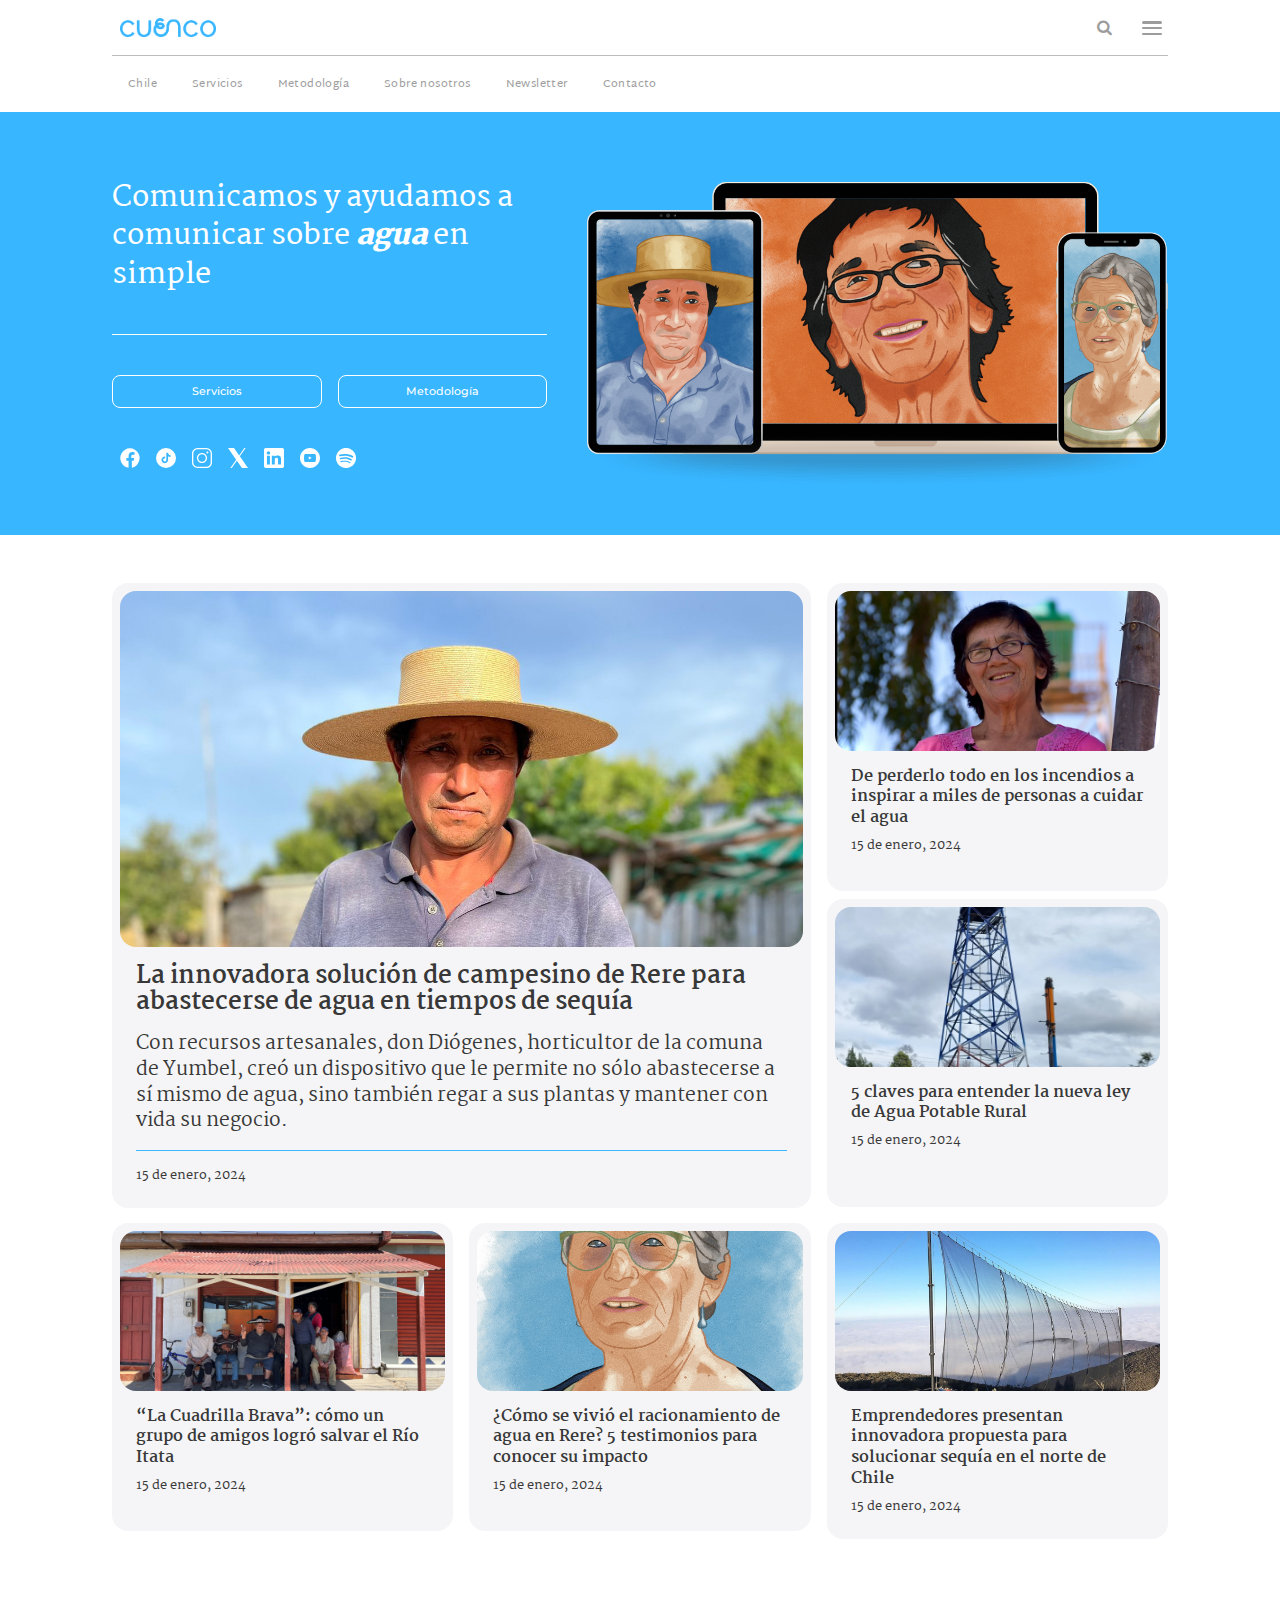
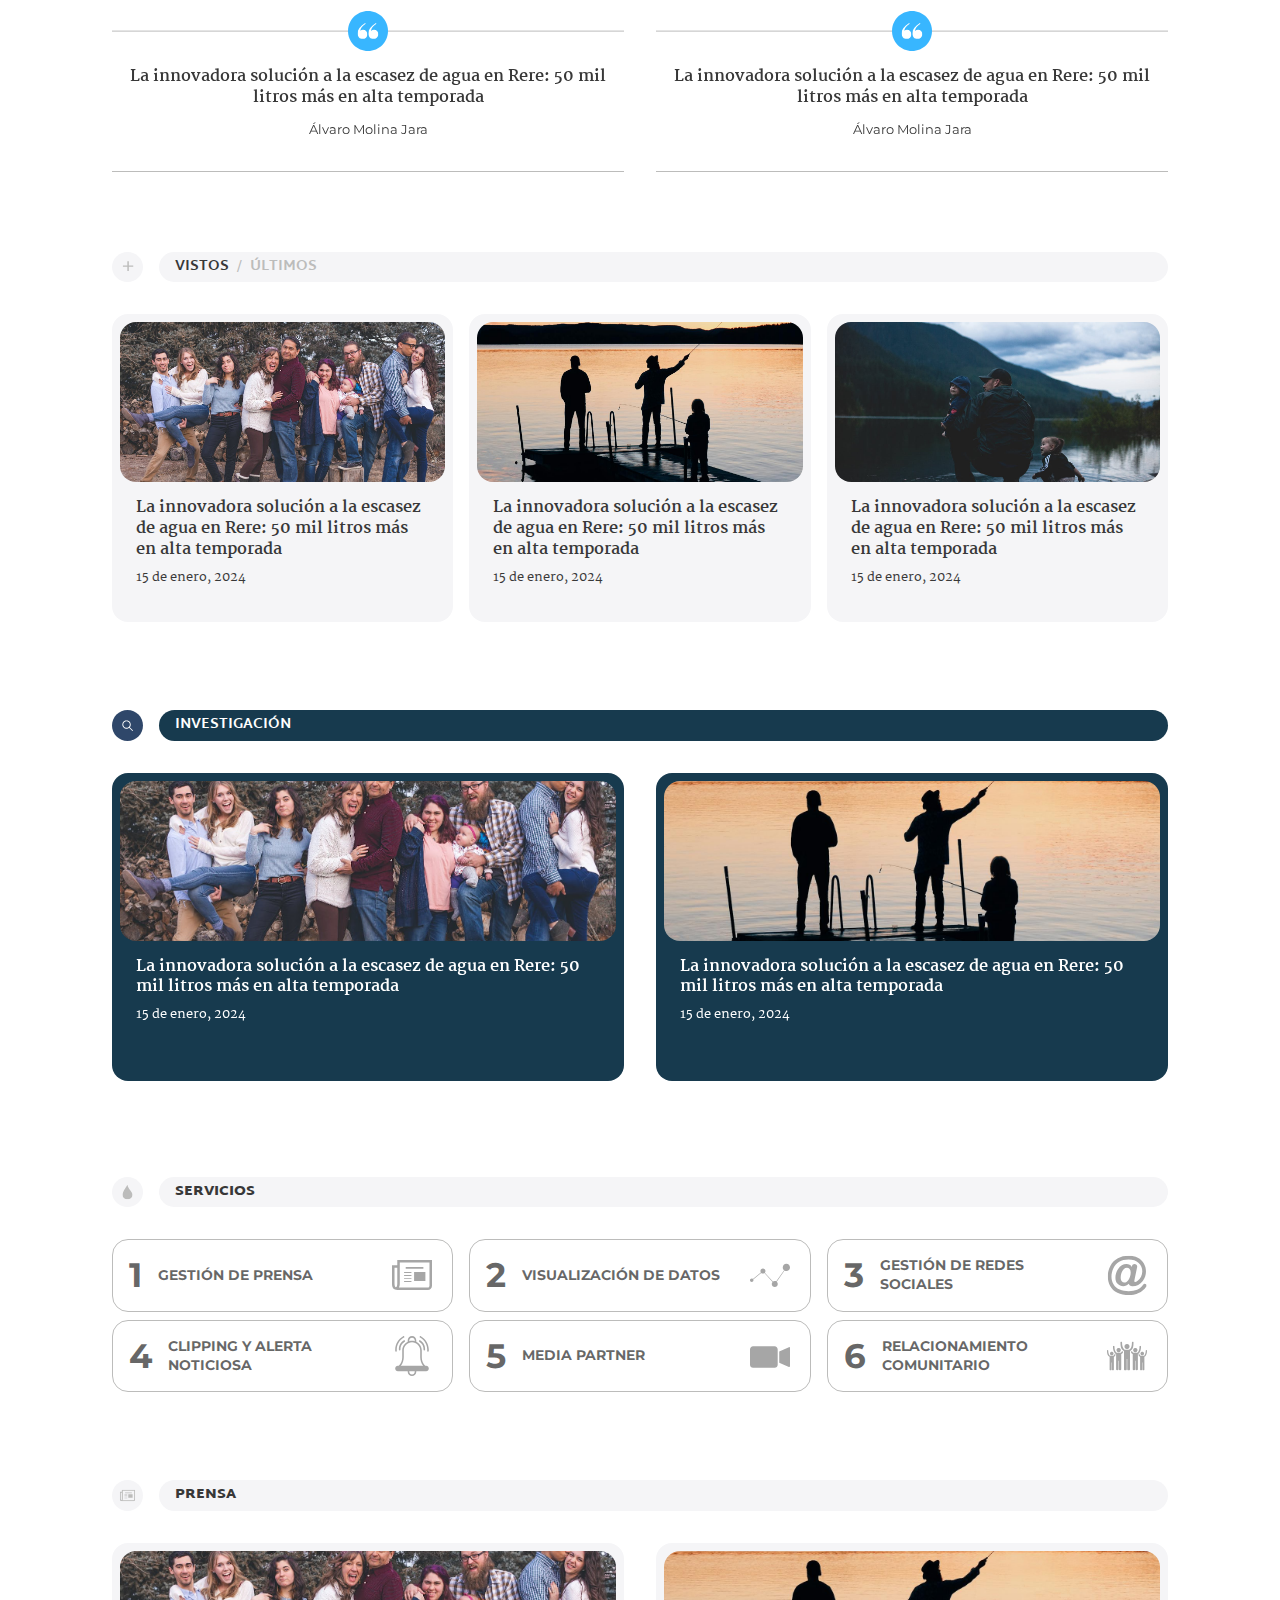
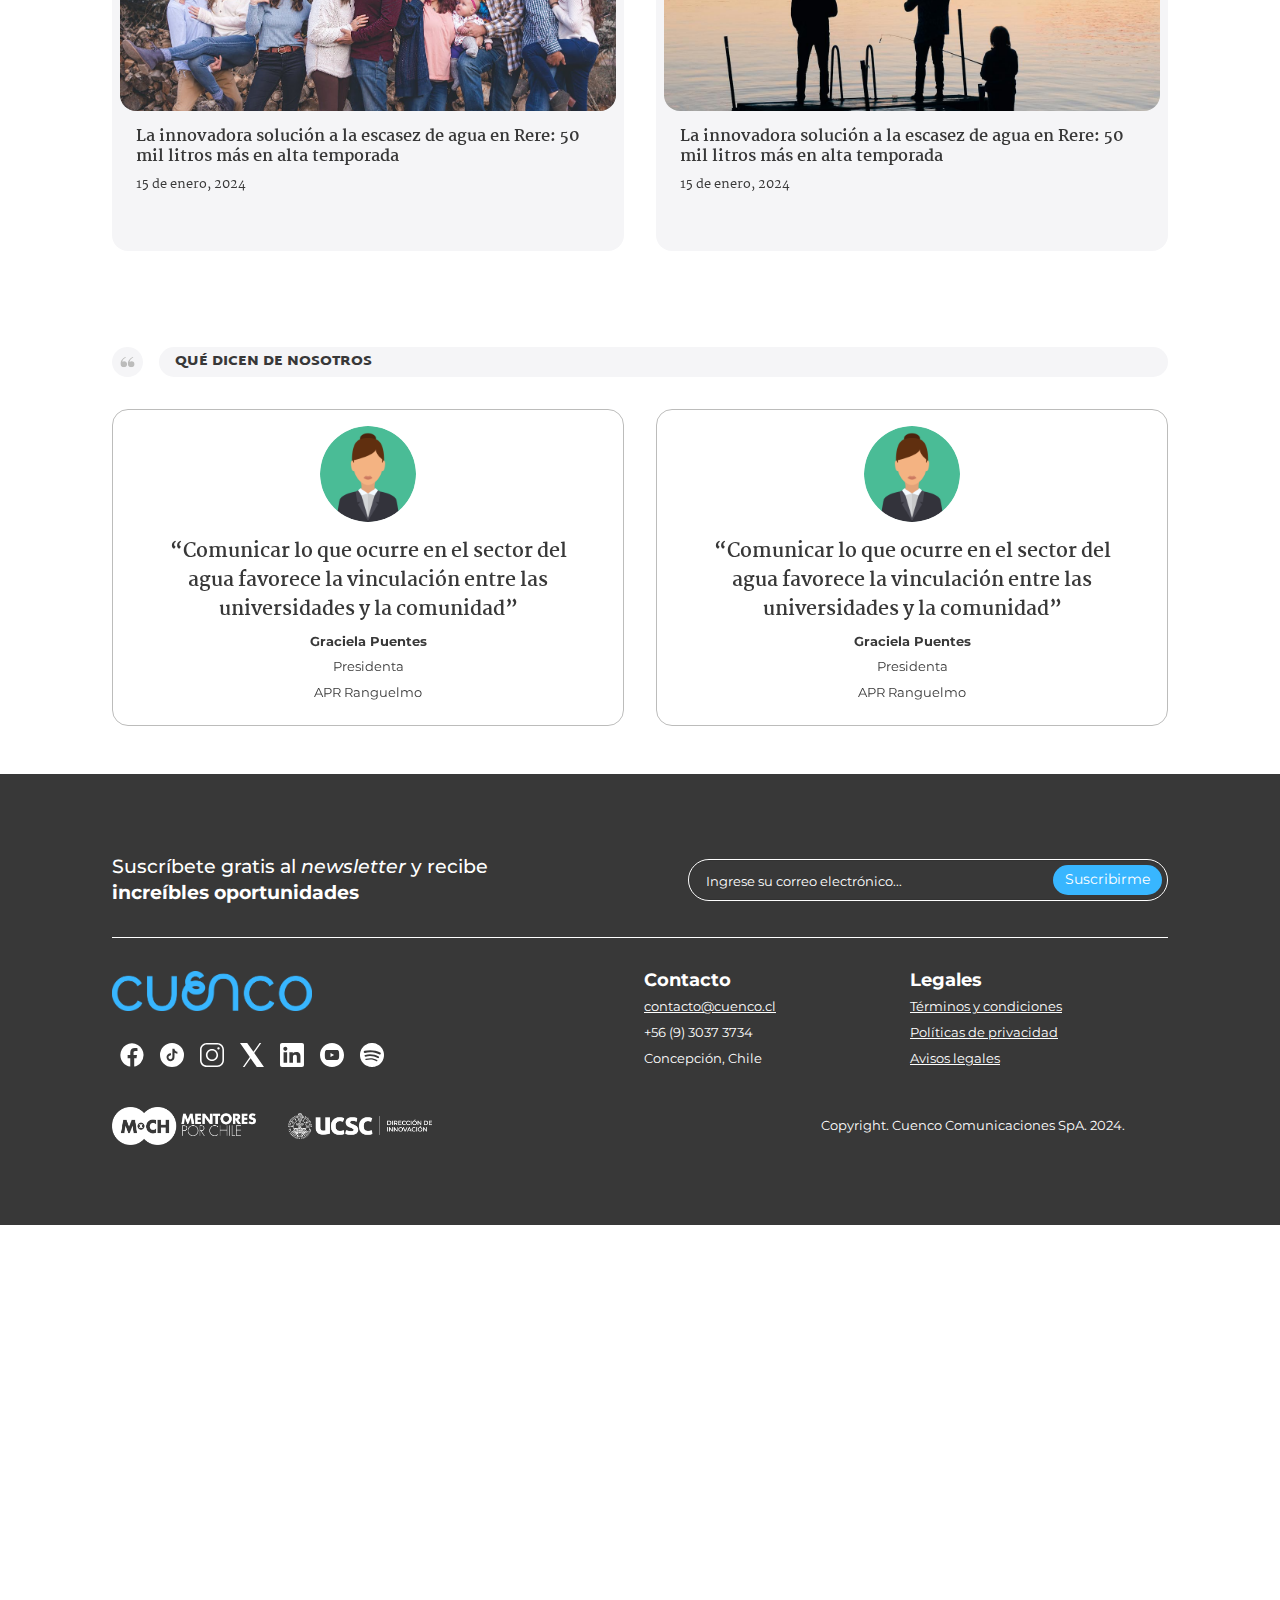
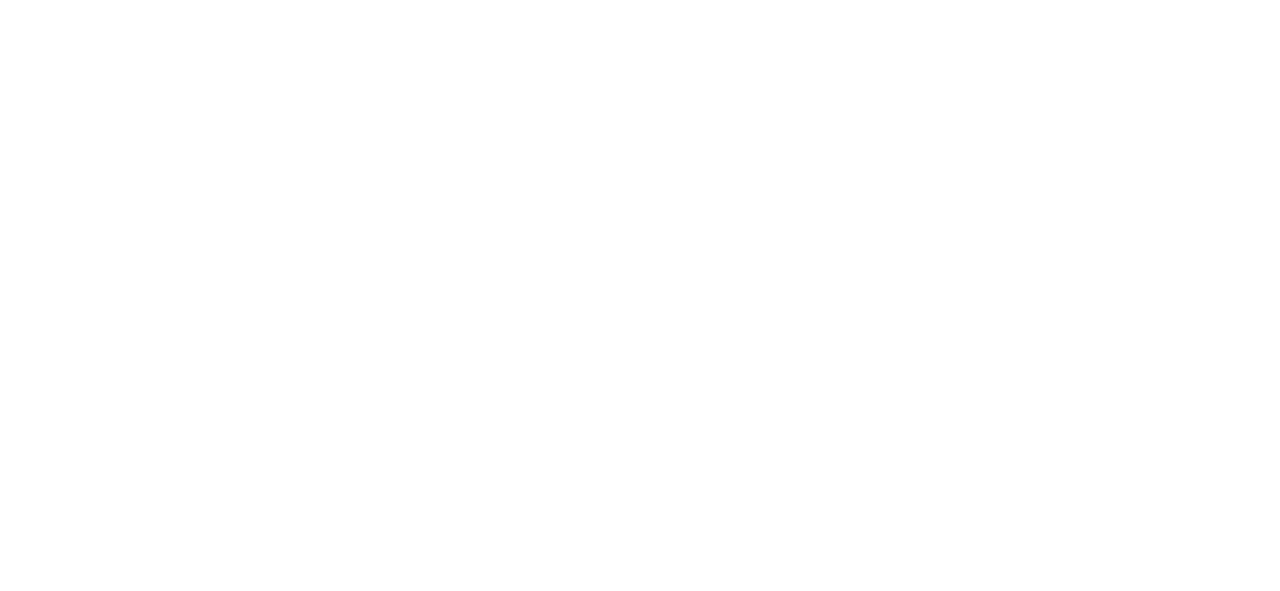
==== index.html @ 24c85e02 "fix" ====
<!DOCTYPE html>
<html lang="es">
  <head>
    <title>Periodistas</title>
    <meta charset="UTF-8">
    <link href="img/favicon.png" rel="shortcut icon">
    <meta name="viewport" content="width=device-width, initial-scale=1, maximum-scale=1">
    <link href="css/main.css?v=64686" rel="stylesheet" type="text/css">
    <script src="js/main.js?v=64686" type="text/javascript"></script>
    <!-- Meta tags facebook-->
    <meta property="og:title" content="#">
    <meta property="og:description" content="#">
    <meta property="og:image" content="#">
    <!-- Meta tags twitter cards-->
    <meta name="twitter:card" content="summary_large_image">
    <meta name="twitter:title" content="#">
    <meta name="twitter:description" content="#">
    <meta name="twitter:image" content="#"><link rel="preconnect" href="https://fonts.googleapis.com">
    <link rel="preconnect" href="https://fonts.gstatic.com" crossorigin>
    <link href="https://fonts.googleapis.com/css2?family=Martel+Sans:wght@200;300;400;600;700;800;900&family=Martel:wght@200;300;400;600;700;800;900&display=swap" rel="stylesheet">
    <link href="https://fonts.googleapis.com/css2?family=Montserrat:ital,wght@0,100..900;1,100..900&display=swap" rel="stylesheet">
    <link rel="stylesheet" href="https://fonts.googleapis.com/css2?family=Material+Symbols+Rounded:opsz,wght,FILL,GRAD@48,400,0,0">
  </head>
  <body>
    <header>
      <div class="header__primary">
        <div class="header__wrap">
          <div class="header__inner">
            <div class="header__logo"><a href="index.html"><img src="img/icons/logo-cuenco.png"></a></div>
            <div class="header__search">
              <form action="catalog.html" method="get"></form><span class="fa fa-search"></span>
              <input type="text" name="s" placeholder="Buscar...">
              <div class="header__search__close"> <span class="fa fa-close"></span></div>
            </div>
            <div class="header__right">
              <div class="header__item header__item--search">
                <div search-open class="header__item__symbol"><span class="fa fa-search"></span></div>
              </div>
              <div class="header__item header__item--ham">
                <div class="header__ham"><span></span><span></span><span></span></div>
              </div>
            </div>
            <div class="header__nav__mobile">
              <div class="header__nav__opacity"> </div>
              <div class="header__nav__nav"> 
                <div class="header__nav__nav__header"> 
                  <div class="header__nav__isotipo"> <img src="img/icons/logo-cuenco.png"></div>
                  <div class="header__nav__close">
                    <div></div>
                    <div></div>
                  </div>
                  <div class="header__nav__back">
                    <div></div>
                    <div></div>
                    <div></div>
                  </div>
                </div>
                <div class="header__nav__nav__body">
                  <div class="header__nav__nav__menu"> 
                    <ul>
                      <li><a href="news.html">Chile</a></li>
                      <li><a href="services.html">Servicios</a></li>
                      <li><a href="methodology.html">Metodología</a></li>
                      <li><a href="aboutus.html">Sobre nosotros</a></li>
                      <li><a data-modal-newsletter>Newsletter</a></li>
                      <li><a data-goto="footer">Contacto</a></li>
                    </ul>
                  </div>
                </div>
                <div class="header__nav__nav__footer"> 
                  <div class="header__nav__nav__footer__socials"> 
                    <div class="header__nav__nav__footer__social"> <a href="#"><img src="img/icons/icon-facebook-white.svg"></a></div>
                    <div class="header__nav__nav__footer__social"> <a href="#"><img src="img/icons/icon-tiktok-white.svg"></a></div>
                    <div class="header__nav__nav__footer__social"> <a href="#"><img src="img/icons/icon-instagram-white.svg"></a></div>
                    <div class="header__nav__nav__footer__social"> <a href="#"><img src="img/icons/icon-x-white.svg"></a></div>
                    <div class="header__nav__nav__footer__social"> <a href="#"><img src="img/icons/icon-linkedin-white.svg"></a></div>
                    <div class="header__nav__nav__footer__social"> <a href="#"><img src="img/icons/icon-youtube-white.svg"></a></div>
                    <div class="header__nav__nav__footer__social"> <a href="#"><img src="img/icons/icon-spotify-white.svg"></a></div>
                  </div>
                </div>
              </div>
            </div>
          </div>
        </div>
      </div>
      <div class="header__secondary">
        <div class="header__wrap">
          <div class="header__inner">
            <div class="header__nav">
              <div class="header__nav__bg"></div>
              <div class="header__nav__nav">
                <div class="header__nav__close">
                  <div></div>
                  <div></div>
                </div>
                <div class="header__nav__back">
                  <div></div>
                  <div></div>
                  <div></div>
                </div>
                <div class="header__menu">
                  <nav>
                    <ul>
                      <li><a href="news.html">Chile</a></li>
                      <li><a href="services.html">Servicios</a></li>
                      <li><a href="methodology.html">Metodología</a></li>
                      <li><a href="aboutus.html">Sobre nosotros</a></li>
                      <li><a data-modal-newsletter>Newsletter</a></li>
                      <li><a data-goto="footer">Contacto</a></li>
                    </ul>
                  </nav>
                </div>
              </div>
            </div>
          </div>
        </div>
      </div>
    </header>
    <div id="sections">
      <section class="section--main">
        <div class="section__wrap section__wrap--main">
          <div class="section__body">
            <div class="cols">
              <div class="section__flex">
                <div class="col-md-5">
                  <div class="section__content">
                    <h1 class="section__title">Comunicamos y ayudamos a comunicar sobre <strong>agua</strong> en simple</h1>
                    <div class="section__buttons"><a href="#" class="btn btn--transparent">Servicios</a><a href="#" class="btn btn--transparent">Metodología</a></div>
                    <div class="section__socials"> 
                      <div class="section__social"> <a href="#"><img src="img/icons/icon-facebook-white.svg"></a></div>
                      <div class="section__social"> <a href="#"><img src="img/icons/icon-tiktok-white.svg"></a></div>
                      <div class="section__social"> <a href="#"><img src="img/icons/icon-instagram-white.svg"></a></div>
                      <div class="section__social"> <a href="#"><img src="img/icons/icon-x-white.svg"></a></div>
                      <div class="section__social"> <a href="#"><img src="img/icons/icon-linkedin-white.svg"></a></div>
                      <div class="section__social"> <a href="#"><img src="img/icons/icon-youtube-white.svg"></a></div>
                      <div class="section__social"> <a href="#"><img src="img/icons/icon-spotify-white.svg"></a></div>
                    </div>
                  </div>
                </div>
                <div class="col-md-7"> 
                  <div class="section__image"> <img src="img/uploads/image-home.png"></div>
                </div>
              </div>
            </div>
          </div>
        </div>
      </section>
      <section class="section--news"> 
        <div class="section__wrap"> 
          <div class="section__body"> 
            <div class="section__news"> 
              <div class="cols cols-gutter-2"> 
                <div class="col-md-8">
                  <article class="article--new article--new--big">
                    <div class="article__bg"> 
                      <div class="bg"> <img src="img/uploads/7.jpeg"></div>
                    </div>
                    <div class="article__body"> 
                      <h3 class="article__title"><a href="single-new.html">La innovadora solución de campesino de Rere para abastecerse de agua en tiempos de sequía</a></h3>
                      <p class="article__description">Con recursos artesanales, don Diógenes, horticultor de la comuna de Yumbel, creó un dispositivo que le permite no sólo abastecerse a sí mismo de agua, sino también regar a sus plantas y mantener con vida su negocio.</p><span class="article__date">15 de enero, 2024</span>
                    </div>
                  </article>
                </div>
                <div class="col-md-4">
                  <div class="cols"> 
                    <div class="col-md-12">
                      <article class="article--new">
                        <div class="article__bg"> 
                          <div class="bg"> <img src="img/uploads/8.jpeg"></div>
                        </div>
                        <div class="article__body"> 
                          <h4 class="article__title"><a href="single-new.html">De perderlo todo en los incendios a inspirar a miles de personas a cuidar el agua</a></h4><span class="article__date">15 de enero, 2024</span>
                        </div>
                      </article>
                    </div>
                    <div class="col-md-12">
                      <article class="article--new">
                        <div class="article__bg"> 
                          <div class="bg"> <img src="img/uploads/9.jpeg"></div>
                        </div>
                        <div class="article__body"> 
                          <h4 class="article__title"><a href="single-new.html">5 claves para entender la nueva ley de Agua Potable Rural</a></h4><span class="article__date">15 de enero, 2024</span>
                        </div>
                      </article>
                    </div>
                  </div>
                </div>
                <div class="col-md-4"> 
                  <article class="article--new">
                    <div class="article__bg"> 
                      <div class="bg"> <img src="img/uploads/10.jpeg"></div>
                    </div>
                    <div class="article__body"> 
                      <h4 class="article__title"><a href="single-new.html">“La Cuadrilla Brava”: cómo un grupo de amigos logró salvar el Río Itata</a></h4><span class="article__date">15 de enero, 2024</span>
                    </div>
                  </article>
                </div>
                <div class="col-md-4"> 
                  <article class="article--new">
                    <div class="article__bg"> 
                      <div class="bg"> <img src="img/uploads/12.jpeg"></div>
                    </div>
                    <div class="article__body"> 
                      <h4 class="article__title"><a href="single-new.html">¿Cómo se vivió el racionamiento de agua en Rere? 5 testimonios para conocer su impacto</a></h4><span class="article__date">15 de enero, 2024</span>
                    </div>
                  </article>
                </div>
                <div class="col-md-4"> 
                  <article class="article--new">
                    <div class="article__bg"> 
                      <div class="bg"> <img src="img/uploads/11.jpeg"></div>
                    </div>
                    <div class="article__body"> 
                      <h4 class="article__title"><a href="single-new.html">Emprendedores presentan innovadora propuesta para solucionar sequía en el norte de Chile</a></h4><span class="article__date">15 de enero, 2024</span>
                    </div>
                  </article>
                </div>
              </div>
            </div>
          </div>
        </div>
      </section>
      <section class="section--columns">
        <div class="section__wrap section__wrap--sm">
          <div class="section__body"> 
            <div class="section__columns"> 
              <div class="section__wrapper">
                <div class="swiper-container swiper-columns">
                  <div class="swiper-wrapper">
                    <div class="swiper-slide">
                      <article class="article--column">
                        <div class="article__icon"> <img src="img/icons/icon-comillas-circle.svg"></div>
                        <div class="article__body"> 
                          <h3 class="article__title"><a href="single-new.html">La innovadora solución a la escasez de agua en Rere: 50 mil litros más en alta temporada</a></h3><a href="#" class="article__name">Álvaro Molina Jara</a>
                        </div>
                      </article>
                    </div>
                    <div class="swiper-slide">
                      <article class="article--column">
                        <div class="article__icon"> <img src="img/icons/icon-comillas-circle.svg"></div>
                        <div class="article__body"> 
                          <h3 class="article__title"><a href="single-new.html">La innovadora solución a la escasez de agua en Rere: 50 mil litros más en alta temporada</a></h3><a href="#" class="article__name">Álvaro Molina Jara</a>
                        </div>
                      </article>
                    </div>
                    <div class="swiper-slide">
                      <article class="article--column">
                        <div class="article__icon"> <img src="img/icons/icon-comillas-circle.svg"></div>
                        <div class="article__body"> 
                          <h3 class="article__title"><a href="single-new.html">La innovadora solución a la escasez de agua en Rere: 50 mil litros más en alta temporada</a></h3><a href="#" class="article__name">Álvaro Molina Jara</a>
                        </div>
                      </article>
                    </div>
                  </div>
                </div>
              </div>
              <div class="swiper-pagination"></div>
            </div>
          </div>
        </div>
      </section>
      <section class="section--news section--news--home">
        <div class="section__wrap">
          <div class="section__header">
            <div class="section__bar">
              <div class="section__icon"> <img src="img/icons/icon-circle-plus.svg"></div>
              <div class="section__bar__options">
                <div class="section__bar__option current">
                  <p>Vistos</p>
                </div><span>/</span>
                <div class="section__bar__option">
                  <p>Últimos</p>
                </div>
              </div>
            </div>
          </div>
          <div class="section__body"> 
            <div class="section__news section__news--1 current">
              <div class="cols cols-gutter-2"> 
                <div class="col-md-4"> 
                  <article class="article--new">
                    <div class="article__bg"> 
                      <div class="bg"> <img src="img/uploads/2.jpeg"></div>
                    </div>
                    <div class="article__body"> 
                      <h4 class="article__title"><a href="single-new.html">La innovadora solución a la escasez de agua en Rere: 50 mil litros más en alta temporada</a></h4><span class="article__date">15 de enero, 2024</span>
                    </div>
                  </article>
                </div>
                <div class="col-md-4"> 
                  <article class="article--new">
                    <div class="article__bg"> 
                      <div class="bg"> <img src="img/uploads/3.jpeg"></div>
                    </div>
                    <div class="article__body"> 
                      <h4 class="article__title"><a href="single-new.html">La innovadora solución a la escasez de agua en Rere: 50 mil litros más en alta temporada</a></h4><span class="article__date">15 de enero, 2024</span>
                    </div>
                  </article>
                </div>
                <div class="col-md-4"> 
                  <article class="article--new">
                    <div class="article__bg"> 
                      <div class="bg"> <img src="img/uploads/4.jpeg"></div>
                    </div>
                    <div class="article__body"> 
                      <h4 class="article__title"><a href="single-new.html">La innovadora solución a la escasez de agua en Rere: 50 mil litros más en alta temporada</a></h4><span class="article__date">15 de enero, 2024</span>
                    </div>
                  </article>
                </div>
              </div>
            </div>
            <div class="section__news section__news--2">
              <div class="cols cols-gutter-2"> 
                <div class="col-md-4"> 
                  <article class="article--new">
                    <div class="article__bg"> 
                      <div class="bg"> <img src="img/uploads/4.jpeg"></div>
                    </div>
                    <div class="article__body"> 
                      <h4 class="article__title"><a href="single-new.html">La innovadora solución a la escasez de agua en Rere: 50 mil litros más en alta temporada</a></h4><span class="article__date">15 de enero, 2024</span>
                    </div>
                  </article>
                </div>
                <div class="col-md-4"> 
                  <article class="article--new">
                    <div class="article__bg"> 
                      <div class="bg"> <img src="img/uploads/1.jpeg"></div>
                    </div>
                    <div class="article__body"> 
                      <h4 class="article__title"><a href="single-new.html">La innovadora solución a la escasez de agua en Rere: 50 mil litros más en alta temporada</a></h4><span class="article__date">15 de enero, 2024</span>
                    </div>
                  </article>
                </div>
                <div class="col-md-4"> 
                  <article class="article--new">
                    <div class="article__bg"> 
                      <div class="bg"> <img src="img/uploads/2.jpeg"></div>
                    </div>
                    <div class="article__body"> 
                      <h4 class="article__title"><a href="single-new.html">La innovadora solución a la escasez de agua en Rere: 50 mil litros más en alta temporada</a></h4><span class="article__date">15 de enero, 2024</span>
                    </div>
                  </article>
                </div>
              </div>
            </div>
          </div>
        </div>
      </section>
      <section class="section--news section--news--investigations">
        <div class="section__wrap">
          <div class="section__header">
            <div class="section__bar">
              <div class="section__icon"> <img src="img/icons/icon-circle-search.svg"></div>
              <div class="section__bar__text">
                <p>Investigación</p>
              </div>
            </div>
          </div>
          <div class="section__body"> 
            <div class="section__news"> 
              <div class="section__wrapper">
                <div class="swiper-container swiper-investigation">
                  <div class="swiper-wrapper">
                    <div class="swiper-slide">
                      <article class="article--new">
                        <div class="article__bg"> 
                          <div class="bg"> <img src="img/uploads/2.jpeg"></div>
                        </div>
                        <div class="article__body"> 
                          <h4 class="article__title"><a href="single-new.html">La innovadora solución a la escasez de agua en Rere: 50 mil litros más en alta temporada</a></h4><span class="article__date">15 de enero, 2024</span>
                        </div>
                      </article>
                    </div>
                    <div class="swiper-slide">
                      <article class="article--new">
                        <div class="article__bg"> 
                          <div class="bg"> <img src="img/uploads/3.jpeg"></div>
                        </div>
                        <div class="article__body"> 
                          <h4 class="article__title"><a href="single-new.html">La innovadora solución a la escasez de agua en Rere: 50 mil litros más en alta temporada</a></h4><span class="article__date">15 de enero, 2024</span>
                        </div>
                      </article>
                    </div>
                    <div class="swiper-slide">
                      <article class="article--new">
                        <div class="article__bg"> 
                          <div class="bg"> <img src="img/uploads/4.jpeg"></div>
                        </div>
                        <div class="article__body"> 
                          <h4 class="article__title"><a href="single-new.html">La innovadora solución a la escasez de agua en Rere: 50 mil litros más en alta temporada</a></h4><span class="article__date">15 de enero, 2024</span>
                        </div>
                      </article>
                    </div>
                    <div class="swiper-slide">
                      <article class="article--new">
                        <div class="article__bg"> 
                          <div class="bg"> <img src="img/uploads/2.jpeg"></div>
                        </div>
                        <div class="article__body"> 
                          <h4 class="article__title"><a href="single-new.html">La innovadora solución a la escasez de agua en Rere: 50 mil litros más en alta temporada</a></h4><span class="article__date">15 de enero, 2024</span>
                        </div>
                      </article>
                    </div>
                    <div class="swiper-slide">
                      <article class="article--new">
                        <div class="article__bg"> 
                          <div class="bg"> <img src="img/uploads/3.jpeg"></div>
                        </div>
                        <div class="article__body"> 
                          <h4 class="article__title"><a href="single-new.html">La innovadora solución a la escasez de agua en Rere: 50 mil litros más en alta temporada</a></h4><span class="article__date">15 de enero, 2024</span>
                        </div>
                      </article>
                    </div>
                    <div class="swiper-slide">
                      <article class="article--new">
                        <div class="article__bg"> 
                          <div class="bg"> <img src="img/uploads/4.jpeg"></div>
                        </div>
                        <div class="article__body"> 
                          <h4 class="article__title"><a href="single-new.html">La innovadora solución a la escasez de agua en Rere: 50 mil litros más en alta temporada</a></h4><span class="article__date">15 de enero, 2024</span>
                        </div>
                      </article>
                    </div>
                    <div class="swiper-slide">
                      <article class="article--new">
                        <div class="article__bg"> 
                          <div class="bg"> <img src="img/uploads/2.jpeg"></div>
                        </div>
                        <div class="article__body"> 
                          <h4 class="article__title"><a href="single-new.html">La innovadora solución a la escasez de agua en Rere: 50 mil litros más en alta temporada</a></h4><span class="article__date">15 de enero, 2024</span>
                        </div>
                      </article>
                    </div>
                    <div class="swiper-slide">
                      <article class="article--new">
                        <div class="article__bg"> 
                          <div class="bg"> <img src="img/uploads/3.jpeg"></div>
                        </div>
                        <div class="article__body"> 
                          <h4 class="article__title"><a href="single-new.html">La innovadora solución a la escasez de agua en Rere: 50 mil litros más en alta temporada</a></h4><span class="article__date">15 de enero, 2024</span>
                        </div>
                      </article>
                    </div>
                    <div class="swiper-slide">
                      <article class="article--new">
                        <div class="article__bg"> 
                          <div class="bg"> <img src="img/uploads/4.jpeg"></div>
                        </div>
                        <div class="article__body"> 
                          <h4 class="article__title"><a href="single-new.html">La innovadora solución a la escasez de agua en Rere: 50 mil litros más en alta temporada</a></h4><span class="article__date">15 de enero, 2024</span>
                        </div>
                      </article>
                    </div>
                  </div>
                </div>
              </div>
              <div class="swiper-pagination"></div>
            </div>
          </div>
        </div>
      </section>
      <section class="section--services">
        <div class="section__wrap">
          <div class="section__header">
            <div class="section__bar">
              <div class="section__icon"> <img src="img/icons/icon-circle-water.svg"></div>
              <div class="section__bar__text">
                <p><strong>Servicios</strong></p>
              </div>
            </div>
          </div>
          <div class="section__body"> 
            <div class="section__services">
              <div class="cols cols-gutter-2"> 
                <div class="col-md-4">
                  <article class="article--service">
                    <div class="article__body"> <span class="article__number">1</span>
                      <h4 class="article__title">Gestión de prensa</h4>
                      <div class="article__icon"><svg xmlns="http://www.w3.org/2000/svg" xmlns:xlink="http://www.w3.org/1999/xlink" width="1080" zoomAndPan="magnify" viewBox="0 0 810 809.999993" height="1080" preserveAspectRatio="xMidYMid meet" version="1.0"><defs><clipPath id="efd365c4d8"><path d="M 0 101.25 L 810 101.25 L 810 708.75 L 0 708.75 Z M 0 101.25 " clip-rule="nonzero"/></clipPath></defs><g clip-path="url(#efd365c4d8)"><path fill="#a6a6a6" d="M 809.980469 101.257812 L 809.980469 620.191406 C 809.980469 670.695312 773.011719 708.742188 726.8125 708.742188 L 110.042969 708.742188 C 33.753906 708.742188 0 676.066406 0 579.363281 L 0 206.570312 L 106.820312 206.570312 L 106.820312 101.269531 L 809.957031 101.269531 Z M 106.84375 257.511719 L 50.96875 257.511719 L 50.96875 579.351562 C 50.96875 628.78125 62.789062 652.417969 77.832031 652.417969 C 96.097656 652.417969 106.84375 628.78125 106.84375 579.351562 Z M 759.046875 152.207031 L 157.777344 152.207031 L 157.777344 579.339844 C 157.777344 613.722656 151.332031 638.4375 141.660156 657.78125 L 726.828125 657.78125 C 746.167969 657.78125 759.0625 635.214844 759.0625 620.171875 Z M 393.71875 363.429688 L 244.601562 363.429688 L 244.601562 344.089844 L 393.71875 344.089844 Z M 393.71875 426.824219 L 244.601562 426.824219 L 244.601562 407.484375 L 393.71875 407.484375 Z M 393.71875 488.070312 L 244.601562 488.070312 L 244.601562 468.730469 L 393.71875 468.730469 Z M 393.71875 547.164062 L 244.601562 547.164062 L 244.601562 527.824219 L 393.71875 527.824219 Z M 277.679688 244.164062 L 635.480469 244.164062 L 635.480469 279.992188 L 277.679688 279.992188 Z M 447.445312 344.085938 L 676.308594 344.085938 L 676.308594 526.832031 L 447.445312 526.832031 Z M 447.445312 344.085938 " fill-opacity="1" fill-rule="nonzero"/></g></svg>
                      </div>
                    </div>
                  </article>
                </div>
                <div class="col-md-4">
                  <article class="article--service">
                    <div class="article__body"> <span class="article__number">2</span>
                      <h4 class="article__title">Visualización de datos</h4>
                      <div class="article__icon"> <svg xmlns="http://www.w3.org/2000/svg" xmlns:xlink="http://www.w3.org/1999/xlink" width="1080" zoomAndPan="magnify" viewBox="0 0 810 809.999993" height="1080" preserveAspectRatio="xMidYMid meet" version="1.0"><path fill="#a6a6a6" d="M 736.570312 178.972656 C 695.898438 178.972656 663.136719 211.734375 663.136719 252.40625 C 663.136719 275 673.304688 295.335938 690.25 308.890625 L 532.09375 533.703125 C 523.054688 528.054688 512.886719 525.792969 501.589844 525.792969 C 488.035156 525.792969 474.476562 530.3125 464.308594 538.222656 L 300.503906 359.726562 C 308.410156 350.691406 312.929688 339.394531 312.929688 325.835938 C 312.929688 297.59375 290.335938 275 262.09375 275 C 233.847656 275 211.253906 297.59375 211.253906 325.835938 C 211.253906 336.003906 214.644531 346.171875 219.164062 354.078125 L 58.746094 486.253906 C 51.964844 480.605469 44.058594 477.21875 35.019531 477.21875 C 15.816406 477.21875 0 493.03125 0 512.238281 C 0 531.441406 15.816406 547.257812 35.019531 547.257812 C 54.226562 547.257812 70.042969 531.441406 70.042969 512.238281 C 70.042969 505.460938 67.78125 499.8125 65.523438 494.164062 L 225.941406 361.988281 C 234.980469 371.023438 247.40625 376.671875 260.960938 376.671875 C 272.257812 376.671875 282.425781 373.285156 291.464844 366.503906 L 456.402344 546.128906 C 446.234375 557.425781 440.585938 570.984375 440.585938 586.796875 C 440.585938 620.691406 467.699219 647.804688 501.589844 647.804688 C 535.480469 647.804688 562.59375 620.691406 562.59375 586.796875 C 562.59375 567.59375 554.6875 551.777344 541.128906 540.480469 L 699.289062 315.667969 C 710.585938 322.445312 723.011719 325.835938 736.570312 325.835938 C 777.238281 325.835938 810 293.074219 810 252.40625 C 810 211.734375 777.238281 178.972656 736.570312 178.972656 Z M 736.570312 178.972656 " fill-opacity="1" fill-rule="nonzero"/></svg>
                      </div>
                    </div>
                  </article>
                </div>
                <div class="col-md-4">
                  <article class="article--service">
                    <div class="article__body"> <span class="article__number">3</span>
                      <h4 class="article__title">Gestión de redes sociales</h4>
                      <div class="article__icon"> <svg xmlns="http://www.w3.org/2000/svg" xmlns:xlink="http://www.w3.org/1999/xlink" width="1080" zoomAndPan="magnify" viewBox="0 0 810 809.999993" height="1080" preserveAspectRatio="xMidYMid meet" version="1.0"><defs><clipPath id="15f44634d1"><path d="M 15.40625 16 L 802 16 L 802 809.8125 L 15.40625 809.8125 Z M 15.40625 16 " clip-rule="nonzero"/></clipPath></defs><g clip-path="url(#15f44634d1)"><path fill="#a6a6a6" d="M 463.851562 445.160156 C 453.269531 477.332031 440.675781 501.804688 426.117188 518.5625 C 415.941406 530.398438 405.621094 539.046875 395.1875 544.539062 C 381.425781 552.257812 366.722656 556.09375 351.050781 556.09375 C 330.164062 556.09375 312.628906 547.859375 298.480469 531.339844 C 284.320312 514.84375 277.226562 489.148438 277.226562 454.21875 C 277.226562 428.125 282.320312 398.148438 292.503906 364.335938 C 302.652344 330.507812 317.789062 304.457031 337.863281 286.167969 C 357.925781 267.886719 379.773438 258.75 403.445312 258.75 C 425.421875 258.75 443.648438 267.066406 458.082031 283.691406 C 472.511719 300.328125 479.734375 324.175781 479.734375 355.253906 C 479.734375 383.023438 474.4375 413 463.851562 445.160156 Z M 761.976562 584.644531 C 747.609375 584.644531 737.792969 593.585938 730.753906 604.976562 L 730.679688 604.925781 C 701.816406 641.484375 669.871094 683.277344 608.816406 706.019531 C 561.304688 723.695312 505.019531 733.433594 439.3125 733.433594 C 371.113281 733.433594 310.566406 722.503906 257.640625 700.636719 C 204.714844 678.789062 163.613281 644.078125 134.328125 596.515625 C 105.035156 548.9375 90.40625 496.164062 90.40625 438.136719 C 90.40625 378.484375 103.53125 321.09375 129.789062 265.960938 C 156.046875 210.839844 195.09375 168.078125 246.914062 137.6875 C 298.75 107.324219 361.902344 92.136719 436.417969 92.136719 C 524.109375 92.136719 592.449219 114.890625 641.386719 160.367188 C 690.316406 205.878906 714.800781 262.460938 714.800781 330.097656 C 714.800781 367.761719 706.140625 404.179688 688.824219 439.390625 C 671.503906 474.574219 648.824219 502.617188 620.792969 523.511719 C 599.867188 539.457031 582.820312 547.4375 569.640625 547.4375 C 565.230469 547.4375 561.445312 545.726562 558.28125 542.28125 C 555.132812 538.84375 553.554688 533.695312 553.554688 526.808594 C 553.554688 521.320312 555.46875 509.222656 559.308594 490.519531 L 609.769531 247.304688 C 610.148438 245.800781 610.460938 244.265625 610.71875 242.710938 L 610.902344 241.824219 L 610.847656 241.824219 C 611.21875 239.316406 611.476562 236.773438 611.476562 234.160156 C 611.476562 204.722656 587.597656 180.863281 558.160156 180.863281 C 531.914062 180.863281 510.152344 199.847656 505.730469 224.808594 L 502.402344 240.601562 C 479.019531 203.21875 442.882812 184.519531 393.957031 184.519531 C 325.203125 184.519531 268.839844 216.960938 224.851562 281.84375 C 188.5625 335.191406 170.421875 394.148438 170.421875 458.761719 C 170.421875 511.003906 185.472656 552.863281 215.566406 584.339844 C 245.671875 615.84375 283.550781 631.570312 329.191406 631.570312 C 371.546875 631.570312 408.925781 615.886719 441.367188 584.558594 C 445.214844 599.972656 452.925781 611.625 464.46875 619.605469 C 476.015625 627.582031 493.179688 631.570312 516.011719 631.570312 C 600.710938 631.570312 670.109375 595.832031 724.289062 524.324219 C 767.433594 467.710938 789.03125 404.320312 789.03125 334.207031 C 789.03125 275.378906 774.804688 221.144531 746.363281 171.523438 C 717.902344 121.886719 676.714844 83.605469 622.835938 56.679688 C 568.949219 29.71875 507.351562 16.25 438.070312 16.25 C 356.410156 16.25 283.832031 32.949219 220.324219 66.34375 C 156.8125 99.765625 106.761719 149.808594 70.203125 216.472656 C 33.632812 283.148438 15.351562 355.101562 15.351562 432.382812 C 15.351562 502.757812 31.425781 567.84375 63.597656 627.648438 C 95.78125 687.4375 144.847656 732.679688 210.832031 763.324219 C 276.816406 793.980469 355.179688 809.320312 445.910156 809.320312 C 512.996094 809.320312 566.875 799.691406 610.101562 784.175781 L 610.070312 784.1875 C 610.070312 784.1875 724.765625 748.808594 788.871094 649.949219 C 788.871094 649.949219 801.941406 633.105469 801.941406 621.191406 C 801.941406 599.140625 784.058594 584.644531 761.976562 584.644531 " fill-opacity="1" fill-rule="nonzero"/></g></svg>
                      </div>
                    </div>
                  </article>
                </div>
                <div class="col-md-4">
                  <article class="article--service">
                    <div class="article__body"> <span class="article__number">4</span>
                      <h4 class="article__title">Clipping y alerta noticiosa</h4>
                      <div class="article__icon"> <svg xmlns="http://www.w3.org/2000/svg" xmlns:xlink="http://www.w3.org/1999/xlink" width="1080" zoomAndPan="magnify" viewBox="0 0 810 809.999993" height="1080" preserveAspectRatio="xMidYMid meet" version="1.0"><path fill="#a6a6a6" d="M 690.253906 604.097656 L 673.175781 604.097656 C 627.960938 556.585938 603.140625 494.570312 603.140625 428.742188 L 603.140625 295.238281 C 603.140625 217.3125 557.878906 149.765625 492.269531 117.480469 L 492.269531 89.332031 C 492.269531 41.296875 453.191406 2.21875 405.15625 2.21875 C 357.121094 2.21875 318.042969 41.296875 318.042969 89.332031 L 318.042969 117.480469 C 252.433594 149.765625 207.167969 217.3125 207.167969 295.238281 L 207.167969 428.742188 C 207.167969 494.570312 182.351562 556.582031 137.136719 604.097656 L 120.054688 604.097656 C 89.488281 604.097656 64.621094 628.964844 64.621094 659.53125 C 64.621094 690.101562 89.488281 714.96875 120.054688 714.96875 L 318.042969 714.96875 L 318.042969 722.886719 C 318.042969 770.921875 357.121094 810 405.15625 810 C 453.191406 810 492.269531 770.921875 492.269531 722.886719 L 492.269531 714.96875 L 690.253906 714.96875 C 720.824219 714.96875 745.691406 690.101562 745.691406 659.53125 C 745.691406 628.964844 720.824219 604.097656 690.253906 604.097656 Z M 349.71875 89.332031 C 349.71875 58.765625 374.585938 33.898438 405.15625 33.898438 C 435.722656 33.898438 460.589844 58.765625 460.589844 89.332031 L 460.589844 105.164062 C 424.488281 94.613281 385.847656 94.609375 349.71875 105.164062 Z M 238.847656 428.742188 L 238.847656 295.238281 C 238.847656 203.535156 313.453125 128.929688 405.15625 128.929688 C 496.859375 128.929688 571.464844 203.535156 571.464844 295.238281 L 571.464844 428.742188 C 571.464844 493.058594 592.535156 554.140625 631.410156 604.097656 L 178.898438 604.097656 C 217.773438 554.140625 238.847656 493.058594 238.847656 428.742188 Z M 460.589844 722.886719 C 460.589844 753.457031 435.722656 778.324219 405.15625 778.324219 C 374.585938 778.324219 349.71875 753.457031 349.71875 722.886719 L 349.71875 714.96875 L 460.589844 714.96875 Z M 460.589844 722.886719 " fill-opacity="1" fill-rule="nonzero"/><path fill="#a6a6a6" d="M 552.257812 115.804688 C 609.789062 147.585938 643.640625 210.871094 638.496094 277.023438 C 637.816406 285.746094 644.339844 293.363281 653.058594 294.042969 C 661.808594 294.722656 669.402344 288.175781 670.078125 279.480469 C 676.183594 200.976562 635.945312 125.847656 567.574219 88.074219 C 559.917969 83.847656 550.277344 86.621094 546.050781 94.28125 C 541.824219 101.9375 544.601562 111.574219 552.257812 115.804688 Z M 552.257812 115.804688 " fill-opacity="1" fill-rule="nonzero"/><path fill="#a6a6a6" d="M 568.28125 31.921875 C 664.65625 85.164062 721.363281 191.148438 712.75 301.929688 C 712.070312 310.652344 718.59375 318.269531 727.3125 318.949219 C 735.992188 319.625 743.652344 313.148438 744.332031 304.386719 C 753.90625 181.257812 690.8125 63.421875 583.601562 4.195312 C 575.941406 -0.0351562 566.304688 2.742188 562.078125 10.398438 C 557.847656 18.054688 560.625 27.691406 568.28125 31.921875 Z M 568.28125 31.921875 " fill-opacity="1" fill-rule="nonzero"/><path fill="#a6a6a6" d="M 139.839844 279.480469 C 140.484375 287.78125 147.421875 294.089844 155.617188 294.089844 C 164.902344 294.089844 172.136719 286.195312 171.421875 277.023438 C 166.28125 210.867188 200.132812 147.585938 257.660156 115.804688 C 265.320312 111.574219 268.097656 101.9375 263.867188 94.28125 C 259.640625 86.625 249.996094 83.847656 242.347656 88.078125 C 173.976562 125.84375 133.742188 200.976562 139.839844 279.480469 Z M 139.839844 279.480469 " fill-opacity="1" fill-rule="nonzero"/><path fill="#a6a6a6" d="M 82.609375 318.949219 C 91.328125 318.269531 97.847656 310.652344 97.167969 301.929688 C 88.558594 191.148438 145.261719 85.164062 241.640625 31.921875 C 249.296875 27.691406 252.074219 18.054688 247.84375 10.398438 C 243.613281 2.738281 233.976562 -0.0351562 226.320312 4.195312 C 119.105469 63.421875 56.015625 181.253906 65.589844 304.386719 C 66.269531 313.117188 73.894531 319.625 82.609375 318.949219 Z M 82.609375 318.949219 " fill-opacity="1" fill-rule="nonzero"/></svg>
                      </div>
                    </div>
                  </article>
                </div>
                <div class="col-md-4">
                  <article class="article--service">
                    <div class="article__body"> <span class="article__number">5</span>
                      <h4 class="article__title">Media partner</h4>
                      <div class="article__icon"> <svg xmlns="http://www.w3.org/2000/svg" xmlns:xlink="http://www.w3.org/1999/xlink" width="1080" zoomAndPan="magnify" viewBox="0 0 810 809.999993" height="1080" preserveAspectRatio="xMidYMid meet" version="1.0"><path fill="#a6a6a6" d="M 788.257812 628.027344 L 591.921875 541.707031 L 591.921875 311.945312 L 788.257812 225.625 C 798.640625 221.242188 810 228.707031 810 239.902344 L 810 613.75 C 810 624.945312 798.640625 632.410156 788.257812 628.027344 Z M 560.769531 271.21875 L 560.769531 582.433594 C 560.769531 616.996094 533.023438 644.902344 498.460938 644.902344 L 62.308594 644.902344 C 27.910156 644.902344 0 616.996094 0 582.433594 L 0 271.21875 C 0 236.660156 27.746094 208.75 62.308594 208.75 L 498.460938 208.75 C 532.859375 208.75 560.769531 236.660156 560.769531 271.21875 Z M 560.769531 271.21875 " fill-opacity="1" fill-rule="evenodd"/></svg>
                      </div>
                    </div>
                  </article>
                </div>
                <div class="col-md-4">
                  <article class="article--service">
                    <div class="article__body"> <span class="article__number">6</span>
                      <h4 class="article__title">Relacionamiento comunitario</h4>
                      <div class="article__icon"> <svg xmlns="http://www.w3.org/2000/svg" xmlns:xlink="http://www.w3.org/1999/xlink" width="1080" zoomAndPan="magnify" viewBox="0 0 810 809.999993" height="1080" preserveAspectRatio="xMidYMid meet" version="1.0"><defs><clipPath id="92925ef9df"><path d="M 0 283 L 176 283 L 176 698.867188 L 0 698.867188 Z M 0 283 " clip-rule="nonzero"/></clipPath><clipPath id="c9cf3d2aeb"><path d="M 120 198 L 326 198 L 326 698.867188 L 120 698.867188 Z M 120 198 " clip-rule="nonzero"/></clipPath><clipPath id="3729eda987"><path d="M 634 283 L 810 283 L 810 698.867188 L 634 698.867188 Z M 634 283 " clip-rule="nonzero"/></clipPath><clipPath id="bafea45b43"><path d="M 484 198 L 690 198 L 690 698.867188 L 484 698.867188 Z M 484 198 " clip-rule="nonzero"/></clipPath><clipPath id="0f0e20a210"><path d="M 268 111 L 541 111 L 541 698.867188 L 268 698.867188 Z M 268 111 " clip-rule="nonzero"/></clipPath></defs><g clip-path="url(#92925ef9df)"><path fill="#a6a6a6" d="M 52.957031 422.355469 L 52.957031 679.398438 C 52.957031 690.324219 61.8125 699.171875 72.726562 699.171875 C 83.644531 699.171875 92.5 690.324219 92.5 679.398438 L 92.5 535.039062 L 99.910156 535.039062 L 99.910156 679.398438 C 99.910156 690.324219 108.765625 699.171875 119.683594 699.171875 C 130.601562 699.171875 139.453125 690.324219 139.453125 679.398438 L 139.453125 422.355469 C 145.816406 419.035156 154.523438 413.121094 163.0625 402.898438 C 167.375 397.753906 171.5625 391.519531 175.378906 384.128906 L 175.378906 371.171875 C 170.457031 368.191406 164.648438 364.015625 158.605469 358.355469 C 154.222656 371.210938 148.664062 380.1875 143.425781 386.496094 C 137.894531 393.109375 132.566406 396.894531 128.804688 399.027344 C 127.144531 399.972656 125.804688 400.574219 124.886719 400.945312 L 67.53125 400.945312 C 64.15625 399.578125 54.957031 395.058594 45.929688 382.550781 C 35.886719 368.558594 25.621094 344.058594 25.589844 300.695312 C 25.585938 299.277344 25.597656 297.863281 25.621094 296.453125 C 25.746094 289.390625 20.121094 283.5625 13.054688 283.4375 C 5.988281 283.308594 0.164062 288.941406 0.0390625 296.003906 C 0.0078125 297.609375 0 299.171875 0 300.695312 C -0.0546875 352.8125 13.945312 384.515625 29.347656 402.898438 C 37.886719 413.121094 46.59375 419.039062 52.957031 422.355469 Z M 52.957031 422.355469 " fill-opacity="1" fill-rule="nonzero"/></g><path fill="#a6a6a6" d="M 132.191406 355.851562 C 132.191406 357.03125 132.132812 358.207031 132.015625 359.378906 C 131.902344 360.554688 131.730469 361.71875 131.5 362.871094 C 131.269531 364.027344 130.984375 365.171875 130.640625 366.296875 C 130.296875 367.425781 129.902344 368.535156 129.449219 369.621094 C 129 370.710938 128.496094 371.777344 127.941406 372.816406 C 127.386719 373.855469 126.78125 374.863281 126.125 375.84375 C 125.472656 376.824219 124.769531 377.769531 124.023438 378.679688 C 123.273438 379.589844 122.484375 380.464844 121.652344 381.296875 C 120.816406 382.128906 119.945312 382.921875 119.035156 383.667969 C 118.125 384.414062 117.179688 385.117188 116.199219 385.769531 C 115.21875 386.425781 114.210938 387.03125 113.167969 387.585938 C 112.128906 388.140625 111.066406 388.644531 109.976562 389.097656 C 108.890625 389.546875 107.78125 389.945312 106.652344 390.285156 C 105.523438 390.628906 104.382812 390.914062 103.226562 391.144531 C 102.070312 391.375 100.90625 391.546875 99.734375 391.664062 C 98.5625 391.777344 97.386719 391.835938 96.207031 391.835938 C 95.03125 391.835938 93.855469 391.777344 92.679688 391.664062 C 91.507812 391.546875 90.34375 391.375 89.1875 391.144531 C 88.03125 390.914062 86.890625 390.628906 85.761719 390.285156 C 84.636719 389.945312 83.527344 389.546875 82.4375 389.097656 C 81.347656 388.644531 80.285156 388.140625 79.246094 387.585938 C 78.207031 387.03125 77.195312 386.425781 76.21875 385.769531 C 75.238281 385.117188 74.292969 384.414062 73.382812 383.667969 C 72.46875 382.921875 71.597656 382.128906 70.765625 381.296875 C 69.929688 380.464844 69.140625 379.589844 68.394531 378.679688 C 67.644531 377.769531 66.945312 376.824219 66.289062 375.84375 C 65.636719 374.863281 65.03125 373.855469 64.472656 372.816406 C 63.917969 371.777344 63.414062 370.710938 62.964844 369.621094 C 62.515625 368.535156 62.117188 367.425781 61.773438 366.296875 C 61.433594 365.171875 61.148438 364.027344 60.917969 362.871094 C 60.6875 361.71875 60.515625 360.554688 60.398438 359.378906 C 60.285156 358.207031 60.226562 357.03125 60.226562 355.851562 C 60.226562 354.675781 60.285156 353.5 60.398438 352.328125 C 60.515625 351.152344 60.6875 349.988281 60.917969 348.832031 C 61.148438 347.675781 61.433594 346.535156 61.773438 345.40625 C 62.117188 344.28125 62.515625 343.171875 62.964844 342.082031 C 63.414062 340.996094 63.917969 339.929688 64.472656 338.890625 C 65.03125 337.851562 65.636719 336.84375 66.289062 335.863281 C 66.945312 334.882812 67.644531 333.9375 68.394531 333.027344 C 69.140625 332.117188 69.929688 331.242188 70.765625 330.410156 C 71.597656 329.578125 72.46875 328.785156 73.382812 328.039062 C 74.292969 327.292969 75.238281 326.589844 76.21875 325.933594 C 77.195312 325.28125 78.207031 324.675781 79.246094 324.121094 C 80.285156 323.5625 81.347656 323.0625 82.4375 322.609375 C 83.527344 322.160156 84.636719 321.761719 85.761719 321.421875 C 86.890625 321.078125 88.03125 320.792969 89.1875 320.5625 C 90.34375 320.332031 91.507812 320.160156 92.679688 320.042969 C 93.855469 319.929688 95.03125 319.871094 96.207031 319.871094 C 97.386719 319.871094 98.5625 319.929688 99.734375 320.042969 C 100.90625 320.160156 102.070312 320.332031 103.226562 320.5625 C 104.382812 320.792969 105.523438 321.078125 106.652344 321.421875 C 107.78125 321.761719 108.890625 322.160156 109.976562 322.609375 C 111.066406 323.0625 112.128906 323.5625 113.167969 324.121094 C 114.210938 324.675781 115.21875 325.28125 116.199219 325.933594 C 117.179688 326.589844 118.125 327.289062 119.035156 328.039062 C 119.945312 328.785156 120.816406 329.578125 121.652344 330.410156 C 122.484375 331.242188 123.273438 332.117188 124.023438 333.027344 C 124.769531 333.9375 125.472656 334.882812 126.125 335.863281 C 126.78125 336.84375 127.386719 337.851562 127.941406 338.890625 C 128.496094 339.929688 129 340.996094 129.449219 342.082031 C 129.902344 343.171875 130.296875 344.28125 130.640625 345.40625 C 130.984375 346.535156 131.269531 347.675781 131.5 348.832031 C 131.730469 349.988281 131.902344 351.152344 132.015625 352.328125 C 132.132812 353.5 132.191406 354.675781 132.191406 355.851562 Z M 132.191406 355.851562 " fill-opacity="1" fill-rule="nonzero"/><g clip-path="url(#c9cf3d2aeb)"><path fill="#a6a6a6" d="M 184.417969 365.898438 L 184.417969 675.367188 C 184.417969 688.519531 195.078125 699.167969 208.21875 699.167969 C 221.367188 699.167969 232.027344 688.519531 232.027344 675.367188 L 232.027344 501.5625 L 240.949219 501.5625 L 240.949219 675.367188 C 240.949219 688.519531 251.609375 699.167969 264.753906 699.167969 C 277.902344 699.167969 288.558594 688.519531 288.558594 675.367188 L 288.558594 365.898438 C 296.222656 361.898438 306.699219 354.78125 316.980469 342.472656 C 319.96875 338.90625 322.910156 334.921875 325.746094 330.488281 L 325.746094 317.824219 C 319.832031 313.949219 313.140625 308.777344 306.28125 302.074219 C 302.171875 310.777344 297.664062 317.511719 293.332031 322.722656 C 286.675781 330.683594 280.273438 335.242188 275.738281 337.8125 C 273.734375 338.949219 272.128906 339.671875 271.019531 340.121094 L 201.960938 340.121094 C 197.902344 338.472656 186.828125 333.035156 175.953125 317.976562 C 163.863281 301.128906 151.507812 271.628906 151.46875 219.425781 C 151.464844 217.71875 151.480469 216.015625 151.507812 214.320312 C 151.65625 205.8125 144.882812 198.796875 136.382812 198.648438 C 127.871094 198.496094 120.859375 205.273438 120.714844 213.78125 C 120.671875 215.707031 120.667969 217.589844 120.667969 219.429688 C 120.597656 282.171875 137.453125 320.34375 155.996094 342.472656 C 166.273438 354.78125 176.757812 361.902344 184.417969 365.898438 Z M 184.417969 365.898438 " fill-opacity="1" fill-rule="nonzero"/></g><path fill="#a6a6a6" d="M 279.8125 285.832031 C 279.8125 287.25 279.742188 288.664062 279.601562 290.078125 C 279.464844 291.488281 279.257812 292.890625 278.980469 294.28125 C 278.703125 295.671875 278.359375 297.046875 277.945312 298.40625 C 277.535156 299.761719 277.058594 301.097656 276.515625 302.410156 C 275.972656 303.71875 275.363281 305 274.695312 306.25 C 274.027344 307.503906 273.300781 308.71875 272.511719 309.898438 C 271.722656 311.078125 270.878906 312.214844 269.976562 313.3125 C 269.078125 314.410156 268.125 315.460938 267.125 316.460938 C 266.121094 317.464844 265.070312 318.417969 263.972656 319.316406 C 262.875 320.21875 261.738281 321.0625 260.558594 321.851562 C 259.378906 322.636719 258.164062 323.367188 256.914062 324.035156 C 255.660156 324.703125 254.378906 325.308594 253.070312 325.851562 C 251.757812 326.394531 250.425781 326.875 249.066406 327.285156 C 247.707031 327.699219 246.335938 328.042969 244.941406 328.320312 C 243.550781 328.59375 242.148438 328.804688 240.738281 328.941406 C 239.324219 329.082031 237.910156 329.152344 236.492188 329.152344 C 235.074219 329.152344 233.65625 329.082031 232.246094 328.941406 C 230.832031 328.804688 229.429688 328.59375 228.039062 328.320312 C 226.648438 328.042969 225.273438 327.695312 223.914062 327.285156 C 222.558594 326.875 221.222656 326.394531 219.914062 325.851562 C 218.601562 325.308594 217.320312 324.703125 216.070312 324.035156 C 214.820312 323.367188 213.601562 322.636719 212.421875 321.851562 C 211.242188 321.0625 210.105469 320.21875 209.007812 319.316406 C 207.910156 318.417969 206.863281 317.464844 205.859375 316.460938 C 204.855469 315.460938 203.902344 314.410156 203.003906 313.3125 C 202.105469 312.214844 201.257812 311.078125 200.472656 309.898438 C 199.683594 308.71875 198.953125 307.503906 198.285156 306.25 C 197.617188 305 197.011719 303.71875 196.46875 302.410156 C 195.925781 301.097656 195.449219 299.761719 195.035156 298.40625 C 194.625 297.046875 194.28125 295.671875 194.003906 294.28125 C 193.726562 292.890625 193.519531 291.488281 193.378906 290.078125 C 193.238281 288.664062 193.171875 287.25 193.171875 285.832031 C 193.171875 284.410156 193.238281 282.996094 193.378906 281.585938 C 193.519531 280.171875 193.726562 278.769531 194.003906 277.378906 C 194.28125 275.988281 194.625 274.613281 195.035156 273.253906 C 195.449219 271.898438 195.925781 270.5625 196.46875 269.253906 C 197.011719 267.941406 197.617188 266.660156 198.285156 265.410156 C 198.953125 264.15625 199.683594 262.941406 200.472656 261.761719 C 201.257812 260.582031 202.105469 259.445312 203.003906 258.347656 C 203.902344 257.25 204.855469 256.203125 205.859375 255.199219 C 206.863281 254.195312 207.910156 253.242188 209.007812 252.34375 C 210.105469 251.441406 211.242188 250.597656 212.421875 249.808594 C 213.601562 249.023438 214.820312 248.292969 216.070312 247.625 C 217.320312 246.957031 218.601562 246.351562 219.914062 245.808594 C 221.222656 245.265625 222.558594 244.785156 223.914062 244.375 C 225.273438 243.964844 226.648438 243.617188 228.039062 243.34375 C 229.429688 243.066406 230.832031 242.855469 232.246094 242.71875 C 233.65625 242.578125 235.074219 242.507812 236.492188 242.507812 C 237.910156 242.507812 239.324219 242.578125 240.738281 242.71875 C 242.148438 242.855469 243.550781 243.066406 244.941406 243.34375 C 246.335938 243.617188 247.707031 243.964844 249.066406 244.375 C 250.425781 244.785156 251.757812 245.265625 253.070312 245.808594 C 254.378906 246.351562 255.660156 246.957031 256.914062 247.625 C 258.164062 248.292969 259.378906 249.023438 260.558594 249.808594 C 261.738281 250.597656 262.875 251.441406 263.972656 252.34375 C 265.070312 253.242188 266.121094 254.195312 267.125 255.199219 C 268.125 256.203125 269.078125 257.25 269.976562 258.347656 C 270.878906 259.445312 271.722656 260.582031 272.511719 261.761719 C 273.300781 262.941406 274.027344 264.15625 274.695312 265.410156 C 275.363281 266.660156 275.972656 267.941406 276.515625 269.253906 C 277.058594 270.5625 277.535156 271.898438 277.945312 273.253906 C 278.359375 274.613281 278.703125 275.988281 278.980469 277.378906 C 279.257812 278.769531 279.464844 280.171875 279.601562 281.585938 C 279.742188 282.996094 279.8125 284.410156 279.8125 285.832031 Z M 279.8125 285.832031 " fill-opacity="1" fill-rule="nonzero"/><g clip-path="url(#3729eda987)"><path fill="#a6a6a6" d="M 685.011719 400.949219 C 684.09375 400.574219 682.757812 399.976562 681.097656 399.03125 C 677.332031 396.894531 672.007812 393.113281 666.476562 386.496094 C 661.238281 380.1875 655.683594 371.214844 651.296875 358.363281 C 645.253906 364.015625 639.445312 368.195312 634.527344 371.175781 L 634.527344 384.140625 C 638.34375 391.527344 642.527344 397.757812 646.839844 402.902344 C 655.375 413.121094 664.082031 419.039062 670.445312 422.355469 L 670.445312 679.402344 C 670.445312 690.328125 679.296875 699.175781 690.21875 699.175781 C 701.132812 699.175781 709.988281 690.324219 709.988281 679.402344 L 709.988281 535.039062 L 717.402344 535.039062 L 717.402344 679.402344 C 717.402344 690.328125 726.257812 699.175781 737.171875 699.175781 C 748.089844 699.175781 756.945312 690.324219 756.945312 679.402344 L 756.945312 422.355469 C 763.304688 419.039062 772.015625 413.121094 780.550781 402.898438 C 795.953125 384.515625 809.957031 352.8125 809.898438 300.695312 C 809.898438 299.171875 809.890625 297.605469 809.855469 296.007812 C 809.734375 288.941406 803.90625 283.3125 796.84375 283.4375 C 789.773438 283.5625 784.152344 289.390625 784.277344 296.457031 C 784.296875 297.863281 784.308594 299.28125 784.304688 300.695312 C 784.277344 344.058594 774.011719 368.558594 763.96875 382.554688 C 754.9375 395.0625 745.742188 399.582031 742.367188 400.949219 Z M 685.011719 400.949219 " fill-opacity="1" fill-rule="nonzero"/></g><path fill="#a6a6a6" d="M 749.675781 355.851562 C 749.675781 357.03125 749.617188 358.207031 749.5 359.378906 C 749.386719 360.554688 749.214844 361.71875 748.984375 362.871094 C 748.753906 364.027344 748.46875 365.171875 748.125 366.296875 C 747.785156 367.425781 747.386719 368.535156 746.9375 369.621094 C 746.484375 370.710938 745.980469 371.777344 745.425781 372.816406 C 744.871094 373.855469 744.265625 374.863281 743.609375 375.84375 C 742.957031 376.824219 742.253906 377.769531 741.507812 378.679688 C 740.757812 379.589844 739.96875 380.464844 739.136719 381.296875 C 738.300781 382.128906 737.429688 382.921875 736.519531 383.667969 C 735.609375 384.414062 734.664062 385.117188 733.683594 385.769531 C 732.703125 386.425781 731.695312 387.03125 730.65625 387.585938 C 729.613281 388.140625 728.550781 388.644531 727.460938 389.097656 C 726.375 389.546875 725.265625 389.945312 724.136719 390.285156 C 723.011719 390.628906 721.867188 390.914062 720.710938 391.144531 C 719.558594 391.375 718.390625 391.546875 717.21875 391.664062 C 716.046875 391.777344 714.871094 391.835938 713.691406 391.835938 C 712.515625 391.835938 711.339844 391.777344 710.164062 391.664062 C 708.992188 391.546875 707.828125 391.375 706.671875 391.144531 C 705.515625 390.914062 704.375 390.628906 703.246094 390.285156 C 702.121094 389.945312 701.011719 389.546875 699.921875 389.097656 C 698.835938 388.644531 697.769531 388.140625 696.730469 387.585938 C 695.691406 387.03125 694.683594 386.425781 693.703125 385.769531 C 692.722656 385.117188 691.777344 384.414062 690.867188 383.667969 C 689.953125 382.921875 689.082031 382.128906 688.25 381.296875 C 687.417969 380.464844 686.625 379.589844 685.878906 378.679688 C 685.128906 377.769531 684.429688 376.824219 683.773438 375.84375 C 683.121094 374.863281 682.515625 373.855469 681.960938 372.816406 C 681.402344 371.777344 680.898438 370.710938 680.449219 369.621094 C 680 368.535156 679.601562 367.425781 679.261719 366.296875 C 678.917969 365.171875 678.632812 364.027344 678.402344 362.871094 C 678.171875 361.71875 678 360.554688 677.882812 359.378906 C 677.769531 358.207031 677.710938 357.03125 677.710938 355.851562 C 677.710938 354.675781 677.769531 353.5 677.882812 352.328125 C 678 351.152344 678.171875 349.988281 678.402344 348.832031 C 678.632812 347.675781 678.917969 346.535156 679.257812 345.40625 C 679.601562 344.28125 680 343.171875 680.449219 342.082031 C 680.898438 340.996094 681.402344 339.929688 681.960938 338.890625 C 682.515625 337.851562 683.121094 336.84375 683.773438 335.863281 C 684.429688 334.882812 685.128906 333.9375 685.878906 333.027344 C 686.625 332.117188 687.417969 331.242188 688.25 330.410156 C 689.082031 329.578125 689.953125 328.785156 690.867188 328.039062 C 691.777344 327.292969 692.722656 326.589844 693.703125 325.933594 C 694.683594 325.28125 695.691406 324.675781 696.730469 324.121094 C 697.769531 323.5625 698.835938 323.0625 699.921875 322.609375 C 701.011719 322.160156 702.121094 321.761719 703.246094 321.421875 C 704.375 321.078125 705.515625 320.792969 706.671875 320.5625 C 707.828125 320.332031 708.992188 320.160156 710.164062 320.042969 C 711.339844 319.929688 712.515625 319.871094 713.691406 319.871094 C 714.871094 319.871094 716.046875 319.929688 717.21875 320.042969 C 718.390625 320.160156 719.558594 320.332031 720.710938 320.5625 C 721.867188 320.792969 723.011719 321.078125 724.136719 321.421875 C 725.265625 321.761719 726.375 322.160156 727.460938 322.609375 C 728.550781 323.0625 729.613281 323.5625 730.65625 324.121094 C 731.695312 324.675781 732.703125 325.28125 733.683594 325.933594 C 734.664062 326.589844 735.609375 327.289062 736.519531 328.039062 C 737.429688 328.785156 738.300781 329.578125 739.136719 330.410156 C 739.96875 331.242188 740.757812 332.117188 741.507812 333.027344 C 742.253906 333.9375 742.957031 334.882812 743.609375 335.863281 C 744.265625 336.84375 744.871094 337.851562 745.425781 338.890625 C 745.980469 339.929688 746.484375 340.996094 746.9375 342.082031 C 747.386719 343.171875 747.785156 344.28125 748.125 345.40625 C 748.46875 346.535156 748.753906 347.675781 748.984375 348.832031 C 749.214844 349.988281 749.386719 351.152344 749.5 352.328125 C 749.617188 353.5 749.675781 354.675781 749.675781 355.851562 Z M 749.675781 355.851562 " fill-opacity="1" fill-rule="nonzero"/><g clip-path="url(#bafea45b43)"><path fill="#a6a6a6" d="M 538.878906 340.121094 C 537.773438 339.671875 536.167969 338.949219 534.160156 337.8125 C 529.628906 335.242188 523.222656 330.6875 516.566406 322.722656 C 512.238281 317.507812 507.726562 310.773438 503.621094 302.070312 C 496.765625 308.765625 490.074219 313.941406 484.15625 317.824219 L 484.15625 330.492188 C 486.996094 334.921875 489.9375 338.910156 492.921875 342.472656 C 503.203125 354.78125 513.679688 361.902344 521.34375 365.898438 L 521.34375 675.371094 C 521.34375 688.519531 532 699.171875 545.148438 699.171875 C 558.292969 699.171875 568.953125 688.519531 568.953125 675.371094 L 568.953125 501.5625 L 577.875 501.5625 L 577.875 675.371094 C 577.875 688.519531 588.535156 699.171875 601.683594 699.171875 C 614.824219 699.171875 625.484375 688.519531 625.484375 675.371094 L 625.484375 365.898438 C 633.144531 361.898438 643.625 354.78125 653.90625 342.46875 C 672.453125 320.339844 689.308594 282.167969 689.238281 219.421875 C 689.238281 217.585938 689.230469 215.703125 689.1875 213.777344 C 689.042969 205.269531 682.03125 198.492188 673.519531 198.644531 C 665.015625 198.792969 658.242188 205.808594 658.390625 214.316406 C 658.417969 216.011719 658.4375 217.714844 658.433594 219.421875 C 658.390625 271.625 646.039062 301.125 633.945312 317.96875 C 623.074219 333.03125 612 338.46875 607.9375 340.117188 L 538.878906 340.117188 Z M 538.878906 340.121094 " fill-opacity="1" fill-rule="nonzero"/></g><path fill="#a6a6a6" d="M 616.730469 285.832031 C 616.730469 287.25 616.664062 288.664062 616.523438 290.078125 C 616.382812 291.488281 616.175781 292.890625 615.898438 294.28125 C 615.621094 295.671875 615.277344 297.046875 614.867188 298.40625 C 614.453125 299.761719 613.976562 301.097656 613.433594 302.410156 C 612.890625 303.71875 612.285156 305 611.617188 306.25 C 610.949219 307.503906 610.21875 308.71875 609.429688 309.898438 C 608.644531 311.078125 607.800781 312.214844 606.898438 313.3125 C 606 314.410156 605.046875 315.460938 604.042969 316.460938 C 603.039062 317.464844 601.992188 318.417969 600.894531 319.316406 C 599.796875 320.21875 598.660156 321.0625 597.480469 321.851562 C 596.300781 322.636719 595.085938 323.367188 593.832031 324.035156 C 592.582031 324.703125 591.300781 325.308594 589.988281 325.851562 C 588.679688 326.394531 587.34375 326.875 585.988281 327.285156 C 584.628906 327.699219 583.253906 328.042969 581.863281 328.320312 C 580.472656 328.59375 579.070312 328.804688 577.65625 328.941406 C 576.246094 329.082031 574.832031 329.152344 573.410156 329.152344 C 571.992188 329.152344 570.578125 329.082031 569.164062 328.941406 C 567.753906 328.804688 566.351562 328.59375 564.960938 328.320312 C 563.570312 328.042969 562.195312 327.695312 560.835938 327.285156 C 559.480469 326.875 558.144531 326.394531 556.832031 325.851562 C 555.523438 325.308594 554.242188 324.703125 552.992188 324.035156 C 551.738281 323.367188 550.523438 322.636719 549.34375 321.851562 C 548.164062 321.0625 547.027344 320.21875 545.929688 319.316406 C 544.832031 318.417969 543.78125 317.464844 542.78125 316.460938 C 541.777344 315.460938 540.824219 314.410156 539.925781 313.3125 C 539.023438 312.214844 538.179688 311.078125 537.390625 309.898438 C 536.605469 308.71875 535.875 307.503906 535.207031 306.25 C 534.539062 305 533.933594 303.71875 533.390625 302.410156 C 532.847656 301.097656 532.367188 299.761719 531.957031 298.40625 C 531.542969 297.046875 531.199219 295.671875 530.921875 294.28125 C 530.648438 292.890625 530.4375 291.488281 530.300781 290.078125 C 530.160156 288.664062 530.089844 287.25 530.089844 285.832031 C 530.089844 284.410156 530.160156 282.996094 530.300781 281.585938 C 530.4375 280.171875 530.648438 278.769531 530.921875 277.378906 C 531.199219 275.988281 531.542969 274.613281 531.957031 273.253906 C 532.367188 271.898438 532.847656 270.5625 533.390625 269.253906 C 533.933594 267.941406 534.539062 266.660156 535.207031 265.410156 C 535.875 264.15625 536.605469 262.941406 537.390625 261.761719 C 538.179688 260.582031 539.023438 259.445312 539.925781 258.347656 C 540.824219 257.25 541.777344 256.203125 542.78125 255.199219 C 543.78125 254.195312 544.832031 253.242188 545.929688 252.34375 C 547.027344 251.441406 548.164062 250.597656 549.34375 249.808594 C 550.523438 249.023438 551.738281 248.292969 552.992188 247.625 C 554.242188 246.957031 555.523438 246.351562 556.832031 245.808594 C 558.144531 245.265625 559.480469 244.785156 560.835938 244.375 C 562.195312 243.964844 563.570312 243.617188 564.960938 243.34375 C 566.351562 243.066406 567.753906 242.855469 569.164062 242.71875 C 570.578125 242.578125 571.992188 242.507812 573.410156 242.507812 C 574.832031 242.507812 576.246094 242.578125 577.65625 242.71875 C 579.070312 242.855469 580.472656 243.066406 581.863281 243.34375 C 583.253906 243.617188 584.628906 243.964844 585.988281 244.375 C 587.34375 244.785156 588.679688 245.265625 589.988281 245.808594 C 591.300781 246.351562 592.582031 246.957031 593.832031 247.625 C 595.085938 248.292969 596.300781 249.023438 597.480469 249.808594 C 598.660156 250.597656 599.796875 251.441406 600.894531 252.34375 C 601.992188 253.242188 603.039062 254.195312 604.042969 255.199219 C 605.046875 256.203125 606 257.25 606.898438 258.347656 C 607.800781 259.445312 608.644531 260.582031 609.429688 261.761719 C 610.21875 262.941406 610.949219 264.15625 611.617188 265.410156 C 612.285156 266.660156 612.890625 267.941406 613.433594 269.253906 C 613.976562 270.5625 614.453125 271.898438 614.867188 273.253906 C 615.277344 274.613281 615.621094 275.988281 615.898438 277.378906 C 616.175781 278.769531 616.382812 280.171875 616.523438 281.585938 C 616.664062 282.996094 616.730469 284.410156 616.730469 285.832031 Z M 616.730469 285.832031 " fill-opacity="1" fill-rule="nonzero"/><g clip-path="url(#0f0e20a210)"><path fill="#a6a6a6" d="M 343.828125 307.519531 L 343.828125 670.785156 C 343.828125 686.21875 356.339844 698.722656 371.769531 698.722656 C 387.199219 698.722656 399.714844 686.21875 399.714844 670.785156 L 399.714844 466.765625 L 410.1875 466.765625 L 410.1875 670.785156 C 410.1875 686.21875 422.703125 698.722656 438.128906 698.722656 C 453.5625 698.722656 466.074219 686.21875 466.074219 670.785156 L 466.074219 307.519531 C 475.066406 302.824219 487.371094 294.46875 499.4375 280.023438 C 521.210938 254.046875 541 209.238281 540.910156 135.585938 C 540.90625 133.394531 540.886719 131.210938 540.863281 129.054688 C 540.738281 119.0625 532.542969 111.070312 522.554688 111.195312 C 512.574219 111.320312 504.582031 119.519531 504.707031 129.5 C 504.730469 131.589844 504.75 133.628906 504.75 135.585938 C 504.664062 203.082031 487.179688 238.1875 471.683594 256.839844 C 463.871094 266.191406 456.351562 271.539062 451.027344 274.554688 C 448.675781 275.890625 446.792969 276.738281 445.492188 277.265625 L 364.425781 277.265625 C 359.660156 275.332031 346.664062 268.949219 333.902344 251.265625 C 319.707031 231.492188 305.199219 196.867188 305.15625 135.585938 C 305.152344 133.582031 305.167969 131.585938 305.199219 129.59375 C 305.378906 119.609375 297.429688 111.375 287.445312 111.199219 C 277.457031 111.019531 269.226562 118.972656 269.050781 128.957031 C 269.003906 131.21875 268.992188 133.429688 268.992188 135.585938 C 268.910156 209.238281 288.699219 254.046875 310.46875 280.019531 C 322.535156 294.46875 334.835938 302.828125 343.828125 307.519531 Z M 343.828125 307.519531 " fill-opacity="1" fill-rule="nonzero"/></g><path fill="#a6a6a6" d="M 455.804688 213.535156 C 455.804688 215.199219 455.722656 216.859375 455.5625 218.519531 C 455.398438 220.175781 455.152344 221.820312 454.828125 223.453125 C 454.503906 225.085938 454.097656 226.703125 453.617188 228.296875 C 453.132812 229.890625 452.574219 231.453125 451.933594 232.992188 C 451.296875 234.53125 450.585938 236.035156 449.800781 237.503906 C 449.015625 238.972656 448.160156 240.398438 447.234375 241.785156 C 446.308594 243.167969 445.320312 244.503906 444.261719 245.792969 C 443.207031 247.082031 442.089844 248.3125 440.910156 249.492188 C 439.734375 250.667969 438.5 251.785156 437.214844 252.84375 C 435.925781 253.898438 434.589844 254.890625 433.207031 255.816406 C 431.820312 256.738281 430.394531 257.59375 428.925781 258.378906 C 427.457031 259.164062 425.953125 259.875 424.414062 260.515625 C 422.875 261.152344 421.308594 261.710938 419.714844 262.195312 C 418.121094 262.679688 416.507812 263.082031 414.875 263.40625 C 413.242188 263.734375 411.597656 263.976562 409.9375 264.140625 C 408.28125 264.304688 406.621094 264.382812 404.953125 264.382812 C 403.289062 264.382812 401.628906 264.304688 399.96875 264.140625 C 398.3125 263.976562 396.667969 263.734375 395.035156 263.40625 C 393.402344 263.082031 391.789062 262.679688 390.195312 262.195312 C 388.601562 261.710938 387.035156 261.152344 385.496094 260.515625 C 383.957031 259.875 382.453125 259.164062 380.984375 258.378906 C 379.515625 257.59375 378.089844 256.738281 376.703125 255.816406 C 375.320312 254.890625 373.984375 253.898438 372.695312 252.84375 C 371.40625 251.785156 370.175781 250.667969 368.996094 249.492188 C 367.820312 248.3125 366.703125 247.082031 365.644531 245.792969 C 364.589844 244.503906 363.597656 243.167969 362.671875 241.785156 C 361.75 240.398438 360.894531 238.972656 360.109375 237.503906 C 359.324219 236.035156 358.613281 234.53125 357.972656 232.992188 C 357.335938 231.453125 356.777344 229.890625 356.292969 228.296875 C 355.808594 226.703125 355.40625 225.085938 355.082031 223.453125 C 354.757812 221.820312 354.511719 220.175781 354.347656 218.519531 C 354.183594 216.859375 354.105469 215.199219 354.105469 213.535156 C 354.105469 211.867188 354.183594 210.207031 354.347656 208.550781 C 354.511719 206.890625 354.757812 205.246094 355.082031 203.613281 C 355.40625 201.980469 355.808594 200.367188 356.292969 198.773438 C 356.777344 197.179688 357.335938 195.613281 357.972656 194.074219 C 358.613281 192.535156 359.324219 191.03125 360.109375 189.5625 C 360.894531 188.09375 361.75 186.667969 362.671875 185.28125 C 363.597656 183.898438 364.589844 182.5625 365.644531 181.273438 C 366.703125 179.988281 367.820312 178.753906 368.996094 177.578125 C 370.175781 176.398438 371.40625 175.28125 372.695312 174.226562 C 373.984375 173.167969 375.320312 172.179688 376.703125 171.253906 C 378.089844 170.328125 379.515625 169.472656 380.984375 168.6875 C 382.453125 167.902344 383.957031 167.191406 385.496094 166.554688 C 387.035156 165.917969 388.601562 165.355469 390.195312 164.871094 C 391.789062 164.390625 393.402344 163.984375 395.035156 163.660156 C 396.667969 163.335938 398.3125 163.089844 399.96875 162.925781 C 401.628906 162.765625 403.289062 162.683594 404.953125 162.683594 C 406.621094 162.683594 408.28125 162.765625 409.9375 162.925781 C 411.597656 163.089844 413.242188 163.335938 414.875 163.660156 C 416.507812 163.984375 418.121094 164.390625 419.714844 164.871094 C 421.308594 165.355469 422.875 165.917969 424.414062 166.554688 C 425.953125 167.191406 427.457031 167.902344 428.925781 168.6875 C 430.394531 169.472656 431.820312 170.328125 433.207031 171.253906 C 434.589844 172.179688 435.925781 173.167969 437.214844 174.226562 C 438.5 175.28125 439.734375 176.398438 440.910156 177.578125 C 442.089844 178.753906 443.207031 179.988281 444.261719 181.273438 C 445.320312 182.5625 446.308594 183.898438 447.234375 185.28125 C 448.160156 186.667969 449.015625 188.09375 449.800781 189.5625 C 450.585938 191.03125 451.296875 192.535156 451.933594 194.074219 C 452.570312 195.613281 453.132812 197.179688 453.617188 198.773438 C 454.097656 200.367188 454.503906 201.980469 454.828125 203.613281 C 455.152344 205.246094 455.398438 206.890625 455.5625 208.550781 C 455.722656 210.207031 455.804688 211.867188 455.804688 213.535156 Z M 455.804688 213.535156 " fill-opacity="1" fill-rule="nonzero"/></svg>
                      </div>
                    </div>
                  </article>
                </div>
              </div>
            </div>
          </div>
        </div>
      </section>
      <section class="section--news">
        <div class="section__wrap">
          <div class="section__header">
            <div class="section__bar">
              <div class="section__icon"> <img src="img/icons/icon-circle-paper.svg"></div>
              <div class="section__bar__text">
                <p><strong>Prensa</strong></p>
              </div>
            </div>
          </div>
          <div class="section__body"> 
            <div class="section__news"> 
              <div class="section__wrapper">
                <div class="swiper-container swiper-news">
                  <div class="swiper-wrapper">
                    <div class="swiper-slide">
                      <article class="article--new">
                        <div class="article__bg"> 
                          <div class="bg"> <img src="img/uploads/2.jpeg"></div>
                        </div>
                        <div class="article__body"> 
                          <h4 class="article__title"><a href="single-new.html">La innovadora solución a la escasez de agua en Rere: 50 mil litros más en alta temporada</a></h4><span class="article__date">15 de enero, 2024</span>
                        </div>
                      </article>
                    </div>
                    <div class="swiper-slide">
                      <article class="article--new">
                        <div class="article__bg"> 
                          <div class="bg"> <img src="img/uploads/3.jpeg"></div>
                        </div>
                        <div class="article__body"> 
                          <h4 class="article__title"><a href="single-new.html">La innovadora solución a la escasez de agua en Rere: 50 mil litros más en alta temporada</a></h4><span class="article__date">15 de enero, 2024</span>
                        </div>
                      </article>
                    </div>
                    <div class="swiper-slide">
                      <article class="article--new">
                        <div class="article__bg"> 
                          <div class="bg"> <img src="img/uploads/4.jpeg"></div>
                        </div>
                        <div class="article__body"> 
                          <h4 class="article__title"><a href="single-new.html">La innovadora solución a la escasez de agua en Rere: 50 mil litros más en alta temporada</a></h4><span class="article__date">15 de enero, 2024</span>
                        </div>
                      </article>
                    </div>
                    <div class="swiper-slide">
                      <article class="article--new">
                        <div class="article__bg"> 
                          <div class="bg"> <img src="img/uploads/2.jpeg"></div>
                        </div>
                        <div class="article__body"> 
                          <h4 class="article__title"><a href="single-new.html">La innovadora solución a la escasez de agua en Rere: 50 mil litros más en alta temporada</a></h4><span class="article__date">15 de enero, 2024</span>
                        </div>
                      </article>
                    </div>
                    <div class="swiper-slide">
                      <article class="article--new">
                        <div class="article__bg"> 
                          <div class="bg"> <img src="img/uploads/3.jpeg"></div>
                        </div>
                        <div class="article__body"> 
                          <h4 class="article__title"><a href="single-new.html">La innovadora solución a la escasez de agua en Rere: 50 mil litros más en alta temporada</a></h4><span class="article__date">15 de enero, 2024</span>
                        </div>
                      </article>
                    </div>
                    <div class="swiper-slide">
                      <article class="article--new">
                        <div class="article__bg"> 
                          <div class="bg"> <img src="img/uploads/4.jpeg"></div>
                        </div>
                        <div class="article__body"> 
                          <h4 class="article__title"><a href="single-new.html">La innovadora solución a la escasez de agua en Rere: 50 mil litros más en alta temporada</a></h4><span class="article__date">15 de enero, 2024</span>
                        </div>
                      </article>
                    </div>
                    <div class="swiper-slide">
                      <article class="article--new">
                        <div class="article__bg"> 
                          <div class="bg"> <img src="img/uploads/2.jpeg"></div>
                        </div>
                        <div class="article__body"> 
                          <h4 class="article__title"><a href="single-new.html">La innovadora solución a la escasez de agua en Rere: 50 mil litros más en alta temporada</a></h4><span class="article__date">15 de enero, 2024</span>
                        </div>
                      </article>
                    </div>
                    <div class="swiper-slide">
                      <article class="article--new">
                        <div class="article__bg"> 
                          <div class="bg"> <img src="img/uploads/3.jpeg"></div>
                        </div>
                        <div class="article__body"> 
                          <h4 class="article__title"><a href="single-new.html">La innovadora solución a la escasez de agua en Rere: 50 mil litros más en alta temporada</a></h4><span class="article__date">15 de enero, 2024</span>
                        </div>
                      </article>
                    </div>
                    <div class="swiper-slide">
                      <article class="article--new">
                        <div class="article__bg"> 
                          <div class="bg"> <img src="img/uploads/4.jpeg"></div>
                        </div>
                        <div class="article__body"> 
                          <h4 class="article__title"><a href="single-new.html">La innovadora solución a la escasez de agua en Rere: 50 mil litros más en alta temporada</a></h4><span class="article__date">15 de enero, 2024</span>
                        </div>
                      </article>
                    </div>
                  </div>
                </div>
              </div>
              <div class="swiper-pagination"></div>
            </div>
          </div>
        </div>
      </section>
      <section class="section--testimonies">
        <div class="section__wrap">
          <div class="section__header">
            <div class="section__bar">
              <div class="section__icon"> <img src="img/icons/icon-circle-comillas.svg"></div>
              <div class="section__bar__text">
                <p><strong>Qué dicen de nosotros</strong></p>
              </div>
            </div>
          </div>
          <div class="section__body">
            <div class="section__testimonies">
              <div class="section__wrapper">
                <div class="swiper-container swiper-testimonies">
                  <div class="swiper-wrapper">
                    <div class="swiper-slide">
                      <article class="article--testimony">
                        <div class="article__avatar"> <img src="img/icons/image-avatar.png"></div>
                        <div class="article__body"> 
                          <h4 class="article__title">“Comunicar lo que ocurre en el sector del agua favorece la vinculación entre las universidades y la comunidad”</h4>
                          <p class="article__name">Graciela Puentes</p>
                          <p class="article__position">Presidenta </p>
                          <p class="article__company">APR Ranguelmo</p>
                        </div>
                      </article>
                    </div>
                    <div class="swiper-slide">
                      <article class="article--testimony">
                        <div class="article__avatar"> <img src="img/icons/image-avatar.png"></div>
                        <div class="article__body"> 
                          <h4 class="article__title">“Comunicar lo que ocurre en el sector del agua favorece la vinculación entre las universidades y la comunidad”</h4>
                          <p class="article__name">Graciela Puentes</p>
                          <p class="article__position">Presidenta </p>
                          <p class="article__company">APR Ranguelmo</p>
                        </div>
                      </article>
                    </div>
                    <div class="swiper-slide">
                      <article class="article--testimony">
                        <div class="article__avatar"> <img src="img/icons/image-avatar.png"></div>
                        <div class="article__body"> 
                          <h4 class="article__title">“Comunicar lo que ocurre en el sector del agua favorece la vinculación entre las universidades y la comunidad”</h4>
                          <p class="article__name">Graciela Puentes</p>
                          <p class="article__position">Presidenta </p>
                          <p class="article__company">APR Ranguelmo</p>
                        </div>
                      </article>
                    </div>
                    <div class="swiper-slide">
                      <article class="article--testimony">
                        <div class="article__avatar"> <img src="img/icons/image-avatar.png"></div>
                        <div class="article__body"> 
                          <h4 class="article__title">“Comunicar lo que ocurre en el sector del agua favorece la vinculación entre las universidades y la comunidad”</h4>
                          <p class="article__name">Graciela Puentes</p>
                          <p class="article__position">Presidenta </p>
                          <p class="article__company">APR Ranguelmo</p>
                        </div>
                      </article>
                    </div>
                    <div class="swiper-slide">
                      <article class="article--testimony">
                        <div class="article__avatar"> <img src="img/icons/image-avatar.png"></div>
                        <div class="article__body"> 
                          <h4 class="article__title">“Comunicar lo que ocurre en el sector del agua favorece la vinculación entre las universidades y la comunidad”</h4>
                          <p class="article__name">Graciela Puentes</p>
                          <p class="article__position">Presidenta </p>
                          <p class="article__company">APR Ranguelmo</p>
                        </div>
                      </article>
                    </div>
                    <div class="swiper-slide">
                      <article class="article--testimony">
                        <div class="article__avatar"> <img src="img/icons/image-avatar.png"></div>
                        <div class="article__body"> 
                          <h4 class="article__title">“Comunicar lo que ocurre en el sector del agua favorece la vinculación entre las universidades y la comunidad”</h4>
                          <p class="article__name">Graciela Puentes</p>
                          <p class="article__position">Presidenta </p>
                          <p class="article__company">APR Ranguelmo</p>
                        </div>
                      </article>
                    </div>
                    <div class="swiper-slide">
                      <article class="article--testimony">
                        <div class="article__avatar"> <img src="img/icons/image-avatar.png"></div>
                        <div class="article__body"> 
                          <h4 class="article__title">“Comunicar lo que ocurre en el sector del agua favorece la vinculación entre las universidades y la comunidad”</h4>
                          <p class="article__name">Graciela Puentes</p>
                          <p class="article__position">Presidenta </p>
                          <p class="article__company">APR Ranguelmo</p>
                        </div>
                      </article>
                    </div>
                  </div>
                </div>
              </div>
              <div class="swiper-pagination"></div>
            </div>
          </div>
        </div>
      </section>
      <div class="modal modal--newsletter">
        <div class="modal__back"></div>
        <div class="modal__front">
          <div class="modal__box">
            <div class="modal__close"><span class="fa fa-close"></span></div>
            <div class="modal__content"> 
              <div class="cols">
                <div class="modal__flex">
                  <div class="col-md-7">
                    <div class="modal__newsletter"> 
                      <h4 class="modal__title">Suscríbete gratis al <span>newsletter</span> y recibe <strong>increíbles oportunidades</strong></h4>
                    </div>
                  </div>
                  <div class="col-md-5">
                    <div class="modal__features"> 
                      <div class="modal__feature"> 
                        <div class="modal__icon"> <img src="img/icons/icon-check-footer.svg"></div>
                        <p>Oportunidades de financiamiento</p>
                      </div>
                      <div class="modal__feature"> 
                        <div class="modal__icon"> <img src="img/icons/icon-check-footer.svg"></div>
                        <p>Explicativos</p>
                      </div>
                      <div class="modal__feature"> 
                        <div class="modal__icon"> <img src="img/icons/icon-check-footer.svg"></div>
                        <p>Resumen semanal</p>
                      </div>
                    </div>
                  </div>
                </div>
                <div class="col-xs-12">
                  <div class="modal__form">
                    <form class="form">
                      <div class="form__element"> 
                        <div class="form__input"> 
                          <input type="text" placeholder="Ingrese su correo electrónico...">
                          <div class="form__button"> 
                            <button>Suscribírme</button>
                          </div>
                        </div>
                      </div>
                    </form>
                  </div>
                </div>
              </div>
            </div>
          </div>
        </div>
      </div>
    </div>
    <footer>
      <div class="footer__wrap"> 
        <div class="footer__header">
          <div class="cols"> 
            <div class="footer__flex">
              <div class="col-md-5">
                <div class="footer__newsletter"> 
                  <h4 class="footer__title">Suscríbete gratis al <span>newsletter</span> y recibe <strong>increíbles oportunidades</strong></h4>
                </div>
              </div>
              <div class="col-md-7">
                <div class="footer__newsletter footer__newsletter--right">
                  <form class="form">
                    <div class="form__element"> 
                      <div class="form__input"> 
                        <input type="text" placeholder="Ingrese su correo electrónico...">
                        <div class="form__button"> 
                          <button>Suscribirme</button>
                        </div>
                      </div>
                    </div>
                  </form>
                </div>
              </div>
            </div>
          </div>
        </div>
        <div class="footer__body">
          <div class="cols">
            <div class="footer__flex">
              <div class="col-md-6">
                <div class="footer__logo"> <img src="img/icons/logo-cuenco.png"></div>
                <div class="footer__socials"> 
                  <div class="footer__social"> <a href="#"><img src="img/icons/icon-facebook-white.svg"></a></div>
                  <div class="footer__social"> <a href="#"><img src="img/icons/icon-tiktok-white.svg"></a></div>
                  <div class="footer__social"> <a href="#"><img src="img/icons/icon-instagram-white.svg"></a></div>
                  <div class="footer__social"> <a href="#"><img src="img/icons/icon-x-white.svg"></a></div>
                  <div class="footer__social"> <a href="#"><img src="img/icons/icon-linkedin-white.svg"></a></div>
                  <div class="footer__social"> <a href="#"><img src="img/icons/icon-youtube-white.svg"></a></div>
                  <div class="footer__social"> <a href="#"><img src="img/icons/icon-spotify-white.svg"></a></div>
                </div>
              </div>
              <div class="col-md-3">
                <div class="footer__info">
                  <h4 class="footer__title">Contacto</h4><a href="#">contacto@cuenco.cl</a>
                  <p>+56 (9) 3037 3734</p>
                  <p>Concepción, Chile</p>
                </div>
              </div>
              <div class="col-md-3">
                <div class="footer__info">
                  <h4 class="footer__title">Legales</h4><a href="#">Términos y condiciones</a><a href="#">Políticas de privacidad</a><a href="#">Avisos legales</a>
                </div>
              </div>
            </div>
          </div>
        </div>
        <div class="footer__footer">
          <div class="cols">
            <div class="footer__flex">
              <div class="col-md-8">
                <div class="footer__logos"> 
                  <div class="footer__logo"> <img src="img/icons/logo-footer-2.png"></div>
                  <div class="footer__logo"> <img src="img/icons/logo-footer-1.png"></div>
                </div>
              </div>
              <div class="col-md-4">
                <div class="footer__copyright">
                  <p>Copyright. Cuenco Comunicaciones SpA. 2024.</p>
                </div>
              </div>
            </div>
          </div>
        </div>
      </div>
    </footer>
  </body>
</html>
---- css/main.css ----
.clearfix:before,
.clearfix:after {
  content: " ";
  display: table;
}
.clearfix:after {
  clear: both;
}
.pull-right {
  float: right !important;
}
.pull-left {
  float: left !important;
}
.hide {
  display: none !important;
}
.show {
  display: block !important;
}
.invisible {
  visibility: hidden;
}
.hidden {
  display: none !important;
}
.affix {
  position: fixed;
}
* {
  margin: 0;
  padding: 0;
  border: 0;
  outline: 0;
  -moz-box-sizing: border-box;
       box-sizing: border-box;
}
html {
  min-height: 100%;
  position: relative;
}
body {
  -webkit-font-smoothing: antialiased;
  background: #fff;
  margin: 0;
  zoom: 90%;
}
@media (min-width: 720px) {
  body {
    zoom: 80%;
  }
}
body,
button,
input,
textarea,
select {
  font-family: 'Martel', serif;
  font-size: 16px;
  line-height: 22px;
  color: #383838;
}
a,
button,
input,
textarea,
select {
  transition: 0.2s ease;
}
a {
  color: #38b6ff;
  text-decoration: none;
}
a.a-classic {
  text-decoration: underline;
}
a:hover {
  cursor: pointer;
}
button:hover,
select:hover,
label:hover,
input[type='checkbox']:hover,
input[type='radio']:hover {
  cursor: pointer;
}
h1,
h2,
h3,
h4,
h5,
.h1,
.h2,
.h3,
.h4,
.h5 {
  margin-bottom: 10px;
  font-family: 'Martel', serif;
  font-weight: 500;
}
p {
  margin-bottom: 10px;
}
h1,
.h1 {
  font-size: 38px;
  line-height: 42px;
}
@media (min-width: 960px) {
  h1,
  .h1 {
    font-size: 46px;
    line-height: 51px;
  }
}
h2,
.h2 {
  font-size: 30px;
  line-height: 33px;
}
@media (min-width: 720px) {
  h2,
  .h2 {
    font-size: 38px;
    line-height: 42px;
  }
}
h3,
.h3 {
  font-size: 22px;
  line-height: 25px;
}
@media (min-width: 480px) {
  h3,
  .h3 {
    font-size: 30px;
    line-height: 33px;
  }
}
h4,
.h4 {
  font-size: 18px;
  line-height: 25px;
}
@media (min-width: 480px) {
  h4,
  .h4 {
    font-size: 22px;
    line-height: 25px;
  }
}
h5,
.h5 {
  font-size: 14px;
  line-height: 16px;
}
ul,
ol {
  list-style-type: none;
}
img {
  display: block;
  width: auto;
  height: auto;
  max-width: 100%;
  margin: 0 auto;
}
svg {
  display: block;
  max-width: 100%;
}
.col-xs-1,
.col-sm-1,
.col-md-1,
.col-lg-1,
.col-xs-2,
.col-sm-2,
.col-md-2,
.col-lg-2,
.col-xs-3,
.col-sm-3,
.col-md-3,
.col-lg-3,
.col-xs-4,
.col-sm-4,
.col-md-4,
.col-lg-4,
.col-xs-5,
.col-sm-5,
.col-md-5,
.col-lg-5,
.col-xs-6,
.col-sm-6,
.col-md-6,
.col-lg-6,
.col-xs-7,
.col-sm-7,
.col-md-7,
.col-lg-7,
.col-xs-8,
.col-sm-8,
.col-md-8,
.col-lg-8,
.col-xs-9,
.col-sm-9,
.col-md-9,
.col-lg-9,
.col-xs-10,
.col-sm-10,
.col-md-10,
.col-lg-10,
.col-xs-11,
.col-sm-11,
.col-md-11,
.col-lg-11,
.col-xs-12,
.col-sm-12,
.col-md-12,
.col-lg-12 {
  position: relative;
  min-height: 1px;
  padding-left: 5px;
  padding-right: 5px;
}
.row {
  margin-left: -5px;
  margin-right: -5px;
}
.row:before,
.row:after {
  content: " ";
  display: table;
}
.row:after {
  clear: both;
}
.cols {
  margin-left: -5px;
  margin-right: -5px;
}
.cols:before,
.cols:after {
  content: " ";
  display: table;
}
.cols:after {
  clear: both;
}
.cols>div {
  margin-bottom: 10px;
  -moz-box-sizing: border-box;
       box-sizing: border-box;
}
.cols:last-child {
  margin-bottom: -10px;
}
.cols.cols-gutter-0 {
  margin-left: 0;
  margin-right: 0;
}
.cols.cols-gutter-0:before,
.cols.cols-gutter-0:after {
  content: " ";
  display: table;
}
.cols.cols-gutter-0:after {
  clear: both;
}
.cols.cols-gutter-0>div {
  padding-left: 0;
  padding-right: 0;
  margin-bottom: 0;
}
.cols.cols-gutter-0:last-child {
  margin-bottom: 0;
}
.cols.cols-gutter-1 {
  margin-left: 0;
  margin-right: 0;
}
.cols.cols-gutter-1:before,
.cols.cols-gutter-1:after {
  content: " ";
  display: table;
}
.cols.cols-gutter-1:after {
  clear: both;
}
.cols.cols-gutter-1>div {
  padding-left: 0px;
  padding-right: 0px;
  margin-bottom: 5px;
}
.cols.cols-gutter-1>div:last-child {
  margin-bottom: 0px;
}
@media (min-width: 960px) {
  .cols.cols-gutter-1>div {
    padding-left: 5px;
    padding-right: 5px;
    margin-bottom: 5px;
  }
  .cols.cols-gutter-1>div:last-child {
    margin-bottom: 5px;
  }
}
.cols.cols-gutter-buttons {
  margin-left: 0;
  margin-right: 0;
}
.cols.cols-gutter-buttons:before,
.cols.cols-gutter-buttons:after {
  content: " ";
  display: table;
}
.cols.cols-gutter-buttons:after {
  clear: both;
}
.cols.cols-gutter-buttons>div {
  padding-left: 0px;
  padding-right: 4px;
  margin-bottom: 10px;
}
.cols.cols-gutter-buttons>div:last-child {
  padding-right: 0px;
}
@media (min-width: 960px) {
  .cols.cols-gutter-2 {
    margin-left: -10px;
    margin-right: -10px;
  }
  .cols.cols-gutter-2:before,
  .cols.cols-gutter-2:after {
    content: " ";
    display: table;
  }
  .cols.cols-gutter-2:after {
    clear: both;
  }
  .cols.cols-gutter-2>div {
    padding-left: 10px;
    padding-right: 10px;
  }
  .cols.cols-gutter-2:last-child {
    margin-bottom: -20px;
  }
}
@media (max-width: 960px) {
  .cols.cols-scroll {
    overflow: auto;
    -webkit-overflow-scrolling: touch;
    white-space: nowrap;
    margin: 0 -20px -20px;
    padding: 0 20px 20px;
  }
  .cols.cols-scroll>div {
    display: inline-block;
    vertical-align: top;
    width: 320px;
    white-space: normal;
    margin: 0;
    padding: 0 10px 0 0;
  }
  .cols.cols-scroll>div:last-child {
    margin-right: 15px;
  }
  .cols.cols-gutter-min {
    margin-left: 0;
    margin-right: 0;
  }
  .cols.cols-gutter-min:before,
  .cols.cols-gutter-min:after {
    content: " ";
    display: table;
  }
  .cols.cols-gutter-min:after {
    clear: both;
  }
  .cols.cols-gutter-min>div {
    padding-left: 5px;
    padding-right: 5px;
    margin-bottom: 10px;
  }
  .cols.cols-gutter-min:last-child {
    margin-bottom: 10px;
  }
}
@media (max-width: 1200px) {
  .cols.cols-scroll-limit {
    overflow: auto;
    -webkit-overflow-scrolling: touch;
    white-space: nowrap;
    margin: 0 -20px -20px;
    padding: 0 20px 20px;
  }
  .cols.cols-scroll-limit>div {
    display: inline-block;
    vertical-align: top;
    width: 300px;
    white-space: normal;
    margin: 0;
    padding: 0 10px 0 0;
  }
  .cols.cols-scroll-limit>div:last-child {
    margin-right: 15px;
  }
  .cols.cols-gutter-min {
    margin-left: 0;
    margin-right: 0;
  }
  .cols.cols-gutter-min:before,
  .cols.cols-gutter-min:after {
    content: " ";
    display: table;
  }
  .cols.cols-gutter-min:after {
    clear: both;
  }
  .cols.cols-gutter-min>div {
    padding-left: 5px;
    padding-right: 5px;
    margin-bottom: 10px;
  }
  .cols.cols-gutter-min:last-child {
    margin-bottom: 10px;
  }
}
@media (max-width: 960px) and (min-width: 960px) {
  .cols.cols-scroll {
    margin-right: -40px;
  }
}
@media (max-width: 1200px) and (min-width: 720px) {
  .cols.cols-scroll-limit {
    margin-right: -40px;
  }
}
.col-xs-1,
.col-xs-2,
.col-xs-3,
.col-xs-4,
.col-xs-5,
.col-xs-6,
.col-xs-7,
.col-xs-8,
.col-xs-9,
.col-xs-10,
.col-xs-11,
.col-xs-12 {
  float: left;
}
.col-xs-12 {
  width: 100%;
}
.col-xs-11 {
  width: 91.66666666666666%;
}
.col-xs-10 {
  width: 83.33333333333334%;
}
.col-xs-9 {
  width: 75%;
}
.col-xs-8 {
  width: 66.66666666666666%;
}
.col-xs-7 {
  width: 58.333333333333336%;
}
.col-xs-6 {
  width: 50%;
}
.col-xs-5 {
  width: 41.66666666666667%;
}
.col-xs-4 {
  width: 33.33333333333333%;
}
.col-xs-3 {
  width: 25%;
}
.col-xs-2 {
  width: 16.666666666666664%;
}
.col-xs-1 {
  width: 8.333333333333332%;
}
.col-xs-pull-12 {
  right: 100%;
}
.col-xs-pull-11 {
  right: 91.66666666666666%;
}
.col-xs-pull-10 {
  right: 83.33333333333334%;
}
.col-xs-pull-9 {
  right: 75%;
}
.col-xs-pull-8 {
  right: 66.66666666666666%;
}
.col-xs-pull-7 {
  right: 58.333333333333336%;
}
.col-xs-pull-6 {
  right: 50%;
}
.col-xs-pull-5 {
  right: 41.66666666666667%;
}
.col-xs-pull-4 {
  right: 33.33333333333333%;
}
.col-xs-pull-3 {
  right: 25%;
}
.col-xs-pull-2 {
  right: 16.666666666666664%;
}
.col-xs-pull-1 {
  right: 8.333333333333332%;
}
.col-xs-pull-0 {
  right: auto;
}
.col-xs-push-12 {
  left: 100%;
}
.col-xs-push-11 {
  left: 91.66666666666666%;
}
.col-xs-push-10 {
  left: 83.33333333333334%;
}
.col-xs-push-9 {
  left: 75%;
}
.col-xs-push-8 {
  left: 66.66666666666666%;
}
.col-xs-push-7 {
  left: 58.333333333333336%;
}
.col-xs-push-6 {
  left: 50%;
}
.col-xs-push-5 {
  left: 41.66666666666667%;
}
.col-xs-push-4 {
  left: 33.33333333333333%;
}
.col-xs-push-3 {
  left: 25%;
}
.col-xs-push-2 {
  left: 16.666666666666664%;
}
.col-xs-push-1 {
  left: 8.333333333333332%;
}
.col-xs-push-0 {
  left: auto;
}
.col-xs-offset-12 {
  margin-left: 100%;
}
.col-xs-offset-11 {
  margin-left: 91.66666666666666%;
}
.col-xs-offset-10 {
  margin-left: 83.33333333333334%;
}
.col-xs-offset-9 {
  margin-left: 75%;
}
.col-xs-offset-8 {
  margin-left: 66.66666666666666%;
}
.col-xs-offset-7 {
  margin-left: 58.333333333333336%;
}
.col-xs-offset-6 {
  margin-left: 50%;
}
.col-xs-offset-5 {
  margin-left: 41.66666666666667%;
}
.col-xs-offset-4 {
  margin-left: 33.33333333333333%;
}
.col-xs-offset-3 {
  margin-left: 25%;
}
.col-xs-offset-2 {
  margin-left: 16.666666666666664%;
}
.col-xs-offset-1 {
  margin-left: 8.333333333333332%;
}
.col-xs-offset-0 {
  margin-left: 0;
}
@media (min-width: 480px) {
  .col-sm-1,
  .col-sm-2,
  .col-sm-3,
  .col-sm-4,
  .col-sm-5,
  .col-sm-6,
  .col-sm-7,
  .col-sm-8,
  .col-sm-9,
  .col-sm-10,
  .col-sm-11,
  .col-sm-12 {
    float: left;
  }
  .col-sm-12 {
    width: 100%;
  }
  .col-sm-11 {
    width: 91.66666666666666%;
  }
  .col-sm-10 {
    width: 83.33333333333334%;
  }
  .col-sm-9 {
    width: 75%;
  }
  .col-sm-8 {
    width: 66.66666666666666%;
  }
  .col-sm-7 {
    width: 58.333333333333336%;
  }
  .col-sm-6 {
    width: 50%;
  }
  .col-sm-5 {
    width: 41.66666666666667%;
  }
  .col-sm-4 {
    width: 33.33333333333333%;
  }
  .col-sm-3 {
    width: 25%;
  }
  .col-sm-2 {
    width: 16.666666666666664%;
  }
  .col-sm-1 {
    width: 8.333333333333332%;
  }
  .col-sm-pull-12 {
    right: 100%;
  }
  .col-sm-pull-11 {
    right: 91.66666666666666%;
  }
  .col-sm-pull-10 {
    right: 83.33333333333334%;
  }
  .col-sm-pull-9 {
    right: 75%;
  }
  .col-sm-pull-8 {
    right: 66.66666666666666%;
  }
  .col-sm-pull-7 {
    right: 58.333333333333336%;
  }
  .col-sm-pull-6 {
    right: 50%;
  }
  .col-sm-pull-5 {
    right: 41.66666666666667%;
  }
  .col-sm-pull-4 {
    right: 33.33333333333333%;
  }
  .col-sm-pull-3 {
    right: 25%;
  }
  .col-sm-pull-2 {
    right: 16.666666666666664%;
  }
  .col-sm-pull-1 {
    right: 8.333333333333332%;
  }
  .col-sm-pull-0 {
    right: auto;
  }
  .col-sm-push-12 {
    left: 100%;
  }
  .col-sm-push-11 {
    left: 91.66666666666666%;
  }
  .col-sm-push-10 {
    left: 83.33333333333334%;
  }
  .col-sm-push-9 {
    left: 75%;
  }
  .col-sm-push-8 {
    left: 66.66666666666666%;
  }
  .col-sm-push-7 {
    left: 58.333333333333336%;
  }
  .col-sm-push-6 {
    left: 50%;
  }
  .col-sm-push-5 {
    left: 41.66666666666667%;
  }
  .col-sm-push-4 {
    left: 33.33333333333333%;
  }
  .col-sm-push-3 {
    left: 25%;
  }
  .col-sm-push-2 {
    left: 16.666666666666664%;
  }
  .col-sm-push-1 {
    left: 8.333333333333332%;
  }
  .col-sm-push-0 {
    left: auto;
  }
  .col-sm-offset-12 {
    margin-left: 100%;
  }
  .col-sm-offset-11 {
    margin-left: 91.66666666666666%;
  }
  .col-sm-offset-10 {
    margin-left: 83.33333333333334%;
  }
  .col-sm-offset-9 {
    margin-left: 75%;
  }
  .col-sm-offset-8 {
    margin-left: 66.66666666666666%;
  }
  .col-sm-offset-7 {
    margin-left: 58.333333333333336%;
  }
  .col-sm-offset-6 {
    margin-left: 50%;
  }
  .col-sm-offset-5 {
    margin-left: 41.66666666666667%;
  }
  .col-sm-offset-4 {
    margin-left: 33.33333333333333%;
  }
  .col-sm-offset-3 {
    margin-left: 25%;
  }
  .col-sm-offset-2 {
    margin-left: 16.666666666666664%;
  }
  .col-sm-offset-1 {
    margin-left: 8.333333333333332%;
  }
  .col-sm-offset-0 {
    margin-left: 0;
  }
}
@media (min-width: 720px) {
  .col-md-1,
  .col-md-2,
  .col-md-3,
  .col-md-4,
  .col-md-5,
  .col-md-6,
  .col-md-7,
  .col-md-8,
  .col-md-9,
  .col-md-10,
  .col-md-11,
  .col-md-12 {
    float: left;
  }
  .col-md-12 {
    width: 100%;
  }
  .col-md-11 {
    width: 91.66666666666666%;
  }
  .col-md-10 {
    width: 83.33333333333334%;
  }
  .col-md-9 {
    width: 75%;
  }
  .col-md-8 {
    width: 66.66666666666666%;
  }
  .col-md-7 {
    width: 58.333333333333336%;
  }
  .col-md-6 {
    width: 50%;
  }
  .col-md-5 {
    width: 41.66666666666667%;
  }
  .col-md-4 {
    width: 33.33333333333333%;
  }
  .col-md-3 {
    width: 25%;
  }
  .col-md-2 {
    width: 16.666666666666664%;
  }
  .col-md-1 {
    width: 8.333333333333332%;
  }
  .col-md-pull-12 {
    right: 100%;
  }
  .col-md-pull-11 {
    right: 91.66666666666666%;
  }
  .col-md-pull-10 {
    right: 83.33333333333334%;
  }
  .col-md-pull-9 {
    right: 75%;
  }
  .col-md-pull-8 {
    right: 66.66666666666666%;
  }
  .col-md-pull-7 {
    right: 58.333333333333336%;
  }
  .col-md-pull-6 {
    right: 50%;
  }
  .col-md-pull-5 {
    right: 41.66666666666667%;
  }
  .col-md-pull-4 {
    right: 33.33333333333333%;
  }
  .col-md-pull-3 {
    right: 25%;
  }
  .col-md-pull-2 {
    right: 16.666666666666664%;
  }
  .col-md-pull-1 {
    right: 8.333333333333332%;
  }
  .col-md-pull-0 {
    right: auto;
  }
  .col-md-push-12 {
    left: 100%;
  }
  .col-md-push-11 {
    left: 91.66666666666666%;
  }
  .col-md-push-10 {
    left: 83.33333333333334%;
  }
  .col-md-push-9 {
    left: 75%;
  }
  .col-md-push-8 {
    left: 66.66666666666666%;
  }
  .col-md-push-7 {
    left: 58.333333333333336%;
  }
  .col-md-push-6 {
    left: 50%;
  }
  .col-md-push-5 {
    left: 41.66666666666667%;
  }
  .col-md-push-4 {
    left: 33.33333333333333%;
  }
  .col-md-push-3 {
    left: 25%;
  }
  .col-md-push-2 {
    left: 16.666666666666664%;
  }
  .col-md-push-1 {
    left: 8.333333333333332%;
  }
  .col-md-push-0 {
    left: auto;
  }
  .col-md-offset-12 {
    margin-left: 100%;
  }
  .col-md-offset-11 {
    margin-left: 91.66666666666666%;
  }
  .col-md-offset-10 {
    margin-left: 83.33333333333334%;
  }
  .col-md-offset-9 {
    margin-left: 75%;
  }
  .col-md-offset-8 {
    margin-left: 66.66666666666666%;
  }
  .col-md-offset-7 {
    margin-left: 58.333333333333336%;
  }
  .col-md-offset-6 {
    margin-left: 50%;
  }
  .col-md-offset-5 {
    margin-left: 41.66666666666667%;
  }
  .col-md-offset-4 {
    margin-left: 33.33333333333333%;
  }
  .col-md-offset-3 {
    margin-left: 25%;
  }
  .col-md-offset-2 {
    margin-left: 16.666666666666664%;
  }
  .col-md-offset-1 {
    margin-left: 8.333333333333332%;
  }
  .col-md-offset-0 {
    margin-left: 0;
  }
}
@media (min-width: 960px) {
  .col-lg-1,
  .col-lg-2,
  .col-lg-3,
  .col-lg-4,
  .col-lg-5,
  .col-lg-6,
  .col-lg-7,
  .col-lg-8,
  .col-lg-9,
  .col-lg-10,
  .col-lg-11,
  .col-lg-12 {
    float: left;
  }
  .col-lg-12 {
    width: 100%;
  }
  .col-lg-11 {
    width: 91.66666666666666%;
  }
  .col-lg-10 {
    width: 83.33333333333334%;
  }
  .col-lg-9 {
    width: 75%;
  }
  .col-lg-8 {
    width: 66.66666666666666%;
  }
  .col-lg-7 {
    width: 58.333333333333336%;
  }
  .col-lg-6 {
    width: 50%;
  }
  .col-lg-5 {
    width: 41.66666666666667%;
  }
  .col-lg-4 {
    width: 33.33333333333333%;
  }
  .col-lg-3 {
    width: 25%;
  }
  .col-lg-2 {
    width: 16.666666666666664%;
  }
  .col-lg-1 {
    width: 8.333333333333332%;
  }
  .col-lg-pull-12 {
    right: 100%;
  }
  .col-lg-pull-11 {
    right: 91.66666666666666%;
  }
  .col-lg-pull-10 {
    right: 83.33333333333334%;
  }
  .col-lg-pull-9 {
    right: 75%;
  }
  .col-lg-pull-8 {
    right: 66.66666666666666%;
  }
  .col-lg-pull-7 {
    right: 58.333333333333336%;
  }
  .col-lg-pull-6 {
    right: 50%;
  }
  .col-lg-pull-5 {
    right: 41.66666666666667%;
  }
  .col-lg-pull-4 {
    right: 33.33333333333333%;
  }
  .col-lg-pull-3 {
    right: 25%;
  }
  .col-lg-pull-2 {
    right: 16.666666666666664%;
  }
  .col-lg-pull-1 {
    right: 8.333333333333332%;
  }
  .col-lg-pull-0 {
    right: auto;
  }
  .col-lg-push-12 {
    left: 100%;
  }
  .col-lg-push-11 {
    left: 91.66666666666666%;
  }
  .col-lg-push-10 {
    left: 83.33333333333334%;
  }
  .col-lg-push-9 {
    left: 75%;
  }
  .col-lg-push-8 {
    left: 66.66666666666666%;
  }
  .col-lg-push-7 {
    left: 58.333333333333336%;
  }
  .col-lg-push-6 {
    left: 50%;
  }
  .col-lg-push-5 {
    left: 41.66666666666667%;
  }
  .col-lg-push-4 {
    left: 33.33333333333333%;
  }
  .col-lg-push-3 {
    left: 25%;
  }
  .col-lg-push-2 {
    left: 16.666666666666664%;
  }
  .col-lg-push-1 {
    left: 8.333333333333332%;
  }
  .col-lg-push-0 {
    left: auto;
  }
  .col-lg-offset-12 {
    margin-left: 100%;
  }
  .col-lg-offset-11 {
    margin-left: 91.66666666666666%;
  }
  .col-lg-offset-10 {
    margin-left: 83.33333333333334%;
  }
  .col-lg-offset-9 {
    margin-left: 75%;
  }
  .col-lg-offset-8 {
    margin-left: 66.66666666666666%;
  }
  .col-lg-offset-7 {
    margin-left: 58.333333333333336%;
  }
  .col-lg-offset-6 {
    margin-left: 50%;
  }
  .col-lg-offset-5 {
    margin-left: 41.66666666666667%;
  }
  .col-lg-offset-4 {
    margin-left: 33.33333333333333%;
  }
  .col-lg-offset-3 {
    margin-left: 25%;
  }
  .col-lg-offset-2 {
    margin-left: 16.666666666666664%;
  }
  .col-lg-offset-1 {
    margin-left: 8.333333333333332%;
  }
  .col-lg-offset-0 {
    margin-left: 0;
  }
}
@-webkit-keyframes fadeIn {
  0% {
    opacity: 0;
  }
}
@keyframes fadeIn {
  0% {
    opacity: 0;
  }
}
@-webkit-keyframes fadeOut {
  100% {
    opacity: 0;
  }
}
@keyframes fadeOut {
  100% {
    opacity: 0;
  }
}
@-webkit-keyframes slideUp {
  0% {
    -webkit-transform: translateY(100%);
            transform: translateY(100%);
  }
}
@keyframes slideUp {
  0% {
    -webkit-transform: translateY(100%);
            transform: translateY(100%);
  }
}
@-webkit-keyframes slideFadeUp {
  0% {
    -webkit-transform: translateY(20px);
            transform: translateY(20px);
    opacity: 0;
  }
}
@keyframes slideFadeUp {
  0% {
    -webkit-transform: translateY(20px);
            transform: translateY(20px);
    opacity: 0;
  }
}
@-webkit-keyframes slideUpOut {
  100% {
    -webkit-transform: translateY(-100%);
            transform: translateY(-100%);
  }
}
@keyframes slideUpOut {
  100% {
    -webkit-transform: translateY(-100%);
            transform: translateY(-100%);
  }
}
@-webkit-keyframes slideDown {
  0% {
    -webkit-transform: translateY(-100%);
            transform: translateY(-100%);
  }
}
@keyframes slideDown {
  0% {
    -webkit-transform: translateY(-100%);
            transform: translateY(-100%);
  }
}
@-webkit-keyframes slideFadeDown {
  0% {
    -webkit-transform: translateY(-20px);
            transform: translateY(-20px);
    opacity: 0;
  }
}
@keyframes slideFadeDown {
  0% {
    -webkit-transform: translateY(-20px);
            transform: translateY(-20px);
    opacity: 0;
  }
}
@-webkit-keyframes slideDownOut {
  100% {
    -webkit-transform: translateY(100%);
            transform: translateY(100%);
  }
}
@keyframes slideDownOut {
  100% {
    -webkit-transform: translateY(100%);
            transform: translateY(100%);
  }
}
@-webkit-keyframes slideLeft {
  0% {
    -webkit-transform: translateX(100%);
            transform: translateX(100%);
  }
}
@keyframes slideLeft {
  0% {
    -webkit-transform: translateX(100%);
            transform: translateX(100%);
  }
}
@-webkit-keyframes slideFadeLeft {
  0% {
    -webkit-transform: translateX(20px);
            transform: translateX(20px);
    opacity: 0;
  }
}
@keyframes slideFadeLeft {
  0% {
    -webkit-transform: translateX(20px);
            transform: translateX(20px);
    opacity: 0;
  }
}
@-webkit-keyframes slideLeftOut {
  100% {
    -webkit-transform: translateX(-100%);
            transform: translateX(-100%);
  }
}
@keyframes slideLeftOut {
  100% {
    -webkit-transform: translateX(-100%);
            transform: translateX(-100%);
  }
}
@-webkit-keyframes slideRight {
  0% {
    -webkit-transform: translateX(-100%);
            transform: translateX(-100%);
  }
}
@keyframes slideRight {
  0% {
    -webkit-transform: translateX(-100%);
            transform: translateX(-100%);
  }
}
@-webkit-keyframes slideFadeRight {
  0% {
    -webkit-transform: translateX(-20px);
            transform: translateX(-20px);
    opacity: 0;
  }
}
@keyframes slideFadeRight {
  0% {
    -webkit-transform: translateX(-20px);
            transform: translateX(-20px);
    opacity: 0;
  }
}
@-webkit-keyframes slideRightOut {
  100% {
    -webkit-transform: translateX(100%);
            transform: translateX(100%);
  }
}
@keyframes slideRightOut {
  100% {
    -webkit-transform: translateX(100%);
            transform: translateX(100%);
  }
}
@-webkit-keyframes slideDiagonal-1 {
  50% {
    -webkit-transform: translate(-60px, 60px);
            transform: translate(-60px, 60px);
  }
  100% {
    -webkit-transform: translate(0px, 0px);
            transform: translate(0px, 0px);
  }
}
@keyframes slideDiagonal-1 {
  50% {
    -webkit-transform: translate(-60px, 60px);
            transform: translate(-60px, 60px);
  }
  100% {
    -webkit-transform: translate(0px, 0px);
            transform: translate(0px, 0px);
  }
}
@-webkit-keyframes slideDiagonal-2 {
  50% {
    -webkit-transform: translate(-40px, 40px);
            transform: translate(-40px, 40px);
  }
  100% {
    -webkit-transform: translate(0px, 0px);
            transform: translate(0px, 0px);
  }
}
@keyframes slideDiagonal-2 {
  50% {
    -webkit-transform: translate(-40px, 40px);
            transform: translate(-40px, 40px);
  }
  100% {
    -webkit-transform: translate(0px, 0px);
            transform: translate(0px, 0px);
  }
}
@-webkit-keyframes slideDiagonal-3 {
  50% {
    -webkit-transform: translate(-20px, 20px);
            transform: translate(-20px, 20px);
  }
  100% {
    -webkit-transform: translate(0px, 0px);
            transform: translate(0px, 0px);
  }
}
@keyframes slideDiagonal-3 {
  50% {
    -webkit-transform: translate(-20px, 20px);
            transform: translate(-20px, 20px);
  }
  100% {
    -webkit-transform: translate(0px, 0px);
            transform: translate(0px, 0px);
  }
}
@-webkit-keyframes slideDiagonalloading-1 {
  0% {
    -webkit-transform: translate(60px, -60px);
            transform: translate(60px, -60px);
  }
  30% {
    -webkit-transform: translate(80px, -80px);
            transform: translate(80px, -80px);
  }
  100% {
    -webkit-transform: translate(0px, 0px);
            transform: translate(0px, 0px);
  }
}
@keyframes slideDiagonalloading-1 {
  0% {
    -webkit-transform: translate(60px, -60px);
            transform: translate(60px, -60px);
  }
  30% {
    -webkit-transform: translate(80px, -80px);
            transform: translate(80px, -80px);
  }
  100% {
    -webkit-transform: translate(0px, 0px);
            transform: translate(0px, 0px);
  }
}
@-webkit-keyframes slideDiagonalloading-2 {
  0% {
    -webkit-transform: translate(40px, -40px);
            transform: translate(40px, -40px);
  }
  30% {
    -webkit-transform: translate(60px, -60px);
            transform: translate(60px, -60px);
  }
  100% {
    -webkit-transform: translate(0px, 0px);
            transform: translate(0px, 0px);
  }
}
@keyframes slideDiagonalloading-2 {
  0% {
    -webkit-transform: translate(40px, -40px);
            transform: translate(40px, -40px);
  }
  30% {
    -webkit-transform: translate(60px, -60px);
            transform: translate(60px, -60px);
  }
  100% {
    -webkit-transform: translate(0px, 0px);
            transform: translate(0px, 0px);
  }
}
@-webkit-keyframes slideDiagonalloading-3 {
  0% {
    -webkit-transform: translate(20px, -20px);
            transform: translate(20px, -20px);
  }
  30% {
    -webkit-transform: translate(40px, -40px);
            transform: translate(40px, -40px);
  }
  100% {
    -webkit-transform: translate(0px, 0px);
            transform: translate(0px, 0px);
  }
}
@keyframes slideDiagonalloading-3 {
  0% {
    -webkit-transform: translate(20px, -20px);
            transform: translate(20px, -20px);
  }
  30% {
    -webkit-transform: translate(40px, -40px);
            transform: translate(40px, -40px);
  }
  100% {
    -webkit-transform: translate(0px, 0px);
            transform: translate(0px, 0px);
  }
}
@-webkit-keyframes slideLeftloading {
  0% {
    -webkit-transform: translateX(500%);
            transform: translateX(500%);
  }
  20% {
    -webkit-transform: translateX(500%);
            transform: translateX(500%);
  }
}
@keyframes slideLeftloading {
  0% {
    -webkit-transform: translateX(500%);
            transform: translateX(500%);
  }
  20% {
    -webkit-transform: translateX(500%);
            transform: translateX(500%);
  }
}
@-webkit-keyframes scaleIn {
  0% {
    -webkit-transform: scale(0);
            transform: scale(0);
  }
}
@keyframes scaleIn {
  0% {
    -webkit-transform: scale(0);
            transform: scale(0);
  }
}
@-webkit-keyframes scaleFadeIn {
  0% {
    -webkit-transform: scale(1.2);
            transform: scale(1.2);
  }
}
@keyframes scaleFadeIn {
  0% {
    -webkit-transform: scale(1.2);
            transform: scale(1.2);
  }
}
@-webkit-keyframes scaleOut {
  100% {
    -webkit-transform: scale(0);
            transform: scale(0);
  }
}
@keyframes scaleOut {
  100% {
    -webkit-transform: scale(0);
            transform: scale(0);
  }
}
@-webkit-keyframes scaleFadeOut {
  100% {
    -webkit-transform: scale(0.8);
            transform: scale(0.8);
    opacity: 0;
  }
}
@keyframes scaleFadeOut {
  100% {
    -webkit-transform: scale(0.8);
            transform: scale(0.8);
    opacity: 0;
  }
}
@-webkit-keyframes translateBg {
  0% {
    -webkit-transform: translateY(-10%);
            transform: translateY(-10%);
  }
}
@keyframes translateBg {
  0% {
    -webkit-transform: translateY(-10%);
            transform: translateY(-10%);
  }
}
@-webkit-keyframes heightMd {
  0% {
    max-height: 0;
    overflow: hidden;
  }
  100% {
    max-height: 500px;
    overflow: hidden;
  }
}
@keyframes heightMd {
  0% {
    max-height: 0;
    overflow: hidden;
  }
  100% {
    max-height: 500px;
    overflow: hidden;
  }
}
@-webkit-keyframes bgIn {
  0% {
    -webkit-transform: translateY(-10%);
            transform: translateY(-10%);
  }
}
@keyframes bgIn {
  0% {
    -webkit-transform: translateY(-10%);
            transform: translateY(-10%);
  }
}
@-webkit-keyframes rotate360 {
  0% {
    -webkit-transform: rotate(-360deg);
            transform: rotate(-360deg);
  }
}
@keyframes rotate360 {
  0% {
    -webkit-transform: rotate(-360deg);
            transform: rotate(-360deg);
  }
}
@-webkit-keyframes lettertop {
  0% {
    -webkit-transform: translateY(24px);
            transform: translateY(24px);
  }
  50% {
    -webkit-transform: translateY(24px);
            transform: translateY(24px);
  }
  100% {
    -webkit-transform: translateY(0px);
            transform: translateY(0px);
  }
}
@keyframes lettertop {
  0% {
    -webkit-transform: translateY(24px);
            transform: translateY(24px);
  }
  50% {
    -webkit-transform: translateY(24px);
            transform: translateY(24px);
  }
  100% {
    -webkit-transform: translateY(0px);
            transform: translateY(0px);
  }
}
@-webkit-keyframes letterleft {
  0% {
    -webkit-transform: translateX(-200px);
            transform: translateX(-200px);
  }
  70% {
    -webkit-transform: translateX(-200px);
            transform: translateX(-200px);
  }
  100% {
    -webkit-transform: translateX(0px);
            transform: translateX(0px);
  }
}
@keyframes letterleft {
  0% {
    -webkit-transform: translateX(-200px);
            transform: translateX(-200px);
  }
  70% {
    -webkit-transform: translateX(-200px);
            transform: translateX(-200px);
  }
  100% {
    -webkit-transform: translateX(0px);
            transform: translateX(0px);
  }
}
article {
  position: relative;
  overflow: hidden;
  color: #383838;
  transition: 0.2s;
  padding: 10px;
  border-radius: 20px;
}
@media (min-width: 720px) {
  article {
    padding: 20px;
  }
}
article a:after {
  content: "";
  position: absolute;
  top: 0;
  left: 0;
  width: 100%;
  height: 100%;
}
article a {
  color: #383838;
}
article .article__title {
  margin-bottom: 10px;
  font-weight: 700;
}
article .article__description {
  font-weight: 400;
  margin-bottom: 20px;
  opacity: 0.7;
}
@media (min-width: 720px) {
  article .article__description {
    font-size: 15px;
    line-height: 26px;
  }
}
article.article--new {
  background-color: #f5f5f7;
  padding: 10px;
  transition: 0.3s;
  min-height: 385px;
}
article.article--new:hover {
  -webkit-transform: translateY(-5px);
          transform: translateY(-5px);
}
article.article--new:hover:after {
  width: 100%;
}
article.article--new:hover .article__bg .bg {
  -webkit-transform: scale(1.05);
          transform: scale(1.05);
}
article.article--new .article__bg {
  position: relative;
  border-radius: 20px;
  height: 200px;
  overflow: hidden;
}
article.article--new .article__bg .bg {
  transition: 0.3s;
}
article.article--new .article__body {
  padding: 20px;
}
article.article--new .article__body .article__title {
  font-size: 20px;
  line-height: 26px;
}
article.article--new.article--new--big .article__bg {
  position: relative;
  width: 100%;
  height: 445px;
}
article.article--new.article--new--big .article__body {
  padding: 20px;
}
article.article--new.article--new--big .article__body .article__title {
  font-size: 22px;
  line-height: 25px;
  margin-bottom: 20px;
}
@media (min-width: 480px) {
  article.article--new.article--new--big .article__body .article__title {
    font-size: 30px;
    line-height: 33px;
  }
}
article.article--new.article--new--big .article__body .article__description {
  opacity: 1;
}
@media (min-width: 720px) {
  article.article--new.article--new--big .article__body .article__description {
    font-size: 24px;
    line-height: 32px;
  }
}
article.article--new.article--new--big .article__body .article__date {
  display: block;
  margin-top: 20px;
  padding-top: 20px;
  border-top: 1px solid #38b6ff;
}
article.article--column {
  border: none;
  border-radius: 0;
  padding: 0;
  padding-bottom: 20px;
  transition: 0.3s;
  text-align: center;
}
article.article--column a:after {
  content: "";
  display: none;
}
article.article--column:after {
  content: "";
  position: absolute;
  bottom: 0;
  left: 0;
  width: 100%;
  height: 1px;
  background-color: #bcbcbb;
}
article.article--column .article__icon {
  position: relative;
}
article.article--column .article__icon:after {
  content: "";
  position: absolute;
  top: 50%;
  left: 50%;
  -webkit-transform: translate(-50%, -50%);
          transform: translate(-50%, -50%);
  width: 100%;
  height: 1px;
  background-color: #bcbcbb;
  z-index: 0;
}
article.article--column .article__icon img {
  position: relative;
  z-index: 1;
  width: 50px;
}
article.article--column .article__body {
  padding: 20px;
}
article.article--column .article__body .article__title {
  font-size: 20px;
  line-height: 26px;
  margin-bottom: 15px;
}
article.article--column .article__body .article__name {
  font-family: 'Montserrat', sans-serif;
}
article.article--column .article__body .article__name:hover {
  text-decoration: underline;
}
article.article--service {
  border-color: #bcbcbb;
  text-align: left;
  cursor: pointer;
  transition: 0.3s;
  border: 1px solid #bcbcbb;
}
article.article--service:hover {
  -webkit-transform: translateY(-5px);
          transform: translateY(-5px);
}
article.article--service:hover .article__body {
  transition: 0.3s;
}
article.article--service:hover .article__body .article__title {
  color: #38b6ff;
}
article.article--service:hover .article__body .article__title a {
  color: #38b6ff;
}
article.article--service:hover .article__body .article__number {
  color: #38b6ff;
}
article.article--service:hover .article__icon svg path {
  transition: 0.3s;
  fill: #38b6ff;
}
article.article--service.article--service--text:hover .article__body {
  opacity: 0;
}
article.article--service.article--service--text:hover .article__text {
  opacity: 1;
}
article.article--service .article__body {
  display: -ms-flexbox;
  display: flex;
  -ms-flex-pack: start;
      justify-content: flex-start;
  -ms-flex-align: center;
      align-items: center;
  font-family: 'Martel Sans', sans-serif;
  transition: 0.3s;
}
article.article--service .article__body .article__title {
  position: relative;
  margin-bottom: 0;
  max-width: 70%;
  padding-left: 20px;
  color: rgba(0,0,0,0.6);
  font-family: 'Martel Sans', sans-serif;
  margin-bottom: 0;
  font-size: 18px;
  line-height: 24px;
  text-transform: uppercase;
  font-family: 'Montserrat', sans-serif;
}
article.article--service .article__body .article__number {
  font-size: 42px;
  line-height: 48px;
  font-weight: bold;
  color: rgba(0,0,0,0.6);
  font-family: 'Montserrat', sans-serif;
}
article.article--service .article__body .article__icon {
  position: absolute;
  top: 50%;
  right: 0%;
  -webkit-transform: translate(-50%, -50%);
          transform: translate(-50%, -50%);
}
article.article--service .article__body .article__icon svg {
  width: initial;
  height: initial;
  max-width: 60px;
  max-height: 50px;
}
article.article--service .article__text {
  position: absolute;
  top: 0;
  left: 0;
  width: 100%;
  height: 100%;
  padding: 10px;
  text-align: center;
  transition: 0.3s;
  opacity: 0;
  display: -ms-flexbox;
  display: flex;
  -ms-flex-pack: center;
      justify-content: center;
  -ms-flex-align: center;
      align-items: center;
}
article.article--service .article__text p {
  margin-bottom: 0;
}
article.article--testimony {
  border: 1px solid #bcbcbb;
}
article.article--testimony .article__avatar {
  width: 120px;
  height: 120px;
  line-height: 120px;
  text-align: center;
  border-radius: 50%;
  overflow: hidden;
  margin: 0 auto;
  margin-bottom: 20px;
}
article.article--testimony .article__body {
  text-align: center;
  padding: 0 20px;
}
article.article--testimony .article__body .article__title {
  font-size: 24px;
  line-height: 36px;
}
article.article--testimony .article__body .article__name {
  font-weight: bold;
  font-family: 'Montserrat', sans-serif;
}
article.article--testimony .article__body .article__position {
  font-family: 'Montserrat', sans-serif;
}
article.article--testimony .article__body .article__company {
  font-family: 'Montserrat', sans-serif;
}
article.article--mv {
  text-align: center;
  font-family: 'Montserrat', sans-serif;
  padding: 20px;
}
article.article--mv .article__title {
  text-transform: uppercase;
  color: #38b6ff;
  font-family: 'Montserrat', sans-serif;
  margin-bottom: 20px;
}
article.article--valor {
  text-align: center;
  font-family: 'Montserrat', sans-serif;
  padding: 20px;
  font-family: 'Montserrat', sans-serif;
}
article.article--valor .article__icon {
  margin-bottom: 10px;
}
article.article--valor .article__icon img {
  width: 120px;
}
article.article--valor .article__title {
  font-family: 'Montserrat', sans-serif;
  font-weight: 500;
  margin-bottom: 20px;
}
article.article--people {
  width: 100%;
  border-radius: 0;
  height: 350px;
  background-color: #383838;
}
article.article--people:hover:after {
  width: 100%;
}
article.article--people:hover .article__bg .bg {
  -webkit-transform: scale(1.05);
          transform: scale(1.05);
}
article.article--people .article__bg {
  opacity: 0.7;
}
article.article--people .article__bg .bg {
  transition: 0.3s;
}
article.article--people .article__body {
  position: absolute;
  bottom: 40px;
  left: 40px;
  color: #fff;
}
.bg {
  position: absolute;
  top: 0;
  left: 0;
  width: 100%;
  height: 100%;
  background: center center no-repeat;
  background-size: cover;
  opacity: 1;
  display: block;
}
.bg.bg-loaded {
  -webkit-animation: fadeIn 1s ease both;
          animation: fadeIn 1s ease both;
  opacity: 1;
}
.bg img {
  display: none;
}
.btn {
  position: relative;
  display: inline-block;
  padding: 10px 10px;
  background-color: #38b6ff;
  border: 1px solid #38b6ff;
  color: #fff;
  font-size: 14px;
  line-height: 18px;
  text-align: center;
  font-weight: 500;
  border-radius: 10px;
  min-width: 180px;
  transition: 0.2s;
  font-family: 'Montserrat', sans-serif;
}
.btn span {
  margin-left: 10px;
}
.btn:hover {
  background-color: #fff;
  color: #383838;
}
.btn.btn--white {
  background-color: #fff;
  color: #38b6ff;
}
.btn.btn--white:hover {
  background-color: #173a4e;
  color: #fff;
}
.btn.btn--secondary {
  background-color: #173a4e;
  color: #fff;
}
.btn.btn--secondary:hover {
  background-color: #fff;
  color: #173a4e;
}
.btn.btn--transparent {
  background-color: transparent;
  border: 1px solid #fff;
  color: #fff;
}
.btn.btn--transparent:hover {
  background-color: #fff;
  color: #38b6ff;
}
.btn.btn--min {
  min-width: initial;
  padding: 5px 12px;
  display: -ms-flexbox;
  display: flex;
  -ms-flex-pack: center;
      justify-content: center;
  -ms-flex-align: center;
      align-items: center;
}
.btn.btn--sm {
  padding: 5px 12px;
}
.dscroll {
  opacity: 0;
  -webkit-animation: none;
          animation: none;
  transition: none;
}
.dscroll.dscroll--in {
  -webkit-animation: slideFadeUp 0.8s ease-out backwards;
          animation: slideFadeUp 0.8s ease-out backwards;
  opacity: 1;
}
.dscroll.dscroll--in>* {
  -webkit-animation: slideFadeUp 0.5s ease backwards;
          animation: slideFadeUp 0.5s ease backwards;
}
.dscroll.dscroll--in>*:nth-child(1) {
  -webkit-animation-delay: 0.2s;
          animation-delay: 0.2s;
}
.dscroll.dscroll--in>*:nth-child(2) {
  -webkit-animation-delay: 0.4s;
          animation-delay: 0.4s;
}
.dscroll.dscroll--in>*:nth-child(3) {
  -webkit-animation-delay: 0.6s;
          animation-delay: 0.6s;
}
.dscroll.dscroll--in>*:nth-child(4) {
  -webkit-animation-delay: 0.8s;
          animation-delay: 0.8s;
}
.dscroll.dscroll--in>*:nth-child(5) {
  -webkit-animation-delay: 1s;
          animation-delay: 1s;
}
.dscroll.dscroll--in>*:nth-child(6) {
  -webkit-animation-delay: 1.2s;
          animation-delay: 1.2s;
}
.faq {
  radius: rad;
  overflow: hidden;
}
.faq .faq__item {
  background-color: #fff;
  border: 1px solid #38b6ff;
  text-align: left;
  position: relative;
  border-radius: 20px;
  overflow: hidden;
  margin-bottom: 40px;
}
.faq .faq__item.faq__open .faq__question .fa {
  -webkit-transform: rotate(180deg);
          transform: rotate(180deg);
}
.faq .faq__question {
  margin-bottom: 0;
  padding: 15px 20px;
  transition: 0.5s;
  font-size: 18px;
  line-height: 25px;
  font-weight: bold;
  color: #38b6ff;
  text-transform: uppercase;
  font-family: 'Montserrat', sans-serif;
}
@media (min-width: 480px) {
  .faq .faq__question {
    font-size: 22px;
    line-height: 25px;
  }
}
@media (min-width: 720px) {
  .faq .faq__question {
    padding: 20px 30px;
    font-size: 18px;
    line-height: 25px;
  }
}
.faq .faq__question .fa {
  float: right;
  transition: 0.5s;
  color: #38b6ff;
  margin-left: 10px;
}
.faq .faq__question:hover {
  cursor: pointer;
  color: #38b6ff;
}
@media (min-width: 720px) and (min-width: 480px) {
  .faq .faq__question {
    font-size: 22px;
    line-height: 25px;
  }
}
.faq .faq__answer {
  padding: 0 20px 20px;
  border-top: 1px solid rgba(0,0,0,0.1);
}
@media (min-width: 720px) {
  .faq .faq__answer {
    padding: 25px 30px 25px;
  }
}
.faq .faq__answer li {
  font-weight: 500;
  margin-bottom: 20px;
  opacity: 0.8;
}
@media (min-width: 720px) {
  .faq .faq__answer li {
    line-height: 26px;
    font-size: 18px;
  }
}
@font-face {
  font-family: 'adobe';
  src: url("../fonts/AdobeClean-Light.ttf") format('opentype');
  font-weight: 300;
  font-style: normal;
}
@font-face {
  font-family: 'adobe';
  src: url("../fonts/AdobeClean-LightIt.ttf") format('opentype');
  font-weight: 300;
  font-style: italic;
}
@font-face {
  font-family: 'adobe';
  src: url("../fonts/AdobeClean-Regular.ttf") format('opentype');
  font-weight: 400;
  font-style: normal;
}
@font-face {
  font-family: 'adobe';
  src: url("../fonts/AdobeClean-Bold.ttf") format('opentype');
  font-weight: bold;
  font-style: normal;
}
footer {
  position: relative;
  color: #fff;
  background: #383838;
  font-family: 'Montserrat', sans-serif !important;
}
footer .footer__title {
  font-family: 'Montserrat', sans-serif !important;
}
footer .footer__title {
  font-weight: bold;
}
footer .footer__title span {
  font-style: italic;
}
footer a {
  color: #fff;
  text-decoration: underline;
  display: block;
  font-size: 16px;
  line-height: 22px;
  margin-bottom: 10px;
}
footer .footer__description {
  font-size: 16px;
  line-height: 22px;
  font-weight: 400;
}
@media (min-width: 720px) {
  footer .footer__flex {
    display: -ms-flexbox;
    display: flex;
    -ms-flex-direction: row;
        flex-direction: row;
    -ms-flex-align: center;
        align-items: center;
  }
}
footer .footer__wrap {
  position: relative;
  max-width: 1400px;
  margin: 0 auto;
  padding: 40px 20px;
}
@media (min-width: 720px) {
  footer .footer__wrap {
    padding: 100px 40px;
    max-width: 1400px;
  }
}
footer .footer__logo {
  margin-bottom: 40px;
}
footer .footer__logo img {
  width: 250px;
  margin: initial;
}
footer .footer__header {
  padding-bottom: 40px;
  border-bottom: 1px solid #fff;
}
@media (min-width: 720px) {
  footer .footer__header .footer__newsletter.footer__newsletter--right form {
    float: right;
    width: 100%;
  }
}
footer .footer__header .footer__newsletter .footer__title {
  font-size: 24px;
  line-height: 32px;
  margin-bottom: 0;
  font-weight: 500;
}
footer .footer__header .footer__newsletter .form {
  max-width: 600px;
  margin-bottom: 40px;
}
@media (min-width: 720px) {
  footer .footer__header .footer__newsletter .form {
    margin-bottom: 0;
  }
}
footer .footer__header .footer__newsletter .form .form__element {
  border: 1px solid #fff;
  border-radius: 50px;
  padding-top: 0;
}
footer .footer__header .footer__newsletter .form .form__element .form__input {
  position: relative;
  border-radius: 50px;
}
footer .footer__header .footer__newsletter .form .form__element .form__input input {
  border-radius: 50px;
  color: #fff;
  padding-left: 20px;
  font-weight: 500;
  font-family: 'Montserrat', sans-serif;
}
footer .footer__header .footer__newsletter .form .form__element .form__input input::-webkit-input-placeholder {
  color: #fff;
  font-weight: 400;
  font-family: 'Montserrat', sans-serif;
}
footer .footer__header .footer__newsletter .form .form__element .form__input input::-moz-placeholder {
  color: #fff;
  font-weight: 400;
  font-family: 'Montserrat', sans-serif;
}
footer .footer__header .footer__newsletter .form .form__element .form__input input:-ms-input-placeholder {
  color: #fff;
  font-weight: 400;
  font-family: 'Montserrat', sans-serif;
}
footer .footer__header .footer__newsletter .form .form__element .form__input input::placeholder {
  color: #fff;
  font-weight: 400;
  font-family: 'Montserrat', sans-serif;
}
footer .footer__header .footer__newsletter .form .form__element .form__input .form__button {
  position: absolute;
  top: 5px;
  right: 5px;
  margin-top: 0;
}
footer .footer__header .footer__newsletter .form .form__element .form__input .form__button button {
  background-color: #38b6ff;
  color: #fff;
  border-radius: 50px;
  padding: 8px 15px;
  font-size: 18px;
  font-family: 'Montserrat', sans-serif;
}
footer .footer__header .footer__newsletter .form .form__element .form__input .form__button button:hover {
  background-color: #fff;
  color: #38b6ff;
}
footer .footer__features .footer__feature {
  display: -ms-flexbox;
  display: flex;
  -ms-flex-align: center;
      align-items: center;
  -ms-flex-pack: start;
      justify-content: flex-start;
  margin-bottom: 40px;
}
footer .footer__features .footer__feature .footer__icon {
  margin-right: 20px;
}
footer .footer__features .footer__feature .footer__icon img {
  width: 20px;
}
footer .footer__features .footer__feature p {
  font-size: 24px;
  line-height: 32px;
  font-weight: bold;
  margin-bottom: 0;
}
footer .footer__body {
  padding: 40px 0;
  padding-bottom: 40px;
}
footer .footer__body .footer__socials {
  display: -ms-flexbox;
  display: flex;
  -ms-flex-align: center;
      align-items: center;
  -ms-flex-pack: start;
      justify-content: flex-start;
  margin-bottom: 20px;
}
@media (min-width: 720px) {
  footer .footer__body .footer__socials {
    margin-bottom: 0;
  }
}
footer .footer__body .footer__socials .footer__social {
  padding: 0 10px;
}
footer .footer__body .footer__socials .footer__social a img {
  width: initial;
  height: initial;
  max-width: 30px;
  max-height: 30px;
}
footer .footer__footer .footer__logos {
  display: -ms-flexbox;
  display: flex;
  -ms-flex-align: center;
      align-items: center;
  -ms-flex-direction: column;
      flex-direction: column;
}
@media (min-width: 720px) {
  footer .footer__footer .footer__logos {
    -ms-flex-direction: row;
        flex-direction: row;
  }
}
footer .footer__footer .footer__logos .footer__logo {
  margin-bottom: 40px;
}
@media (min-width: 720px) {
  footer .footer__footer .footer__logos .footer__logo {
    margin-bottom: 0;
  }
}
@media (min-width: 720px) {
  footer .footer__footer .footer__logos .footer__logo:first-child {
    margin-right: 40px;
  }
}
footer .footer__footer .footer__logos .footer__logo img {
  width: initial;
  height: initial;
  max-width: 160px;
  max-height: 120px;
}
@media (min-width: 720px) {
  footer .footer__footer .footer__logos .footer__logo img {
    max-width: 180px;
  }
}
footer .footer__footer .footer__copyright p {
  margin-bottom: 0;
}
form,
.form {
  position: relative;
}
input,
select,
textarea {
  display: block;
  width: 100%;
  padding: 15px 10px 10px;
  vertical-align: top;
  background: #fff;
  -moz-box-sizing: border-box;
       box-sizing: border-box;
  -webkit-appearance: none;
  appearance: none;
  font-weight: 100;
}
input:focus,
select:focus,
textarea:focus {
  border-color: color;
}
input::-webkit-outer-spin-button,
input::-webkit-inner-spin-button {
  -webkit-appearance: none;
  margin: 0;
}
input[type=checkbox],
input[type=radio] {
  width: 20px;
  height: 20px;
  display: inline-block;
  vertical-align: middle;
  margin-right: 5px;
  padding: 0;
  border: none;
  background: #f5f5f7 url("../img/icons/icon-checked.png") 50% -100% no-repeat;
  border: 1px solid #f5f5f7;
  border-radius: 10px;
}
input[type=checkbox]:checked,
input[type=radio]:checked {
  background-color: #38b6ff;
  background-position: 50% 50%;
  border-color: #38b6ff;
}
select {
  display: inline-block;
  border: none;
  opacity: 1;
  padding: 10px 40px 10px 15px;
  margin-bottom: 0;
  background: url("../imgicon-select.png") 100% 50% no-repeat;
}
textarea {
  height: 100px;
  overflow: auto;
  -webkit-overflow-scrolling: touch;
}
.form__element {
  padding-top: 10px;
  position: relative;
  display: block;
}
.form__element:hover {
  cursor: text;
}
.form__element .form__title__notfocus {
  top: 0;
  -webkit-transform: scale(1);
          transform: scale(1);
}
.form__element .form__input {
  position: relative;
  border: 1px solid rgba(0,0,0,0.1);
  border-radius: 5px;
  z-index: 2;
}
.form__element .form__input input,
.form__element .form__input select,
.form__element .form__input textarea {
  background-color: transparent;
  border: 0;
  padding-left: 10px;
  padding-right: 0;
}
.form__element.form__element--radio:after {
  content: '';
  display: none;
}
.form__element .form__checkbox__item {
  display: inline-block;
  margin-top: 30px;
  margin-right: 20px;
}
.form__element .form__checkbox__item input {
  border: none;
}
.form__element .form__checkbox__item label {
  font-size: 16px;
  font-weight: 500;
  opacity: 0.7;
}
.form__element .form__select {
  position: relative;
  border-bottom: 1px solid #f5f5f7;
  cursor: pointer;
  color: #383838;
  -webkit-tap-highlight-color: rgba(0,0,0,0);
}
.form__element .form__select select {
  display: none;
}
.form__element .form__select .form__select__value {
  font-weight: 100;
  min-height: 42px;
  padding: 10px 15px 10px 0;
  text-overflow: ellipsis;
  white-space: nowrap;
  overflow: hidden;
}
.form__element .form__select .form__select__options {
  position: absolute;
  top: 100%;
  left: 0;
  width: 100%;
  padding: 10px;
  -webkit-animation: heightMd 0.5s ease;
          animation: heightMd 0.5s ease;
  background: #fff;
  box-shadow: $shadow;
  border-radius: 0 0 10px 10px;
  max-height: 320px;
  overflow: auto;
  -webkit-overflow-scrolling: touch;
  z-index: 3;
  display: none;
  margin-top: 1px;
}
.form__element .form__select .form__select__option {
  transition: 0.2s ease;
  padding: 5px 10px;
  font-size: 14px;
  border-radius: 5px;
  opacity: 0.8;
}
.form__element .form__select .form__select__option:hover {
  background: $lighter;
}
.form__element .form__select .form__select__option.selected {
  display: block;
}
.form__element .form__select .form__select__icon {
  position: absolute;
  top: 10px;
  right: 0;
  opacity: 0.4;
}
.form__element .form__select.opened .form__select__options {
  display: block;
}
.form__element:after {
  content: "";
  position: absolute;
  bottom: 0;
  left: 50%;
  -webkit-transform: translate(-50%, -50%);
          transform: translate(-50%, -50%);
  width: 0%;
  height: 1px;
  border-radius: 2px;
  background: #173a4e;
  transition: 0.2s;
  z-index: 2;
}
.form__considerations {
  font-size: 14px;
}
.form__considerations p {
  margin-bottom: 10px;
}
.form__c {
  margin-bottom: 20px;
}
.form__button {
  margin-top: 20px;
}
.form__resetpass {
  color: $blue;
  font-size: 12px;
  font-weight: 200;
  margin-bottom: 5px;
  float: right;
  cursor: pointer;
}
header {
  height: 70px;
  line-height: 70px;
  position: absolute;
  top: 0;
  left: 0;
  width: 100%;
  z-index: 20;
  color: #fff;
  background-color: #fff;
  font-family: 'Martel Sans', sans-serif;
}
header .header__primary {
  height: 70px;
  line-height: 70px;
}
header .header__secondary {
  display: none;
  height: 70px;
  line-height: 70px;
}
header .header__secondary .header__wrap {
  height: 70px;
  line-height: 70px;
}
header .header__inner {
  height: 70px;
  line-height: 70px;
  display: -ms-flexbox;
  display: flex;
  -ms-flex-pack: justify;
      justify-content: space-between;
  -ms-flex-align: center;
      align-items: center;
}
header .header__actions {
  display: none;
}
header .header__search {
  position: absolute;
  top: 0;
  left: 0;
  width: 100%;
  height: 100%;
  background: #fff;
  z-index: 40;
  display: none;
  border-bottom: 1px solid #bcbcbb;
}
header .header__search input {
  background: transparent;
  color: #383838;
  border: 0;
  line-height: 22px;
  padding: 20px 30px 20px 50px;
  font-family: 'Montserrat', sans-serif;
  font-weight: 500;
  height: 100%;
}
header .header__search input::-webkit-input-placeholder {
  color: #9d9d9d;
}
header .header__search input::-moz-placeholder {
  color: #9d9d9d;
}
header .header__search input:-moz-placeholder {
  color: #9d9d9d;
}
header .header__search input:-ms-input-placeholder {
  color: #9d9d9d;
}
@media (min-width: 720px) {
  header .header__search input {
    padding: 25px 30px 25px 50px;
  }
}
header .header__search .fa {
  position: absolute;
  top: 50%;
  margin-top: -8px;
  left: 20px;
  font-size: 16px;
  color: #bcbcbb;
}
header .header__search .header__search__close {
  position: absolute;
  top: 50%;
  left: 90%;
  -webkit-transform: translate(-50%, -50%);
          transform: translate(-50%, -50%);
  padding: 10px;
}
header .header__search .header__search__close span {
  color: #bcbcbb;
  font-size: 20px;
}
header.header--search-in .header__search {
  display: block;
  -webkit-animation: slideDown 0.4s ease;
          animation: slideDown 0.4s ease;
}
header.header--search-out .header__search {
  -webkit-animation: slideUpOut 0.2s ease both;
          animation: slideUpOut 0.2s ease both;
}
header .header__wrap {
  position: relative;
  max-width: 1400px;
  margin: 0 auto;
  height: 100%;
  padding: 0 10px;
}
header .header__logo {
  -webkit-animation: fadeIn 0.4s ease;
          animation: fadeIn 0.4s ease;
  margin-left: 10px;
}
header .header__logo img {
  vertical-align: middle;
  display: inline-block;
  width: 100px;
}
header .header__nav,
header .header__nav__mobile {
  display: none;
  z-index: 1;
}
header .header__nav .header__nav__back,
header .header__nav__mobile .header__nav__back,
header .header__nav .header__nav__close,
header .header__nav__mobile .header__nav__close {
  position: absolute;
  top: 0;
  width: 50px;
  height: 50px;
  z-index: 100;
  display: none;
}
header .header__nav .header__nav__back div,
header .header__nav__mobile .header__nav__back div,
header .header__nav .header__nav__close div,
header .header__nav__mobile .header__nav__close div {
  height: 2px;
  background: #fff;
  width: 15px;
  position: absolute;
  top: 50%;
  left: 50%;
  margin-top: -1px;
  border-radius: 2px;
  margin-left: -7.5px;
}
header .header__nav .header__nav__close,
header .header__nav__mobile .header__nav__close {
  right: 0;
}
header .header__nav .header__nav__close div,
header .header__nav__mobile .header__nav__close div {
  -webkit-transform: rotate(45deg);
          transform: rotate(45deg);
}
header .header__nav .header__nav__close div:last-child,
header .header__nav__mobile .header__nav__close div:last-child {
  -webkit-transform: rotate(135deg);
          transform: rotate(135deg);
}
header .header__nav .header__nav__back,
header .header__nav__mobile .header__nav__back {
  left: 0;
  -webkit-animation: slideFadeLeft 0.5s ease;
          animation: slideFadeLeft 0.5s ease;
}
header .header__nav .header__nav__back div:first-child,
header .header__nav__mobile .header__nav__back div:first-child {
  -webkit-transform-origin: left top;
          transform-origin: left top;
  -webkit-transform: rotate(45deg);
          transform: rotate(45deg);
  width: 10px;
}
header .header__nav .header__nav__back div:last-child,
header .header__nav__mobile .header__nav__back div:last-child {
  -webkit-transform-origin: left bottom;
          transform-origin: left bottom;
  -webkit-transform: rotate(-45deg);
          transform: rotate(-45deg);
  width: 10px;
}
header .header__ham {
  position: relative;
  top: 3px;
  background-color: transparent;
  width: 40px;
  height: 5px;
  padding: 3px 0;
  display: inline-block;
  vertical-align: middle;
  border-radius: 5px;
  height: 40px;
  text-align: center;
  height: 25px;
}
header .header__ham span {
  display: block;
  height: 3px;
  margin: 0 auto 4px;
  background: #9d9d9d;
  width: 25px;
  border-radius: 2px;
  transition: 0.2s ease;
}
header .header__ham span:last-child {
  margin-bottom: 0;
}
header .header__right {
  position: relative;
  float: right;
  display: -ms-flexbox;
  display: flex;
  -ms-flex-align: center;
      align-items: center;
  -ms-flex-pack: justify;
      justify-content: space-between;
}
header .header__right ul {
  display: none;
}
header .header__right .header__buttons {
  display: none;
}
header .header__right .header__item {
  float: left;
  min-width: 40px;
  font-size: 18px;
  cursor: pointer;
}
header .header__right .header__item__symbol {
  color: #9d9d9d;
  display: block;
  text-align: center;
  transition: 0.2s ease;
  margin-right: 10px;
}
@media (min-width: 720px) {
  header .header__right .header__item__symbol {
    min-width: 60px;
  }
}
header .header__right .header__item__symbol .fa {
  vertical-align: middle;
  font-size: 20px;
}
header.header--color .header__primary,
header.header--hover .header__primary,
header.header--static .header__primary {
  background: #fff;
  position: fixed;
  width: 100%;
  border-bottom: 1px solid rgba(0,0,0,0.1);
}
header.header--color .header__primary .header__inner,
header.header--hover .header__primary .header__inner,
header.header--static .header__primary .header__inner {
  border-bottom: none;
}
header.header--color .header__secondary,
header.header--hover .header__secondary,
header.header--static .header__secondary {
  background: #fff;
}
header.header--color .header__logo.header__logo--color,
header.header--hover .header__logo.header__logo--color,
header.header--static .header__logo.header__logo--color {
  display: block;
}
header.header--color .header__logo.header__logo--white,
header.header--hover .header__logo.header__logo--white,
header.header--static .header__logo.header__logo--white {
  display: none;
}
header .header__nav__mobile {
  display: none;
  line-height: 22px;
  position: fixed;
  top: 0;
  left: 0;
  width: 100%;
  height: 100%;
  text-align: right;
  z-index: 9999999;
}
header .header__nav__mobile .header__nav__opacity {
  background-color: rgba(0,0,0,0.5);
  position: absolute;
  top: 0;
  left: 0;
  width: 100%;
  height: 100%;
  transition: 0.3s;
  opacity: 0;
}
header .header__nav__mobile .header__nav__supramobile .menu li a .fa-angle-down {
  display: none;
}
header .header__nav__mobile .header__nav__nav {
  position: absolute;
  top: 0;
  right: 0;
  width: 85%;
  height: 100%;
  background: #38b6ff;
  color: #fff;
  -webkit-animation: slideLeft 0.5s ease;
          animation: slideLeft 0.5s ease;
  padding: 20px;
  overflow-y: scroll;
}
header .header__nav__mobile .header__nav__nav .header__nav__nav__header {
  display: -ms-flexbox;
  display: flex;
  -ms-flex-align: center;
      align-items: center;
  -ms-flex-pack: justify;
      justify-content: space-between;
  padding-bottom: 20px;
  margin-bottom: 20px;
  border-bottom: 1px solid rgba(0,0,0,0.07);
}
header .header__nav__mobile .header__nav__nav .header__nav__nav__header .header__nav__isotipo img {
  width: 80px;
}
header .header__nav__mobile .header__nav__nav .header__nav__nav__body {
  margin-bottom: 20px;
}
header .header__nav__mobile .header__nav__nav .header__nav__nav__body .header__nav__nav__menu,
header .header__nav__mobile .header__nav__nav .header__nav__nav__body .header__nav__nav__submenu {
  margin-bottom: 10px;
}
header .header__nav__mobile .header__nav__nav .header__nav__nav__body .header__nav__nav__menu ul,
header .header__nav__mobile .header__nav__nav .header__nav__nav__body .header__nav__nav__submenu ul {
  padding-bottom: 0;
  text-align: left;
}
header .header__nav__mobile .header__nav__nav .header__nav__nav__body .header__nav__nav__menu ul li,
header .header__nav__mobile .header__nav__nav .header__nav__nav__body .header__nav__nav__submenu ul li {
  border: 1px solid rgba(255,255,255,0.3);
  border-radius: 20px;
  margin-bottom: 10px;
  padding-left: 20px;
}
header .header__nav__mobile .header__nav__nav .header__nav__nav__body .header__nav__nav__menu ul li a,
header .header__nav__mobile .header__nav__nav .header__nav__nav__body .header__nav__nav__submenu ul li a {
  color: #fff;
  font-weight: 600;
  padding: 10px 0px;
  display: block;
  font-size: 16px;
  line-height: 24px;
  text-transform: uppercase;
}
header .header__nav__mobile .header__nav__nav .header__nav__nav__body .header__nav__nav__menu ul li a .fa,
header .header__nav__mobile .header__nav__nav .header__nav__nav__body .header__nav__nav__submenu ul li a .fa {
  float: right;
  opacity: 0.5;
  margin-left: 10px;
  position: relative;
  top: 4px;
}
header .header__nav__mobile .header__nav__nav .header__nav__nav__body .header__nav__nav__menu ul li .header__nav__school,
header .header__nav__mobile .header__nav__nav .header__nav__nav__body .header__nav__nav__submenu ul li .header__nav__school {
  display: -ms-flexbox;
  display: flex;
  -ms-flex-align: center;
      align-items: center;
}
header .header__nav__mobile .header__nav__nav .header__nav__nav__body .header__nav__nav__menu ul li .header__nav__school .header__nav__school__icon,
header .header__nav__mobile .header__nav__nav .header__nav__nav__body .header__nav__nav__submenu ul li .header__nav__school .header__nav__school__icon {
  margin-right: 10px;
  width: 30px;
}
header .header__nav__mobile .header__nav__nav .header__nav__nav__body .header__nav__nav__menu ul li .header__nav__school .header__nav__school__icon img,
header .header__nav__mobile .header__nav__nav .header__nav__nav__body .header__nav__nav__submenu ul li .header__nav__school .header__nav__school__icon img {
  width: 30px;
}
header .header__nav__mobile .header__nav__nav .header__nav__nav__body .header__nav__nav__menu ul li .header__nav__school .header__nav__school__text a,
header .header__nav__mobile .header__nav__nav .header__nav__nav__body .header__nav__nav__submenu ul li .header__nav__school .header__nav__school__text a {
  font-size: 14px;
  line-height: 18px;
  font-weight: 400;
}
header .header__nav__mobile .header__nav__nav .header__nav__nav__body .header__nav__nav__menu ul li ul,
header .header__nav__mobile .header__nav__nav .header__nav__nav__body .header__nav__nav__submenu ul li ul {
  position: absolute;
  top: 0;
  left: 0;
  width: 100%;
  background: #fff;
  display: none;
  box-shadow: $shadow;
  z-index: 2;
  overflow: auto;
  -webkit-overflow-scrolling: touch;
  height: 100vh;
  padding: 10px 20px;
  padding-top: 80px;
}
header .header__nav__mobile .header__nav__nav .header__nav__nav__body .header__nav__nav__menu ul li ul.ul--in,
header .header__nav__mobile .header__nav__nav .header__nav__nav__body .header__nav__nav__submenu ul li ul.ul--in {
  display: block;
  -webkit-animation: slideLeft 0.5s ease;
          animation: slideLeft 0.5s ease;
  z-index: 99;
}
header .header__nav__mobile .header__nav__nav .header__nav__nav__body .header__nav__nav__menu ul li ul.ul--out,
header .header__nav__mobile .header__nav__nav .header__nav__nav__body .header__nav__nav__submenu ul li ul.ul--out {
  display: block;
  -webkit-animation: slideRightOut 0.5s ease both;
          animation: slideRightOut 0.5s ease both;
}
header .header__nav__mobile .header__nav__nav .header__nav__nav__body .header__nav__nav__menu ul li ul li.header__nav__title,
header .header__nav__mobile .header__nav__nav .header__nav__nav__body .header__nav__nav__submenu ul li ul li.header__nav__title {
  color: #383838;
  font-weight: 600;
  padding: 15px 0px;
  display: block;
  font-size: 16px;
  line-height: 24px;
  position: absolute;
  top: 0;
  left: 0;
  margin-left: 50px;
  border-bottom: none;
}
header .header__nav__mobile .header__nav__nav .header__nav__nav__body .header__nav__nav__menu ul li ul li a,
header .header__nav__mobile .header__nav__nav .header__nav__nav__body .header__nav__nav__submenu ul li ul li a {
  font-weight: 400;
}
header .header__nav__mobile .header__nav__nav .header__nav__nav__body .header__nav__nav__submenu {
  padding-bottom: 20px;
  margin-bottom: 20px;
  border-bottom: 1px solid rgba(0,0,0,0.07);
}
header .header__nav__mobile .header__nav__nav .header__nav__nav__body .header__nav__nav__submenu ul li {
  border: none;
}
header .header__nav__mobile .header__nav__nav .header__nav__nav__body .header__nav__nav__submenu ul li a {
  font-size: 14px;
  line-height: 18px;
  font-weight: 500;
  padding: 10px 0px;
}
header .header__nav__mobile .header__nav__nav .header__nav__nav__footer .header__nav__buttons {
  display: -ms-flexbox;
  display: flex;
  -ms-flex-direction: column;
      flex-direction: column;
  margin-bottom: 10px;
}
header .header__nav__mobile .header__nav__nav .header__nav__nav__footer .header__nav__buttons .btn {
  max-width: 100%;
  width: 100%;
}
header .header__nav__mobile .header__nav__nav .header__nav__nav__footer .header__nav__buttons .btn:first-child {
  margin-bottom: 10px;
}
header .header__nav__mobile .header__nav__nav .header__nav__nav__footer .header__nav__nav__footer__socials {
  display: -ms-flexbox;
  display: flex;
  -ms-flex-pack: end;
      justify-content: flex-end;
  -ms-flex-align: center;
      align-items: center;
  margin-top: 40px;
}
header .header__nav__mobile .header__nav__nav .header__nav__nav__footer .header__nav__nav__footer__socials .header__nav__nav__footer__social {
  padding: 0 10px;
}
header .header__nav__mobile .header__nav__nav .header__nav__nav__footer .header__nav__nav__footer__socials .header__nav__nav__footer__social a {
  position: relative;
}
header .header__nav__mobile .header__nav__nav .header__nav__nav__footer .header__nav__nav__footer__socials .header__nav__nav__footer__social a img {
  width: initial;
  height: initial;
  max-width: 30px;
  max-height: 30px;
}
header .header__nav__mobile .header__nav__bg {
  -webkit-animation: fadeIn 0.5s ease;
          animation: fadeIn 0.5s ease;
  position: absolute;
  top: 0;
  left: 0;
  width: 100%;
  height: 100%;
  height: 5000%;
  background: #383838;
  opacity: 0.5;
  -webkit-tap-highlight-color: rgba(0,0,0,0);
}
header .header__nav__mobile .header__nav__close {
  display: block;
}
header .header__nav__mobile.header__nav--ul-in .header__nav__back {
  display: block;
}
header.header--nav-in .header__nav__mobile {
  display: block;
}
header.header--nav-in .header__nav__mobile .header__nav__opacity {
  -webkit-animation: fadeIn 0.3s ease both;
          animation: fadeIn 0.3s ease both;
  opacity: 1;
}
header.header--nav-out .header__nav__mobile {
  display: block;
}
header.header--nav-out .header__nav__mobile .header__nav__opacity {
  -webkit-animation: fadeOut 0.3s ease both;
          animation: fadeOut 0.3s ease both;
}
header.header--nav-out .header__nav__mobile .header__nav__bg {
  -webkit-animation: fadeOut 0.5s ease both;
          animation: fadeOut 0.5s ease both;
}
header.header--nav-out .header__nav__mobile .header__nav__nav {
  -webkit-animation: slideRightOut 0.5s ease both;
          animation: slideRightOut 0.5s ease both;
}
@media (min-width: 720px) {
  header {
    height: 90px;
    line-height: 90px;
  }
  header .header__wrap {
    padding: 0 40px;
  }
  header .header__primary {
    height: 70px;
    line-height: 70px;
  }
  header .header__primary .header__nav__mobile .header__nav__nav {
    width: 30%;
  }
  header .header__secondary {
    display: block;
  }
  header .header__secondary .header__inner {
    border-bottom: 0;
  }
  header .header__inner {
    height: 70px;
    line-height: 70px;
    display: -ms-flexbox;
    display: flex;
    -ms-flex-pack: justify;
        justify-content: space-between;
    -ms-flex-align: center;
        align-items: center;
    border-bottom: 1px solid #bcbcbb;
  }
  header .header__logo {
    margin-right: 20px;
  }
  header .header__logo img {
    width: 120px;
  }
  header .header__ham {
    margin-right: -20px;
  }
  header .header__actions {
    display: block;
  }
  header .header__actions {
    display: inline-block;
    line-height: 0;
  }
  header .header__actions .header__nav ul li:hover {
    background-color: #fff;
  }
  header .header__actions .header__nav ul li:hover a {
    color: #383838;
  }
  header .header__actions .header__nav ul li a {
    color: #fff;
    padding: 10px 20px;
    font-size: 14px;
    line-height: 40px;
  }
  header .header__actions .header__nav ul li ul li {
    width: 100%;
  }
  header .header__button {
    display: inline-block;
  }
  header .header__nav {
    transition: ease-in-out all 0s;
  }
  header .header__nav .header__nav-close {
    display: none;
  }
  header .header__nav .header__nav__back {
    display: none;
  }
  header .header__nav ul {
    padding-top: 0;
    display: inline-block;
  }
  header .header__right ul {
    display: block;
  }
  header .header__right ul {
    float: left;
  }
  header .header__right ul li {
    display: inline-block;
    position: relative;
  }
  header .header__right ul li:after {
    content: "";
    position: absolute;
    top: 0;
    left: 0;
    width: 0%;
    height: 5px;
    background-color: #38b6ff;
    transition: 0.3s;
  }
  header .header__right ul li a {
    letter-spacing: 0.5px;
    position: relative;
    padding: 15px 10px;
    line-height: 50px;
    font-size: 15px;
    letter-spacing: 1px;
    font-weight: 500;
    color: #fff;
  }
  header .header__right ul li a .fa {
    margin-left: 5px;
  }
  header .header__right ul li:hover:after {
    width: 100%;
  }
}
@media (min-width: 1090px) {
  header .header__nav {
    display: inline-block;
  }
  header .header__nav ul li {
    display: inline-block;
    position: relative;
  }
  header .header__nav ul li:after {
    content: "";
    position: absolute;
    top: 0;
    left: 0;
    width: 0%;
    height: 5px;
    background-color: #38b6ff;
    transition: 0.3s;
  }
  header .header__nav ul li a {
    letter-spacing: 0.5px;
    position: relative;
    padding: 10px 20px;
    font-size: 14px;
    font-weight: 400;
    color: #9d9d9d;
  }
  header .header__nav ul li a .fa {
    margin-left: 10px;
    color: #38b6ff;
    font-weight: bold;
  }
  header .header__nav ul li a:after {
    content: '';
    position: absolute;
    top: -15px;
    left: 0;
    width: 0%;
    height: 5px;
    background-color: $newcolor_primary;
    transition: 0.5s;
  }
  header .header__nav ul li:hover:after {
    width: 100%;
  }
}
.loader-space {
  height: 300px;
  position: relative;
}
.loader {
  z-index: 18;
  position: absolute;
  top: 0;
  left: 0;
  width: 100%;
  height: 100%;
  height: 100%;
  display: block;
  -webkit-animation: fadeIn 0.4s ease;
          animation: fadeIn 0.4s ease;
  background-color: rgba(176,31,140,0.95);
  display: -ms-flexbox;
  display: flex;
  -ms-flex-pack: center;
      justify-content: center;
  -ms-flex-align: center;
      align-items: center;
  border-radius: 0 !important;
  border-top: initial !important;
  margin-left: initial !important;
  border: none !important;
}
.loader.out {
  -webkit-animation: fadeOut 0.2s ease both;
          animation: fadeOut 0.2s ease both;
}
.loader.loader-fixed {
  position: fixed;
}
.loader.loader-sm .loader-svg {
  position: absolute;
  top: 50%;
  left: 50%;
  width: 20px;
  height: 20px;
  margin-left: -10px;
  margin-top: -10px;
  padding: 0;
}
.loader svg {
  border-radius: 50%;
  padding: 10px;
  overflow: hidden;
  z-index: 1;
  -webkit-animation: loaderRotate 2s linear infinite;
          animation: loaderRotate 2s linear infinite;
  width: 150px;
  opacity: 1;
}
.loader svg circle {
  -webkit-animation: loaderDash 2s ease-in-out infinite;
          animation: loaderDash 2s ease-in-out infinite;
  stroke-linecap: round;
  stroke-width: 5;
  stroke: #fff;
  fill: none;
  opacity: 0.7;
}
.form__loader .loader {
  background: transparent;
}
.form__loader .loader svg circle {
  stroke: #38b6ff;
}
@-webkit-keyframes loaderRotate {
  100% {
    -webkit-transform: rotate(360deg);
            transform: rotate(360deg);
  }
}
@keyframes loaderRotate {
  100% {
    -webkit-transform: rotate(360deg);
            transform: rotate(360deg);
  }
}
@-webkit-keyframes loaderDash {
  0% {
    stroke-dasharray: 0, 200;
    stroke-dashoffset: 0;
  }
  50% {
    stroke-dasharray: 100, 200;
    stroke-dashoffset: -20px;
  }
  100% {
    stroke-dasharray: 100, 200;
    stroke-dashoffset: -125px;
  }
}
@keyframes loaderDash {
  0% {
    stroke-dasharray: 0, 200;
    stroke-dashoffset: 0;
  }
  50% {
    stroke-dasharray: 100, 200;
    stroke-dashoffset: -20px;
  }
  100% {
    stroke-dasharray: 100, 200;
    stroke-dashoffset: -125px;
  }
}
.loadmore {
  display: none;
  margin-left: -5px;
  margin-right: -5px;
}
.loadmore:before,
.loadmore:after {
  content: " ";
  display: table;
}
.loadmore:after {
  clear: both;
}
.loadmore>div {
  margin-bottom: 10px;
  -moz-box-sizing: border-box;
       box-sizing: border-box;
}
.loadmore:last-child {
  margin-bottom: -10px;
}
.loadmore.loadmore--show {
  display: block;
}
.modal {
  position: fixed;
  top: 0;
  left: 0;
  width: 100%;
  height: 100%;
  z-index: 30;
  display: none;
  padding-top: 70px;
  transition: 0.5s;
  font-family: 'Montserrat', sans-serif;
}
@media (min-width: 720px) {
  .modal {
    padding-top: 0;
  }
}
.modal.modal--in {
  display: table;
  -webkit-animation: fadeIn 0.1s ease;
          animation: fadeIn 0.1s ease;
}
.modal.modal--in .modal__box {
  -webkit-animation: scaleFadeIn 0.5s 0.2s ease backwards;
          animation: scaleFadeIn 0.5s 0.2s ease backwards;
}
.modal.modal--out {
  display: table;
  -webkit-animation: fadeOut 1s ease both;
          animation: fadeOut 1s ease both;
}
.modal.modal--out .modal__box {
  -webkit-animation: scaleFadeOut 1s ease both;
          animation: scaleFadeOut 1s ease both;
}
.modal .modal__icon img {
  width: 80px;
}
.modal .modal__back {
  position: fixed;
  top: 0;
  left: 0;
  width: 100%;
  height: 100%;
  background: rgba(0,0,0,0.5);
}
.modal .modal__front {
  position: relative;
  width: 100%;
  height: 100%;
  display: table-cell;
  text-align: center;
  vertical-align: middle;
}
.modal .modal__box {
  position: relative;
  padding: 30px;
  min-height: auto;
  border-radius: 40px;
  margin: 10px;
  text-align: center;
  z-index: 2;
  background: #fff;
  max-width: 1200px;
}
@media (min-width: 720px) {
  .modal .modal__box {
    margin: 0 auto;
    padding: 40px;
    width: -webkit-max-content;
    width: -moz-max-content;
    width: max-content;
  }
}
.modal .modal__close {
  position: absolute;
  top: 20px;
  right: 20px;
  color: #bcbcbb;
  opacity: 1;
  font-weight: bold;
  font-size: 16px;
  transition: 0.5s;
}
@media (min-width: 720px) {
  .modal .modal__close {
    padding: 10px 15px;
    background-color: transparent;
    opacity: 0.7;
    font-size: 28px;
    line-height: 28px;
    top: 10px;
    right: 10px;
  }
}
.modal .modal__close:hover {
  cursor: pointer;
  opacity: 1;
}
@media (min-width: 720px) {
  .modal .modal__flex {
    display: -ms-flexbox;
    display: flex;
    -ms-flex-direction: row;
        flex-direction: row;
    -ms-flex-align: center;
        align-items: center;
  }
}
.modal .modal__content {
  border-bottom: 1px solid #fff;
  text-align: left;
}
.modal .modal__content .modal__newsletter {
  max-width: 400px;
}
.modal .modal__content .modal__newsletter .modal__title {
  font-family: 'Montserrat', sans-serif;
  font-size: 28px;
  line-height: 36px;
  padding-bottom: 20px;
  margin-bottom: 20px;
}
@media (min-width: 720px) {
  .modal .modal__content .modal__newsletter .modal__title {
    padding-bottom: 40px;
    margin-bottom: 0;
  }
}
.modal .modal__content .modal__newsletter .modal__title span {
  font-style: italic;
}
.modal .modal__content .modal__form .form {
  margin-top: 40px;
  margin-bottom: 40px;
  margin-top: 0;
}
@media (min-width: 720px) {
  .modal .modal__content .modal__form .form {
    margin-bottom: 0;
  }
}
.modal .modal__content .modal__form .form .form__element {
  border: 1px solid #fff;
  border-radius: 50px;
  padding-top: 0;
}
.modal .modal__content .modal__form .form .form__element .form__input {
  position: relative;
  border-radius: 50px;
}
.modal .modal__content .modal__form .form .form__element .form__input input {
  border-radius: 50px;
  color: #bcbcbb;
  padding-left: 20px;
  font-family: 'Montserrat', sans-serif;
  font-weight: 500;
}
.modal .modal__content .modal__form .form .form__element .form__input input::-webkit-input-placeholder {
  color: #bcbcbb;
  font-family: 'Montserrat', sans-serif;
  font-weight: 400;
}
.modal .modal__content .modal__form .form .form__element .form__input input::-moz-placeholder {
  color: #bcbcbb;
  font-family: 'Montserrat', sans-serif;
  font-weight: 400;
}
.modal .modal__content .modal__form .form .form__element .form__input input:-ms-input-placeholder {
  color: #bcbcbb;
  font-family: 'Montserrat', sans-serif;
  font-weight: 400;
}
.modal .modal__content .modal__form .form .form__element .form__input input::placeholder {
  color: #bcbcbb;
  font-family: 'Montserrat', sans-serif;
  font-weight: 400;
}
.modal .modal__content .modal__form .form .form__element .form__input .form__button {
  position: absolute;
  top: 5px;
  right: 5px;
  margin-top: 0;
}
.modal .modal__content .modal__form .form .form__element .form__input .form__button button {
  background-color: #38b6ff;
  color: #fff;
  border-radius: 50px;
  padding: 8px 15px;
  font-family: 'Montserrat', sans-serif;
  font-size: 18px;
}
.modal .modal__content .modal__form .form .form__element .form__input .form__button button:hover {
  background-color: #fff;
  color: #38b6ff;
}
.modal .modal__content .modal__features {
  font-family: 'Montserrat', sans-serif;
}
.modal .modal__content .modal__features .modal__feature {
  display: -ms-flexbox;
  display: flex;
  -ms-flex-align: center;
      align-items: center;
  -ms-flex-pack: start;
      justify-content: flex-start;
  margin-bottom: 40px;
}
.modal .modal__content .modal__features .modal__feature .modal__icon {
  margin-right: 20px;
}
.modal .modal__content .modal__features .modal__feature .modal__icon img {
  min-width: 20px;
  width: 20px;
}
.modal .modal__content .modal__features .modal__feature p {
  font-size: 24px;
  line-height: 32px;
  font-weight: bold;
  margin-bottom: 0;
}
section {
  position: relative;
  background-color: #fff;
  color: #383838;
  overflow: hidden;
  text-align: left;
}
section .section__bg {
  position: absolute;
  top: 0;
  left: 0;
  width: 100%;
  height: 100%;
}
section .section__title {
  font-weight: 600;
  margin-bottom: 10px;
  font-family: 'Martel', serif;
}
section .section__description {
  font-weight: 400;
  margin-bottom: 20px;
  opacity: 0.8;
}
@media (min-width: 720px) {
  section .section__description {
    font-size: 18px;
    line-height: 30px;
  }
}
section .swiper-pagination {
  text-align: center;
  position: relative;
  width: 100% !important;
  bottom: 0;
}
@media (min-width: 720px) {
  section .swiper-pagination {
    bottom: -40px;
  }
}
section .swiper-pagination-bullet {
  margin: 0 5px;
  background-color: #fff;
  border: 1px solid #bcbcbb;
  width: 12px;
  height: 12px;
  border-radius: 50%;
  display: inline-block;
  transition: 0.3s;
}
section .swiper-pagination-bullet-active {
  background-color: #bcbcbb;
}
section .section__video {
  position: absolute;
  top: 0;
  left: 0;
  width: 100%;
  height: 100%;
  pointer-events: none;
  overflow: hidden;
}
section .section__video video {
  width: 100vw;
  height: 56.25vw;
  min-height: 100vh;
  min-width: 177.77vh;
  position: absolute;
  top: 50%;
  left: 50%;
  -webkit-transform: translate(-50%, -50%);
          transform: translate(-50%, -50%);
}
section .section__breadcrumb {
  margin-bottom: 22px;
  color: #fff;
}
section .section__breadcrumb a {
  color: #fff;
  margin-right: 10px;
}
section .section__breadcrumb a.current {
  font-weight: bold;
  text-decoration: underline;
}
section .section__breadcrumb a span {
  margin-left: 10px;
}
section .section__social {
  display: -ms-flexbox;
  display: flex;
  -ms-flex-pack: center;
      justify-content: center;
  -ms-flex-align: center;
      align-items: center;
  padding: 20px;
  max-width: 800px;
  margin: 0 auto;
}
section .section__social .section__social__logo {
  position: relative;
  width: 40px;
  border-radius: 5px;
  padding: 5px;
  background-color: #38b6ff;
  margin: 0 10px;
  display: -ms-flexbox;
  display: flex;
  -ms-flex-pack: center;
      justify-content: center;
  -ms-flex-align: center;
      align-items: center;
  border: 2px solid #38b6ff;
}
section .section__social .section__social__logo:hover {
  background-color: #fff;
}
section .section__social .section__social__logo:hover a {
  color: #38b6ff;
}
section .section__social .section__social__logo:hover svg path {
  fill: #38b6ff;
}
section .section__social .section__social__logo a {
  color: #fff;
  font-size: 24px;
  line-height: 24px;
}
section .section__social .section__social__logo a:after {
  content: "";
  position: absolute;
  top: 0;
  left: 0;
  width: 100%;
  height: 100%;
}
section .section__social .section__social__logo svg {
  width: 20px;
}
section .section__social .section__social__logo svg path {
  fill: #fff;
}
section .section__box {
  padding: 20px;
  border-radius: 20px;
  border: 1px solid rgba(0,0,0,0.1);
}
@media (min-width: 720px) {
  section .section__box {
    padding: 40px;
  }
}
section .section__header {
  margin-bottom: 20px;
}
@media (min-width: 720px) {
  section .section__header {
    margin-bottom: 40px;
  }
}
section .section__content {
  position: relative;
  color: #383838;
  line-height: 26px;
  font-size: 17px;
  text-align: left;
}
section .section__content>* {
  -webkit-animation: slideFadeUp 0.5s ease backwards;
          animation: slideFadeUp 0.5s ease backwards;
}
section .section__content>*:nth-child(1) {
  -webkit-animation-delay: 0.2s;
          animation-delay: 0.2s;
}
section .section__content>*:nth-child(2) {
  -webkit-animation-delay: 0.4s;
          animation-delay: 0.4s;
}
section .section__content>*:nth-child(3) {
  -webkit-animation-delay: 0.6s;
          animation-delay: 0.6s;
}
section .section__content>*:nth-child(4) {
  -webkit-animation-delay: 0.8s;
          animation-delay: 0.8s;
}
section .section__content>*:nth-child(5) {
  -webkit-animation-delay: 1s;
          animation-delay: 1s;
}
section .section__content.section--left {
  text-align: left;
}
section .section__content.section--right {
  text-align: right;
}
section .section__content.section--center {
  text-align: center;
}
section .section__content.section--justify {
  text-align: justify;
}
section .section__content blockquote {
  text-align: left;
}
section .section__content blockquote p {
  line-height: 26px;
  font-size: 18px;
  color: #383838;
}
@media (min-width: 720px) {
  section .section__content blockquote p {
    font-size: 20px;
  }
}
section .section__content ul {
  margin-bottom: 20px;
}
section .section__content ul li:before {
  content: '';
  display: inline-block;
  margin-right: 10px;
  position: relative;
  top: -5px;
  width: 6px;
  height: 6px;
  text-align: center;
  border-radius: 50%;
  overflow: initial;
  background-color: #173a4e;
}
@media (min-width: 480px) {
  section .section__content.section__content--2col {
    -webkit-column-count: 2;
       -moz-column-count: 2;
            column-count: 2;
    -webkit-column-gap: 40px;
       -moz-column-gap: 40px;
            column-gap: 40px;
  }
}
@media (min-width: 480px) {
  section .section__content.section__content--3col {
    -webkit-column-count: 2;
       -moz-column-count: 2;
            column-count: 2;
    -webkit-column-gap: 40px;
       -moz-column-gap: 40px;
            column-gap: 40px;
  }
}
@media (min-width: 720px) {
  section .section__content.section__content--3col {
    -webkit-column-count: 3;
       -moz-column-count: 3;
            column-count: 3;
  }
}
@media (min-width: 720px) {
  section .section__flex {
    display: -ms-flexbox;
    display: flex;
    -ms-flex-direction: row;
        flex-direction: row;
    -ms-flex-align: center;
        align-items: center;
  }
}
section .section__wrap {
  position: relative;
  max-width: 1400px;
  margin: 0 auto;
  padding: 40px 20px;
}
@media (min-width: 720px) {
  section .section__wrap {
    padding: 60px 40px;
  }
}
section .section__wrap.section__wrap--main {
  display: -ms-flexbox;
  display: flex;
  -ms-flex-pack: justify;
      justify-content: space-between;
  -ms-flex-align: center;
      align-items: center;
  position: relative;
  margin: 0 auto;
  padding: 40px 20px;
}
@media (min-width: 720px) {
  section .section__wrap.section__wrap--main {
    padding: 60px 40px;
  }
}
@media (min-width: 1090px) {
  section .section__wrap.section__wrap--sticky {
    margin-right: 550px;
    z-index: 2;
    padding-top: 40px;
    padding-bottom: 40px;
  }
  section .section__wrap.section__wrap--sticky .section__body,
  section .section__wrap.section__wrap--sticky .section__header {
    max-width: 800px;
  }
}
section .section__wrap.section__wrap--header {
  display: -ms-flexbox;
  display: flex;
  padding: 100px 20px 200px;
  -ms-flex-align: start;
      align-items: flex-start;
  -ms-flex-pack: start;
      justify-content: flex-start;
}
@media (min-width: 720px) {
  section .section__wrap.section__wrap--header {
    padding: 100px 60px;
  }
}
@media (min-width: 720px) {
  section .section__wrap.section__wrap--sm {
    padding: 40px;
  }
}
@media (min-width: 720px) {
  section .section__wrap.section__wrap--xs {
    padding: 20px;
  }
}
@media (min-width: 720px) {
  section .section__wrap.section__wrap--lg {
    padding: 60px 40px;
  }
}
@media (min-width: 960px) {
  section .section__wrap.section__wrap--lg {
    padding: 80px 40px;
  }
}
section .section__wrap.section--sm {
  max-width: 900px;
}
section .section__wrap.section--md {
  max-width: 1060px;
}
section .section__wrap.section--lg {
  max-width: 1200px;
}
section.section--dark {
  background: $darkblue;
  color: #fff;
}
section.section--light {
  background: #f5f5f7;
  color: #383838;
}
section.section--white {
  background: #fff;
  color: #383838;
}
section.section--white {
  background-color: #fff;
  color: #383838;
}
section.section--color-primary {
  background: #38b6ff;
  color: #fff;
}
section.section--color-secundary {
  background: #38b6ff;
  color: #fff;
}
section.section--gray {
  background: #bcbcbb;
  color: #fff;
}
section.section--grayten {
  background: grayter;
  color: #fff;
}
section.section--main {
  margin-top: 70px;
  background-color: #38b6ff;
}
@media (min-width: 720px) {
  section.section--main {
    margin-top: 140px;
  }
}
section.section--main .section__wrap {
  z-index: 2;
}
section.section--main .section__image {
  margin-bottom: 40px;
}
@media (min-width: 720px) {
  section.section--main .section__image {
    margin-bottom: 0;
    margin-left: 40px;
  }
}
section.section--main .section__body .section__content {
  color: #fff;
}
section.section--main .section__body .section__content .section__title {
  font-size: 36px;
  line-height: 48px;
  text-align: center;
}
@media (min-width: 720px) {
  section.section--main .section__body .section__content .section__title {
    text-align: left;
  }
}
section.section--main .section__body .section__content .section__title strong {
  font-style: italic;
}
section.section--main .section__body .section__buttons {
  padding-top: 50px;
  margin-top: 50px;
  display: -ms-flexbox;
  display: flex;
  -ms-flex-pack: justify;
      justify-content: space-between;
  -ms-flex-align: center;
      align-items: center;
  margin-bottom: 50px;
}
@media (min-width: 720px) {
  section.section--main .section__body .section__buttons {
    border-top: 1px solid #fff;
  }
}
section.section--main .section__body .section__buttons .btn {
  max-width: 100%;
  width: 100%;
}
section.section--main .section__body .section__buttons .btn:first-child {
  margin-right: 20px;
}
section.section--main .section__body .section__socials {
  display: none;
  -ms-flex-align: center;
      align-items: center;
  -ms-flex-pack: center;
      justify-content: center;
}
@media (min-width: 720px) {
  section.section--main .section__body .section__socials {
    display: -ms-flexbox;
    display: flex;
    -ms-flex-pack: start;
        justify-content: flex-start;
  }
}
section.section--main .section__body .section__socials .section__social {
  padding: 0 10px;
  margin: initial;
}
section.section--main .section__body .section__socials .section__social a img {
  width: initial;
  height: initial;
  max-width: 25px;
  max-height: 25px;
}
section.section--news .section__header .section__bar {
  display: -ms-flexbox;
  display: flex;
  -ms-flex-pack: start;
      justify-content: flex-start;
  -ms-flex-align: center;
      align-items: center;
}
section.section--news .section__header .section__bar .section__icon {
  margin-right: 20px;
}
section.section--news .section__header .section__bar .section__icon img {
  width: 40px;
}
section.section--news .section__header .section__bar .section__bar__text {
  padding: 5px 20px;
  border-radius: 20px;
  background-color: #f5f5f7;
  color: #bcbcbb;
  width: 100%;
  font-family: 'Martel Sans', sans-serif;
}
section.section--news .section__header .section__bar .section__bar__text p {
  font-size: 18px;
  line-height: 28px;
  color: #bcbcbb;
  font-weight: 700;
  text-transform: uppercase;
  margin-bottom: 0;
}
section.section--news .section__header .section__bar .section__bar__text p strong {
  color: #383838;
}
section.section--news .section__header .section__bar .section__bar__options {
  display: -ms-flexbox;
  display: flex;
  -ms-flex-align: center;
      align-items: center;
  padding: 5px 20px;
  border-radius: 20px;
  background-color: #f5f5f7;
  color: #bcbcbb;
  width: 100%;
  font-family: 'Martel Sans', sans-serif;
}
section.section--news .section__header .section__bar .section__bar__options span {
  margin-right: 10px;
}
section.section--news .section__header .section__bar .section__bar__options .section__bar__option {
  margin-right: 10px;
  cursor: pointer;
}
section.section--news .section__header .section__bar .section__bar__options .section__bar__option.current p {
  color: #383838;
}
section.section--news .section__header .section__bar .section__bar__options .section__bar__option p {
  font-size: 18px;
  line-height: 28px;
  color: #bcbcbb;
  font-weight: 700;
  text-transform: uppercase;
  margin-bottom: 0;
}
section.section--news .section__header .section__bar .section__bar__options .section__bar__option p strong {
  color: #383838;
}
section.section--news .section__loadmore {
  padding: 40px 0;
  text-align: center;
}
section.section--news.section--news--home .section__news {
  display: none;
}
section.section--news.section--news--home .section__news.current {
  display: block;
}
section.section--news.section--news--investigations .section__header .section__bar .section__bar__text {
  background-color: #173a4e;
  color: #fff;
  font-family: 'Martel Sans', sans-serif;
}
section.section--news.section--news--investigations .section__header .section__bar .section__bar__text p {
  color: #fff;
  font-size: 18px;
  line-height: 28px;
}
section.section--news.section--news--investigations .section__header .section__bar .section__bar__text p strong {
  color: #fff;
}
section.section--news.section--news--investigations .section__body article {
  background-color: #173a4e;
  color: #fff;
}
section.section--news.section--news--investigations .section__body article .article__title a {
  color: #fff;
}
section.section--services .section__header .section__title {
  color: #38b6ff;
  text-transform: uppercase;
  font-family: 'Montserrat', sans-serif;
}
section.section--services .section__header .section__title strong {
  display: block;
}
section.section--services .section__header .section__bar {
  display: -ms-flexbox;
  display: flex;
  -ms-flex-pack: start;
      justify-content: flex-start;
  -ms-flex-align: center;
      align-items: center;
}
section.section--services .section__header .section__bar .section__icon {
  margin-right: 20px;
}
section.section--services .section__header .section__bar .section__icon img {
  width: 40px;
}
section.section--services .section__header .section__bar .section__bar__text {
  padding: 5px 20px;
  border-radius: 20px;
  background-color: #f5f5f7;
  color: #bcbcbb;
  width: 100%;
  font-family: 'Martel Sans', sans-serif;
}
section.section--services .section__header .section__bar .section__bar__text p {
  font-size: 18px;
  line-height: 28px;
  font-weight: 700;
  color: #bcbcbb;
  text-transform: uppercase;
  margin-bottom: 0;
}
section.section--services .section__header .section__bar .section__bar__text p strong {
  color: #383838;
}
section.section--faq .section__header .section__title {
  color: #38b6ff;
  text-transform: uppercase;
  font-family: 'Montserrat', sans-serif;
}
section.section--faq .section__header .section__title strong {
  display: block;
}
section.section--testimonies .section__header .section__bar {
  display: -ms-flexbox;
  display: flex;
  -ms-flex-pack: start;
      justify-content: flex-start;
  -ms-flex-align: center;
      align-items: center;
}
section.section--testimonies .section__header .section__bar .section__icon {
  margin-right: 20px;
}
section.section--testimonies .section__header .section__bar .section__icon img {
  width: 40px;
}
section.section--testimonies .section__header .section__bar .section__bar__text {
  padding: 5px 20px;
  border-radius: 20px;
  background-color: #f5f5f7;
  color: #bcbcbb;
  width: 100%;
  font-family: 'Martel Sans', sans-serif;
}
section.section--testimonies .section__header .section__bar .section__bar__text p {
  font-size: 18px;
  line-height: 28px;
  font-weight: 700;
  color: #bcbcbb;
  text-transform: uppercase;
  margin-bottom: 0;
}
section.section--testimonies .section__header .section__bar .section__bar__text p strong {
  color: #383838;
}
section.section--testimonies .swiper-pagination {
  text-align: center;
  position: relative;
  width: 100% !important;
  bottom: 0;
}
@media (min-width: 720px) {
  section.section--testimonies .swiper-pagination {
    bottom: -40px;
  }
}
section.section--testimonies .swiper-pagination-bullet {
  margin: 0 5px;
  background-color: #fff;
  border: 1px solid #bcbcbb;
  width: 12px;
  height: 12px;
  border-radius: 50%;
  display: inline-block;
  transition: 0.3s;
}
section.section--testimonies .swiper-pagination-bullet-active {
  background-color: #bcbcbb;
}
section.section--video {
  margin-top: 70px;
  height: 40vh;
}
@media (min-width: 720px) {
  section.section--video {
    margin-top: 140px;
  }
}
section.section--aboutus .section__header {
  padding-bottom: 40px;
  margin-bottom: 40px;
  border-bottom: 1px solid rgba(0,0,0,0.3);
}
section.section--aboutus .section__body .section__mv {
  margin-bottom: 40px;
}
section.section--aboutus .section__body .section__valores {
  text-align: center;
  padding-bottom: 80px;
  margin-bottom: 80px;
  border-bottom: 1px solid rgba(0,0,0,0.3);
}
section.section--aboutus .section__body .section__valores .section__title {
  font-weight: bold;
  font-family: 'Montserrat', sans-serif;
  color: #38b6ff;
  text-transform: uppercase;
  margin-bottom: 40px;
}
section.section--aboutus .section__footer {
  text-align: center;
  padding-bottom: 80px;
}
section.section--aboutus .section__footer p {
  font-family: 'Montserrat', sans-serif;
  font-weight: 500;
  font-size: 18px;
  line-height: 24px;
}
section.section--header--top {
  margin-top: 70px;
}
@media (min-width: 720px) {
  section.section--header--top {
    margin-top: 140px;
  }
}
section.section--methodology {
  margin-top: 70px;
}
@media (min-width: 720px) {
  section.section--methodology {
    margin-top: 140px;
  }
}
section.section--methodology .section__header .section__title {
  font-family: 'Montserrat', sans-serif;
  color: #38b6ff;
  text-transform: uppercase;
  margin-bottom: 40px;
  font-weight: bold;
}
section.section--methodology .section__header .section__title strong {
  display: block;
}
section.section--methodology .section__header .section__image img {
  max-height: 300px;
}
section.section--methodology .section__items {
  display: -ms-flexbox;
  display: flex;
  -ms-flex-direction: column;
      flex-direction: column;
  -ms-flex-pack: justify;
      justify-content: space-between;
  -ms-flex-align: center;
      align-items: center;
  margin-top: 40px;
}
@media (min-width: 720px) {
  section.section--methodology .section__items {
    -ms-flex-direction: row;
        flex-direction: row;
  }
}
section.section--methodology .section__items .section__item {
  font-family: 'Montserrat', sans-serif;
  margin-bottom: 20px;
  text-align: center;
  width: 100%;
  margin-bottom: 20px;
}
@media (min-width: 720px) {
  section.section--methodology .section__items .section__item {
    margin-bottom: 0;
  }
}
section.section--methodology .section__items .section__item .section__number {
  display: block;
  margin-bottom: 5px;
  font-size: 48px;
  line-height: 48px;
  color: #38b6ff;
  font-weight: bold;
}
section.section--methodology .section__items .section__item p {
  font-size: 28px;
  line-height: 36px;
  color: #38b6ff;
}
section.section--methodology .section__footer .section__items {
  display: -ms-flexbox;
  display: flex;
  -ms-flex-pack: justify;
      justify-content: space-between;
  -ms-flex-align: center;
      align-items: center;
}
section.section--methodology .section__footer .section__items .section__item {
  font-family: 'Montserrat', sans-serif;
  margin-bottom: 20px;
  border-top: 1px solid rgba(0,0,0,0.3);
  padding-top: 20px;
  width: 100%;
  margin: 0 20px;
}
section.section--methodology .section__footer .section__items .section__item .section__number {
  display: block;
  margin-bottom: 5px;
  font-size: 54px;
  line-height: 54px;
  color: #38b6ff;
  font-weight: bold;
}
section.section--methodology .section__footer .section__items .section__item p {
  font-size: 16px;
  line-height: 24px;
  opacity: 0.7;
}
section.section--column .section__wrap {
  padding-bottom: 40px;
}
section.section--column .section__column {
  border: none;
  border-radius: 0;
  padding: 0;
  transition: 0.3s;
}
section.section--column .section__column .section__icon {
  position: relative;
}
section.section--column .section__column .section__icon:after {
  content: "";
  position: absolute;
  top: 50%;
  left: 50%;
  -webkit-transform: translate(-50%, -50%);
          transform: translate(-50%, -50%);
  width: 100%;
  height: 1px;
  background-color: #bcbcbb;
  z-index: 0;
}
section.section--column .section__column .section__icon img {
  position: relative;
  z-index: 1;
  width: 50px;
}
section.section--column .section__column .section__body {
  padding: 20px;
  border-bottom: 1px solid #bcbcbb;
}
section.section--column .section__column .section__body .section__title {
  font-size: 20px;
  line-height: 26px;
}
section.section--column .section__column .section__name {
  display: block;
  text-align: right;
}
section.section--peoples .section__peoples {
  display: -ms-flexbox;
  display: flex;
  -ms-flex-direction: column;
      flex-direction: column;
  -ms-flex-pack: justify;
      justify-content: space-between;
}
@media (min-width: 720px) {
  section.section--peoples .section__peoples {
    -ms-flex-direction: row;
        flex-direction: row;
  }
}
section.section--peoples .section__footer {
  text-align: center;
  font-family: 'Montserrat', sans-serif;
}
section.section--peoples .section__footer p {
  font-size: 18px;
  line-height: 24px;
  margin-bottom: 0;
}
section.section--stickytemario {
  overflow-y: scroll;
  z-index: 0;
  position: relative;
}
@media (min-width: 1090px) {
  section.section--stickytemario {
    background-color: transparent;
    display: block;
    position: fixed;
    top: 40px;
    left: 0;
    width: 100%;
    height: 100%;
    margin: 0;
    padding: 0;
    color: #fff;
  }
}
@media (min-width: 720px) {
  section.section--stickytemario .section__info {
    padding: 20px;
  }
}
section.section--stickytemario .section__info .section__info__wrap {
  max-width: 100%;
  margin: 0 auto;
}
@media (min-width: 1090px) {
  section.section--stickytemario .section__info .section__info__wrap {
    padding: 0 20px;
  }
}
section.section--stickytemario .section__info .section__info__box {
  width: 100%;
  padding: 40px 20px;
  background-color: transparent;
  z-index: 5;
}
@media (min-width: 720px) {
  section.section--stickytemario .section__info .section__info__box {
    padding: 40px 0px;
  }
}
@media (min-width: 1090px) {
  section.section--stickytemario .section__info .section__info__box {
    width: 500px;
    margin: 0 0 0 auto;
    padding: 20px;
    position: relative;
    padding-top: 140px;
  }
}
section.sectio--singlenew {
  margin-top: 70px;
}
@media (min-width: 720px) {
  section.sectio--singlenew {
    margin-top: 140px;
  }
}
section.sectio--singlenew .section__bg {
  position: relative;
  height: 400px;
  background-color: #383838;
}
section.sectio--singlenew .section__bg .bg {
  opacity: 0.7;
}
section.sectio--singlenew .section__wrap {
  padding: 10px;
  background-color: #fff;
}
section.sectio--singlenew .section__wrap .section__infos {
  display: -ms-flexbox;
  display: flex;
  -ms-flex-align: center;
      align-items: center;
  padding: 10px 20px;
}
section.sectio--singlenew .section__wrap .section__infos .section__info {
  font-family: 'Montserrat', sans-serif;
}
section.sectio--singlenew .section__wrap .section__infos .section__info:first-child {
  padding-right: 10px;
  margin-right: 10px;
  border-right: 1px solid #383838;
}
section.sectio--singlenew .section__wrap .section__infos .section__info p {
  margin-bottom: 0;
}
section.sectio--singlenew .section__wrap .section__infos .section__info p span {
  float: left;
  margin-right: 10px;
}
section.section--singlenewheader .section__body {
  margin-bottom: 40px;
}
section.section--singlenewheader .section__body .section__content .section__title {
  margin-bottom: 40px;
  padding-bottom: 40px;
  border-bottom: 1px solid #38b6ff;
  font-weight: bold;
}
section.section--singlenewheader .section__body .section__content p {
  font-size: 24px;
  line-height: 32px;
  font-weight: 600;
}
section.section--singlenewheader .section__footer .section__author {
  font-family: 'Montserrat', sans-serif;
}
section.section--singlenewheader .section__footer .section__author p {
  margin-bottom: 0;
  color: #bcbcbb;
}
section.section--singlenewheader .section__footer .section__author p span {
  float: left;
  margin-right: 10px;
  padding-right: 10px;
  border-right: 1px solid #bcbcbb;
}
section.section--singlenewheader .section__footer .section__author p strong {
  text-decoration: underline;
  font-weight: 500;
}
@media (min-width: 720px) {
  section.section--singlenewbody .section__content {
    padding-right: 20px;
  }
}
section.section--singlenewbody .section__content p:first-child::first-letter {
  color: #38b6ff;
  font-size: 64px;
  line-height: 64px;
  font-weight: bold;
}
@media (min-width: 720px) {
  section.section--singlenewbody .section__indice {
    padding-left: 20px;
    border-left: 1px solid #bcbcbb;
    min-height: 300px;
  }
}
section.section--singlenewbody .section__indice .section__indice__header {
  margin-bottom: 10px;
  border-bottom: 1px solid #bcbcbb;
}
section.section--singlenewbody .section__indice .section__indice__header h4 {
  text-transform: uppercase;
  font-family: 'Martel Sans', sans-serif;
  font-size: 14px;
  line-height: 16px;
  font-weight: bold;
}
section.section--singlenewbody .section__indice .section__indice__body ul li a {
  position: relative;
  display: block;
  text-transform: uppercase;
  font-size: 14px;
  line-height: 22px;
  color: #383838;
  opacity: 0.7;
  padding: 5px 0;
  font-family: 'Montserrat', sans-serif;
}
section.section--singlenewbody .section__shares {
  margin-top: 40px;
  display: -ms-flexbox;
  display: flex;
  -ms-flex-pack: start;
      justify-content: flex-start;
}
section.section--singlenewbody .section__shares .section__share__logo {
  border: 1px solid #bcbcbb;
  width: 45px;
  height: 45px;
  line-height: 45px;
  text-align: center;
  border-radius: 50%;
  overflow: hidden;
  margin: 0 5px;
  display: -ms-flexbox;
  display: flex;
  -ms-flex-pack: center;
      justify-content: center;
  -ms-flex-align: center;
      align-items: center;
  transition: 0.3s;
}
section.section--singlenewbody .section__shares .section__share__logo:hover {
  background-color: #38b6ff;
}
section.section--singlenewbody .section__shares .section__share__logo:hover a {
  color: #fff;
}
section.section--singlenewbody .section__shares .section__share__logo a {
  color: #bcbcbb;
}
section.section--singlenewbody .section__shares .section__share__logo a span {
  font-size: 20px;
  position: relative;
  top: 2px;
}
@font-face {
  font-family: 'swiper-icons';
  src: url("data:application/font-woff;charset=utf-8;base64, [base64]//wADZ2x5ZgAAAywAAADMAAAD2MHtryVoZWFkAAABbAAAADAAAAA2E2+eoWhoZWEAAAGcAAAAHwAAACQC9gDzaG10eAAAAigAAAAZAAAArgJkABFsb2NhAAAC0AAAAFoAAABaFQAUGG1heHAAAAG8AAAAHwAAACAAcABAbmFtZQAAA/gAAAE5AAACXvFdBwlwb3N0AAAFNAAAAGIAAACE5s74hXjaY2BkYGAAYpf5Hu/j+W2+MnAzMYDAzaX6QjD6/4//Bxj5GA8AuRwMYGkAPywL13jaY2BkYGA88P8Agx4j+/8fQDYfA1AEBWgDAIB2BOoAeNpjYGRgYNBh4GdgYgABEMnIABJzYNADCQAACWgAsQB42mNgYfzCOIGBlYGB0YcxjYGBwR1Kf2WQZGhhYGBiYGVmgAFGBiQQkOaawtDAoMBQxXjg/wEGPcYDDA4wNUA2CCgwsAAAO4EL6gAAeNpj2M0gyAACqxgGNWBkZ2D4/wMA+xkDdgAAAHjaY2BgYGaAYBkGRgYQiAHyGMF8FgYHIM3DwMHABGQrMOgyWDLEM1T9/w8UBfEMgLzE////P/5//f/V/xv+r4eaAAeMbAxwIUYmIMHEgKYAYjUcsDAwsLKxc3BycfPw8jEQA/[base64]/uznmfPFBNODM2K7MTQ45YEAZqGP81AmGGcF3iPqOop0r1SPTaTbVkfUe4HXj97wYE+yNwWYxwWu4v1ugWHgo3S1XdZEVqWM7ET0cfnLGxWfkgR42o2PvWrDMBSFj/IHLaF0zKjRgdiVMwScNRAoWUoH78Y2icB/yIY09An6AH2Bdu/UB+yxopYshQiEvnvu0dURgDt8QeC8PDw7Fpji3fEA4z/PEJ6YOB5hKh4dj3EvXhxPqH/SKUY3rJ7srZ4FZnh1PMAtPhwP6fl2PMJMPDgeQ4rY8YT6Gzao0eAEA409DuggmTnFnOcSCiEiLMgxCiTI6Cq5DZUd3Qmp10vO0LaLTd2cjN4fOumlc7lUYbSQcZFkutRG7g6JKZKy0RmdLY680CDnEJ+UMkpFFe1RN7nxdVpXrC4aTtnaurOnYercZg2YVmLN/d/gczfEimrE/fs/bOuq29Zmn8tloORaXgZgGa78yO9/cnXm2BpaGvq25Dv9S4E9+5SIc9PqupJKhYFSSl47+Qcr1mYNAAAAeNptw0cKwkAAAMDZJA8Q7OUJvkLsPfZ6zFVERPy8qHh2YER+3i/BP83vIBLLySsoKimrqKqpa2hp6+jq6RsYGhmbmJqZSy0sraxtbO3sHRydnEMU4uR6yx7JJXveP7WrDycAAAAAAAH//wACeNpjYGRgYOABYhkgZgJCZgZNBkYGLQZtIJsFLMYAAAw3ALgAeNolizEKgDAQBCchRbC2sFER0YD6qVQiBCv/H9ezGI6Z5XBAw8CBK/m5iQQVauVbXLnOrMZv2oLdKFa8Pjuru2hJzGabmOSLzNMzvutpB3N42mNgZGBg4GKQYzBhYMxJLMlj4GBgAYow/P/PAJJhLM6sSoWKfWCAAwDAjgbRAAB42mNgYGBkAIIbCZo5IPrmUn0hGA0AO8EFTQAA") format('woff');
  font-weight: 400;
  font-style: normal;
}
:root {
  --swiper-theme-color: #173a4e;
}
.swiper-container {
  margin-left: auto;
  margin-right: auto;
  position: initial;
  overflow: hidden;
  list-style: none;
  padding: 0;
/* Fix of Webkit flickering */
  z-index: 1;
}
.swiper-container-vertical > .swiper-wrapper {
  -ms-flex-direction: column;
      flex-direction: column;
}
.swiper-wrapper {
  position: relative;
  width: 100%;
  height: 100%;
  z-index: 1;
  display: -ms-flexbox;
  display: flex;
  transition-property: -webkit-transform;
  transition-property: transform;
  -moz-box-sizing: content-box;
       box-sizing: content-box;
}
.swiper-container-android .swiper-slide,
.swiper-wrapper {
  -webkit-transform: translate3d(0px, 0, 0);
          transform: translate3d(0px, 0, 0);
}
.swiper-container-multirow > .swiper-wrapper {
  -ms-flex-wrap: wrap;
      flex-wrap: wrap;
}
.swiper-container-multirow-column > .swiper-wrapper {
  -ms-flex-wrap: wrap;
      flex-wrap: wrap;
  -ms-flex-direction: column;
      flex-direction: column;
}
.swiper-container-free-mode > .swiper-wrapper {
  transition-timing-function: ease-out;
  margin: 0 auto;
}
.swiper-container-pointer-events {
  -ms-touch-action: pan-y;
      touch-action: pan-y;
}
.swiper-container-pointer-events.swiper-container-vertical {
  -ms-touch-action: pan-x;
      touch-action: pan-x;
}
.swiper-slide {
  -ms-flex-negative: 0;
      flex-shrink: 0;
  width: 100%;
  height: 100%;
  position: relative;
  transition-property: -webkit-transform;
  transition-property: transform;
}
.swiper-slide-invisible-blank {
  visibility: hidden;
}
.swiper-container-autoheight,
.swiper-container-autoheight .swiper-slide {
  height: auto;
}
.swiper-container-autoheight .swiper-wrapper {
  -ms-flex-align: start;
      align-items: flex-start;
  transition-property: -webkit-transform, height;
  transition-property: transform, height;
}
.swiper-container-3d {
  -webkit-perspective: 1200px;
          perspective: 1200px;
}
.swiper-container-3d .swiper-wrapper,
.swiper-container-3d .swiper-slide,
.swiper-container-3d .swiper-slide-shadow-left,
.swiper-container-3d .swiper-slide-shadow-right,
.swiper-container-3d .swiper-slide-shadow-top,
.swiper-container-3d .swiper-slide-shadow-bottom,
.swiper-container-3d .swiper-cube-shadow {
  -webkit-transform-style: preserve-3d;
          transform-style: preserve-3d;
}
.swiper-container-3d .swiper-slide-shadow-left,
.swiper-container-3d .swiper-slide-shadow-right,
.swiper-container-3d .swiper-slide-shadow-top,
.swiper-container-3d .swiper-slide-shadow-bottom {
  position: absolute;
  left: 0;
  top: 0;
  width: 100%;
  height: 100%;
  pointer-events: none;
  z-index: 10;
}
.swiper-container-3d .swiper-slide-shadow-left {
  background-image: linear-gradient(to left, rgba(0,0,0,0.5), rgba(0,0,0,0));
}
.swiper-container-3d .swiper-slide-shadow-right {
  background-image: linear-gradient(to right, rgba(0,0,0,0.5), rgba(0,0,0,0));
}
.swiper-container-3d .swiper-slide-shadow-top {
  background-image: linear-gradient(to top, rgba(0,0,0,0.5), rgba(0,0,0,0));
}
.swiper-container-3d .swiper-slide-shadow-bottom {
  background-image: linear-gradient(to bottom, rgba(0,0,0,0.5), rgba(0,0,0,0));
}
.swiper-container-css-mode > .swiper-wrapper {
  overflow: auto;
  -webkit-overflow-scrolling: touch;
  scrollbar-width: none;
/* For Firefox */
  -ms-overflow-style: none;
/* For Internet Explorer and Edge */
}
.swiper-container-css-mode > .swiper-wrapper::-webkit-scrollbar {
  display: none;
}
.swiper-container-css-mode > .swiper-wrapper > .swiper-slide {
  scroll-snap-align: start start;
}
.swiper-container-horizontal.swiper-container-css-mode > .swiper-wrapper {
  scroll-snap-type: x mandatory;
}
.swiper-container-vertical.swiper-container-css-mode > .swiper-wrapper {
  scroll-snap-type: y mandatory;
}
:root {
  --swiper-navigation-size: 24px;
/*
  --swiper-navigation-color: var(--swiper-theme-color);
  */
}
.swiper-button-prev,
.swiper-button-next {
  position: absolute;
  top: 30%;
  margin-top: calc(-1 * var(--swiper-navigation-size) / 2);
  z-index: 10;
  cursor: pointer;
  background-color: #38b6ff;
  color: #fff;
  width: 50px;
  height: 50px;
  line-height: 50px;
  text-align: center;
  border-radius: 50%;
  overflow: hidden;
  box-shadow: $shadow2;
  transition: 0.2s;
}
.swiper-button-prev,
.swiper-button-next {
  width: 30px;
  height: 30px;
  line-height: 30px;
  text-align: center;
  border-radius: 50%;
  overflow: hidden;
  top: 27%;
}
@media (min-width: 720px) {
  .swiper-button-prev,
  .swiper-button-next {
    top: 30%;
    width: 50px;
    height: 50px;
    line-height: 50px;
    text-align: center;
    border-radius: 50%;
    overflow: hidden;
  }
}
.swiper-button-prev:after {
  font-size: 14px;
}
@media (min-width: 720px) {
  .swiper-button-prev:after {
    position: relative;
    top: 4px;
    left: -2px;
    font-size: 24px;
  }
}
.swiper-button-next:after {
  font-size: 14px;
}
@media (min-width: 720px) {
  .swiper-button-next:after {
    position: relative;
    top: 4px;
    left: -2px;
    font-size: 24px;
  }
}
.swiper-button-prev:hover,
.swiper-button-next:hover {
  background-color: #fff;
  color: #38b6ff;
}
.swiper-button-prev.swiper-button-disabled,
.swiper-button-next.swiper-button-disabled {
  opacity: 0;
  cursor: auto;
  pointer-events: none;
}
.swiper-button-prev:after,
.swiper-button-next:after {
  font-family: swiper-icons;
  text-transform: none !important;
  letter-spacing: 0;
  text-transform: none;
  font-variant: initial;
  line-height: 1;
  font-weight: bold;
  position: relative;
}
.swiper-button-next:after {
  left: 1px;
}
.swiper-button-prev,
.swiper-container-rtl .swiper-button-next {
  left: 4%;
  right: auto;
}
.swiper-button-prev,
.swiper-container-rtl .swiper-button-next {
  left: 2%;
}
@media (min-width: 720px) {
  .swiper-button-prev,
  .swiper-container-rtl .swiper-button-next {
    left: 4%;
  }
}
.swiper-button-prev:after,
.swiper-container-rtl .swiper-button-next:after {
  content: 'prev';
}
.swiper-button-next,
.swiper-container-rtl .swiper-button-prev {
  right: 4%;
  left: auto;
}
.swiper-button-next,
.swiper-container-rtl .swiper-button-prev {
  right: 2%;
}
@media (min-width: 720px) {
  .swiper-button-next,
  .swiper-container-rtl .swiper-button-prev {
    right: 4%;
  }
}
.swiper-button-next:after,
.swiper-container-rtl .swiper-button-prev:after {
  content: 'next';
}
.swiper-button-prev.swiper-button-white,
.swiper-button-next.swiper-button-white {
  --swiper-navigation-color: #fff;
}
.swiper-button-prev.swiper-button-black,
.swiper-button-next.swiper-button-black {
  --swiper-navigation-color: #000;
}
.swiper-button-lock {
  display: none;
}
.swiper-pagination {
  position: absolute;
  text-align: center;
  transition: 300ms opacity;
  -webkit-transform: translate3d(0, 0, 0);
          transform: translate3d(0, 0, 0);
  z-index: 10;
}
.swiper-pagination.swiper-pagination-hidden {
  opacity: 0;
}
.swiper-pagination-fraction,
.swiper-pagination-custom,
.swiper-container-horizontal > .swiper-pagination-bullets {
  bottom: 10px;
  left: 0;
  width: 100%;
}
.swiper-pagination-progressbar {
  background: rgba(0,0,0,0.25);
  position: absolute;
}
.swiper-pagination-progressbar .swiper-pagination-progressbar-fill {
  background: var(--swiper-pagination-color, var(--swiper-theme-color));
  position: absolute;
  left: 0;
  top: 0;
  width: 100%;
  height: 100%;
  -webkit-transform: scale(0);
          transform: scale(0);
  -webkit-transform-origin: left top;
          transform-origin: left top;
}
.swiper-container-rtl .swiper-pagination-progressbar .swiper-pagination-progressbar-fill {
  -webkit-transform-origin: right top;
          transform-origin: right top;
}
.swiper-container-horizontal > .swiper-pagination-progressbar,
.swiper-container-vertical > .swiper-pagination-progressbar.swiper-pagination-progressbar-opposite {
  width: 100%;
  height: 4px;
  left: 0;
  top: 0;
}
.swiper-container-vertical > .swiper-pagination-progressbar,
.swiper-container-horizontal > .swiper-pagination-progressbar.swiper-pagination-progressbar-opposite {
  width: 4px;
  height: 100%;
  left: 0;
  top: 0;
}
.swiper-pagination-white {
  --swiper-pagination-color: #fff;
}
.swiper-pagination-black {
  --swiper-pagination-color: #000;
}
.swiper-pagination-lock {
  display: none;
}
.swiper-scrollbar {
  border-radius: 10px;
  position: relative;
  -ms-touch-action: none;
  background: rgba(0,0,0,0.1);
}
.swiper-container-horizontal > .swiper-scrollbar {
  position: absolute;
  left: 1%;
  bottom: 3px;
  z-index: 50;
  height: 5px;
  width: 98%;
}
.swiper-container-vertical > .swiper-scrollbar {
  position: absolute;
  right: 3px;
  top: 1%;
  z-index: 50;
  width: 5px;
  height: 98%;
}
.swiper-scrollbar-drag {
  height: 100%;
  width: 100%;
  position: relative;
  background: rgba(0,0,0,0.5);
  border-radius: 10px;
  left: 0;
  top: 0;
}
.swiper-scrollbar-cursor-drag {
  cursor: move;
}
.swiper-scrollbar-lock {
  display: none;
}
.swiper-zoom-container {
  width: 100%;
  height: 100%;
  display: -ms-flexbox;
  display: flex;
  -ms-flex-pack: center;
      justify-content: center;
  -ms-flex-align: center;
      align-items: center;
  text-align: center;
}
.swiper-zoom-container > img,
.swiper-zoom-container > svg,
.swiper-zoom-container > canvas {
  max-width: 100%;
  max-height: 100%;
  object-fit: contain;
}
.swiper-slide-zoomed {
  cursor: move;
}
.swiper-lazy-preloader {
  width: 42px;
  height: 42px;
  position: absolute;
  left: 50%;
  top: 50%;
  margin-left: -21px;
  margin-top: -21px;
  z-index: 10;
  -webkit-transform-origin: 50%;
          transform-origin: 50%;
  -webkit-animation: swiper-preloader-spin 1s infinite linear;
          animation: swiper-preloader-spin 1s infinite linear;
  -moz-box-sizing: border-box;
       box-sizing: border-box;
  border: 4px solid var(--swiper-preloader-color, var(--swiper-theme-color));
  border-radius: 50%;
  border-top-color: transparent;
}
.swiper-lazy-preloader-white {
  --swiper-preloader-color: #fff;
}
.swiper-lazy-preloader-black {
  --swiper-preloader-color: #000;
}
.swiper-container .swiper-notification {
  position: absolute;
  left: 0;
  top: 0;
  pointer-events: none;
  opacity: 0;
  z-index: -1000;
}
.swiper-container-fade.swiper-container-free-mode .swiper-slide {
  transition-timing-function: ease-out;
}
.swiper-container-fade .swiper-slide {
  pointer-events: none;
  transition-property: opacity;
}
.swiper-container-fade .swiper-slide .swiper-slide {
  pointer-events: none;
}
.swiper-container-fade .swiper-slide-active,
.swiper-container-fade .swiper-slide-active .swiper-slide-active {
  pointer-events: auto;
}
.swiper-container-cube {
  overflow: visible;
}
.swiper-container-cube .swiper-slide {
  pointer-events: none;
  -webkit-backface-visibility: hidden;
  backface-visibility: hidden;
  z-index: 1;
  visibility: hidden;
  -webkit-transform-origin: 0 0;
          transform-origin: 0 0;
  width: 100%;
  height: 100%;
}
.swiper-container-cube .swiper-slide .swiper-slide {
  pointer-events: none;
}
.swiper-container-cube.swiper-container-rtl .swiper-slide {
  -webkit-transform-origin: 100% 0;
          transform-origin: 100% 0;
}
.swiper-container-cube .swiper-slide-active,
.swiper-container-cube .swiper-slide-active .swiper-slide-active {
  pointer-events: auto;
}
.swiper-container-cube .swiper-slide-active,
.swiper-container-cube .swiper-slide-next,
.swiper-container-cube .swiper-slide-prev,
.swiper-container-cube .swiper-slide-next + .swiper-slide {
  pointer-events: auto;
  visibility: visible;
}
.swiper-container-cube .swiper-slide-shadow-top,
.swiper-container-cube .swiper-slide-shadow-bottom,
.swiper-container-cube .swiper-slide-shadow-left,
.swiper-container-cube .swiper-slide-shadow-right {
  z-index: 0;
  -webkit-backface-visibility: hidden;
  backface-visibility: hidden;
}
.swiper-container-cube .swiper-cube-shadow {
  position: absolute;
  left: 0;
  bottom: 0px;
  width: 100%;
  height: 100%;
  opacity: 0.6;
  z-index: 0;
}
.swiper-container-cube .swiper-cube-shadow:before {
  content: '';
  background: #000;
  position: absolute;
  left: 0;
  top: 0;
  bottom: 0;
  right: 0;
  -webkit-filter: blur(50px);
  filter: blur(50px);
}
.swiper-container-flip {
  overflow: visible;
}
.swiper-container-flip .swiper-slide {
  pointer-events: none;
  -webkit-backface-visibility: hidden;
  backface-visibility: hidden;
  z-index: 1;
}
.swiper-container-flip .swiper-slide .swiper-slide {
  pointer-events: none;
}
.swiper-container-flip .swiper-slide-active,
.swiper-container-flip .swiper-slide-active .swiper-slide-active {
  pointer-events: auto;
}
.swiper-container-flip .swiper-slide-shadow-top,
.swiper-container-flip .swiper-slide-shadow-bottom,
.swiper-container-flip .swiper-slide-shadow-left,
.swiper-container-flip .swiper-slide-shadow-right {
  z-index: 0;
  -webkit-backface-visibility: hidden;
  backface-visibility: hidden;
}
@-webkit-keyframes swiper-preloader-spin {
  100% {
    -webkit-transform: rotate(360deg);
            transform: rotate(360deg);
  }
}
@keyframes swiper-preloader-spin {
  100% {
    -webkit-transform: rotate(360deg);
            transform: rotate(360deg);
  }
}
.wp {
  max-width: 1400px;
  margin: 0 auto;
  overflow: hidden;
  color: #383838;
  font-family: 'Montserrat', sans-serif;
}
.wp p {
  font-weight: 400;
  margin-bottom: 20px;
  color: #383838;
  text-align: justify;
  font-family: 'Martel', serif;
}
@media (min-width: 720px) {
  .wp p {
    font-size: 18px;
    line-height: 30px;
  }
}
.wp img {
  width: 100%;
  margin-bottom: 20px;
}
@media (min-width: 960px) {
  .wp img.alignright {
    float: right;
    margin-left: 40px;
  }
}
@media (min-width: 960px) {
  .wp img.alignleft {
    float: left;
    margin-right: 40px;
  }
}
.wp img.aligncenter {
  margin: 0 auto;
}
.wp h1,
.wp h2,
.wp h3,
.wp h4,
.wp p,
.wp ol,
.wp ul,
.wp table,
.wp blockquote,
.wp pre,
.wp iframe {
  margin-bottom: 20px;
}
.wp h1:last-child,
.wp h2:last-child,
.wp h3:last-child,
.wp h4:last-child,
.wp p:last-child,
.wp ol:last-child,
.wp ul:last-child,
.wp table:last-child,
.wp blockquote:last-child,
.wp pre:last-child,
.wp iframe:last-child {
  margin-bottom: 20px;
}
.wp h1,
.wp h2,
.wp h3,
.wp h4,
.wp h5 {
  color: #38b6ff;
  font-weight: bold;
  font-family: 'Montserrat', sans-serif;
}
.wp ol {
  list-style-type: decimal;
  margin-left: 20px;
}
.wp ul {
  margin: 10px 20px;
  font-family: 'Martel', serif;
}
.wp ul li {
  margin-bottom: 10px;
  position: relative;
  opacity: 0.8;
  font-size: 16px;
  line-height: 22px;
}
.wp ul li:before {
  content: "\f00c";
  font-family: "FontAwesome";
  position: absolute;
  top: 0;
  left: 0;
  color: #38b6ff;
}
.wp blockquote {
  padding: 10px 10px;
  padding-left: 40px;
  position: relative;
  border-left: 1px solid #bcbcbb;
  margin-bottom: 20px;
  opacity: 1;
  font-weight: 500;
  font-size: 16px;
  line-height: 36px;
  font-family: 'Martel', serif;
}
.wp pre {
  background: rgba(0,0,0,0.05);
  padding: 10px sep;
  overflow: auto;
  -webkit-overflow-scrolling: touch;
}
.wp a {
  color: #38b6ff;
  text-decoration: none;
}
.wp a:hover:not(.btn) {
  text-decoration: underline;
}
.yt-video {
  max-width: auto;
  margin: 0 auto;
  position: relative;
  cursor: pointer;
  overflow: hidden;
  background: #383838;
  margin-bottom: 20px;
}
.yt-video:hover .video-bg {
  -webkit-transform: scale(1.1) rotate(3deg);
          transform: scale(1.1) rotate(3deg);
}
.yt-video iframe {
  position: absolute;
  width: 100%;
  height: 100%;
  top: 0;
  left: 0;
  z-index: 0;
  -webkit-animation: fadeIn 0.5s 0.8s ease backwards;
          animation: fadeIn 0.5s 0.8s ease backwards;
}
/*!
 *  Font Awesome 4.7.0 by @davegandy - http://fontawesome.io - @fontawesome
 *  License - http://fontawesome.io/license (Font: SIL OFL 1.1, CSS: MIT License)
 */@font-face{font-family:'FontAwesome';src:url('../fonts/fontawesome-webfont.eot?v=4.7.0');src:url('../fonts/fontawesome-webfont.eot?#iefix&v=4.7.0') format('embedded-opentype'),url('../fonts/fontawesome-webfont.woff2?v=4.7.0') format('woff2'),url('../fonts/fontawesome-webfont.woff?v=4.7.0') format('woff'),url('../fonts/fontawesome-webfont.ttf?v=4.7.0') format('truetype'),url('../fonts/fontawesome-webfont.svg?v=4.7.0#fontawesomeregular') format('svg');font-weight:normal;font-style:normal}.fa{display:inline-block;font:normal normal normal 14px/1 FontAwesome;font-size:inherit;text-rendering:auto;-webkit-font-smoothing:antialiased;-moz-osx-font-smoothing:grayscale}.fa-lg{font-size:1.33333333em;line-height:.75em;vertical-align:-15%}.fa-2x{font-size:2em}.fa-3x{font-size:3em}.fa-4x{font-size:4em}.fa-5x{font-size:5em}.fa-fw{width:1.28571429em;text-align:center}.fa-ul{padding-left:0;margin-left:2.14285714em;list-style-type:none}.fa-ul>li{position:relative}.fa-li{position:absolute;left:-2.14285714em;width:2.14285714em;top:.14285714em;text-align:center}.fa-li.fa-lg{left:-1.85714286em}.fa-border{padding:.2em .25em .15em;border:solid .08em #eee;border-radius:.1em}.fa-pull-left{float:left}.fa-pull-right{float:right}.fa.fa-pull-left{margin-right:.3em}.fa.fa-pull-right{margin-left:.3em}.pull-right{float:right}.pull-left{float:left}.fa.pull-left{margin-right:.3em}.fa.pull-right{margin-left:.3em}.fa-spin{-webkit-animation:fa-spin 2s infinite linear;animation:fa-spin 2s infinite linear}.fa-pulse{-webkit-animation:fa-spin 1s infinite steps(8);animation:fa-spin 1s infinite steps(8)}@-webkit-keyframes fa-spin{0%{-webkit-transform:rotate(0deg);transform:rotate(0deg)}100%{-webkit-transform:rotate(359deg);transform:rotate(359deg)}}@keyframes fa-spin{0%{-webkit-transform:rotate(0deg);transform:rotate(0deg)}100%{-webkit-transform:rotate(359deg);transform:rotate(359deg)}}.fa-rotate-90{-ms-filter:"progid:DXImageTransform.Microsoft.BasicImage(rotation=1)";-webkit-transform:rotate(90deg);transform:rotate(90deg)}.fa-rotate-180{-ms-filter:"progid:DXImageTransform.Microsoft.BasicImage(rotation=2)";-webkit-transform:rotate(180deg);transform:rotate(180deg)}.fa-rotate-270{-ms-filter:"progid:DXImageTransform.Microsoft.BasicImage(rotation=3)";-webkit-transform:rotate(270deg);transform:rotate(270deg)}.fa-flip-horizontal{-ms-filter:"progid:DXImageTransform.Microsoft.BasicImage(rotation=0, mirror=1)";-webkit-transform:scale(-1, 1);transform:scale(-1, 1)}.fa-flip-vertical{-ms-filter:"progid:DXImageTransform.Microsoft.BasicImage(rotation=2, mirror=1)";-webkit-transform:scale(1, -1);transform:scale(1, -1)}:root .fa-rotate-90,:root .fa-rotate-180,:root .fa-rotate-270,:root .fa-flip-horizontal,:root .fa-flip-vertical{-webkit-filter:none;filter:none}.fa-stack{position:relative;display:inline-block;width:2em;height:2em;line-height:2em;vertical-align:middle}.fa-stack-1x,.fa-stack-2x{position:absolute;left:0;width:100%;text-align:center}.fa-stack-1x{line-height:inherit}.fa-stack-2x{font-size:2em}.fa-inverse{color:#fff}.fa-glass:before{content:"\f000"}.fa-music:before{content:"\f001"}.fa-search:before{content:"\f002"}.fa-envelope-o:before{content:"\f003"}.fa-heart:before{content:"\f004"}.fa-star:before{content:"\f005"}.fa-star-o:before{content:"\f006"}.fa-user:before{content:"\f007"}.fa-film:before{content:"\f008"}.fa-th-large:before{content:"\f009"}.fa-th:before{content:"\f00a"}.fa-th-list:before{content:"\f00b"}.fa-check:before{content:"\f00c"}.fa-remove:before,.fa-close:before,.fa-times:before{content:"\f00d"}.fa-search-plus:before{content:"\f00e"}.fa-search-minus:before{content:"\f010"}.fa-power-off:before{content:"\f011"}.fa-signal:before{content:"\f012"}.fa-gear:before,.fa-cog:before{content:"\f013"}.fa-trash-o:before{content:"\f014"}.fa-home:before{content:"\f015"}.fa-file-o:before{content:"\f016"}.fa-clock-o:before{content:"\f017"}.fa-road:before{content:"\f018"}.fa-download:before{content:"\f019"}.fa-arrow-circle-o-down:before{content:"\f01a"}.fa-arrow-circle-o-up:before{content:"\f01b"}.fa-inbox:before{content:"\f01c"}.fa-play-circle-o:before{content:"\f01d"}.fa-rotate-right:before,.fa-repeat:before{content:"\f01e"}.fa-refresh:before{content:"\f021"}.fa-list-alt:before{content:"\f022"}.fa-lock:before{content:"\f023"}.fa-flag:before{content:"\f024"}.fa-headphones:before{content:"\f025"}.fa-volume-off:before{content:"\f026"}.fa-volume-down:before{content:"\f027"}.fa-volume-up:before{content:"\f028"}.fa-qrcode:before{content:"\f029"}.fa-barcode:before{content:"\f02a"}.fa-tag:before{content:"\f02b"}.fa-tags:before{content:"\f02c"}.fa-book:before{content:"\f02d"}.fa-bookmark:before{content:"\f02e"}.fa-print:before{content:"\f02f"}.fa-camera:before{content:"\f030"}.fa-font:before{content:"\f031"}.fa-bold:before{content:"\f032"}.fa-italic:before{content:"\f033"}.fa-text-height:before{content:"\f034"}.fa-text-width:before{content:"\f035"}.fa-align-left:before{content:"\f036"}.fa-align-center:before{content:"\f037"}.fa-align-right:before{content:"\f038"}.fa-align-justify:before{content:"\f039"}.fa-list:before{content:"\f03a"}.fa-dedent:before,.fa-outdent:before{content:"\f03b"}.fa-indent:before{content:"\f03c"}.fa-video-camera:before{content:"\f03d"}.fa-photo:before,.fa-image:before,.fa-picture-o:before{content:"\f03e"}.fa-pencil:before{content:"\f040"}.fa-map-marker:before{content:"\f041"}.fa-adjust:before{content:"\f042"}.fa-tint:before{content:"\f043"}.fa-edit:before,.fa-pencil-square-o:before{content:"\f044"}.fa-share-square-o:before{content:"\f045"}.fa-check-square-o:before{content:"\f046"}.fa-arrows:before{content:"\f047"}.fa-step-backward:before{content:"\f048"}.fa-fast-backward:before{content:"\f049"}.fa-backward:before{content:"\f04a"}.fa-play:before{content:"\f04b"}.fa-pause:before{content:"\f04c"}.fa-stop:before{content:"\f04d"}.fa-forward:before{content:"\f04e"}.fa-fast-forward:before{content:"\f050"}.fa-step-forward:before{content:"\f051"}.fa-eject:before{content:"\f052"}.fa-chevron-left:before{content:"\f053"}.fa-chevron-right:before{content:"\f054"}.fa-plus-circle:before{content:"\f055"}.fa-minus-circle:before{content:"\f056"}.fa-times-circle:before{content:"\f057"}.fa-check-circle:before{content:"\f058"}.fa-question-circle:before{content:"\f059"}.fa-info-circle:before{content:"\f05a"}.fa-crosshairs:before{content:"\f05b"}.fa-times-circle-o:before{content:"\f05c"}.fa-check-circle-o:before{content:"\f05d"}.fa-ban:before{content:"\f05e"}.fa-arrow-left:before{content:"\f060"}.fa-arrow-right:before{content:"\f061"}.fa-arrow-up:before{content:"\f062"}.fa-arrow-down:before{content:"\f063"}.fa-mail-forward:before,.fa-share:before{content:"\f064"}.fa-expand:before{content:"\f065"}.fa-compress:before{content:"\f066"}.fa-plus:before{content:"\f067"}.fa-minus:before{content:"\f068"}.fa-asterisk:before{content:"\f069"}.fa-exclamation-circle:before{content:"\f06a"}.fa-gift:before{content:"\f06b"}.fa-leaf:before{content:"\f06c"}.fa-fire:before{content:"\f06d"}.fa-eye:before{content:"\f06e"}.fa-eye-slash:before{content:"\f070"}.fa-warning:before,.fa-exclamation-triangle:before{content:"\f071"}.fa-plane:before{content:"\f072"}.fa-calendar:before{content:"\f073"}.fa-random:before{content:"\f074"}.fa-comment:before{content:"\f075"}.fa-magnet:before{content:"\f076"}.fa-chevron-up:before{content:"\f077"}.fa-chevron-down:before{content:"\f078"}.fa-retweet:before{content:"\f079"}.fa-shopping-cart:before{content:"\f07a"}.fa-folder:before{content:"\f07b"}.fa-folder-open:before{content:"\f07c"}.fa-arrows-v:before{content:"\f07d"}.fa-arrows-h:before{content:"\f07e"}.fa-bar-chart-o:before,.fa-bar-chart:before{content:"\f080"}.fa-twitter-square:before{content:"\f081"}.fa-facebook-square:before{content:"\f082"}.fa-camera-retro:before{content:"\f083"}.fa-key:before{content:"\f084"}.fa-gears:before,.fa-cogs:before{content:"\f085"}.fa-comments:before{content:"\f086"}.fa-thumbs-o-up:before{content:"\f087"}.fa-thumbs-o-down:before{content:"\f088"}.fa-star-half:before{content:"\f089"}.fa-heart-o:before{content:"\f08a"}.fa-sign-out:before{content:"\f08b"}.fa-linkedin-square:before{content:"\f08c"}.fa-thumb-tack:before{content:"\f08d"}.fa-external-link:before{content:"\f08e"}.fa-sign-in:before{content:"\f090"}.fa-trophy:before{content:"\f091"}.fa-github-square:before{content:"\f092"}.fa-upload:before{content:"\f093"}.fa-lemon-o:before{content:"\f094"}.fa-phone:before{content:"\f095"}.fa-square-o:before{content:"\f096"}.fa-bookmark-o:before{content:"\f097"}.fa-phone-square:before{content:"\f098"}.fa-twitter:before{content:"\f099"}.fa-facebook-f:before,.fa-facebook:before{content:"\f09a"}.fa-github:before{content:"\f09b"}.fa-unlock:before{content:"\f09c"}.fa-credit-card:before{content:"\f09d"}.fa-feed:before,.fa-rss:before{content:"\f09e"}.fa-hdd-o:before{content:"\f0a0"}.fa-bullhorn:before{content:"\f0a1"}.fa-bell:before{content:"\f0f3"}.fa-certificate:before{content:"\f0a3"}.fa-hand-o-right:before{content:"\f0a4"}.fa-hand-o-left:before{content:"\f0a5"}.fa-hand-o-up:before{content:"\f0a6"}.fa-hand-o-down:before{content:"\f0a7"}.fa-arrow-circle-left:before{content:"\f0a8"}.fa-arrow-circle-right:before{content:"\f0a9"}.fa-arrow-circle-up:before{content:"\f0aa"}.fa-arrow-circle-down:before{content:"\f0ab"}.fa-globe:before{content:"\f0ac"}.fa-wrench:before{content:"\f0ad"}.fa-tasks:before{content:"\f0ae"}.fa-filter:before{content:"\f0b0"}.fa-briefcase:before{content:"\f0b1"}.fa-arrows-alt:before{content:"\f0b2"}.fa-group:before,.fa-users:before{content:"\f0c0"}.fa-chain:before,.fa-link:before{content:"\f0c1"}.fa-cloud:before{content:"\f0c2"}.fa-flask:before{content:"\f0c3"}.fa-cut:before,.fa-scissors:before{content:"\f0c4"}.fa-copy:before,.fa-files-o:before{content:"\f0c5"}.fa-paperclip:before{content:"\f0c6"}.fa-save:before,.fa-floppy-o:before{content:"\f0c7"}.fa-square:before{content:"\f0c8"}.fa-navicon:before,.fa-reorder:before,.fa-bars:before{content:"\f0c9"}.fa-list-ul:before{content:"\f0ca"}.fa-list-ol:before{content:"\f0cb"}.fa-strikethrough:before{content:"\f0cc"}.fa-underline:before{content:"\f0cd"}.fa-table:before{content:"\f0ce"}.fa-magic:before{content:"\f0d0"}.fa-truck:before{content:"\f0d1"}.fa-pinterest:before{content:"\f0d2"}.fa-pinterest-square:before{content:"\f0d3"}.fa-google-plus-square:before{content:"\f0d4"}.fa-google-plus:before{content:"\f0d5"}.fa-money:before{content:"\f0d6"}.fa-caret-down:before{content:"\f0d7"}.fa-caret-up:before{content:"\f0d8"}.fa-caret-left:before{content:"\f0d9"}.fa-caret-right:before{content:"\f0da"}.fa-columns:before{content:"\f0db"}.fa-unsorted:before,.fa-sort:before{content:"\f0dc"}.fa-sort-down:before,.fa-sort-desc:before{content:"\f0dd"}.fa-sort-up:before,.fa-sort-asc:before{content:"\f0de"}.fa-envelope:before{content:"\f0e0"}.fa-linkedin:before{content:"\f0e1"}.fa-rotate-left:before,.fa-undo:before{content:"\f0e2"}.fa-legal:before,.fa-gavel:before{content:"\f0e3"}.fa-dashboard:before,.fa-tachometer:before{content:"\f0e4"}.fa-comment-o:before{content:"\f0e5"}.fa-comments-o:before{content:"\f0e6"}.fa-flash:before,.fa-bolt:before{content:"\f0e7"}.fa-sitemap:before{content:"\f0e8"}.fa-umbrella:before{content:"\f0e9"}.fa-paste:before,.fa-clipboard:before{content:"\f0ea"}.fa-lightbulb-o:before{content:"\f0eb"}.fa-exchange:before{content:"\f0ec"}.fa-cloud-download:before{content:"\f0ed"}.fa-cloud-upload:before{content:"\f0ee"}.fa-user-md:before{content:"\f0f0"}.fa-stethoscope:before{content:"\f0f1"}.fa-suitcase:before{content:"\f0f2"}.fa-bell-o:before{content:"\f0a2"}.fa-coffee:before{content:"\f0f4"}.fa-cutlery:before{content:"\f0f5"}.fa-file-text-o:before{content:"\f0f6"}.fa-building-o:before{content:"\f0f7"}.fa-hospital-o:before{content:"\f0f8"}.fa-ambulance:before{content:"\f0f9"}.fa-medkit:before{content:"\f0fa"}.fa-fighter-jet:before{content:"\f0fb"}.fa-beer:before{content:"\f0fc"}.fa-h-square:before{content:"\f0fd"}.fa-plus-square:before{content:"\f0fe"}.fa-angle-double-left:before{content:"\f100"}.fa-angle-double-right:before{content:"\f101"}.fa-angle-double-up:before{content:"\f102"}.fa-angle-double-down:before{content:"\f103"}.fa-angle-left:before{content:"\f104"}.fa-angle-right:before{content:"\f105"}.fa-angle-up:before{content:"\f106"}.fa-angle-down:before{content:"\f107"}.fa-desktop:before{content:"\f108"}.fa-laptop:before{content:"\f109"}.fa-tablet:before{content:"\f10a"}.fa-mobile-phone:before,.fa-mobile:before{content:"\f10b"}.fa-circle-o:before{content:"\f10c"}.fa-quote-left:before{content:"\f10d"}.fa-quote-right:before{content:"\f10e"}.fa-spinner:before{content:"\f110"}.fa-circle:before{content:"\f111"}.fa-mail-reply:before,.fa-reply:before{content:"\f112"}.fa-github-alt:before{content:"\f113"}.fa-folder-o:before{content:"\f114"}.fa-folder-open-o:before{content:"\f115"}.fa-smile-o:before{content:"\f118"}.fa-frown-o:before{content:"\f119"}.fa-meh-o:before{content:"\f11a"}.fa-gamepad:before{content:"\f11b"}.fa-keyboard-o:before{content:"\f11c"}.fa-flag-o:before{content:"\f11d"}.fa-flag-checkered:before{content:"\f11e"}.fa-terminal:before{content:"\f120"}.fa-code:before{content:"\f121"}.fa-mail-reply-all:before,.fa-reply-all:before{content:"\f122"}.fa-star-half-empty:before,.fa-star-half-full:before,.fa-star-half-o:before{content:"\f123"}.fa-location-arrow:before{content:"\f124"}.fa-crop:before{content:"\f125"}.fa-code-fork:before{content:"\f126"}.fa-unlink:before,.fa-chain-broken:before{content:"\f127"}.fa-question:before{content:"\f128"}.fa-info:before{content:"\f129"}.fa-exclamation:before{content:"\f12a"}.fa-superscript:before{content:"\f12b"}.fa-subscript:before{content:"\f12c"}.fa-eraser:before{content:"\f12d"}.fa-puzzle-piece:before{content:"\f12e"}.fa-microphone:before{content:"\f130"}.fa-microphone-slash:before{content:"\f131"}.fa-shield:before{content:"\f132"}.fa-calendar-o:before{content:"\f133"}.fa-fire-extinguisher:before{content:"\f134"}.fa-rocket:before{content:"\f135"}.fa-maxcdn:before{content:"\f136"}.fa-chevron-circle-left:before{content:"\f137"}.fa-chevron-circle-right:before{content:"\f138"}.fa-chevron-circle-up:before{content:"\f139"}.fa-chevron-circle-down:before{content:"\f13a"}.fa-html5:before{content:"\f13b"}.fa-css3:before{content:"\f13c"}.fa-anchor:before{content:"\f13d"}.fa-unlock-alt:before{content:"\f13e"}.fa-bullseye:before{content:"\f140"}.fa-ellipsis-h:before{content:"\f141"}.fa-ellipsis-v:before{content:"\f142"}.fa-rss-square:before{content:"\f143"}.fa-play-circle:before{content:"\f144"}.fa-ticket:before{content:"\f145"}.fa-minus-square:before{content:"\f146"}.fa-minus-square-o:before{content:"\f147"}.fa-level-up:before{content:"\f148"}.fa-level-down:before{content:"\f149"}.fa-check-square:before{content:"\f14a"}.fa-pencil-square:before{content:"\f14b"}.fa-external-link-square:before{content:"\f14c"}.fa-share-square:before{content:"\f14d"}.fa-compass:before{content:"\f14e"}.fa-toggle-down:before,.fa-caret-square-o-down:before{content:"\f150"}.fa-toggle-up:before,.fa-caret-square-o-up:before{content:"\f151"}.fa-toggle-right:before,.fa-caret-square-o-right:before{content:"\f152"}.fa-euro:before,.fa-eur:before{content:"\f153"}.fa-gbp:before{content:"\f154"}.fa-dollar:before,.fa-usd:before{content:"\f155"}.fa-rupee:before,.fa-inr:before{content:"\f156"}.fa-cny:before,.fa-rmb:before,.fa-yen:before,.fa-jpy:before{content:"\f157"}.fa-ruble:before,.fa-rouble:before,.fa-rub:before{content:"\f158"}.fa-won:before,.fa-krw:before{content:"\f159"}.fa-bitcoin:before,.fa-btc:before{content:"\f15a"}.fa-file:before{content:"\f15b"}.fa-file-text:before{content:"\f15c"}.fa-sort-alpha-asc:before{content:"\f15d"}.fa-sort-alpha-desc:before{content:"\f15e"}.fa-sort-amount-asc:before{content:"\f160"}.fa-sort-amount-desc:before{content:"\f161"}.fa-sort-numeric-asc:before{content:"\f162"}.fa-sort-numeric-desc:before{content:"\f163"}.fa-thumbs-up:before{content:"\f164"}.fa-thumbs-down:before{content:"\f165"}.fa-youtube-square:before{content:"\f166"}.fa-youtube:before{content:"\f167"}.fa-xing:before{content:"\f168"}.fa-xing-square:before{content:"\f169"}.fa-youtube-play:before{content:"\f16a"}.fa-dropbox:before{content:"\f16b"}.fa-stack-overflow:before{content:"\f16c"}.fa-instagram:before{content:"\f16d"}.fa-flickr:before{content:"\f16e"}.fa-adn:before{content:"\f170"}.fa-bitbucket:before{content:"\f171"}.fa-bitbucket-square:before{content:"\f172"}.fa-tumblr:before{content:"\f173"}.fa-tumblr-square:before{content:"\f174"}.fa-long-arrow-down:before{content:"\f175"}.fa-long-arrow-up:before{content:"\f176"}.fa-long-arrow-left:before{content:"\f177"}.fa-long-arrow-right:before{content:"\f178"}.fa-apple:before{content:"\f179"}.fa-windows:before{content:"\f17a"}.fa-android:before{content:"\f17b"}.fa-linux:before{content:"\f17c"}.fa-dribbble:before{content:"\f17d"}.fa-skype:before{content:"\f17e"}.fa-foursquare:before{content:"\f180"}.fa-trello:before{content:"\f181"}.fa-female:before{content:"\f182"}.fa-male:before{content:"\f183"}.fa-gittip:before,.fa-gratipay:before{content:"\f184"}.fa-sun-o:before{content:"\f185"}.fa-moon-o:before{content:"\f186"}.fa-archive:before{content:"\f187"}.fa-bug:before{content:"\f188"}.fa-vk:before{content:"\f189"}.fa-weibo:before{content:"\f18a"}.fa-renren:before{content:"\f18b"}.fa-pagelines:before{content:"\f18c"}.fa-stack-exchange:before{content:"\f18d"}.fa-arrow-circle-o-right:before{content:"\f18e"}.fa-arrow-circle-o-left:before{content:"\f190"}.fa-toggle-left:before,.fa-caret-square-o-left:before{content:"\f191"}.fa-dot-circle-o:before{content:"\f192"}.fa-wheelchair:before{content:"\f193"}.fa-vimeo-square:before{content:"\f194"}.fa-turkish-lira:before,.fa-try:before{content:"\f195"}.fa-plus-square-o:before{content:"\f196"}.fa-space-shuttle:before{content:"\f197"}.fa-slack:before{content:"\f198"}.fa-envelope-square:before{content:"\f199"}.fa-wordpress:before{content:"\f19a"}.fa-openid:before{content:"\f19b"}.fa-institution:before,.fa-bank:before,.fa-university:before{content:"\f19c"}.fa-mortar-board:before,.fa-graduation-cap:before{content:"\f19d"}.fa-yahoo:before{content:"\f19e"}.fa-google:before{content:"\f1a0"}.fa-reddit:before{content:"\f1a1"}.fa-reddit-square:before{content:"\f1a2"}.fa-stumbleupon-circle:before{content:"\f1a3"}.fa-stumbleupon:before{content:"\f1a4"}.fa-delicious:before{content:"\f1a5"}.fa-digg:before{content:"\f1a6"}.fa-pied-piper-pp:before{content:"\f1a7"}.fa-pied-piper-alt:before{content:"\f1a8"}.fa-drupal:before{content:"\f1a9"}.fa-joomla:before{content:"\f1aa"}.fa-language:before{content:"\f1ab"}.fa-fax:before{content:"\f1ac"}.fa-building:before{content:"\f1ad"}.fa-child:before{content:"\f1ae"}.fa-paw:before{content:"\f1b0"}.fa-spoon:before{content:"\f1b1"}.fa-cube:before{content:"\f1b2"}.fa-cubes:before{content:"\f1b3"}.fa-behance:before{content:"\f1b4"}.fa-behance-square:before{content:"\f1b5"}.fa-steam:before{content:"\f1b6"}.fa-steam-square:before{content:"\f1b7"}.fa-recycle:before{content:"\f1b8"}.fa-automobile:before,.fa-car:before{content:"\f1b9"}.fa-cab:before,.fa-taxi:before{content:"\f1ba"}.fa-tree:before{content:"\f1bb"}.fa-spotify:before{content:"\f1bc"}.fa-deviantart:before{content:"\f1bd"}.fa-soundcloud:before{content:"\f1be"}.fa-database:before{content:"\f1c0"}.fa-file-pdf-o:before{content:"\f1c1"}.fa-file-word-o:before{content:"\f1c2"}.fa-file-excel-o:before{content:"\f1c3"}.fa-file-powerpoint-o:before{content:"\f1c4"}.fa-file-photo-o:before,.fa-file-picture-o:before,.fa-file-image-o:before{content:"\f1c5"}.fa-file-zip-o:before,.fa-file-archive-o:before{content:"\f1c6"}.fa-file-sound-o:before,.fa-file-audio-o:before{content:"\f1c7"}.fa-file-movie-o:before,.fa-file-video-o:before{content:"\f1c8"}.fa-file-code-o:before{content:"\f1c9"}.fa-vine:before{content:"\f1ca"}.fa-codepen:before{content:"\f1cb"}.fa-jsfiddle:before{content:"\f1cc"}.fa-life-bouy:before,.fa-life-buoy:before,.fa-life-saver:before,.fa-support:before,.fa-life-ring:before{content:"\f1cd"}.fa-circle-o-notch:before{content:"\f1ce"}.fa-ra:before,.fa-resistance:before,.fa-rebel:before{content:"\f1d0"}.fa-ge:before,.fa-empire:before{content:"\f1d1"}.fa-git-square:before{content:"\f1d2"}.fa-git:before{content:"\f1d3"}.fa-y-combinator-square:before,.fa-yc-square:before,.fa-hacker-news:before{content:"\f1d4"}.fa-tencent-weibo:before{content:"\f1d5"}.fa-qq:before{content:"\f1d6"}.fa-wechat:before,.fa-weixin:before{content:"\f1d7"}.fa-send:before,.fa-paper-plane:before{content:"\f1d8"}.fa-send-o:before,.fa-paper-plane-o:before{content:"\f1d9"}.fa-history:before{content:"\f1da"}.fa-circle-thin:before{content:"\f1db"}.fa-header:before{content:"\f1dc"}.fa-paragraph:before{content:"\f1dd"}.fa-sliders:before{content:"\f1de"}.fa-share-alt:before{content:"\f1e0"}.fa-share-alt-square:before{content:"\f1e1"}.fa-bomb:before{content:"\f1e2"}.fa-soccer-ball-o:before,.fa-futbol-o:before{content:"\f1e3"}.fa-tty:before{content:"\f1e4"}.fa-binoculars:before{content:"\f1e5"}.fa-plug:before{content:"\f1e6"}.fa-slideshare:before{content:"\f1e7"}.fa-twitch:before{content:"\f1e8"}.fa-yelp:before{content:"\f1e9"}.fa-newspaper-o:before{content:"\f1ea"}.fa-wifi:before{content:"\f1eb"}.fa-calculator:before{content:"\f1ec"}.fa-paypal:before{content:"\f1ed"}.fa-google-wallet:before{content:"\f1ee"}.fa-cc-visa:before{content:"\f1f0"}.fa-cc-mastercard:before{content:"\f1f1"}.fa-cc-discover:before{content:"\f1f2"}.fa-cc-amex:before{content:"\f1f3"}.fa-cc-paypal:before{content:"\f1f4"}.fa-cc-stripe:before{content:"\f1f5"}.fa-bell-slash:before{content:"\f1f6"}.fa-bell-slash-o:before{content:"\f1f7"}.fa-trash:before{content:"\f1f8"}.fa-copyright:before{content:"\f1f9"}.fa-at:before{content:"\f1fa"}.fa-eyedropper:before{content:"\f1fb"}.fa-paint-brush:before{content:"\f1fc"}.fa-birthday-cake:before{content:"\f1fd"}.fa-area-chart:before{content:"\f1fe"}.fa-pie-chart:before{content:"\f200"}.fa-line-chart:before{content:"\f201"}.fa-lastfm:before{content:"\f202"}.fa-lastfm-square:before{content:"\f203"}.fa-toggle-off:before{content:"\f204"}.fa-toggle-on:before{content:"\f205"}.fa-bicycle:before{content:"\f206"}.fa-bus:before{content:"\f207"}.fa-ioxhost:before{content:"\f208"}.fa-angellist:before{content:"\f209"}.fa-cc:before{content:"\f20a"}.fa-shekel:before,.fa-sheqel:before,.fa-ils:before{content:"\f20b"}.fa-meanpath:before{content:"\f20c"}.fa-buysellads:before{content:"\f20d"}.fa-connectdevelop:before{content:"\f20e"}.fa-dashcube:before{content:"\f210"}.fa-forumbee:before{content:"\f211"}.fa-leanpub:before{content:"\f212"}.fa-sellsy:before{content:"\f213"}.fa-shirtsinbulk:before{content:"\f214"}.fa-simplybuilt:before{content:"\f215"}.fa-skyatlas:before{content:"\f216"}.fa-cart-plus:before{content:"\f217"}.fa-cart-arrow-down:before{content:"\f218"}.fa-diamond:before{content:"\f219"}.fa-ship:before{content:"\f21a"}.fa-user-secret:before{content:"\f21b"}.fa-motorcycle:before{content:"\f21c"}.fa-street-view:before{content:"\f21d"}.fa-heartbeat:before{content:"\f21e"}.fa-venus:before{content:"\f221"}.fa-mars:before{content:"\f222"}.fa-mercury:before{content:"\f223"}.fa-intersex:before,.fa-transgender:before{content:"\f224"}.fa-transgender-alt:before{content:"\f225"}.fa-venus-double:before{content:"\f226"}.fa-mars-double:before{content:"\f227"}.fa-venus-mars:before{content:"\f228"}.fa-mars-stroke:before{content:"\f229"}.fa-mars-stroke-v:before{content:"\f22a"}.fa-mars-stroke-h:before{content:"\f22b"}.fa-neuter:before{content:"\f22c"}.fa-genderless:before{content:"\f22d"}.fa-facebook-official:before{content:"\f230"}.fa-pinterest-p:before{content:"\f231"}.fa-whatsapp:before{content:"\f232"}.fa-server:before{content:"\f233"}.fa-user-plus:before{content:"\f234"}.fa-user-times:before{content:"\f235"}.fa-hotel:before,.fa-bed:before{content:"\f236"}.fa-viacoin:before{content:"\f237"}.fa-train:before{content:"\f238"}.fa-subway:before{content:"\f239"}.fa-medium:before{content:"\f23a"}.fa-yc:before,.fa-y-combinator:before{content:"\f23b"}.fa-optin-monster:before{content:"\f23c"}.fa-opencart:before{content:"\f23d"}.fa-expeditedssl:before{content:"\f23e"}.fa-battery-4:before,.fa-battery:before,.fa-battery-full:before{content:"\f240"}.fa-battery-3:before,.fa-battery-three-quarters:before{content:"\f241"}.fa-battery-2:before,.fa-battery-half:before{content:"\f242"}.fa-battery-1:before,.fa-battery-quarter:before{content:"\f243"}.fa-battery-0:before,.fa-battery-empty:before{content:"\f244"}.fa-mouse-pointer:before{content:"\f245"}.fa-i-cursor:before{content:"\f246"}.fa-object-group:before{content:"\f247"}.fa-object-ungroup:before{content:"\f248"}.fa-sticky-note:before{content:"\f249"}.fa-sticky-note-o:before{content:"\f24a"}.fa-cc-jcb:before{content:"\f24b"}.fa-cc-diners-club:before{content:"\f24c"}.fa-clone:before{content:"\f24d"}.fa-balance-scale:before{content:"\f24e"}.fa-hourglass-o:before{content:"\f250"}.fa-hourglass-1:before,.fa-hourglass-start:before{content:"\f251"}.fa-hourglass-2:before,.fa-hourglass-half:before{content:"\f252"}.fa-hourglass-3:before,.fa-hourglass-end:before{content:"\f253"}.fa-hourglass:before{content:"\f254"}.fa-hand-grab-o:before,.fa-hand-rock-o:before{content:"\f255"}.fa-hand-stop-o:before,.fa-hand-paper-o:before{content:"\f256"}.fa-hand-scissors-o:before{content:"\f257"}.fa-hand-lizard-o:before{content:"\f258"}.fa-hand-spock-o:before{content:"\f259"}.fa-hand-pointer-o:before{content:"\f25a"}.fa-hand-peace-o:before{content:"\f25b"}.fa-trademark:before{content:"\f25c"}.fa-registered:before{content:"\f25d"}.fa-creative-commons:before{content:"\f25e"}.fa-gg:before{content:"\f260"}.fa-gg-circle:before{content:"\f261"}.fa-tripadvisor:before{content:"\f262"}.fa-odnoklassniki:before{content:"\f263"}.fa-odnoklassniki-square:before{content:"\f264"}.fa-get-pocket:before{content:"\f265"}.fa-wikipedia-w:before{content:"\f266"}.fa-safari:before{content:"\f267"}.fa-chrome:before{content:"\f268"}.fa-firefox:before{content:"\f269"}.fa-opera:before{content:"\f26a"}.fa-internet-explorer:before{content:"\f26b"}.fa-tv:before,.fa-television:before{content:"\f26c"}.fa-contao:before{content:"\f26d"}.fa-500px:before{content:"\f26e"}.fa-amazon:before{content:"\f270"}.fa-calendar-plus-o:before{content:"\f271"}.fa-calendar-minus-o:before{content:"\f272"}.fa-calendar-times-o:before{content:"\f273"}.fa-calendar-check-o:before{content:"\f274"}.fa-industry:before{content:"\f275"}.fa-map-pin:before{content:"\f276"}.fa-map-signs:before{content:"\f277"}.fa-map-o:before{content:"\f278"}.fa-map:before{content:"\f279"}.fa-commenting:before{content:"\f27a"}.fa-commenting-o:before{content:"\f27b"}.fa-houzz:before{content:"\f27c"}.fa-vimeo:before{content:"\f27d"}.fa-black-tie:before{content:"\f27e"}.fa-fonticons:before{content:"\f280"}.fa-reddit-alien:before{content:"\f281"}.fa-edge:before{content:"\f282"}.fa-credit-card-alt:before{content:"\f283"}.fa-codiepie:before{content:"\f284"}.fa-modx:before{content:"\f285"}.fa-fort-awesome:before{content:"\f286"}.fa-usb:before{content:"\f287"}.fa-product-hunt:before{content:"\f288"}.fa-mixcloud:before{content:"\f289"}.fa-scribd:before{content:"\f28a"}.fa-pause-circle:before{content:"\f28b"}.fa-pause-circle-o:before{content:"\f28c"}.fa-stop-circle:before{content:"\f28d"}.fa-stop-circle-o:before{content:"\f28e"}.fa-shopping-bag:before{content:"\f290"}.fa-shopping-basket:before{content:"\f291"}.fa-hashtag:before{content:"\f292"}.fa-bluetooth:before{content:"\f293"}.fa-bluetooth-b:before{content:"\f294"}.fa-percent:before{content:"\f295"}.fa-gitlab:before{content:"\f296"}.fa-wpbeginner:before{content:"\f297"}.fa-wpforms:before{content:"\f298"}.fa-envira:before{content:"\f299"}.fa-universal-access:before{content:"\f29a"}.fa-wheelchair-alt:before{content:"\f29b"}.fa-question-circle-o:before{content:"\f29c"}.fa-blind:before{content:"\f29d"}.fa-audio-description:before{content:"\f29e"}.fa-volume-control-phone:before{content:"\f2a0"}.fa-braille:before{content:"\f2a1"}.fa-assistive-listening-systems:before{content:"\f2a2"}.fa-asl-interpreting:before,.fa-american-sign-language-interpreting:before{content:"\f2a3"}.fa-deafness:before,.fa-hard-of-hearing:before,.fa-deaf:before{content:"\f2a4"}.fa-glide:before{content:"\f2a5"}.fa-glide-g:before{content:"\f2a6"}.fa-signing:before,.fa-sign-language:before{content:"\f2a7"}.fa-low-vision:before{content:"\f2a8"}.fa-viadeo:before{content:"\f2a9"}.fa-viadeo-square:before{content:"\f2aa"}.fa-snapchat:before{content:"\f2ab"}.fa-snapchat-ghost:before{content:"\f2ac"}.fa-snapchat-square:before{content:"\f2ad"}.fa-pied-piper:before{content:"\f2ae"}.fa-first-order:before{content:"\f2b0"}.fa-yoast:before{content:"\f2b1"}.fa-themeisle:before{content:"\f2b2"}.fa-google-plus-circle:before,.fa-google-plus-official:before{content:"\f2b3"}.fa-fa:before,.fa-font-awesome:before{content:"\f2b4"}.fa-handshake-o:before{content:"\f2b5"}.fa-envelope-open:before{content:"\f2b6"}.fa-envelope-open-o:before{content:"\f2b7"}.fa-linode:before{content:"\f2b8"}.fa-address-book:before{content:"\f2b9"}.fa-address-book-o:before{content:"\f2ba"}.fa-vcard:before,.fa-address-card:before{content:"\f2bb"}.fa-vcard-o:before,.fa-address-card-o:before{content:"\f2bc"}.fa-user-circle:before{content:"\f2bd"}.fa-user-circle-o:before{content:"\f2be"}.fa-user-o:before{content:"\f2c0"}.fa-id-badge:before{content:"\f2c1"}.fa-drivers-license:before,.fa-id-card:before{content:"\f2c2"}.fa-drivers-license-o:before,.fa-id-card-o:before{content:"\f2c3"}.fa-quora:before{content:"\f2c4"}.fa-free-code-camp:before{content:"\f2c5"}.fa-telegram:before{content:"\f2c6"}.fa-thermometer-4:before,.fa-thermometer:before,.fa-thermometer-full:before{content:"\f2c7"}.fa-thermometer-3:before,.fa-thermometer-three-quarters:before{content:"\f2c8"}.fa-thermometer-2:before,.fa-thermometer-half:before{content:"\f2c9"}.fa-thermometer-1:before,.fa-thermometer-quarter:before{content:"\f2ca"}.fa-thermometer-0:before,.fa-thermometer-empty:before{content:"\f2cb"}.fa-shower:before{content:"\f2cc"}.fa-bathtub:before,.fa-s15:before,.fa-bath:before{content:"\f2cd"}.fa-podcast:before{content:"\f2ce"}.fa-window-maximize:before{content:"\f2d0"}.fa-window-minimize:before{content:"\f2d1"}.fa-window-restore:before{content:"\f2d2"}.fa-times-rectangle:before,.fa-window-close:before{content:"\f2d3"}.fa-times-rectangle-o:before,.fa-window-close-o:before{content:"\f2d4"}.fa-bandcamp:before{content:"\f2d5"}.fa-grav:before{content:"\f2d6"}.fa-etsy:before{content:"\f2d7"}.fa-imdb:before{content:"\f2d8"}.fa-ravelry:before{content:"\f2d9"}.fa-eercast:before{content:"\f2da"}.fa-microchip:before{content:"\f2db"}.fa-snowflake-o:before{content:"\f2dc"}.fa-superpowers:before{content:"\f2dd"}.fa-wpexplorer:before{content:"\f2de"}.fa-meetup:before{content:"\f2e0"}.sr-only{position:absolute;width:1px;height:1px;padding:0;margin:-1px;overflow:hidden;clip:rect(0, 0, 0, 0);border:0}.sr-only-focusable:active,.sr-only-focusable:focus{position:static;width:auto;height:auto;margin:0;overflow:visible;clip:auto}
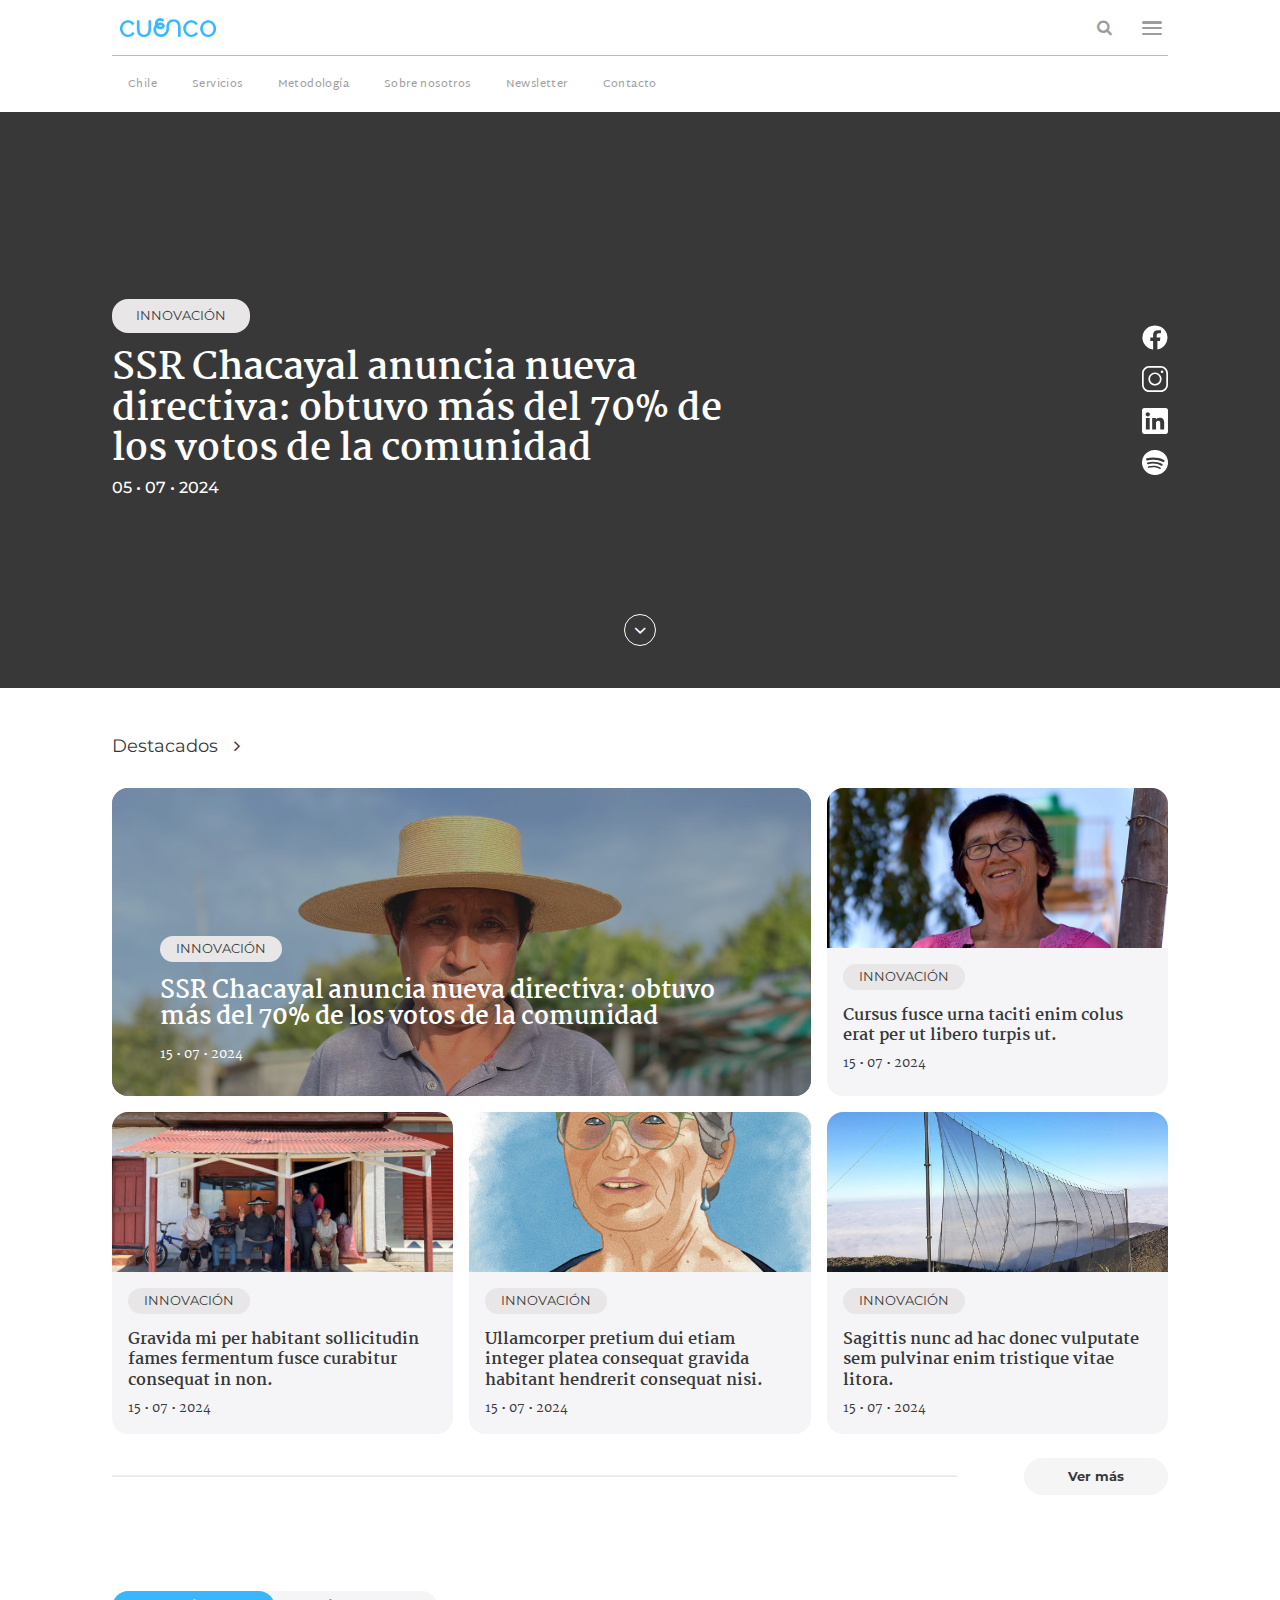
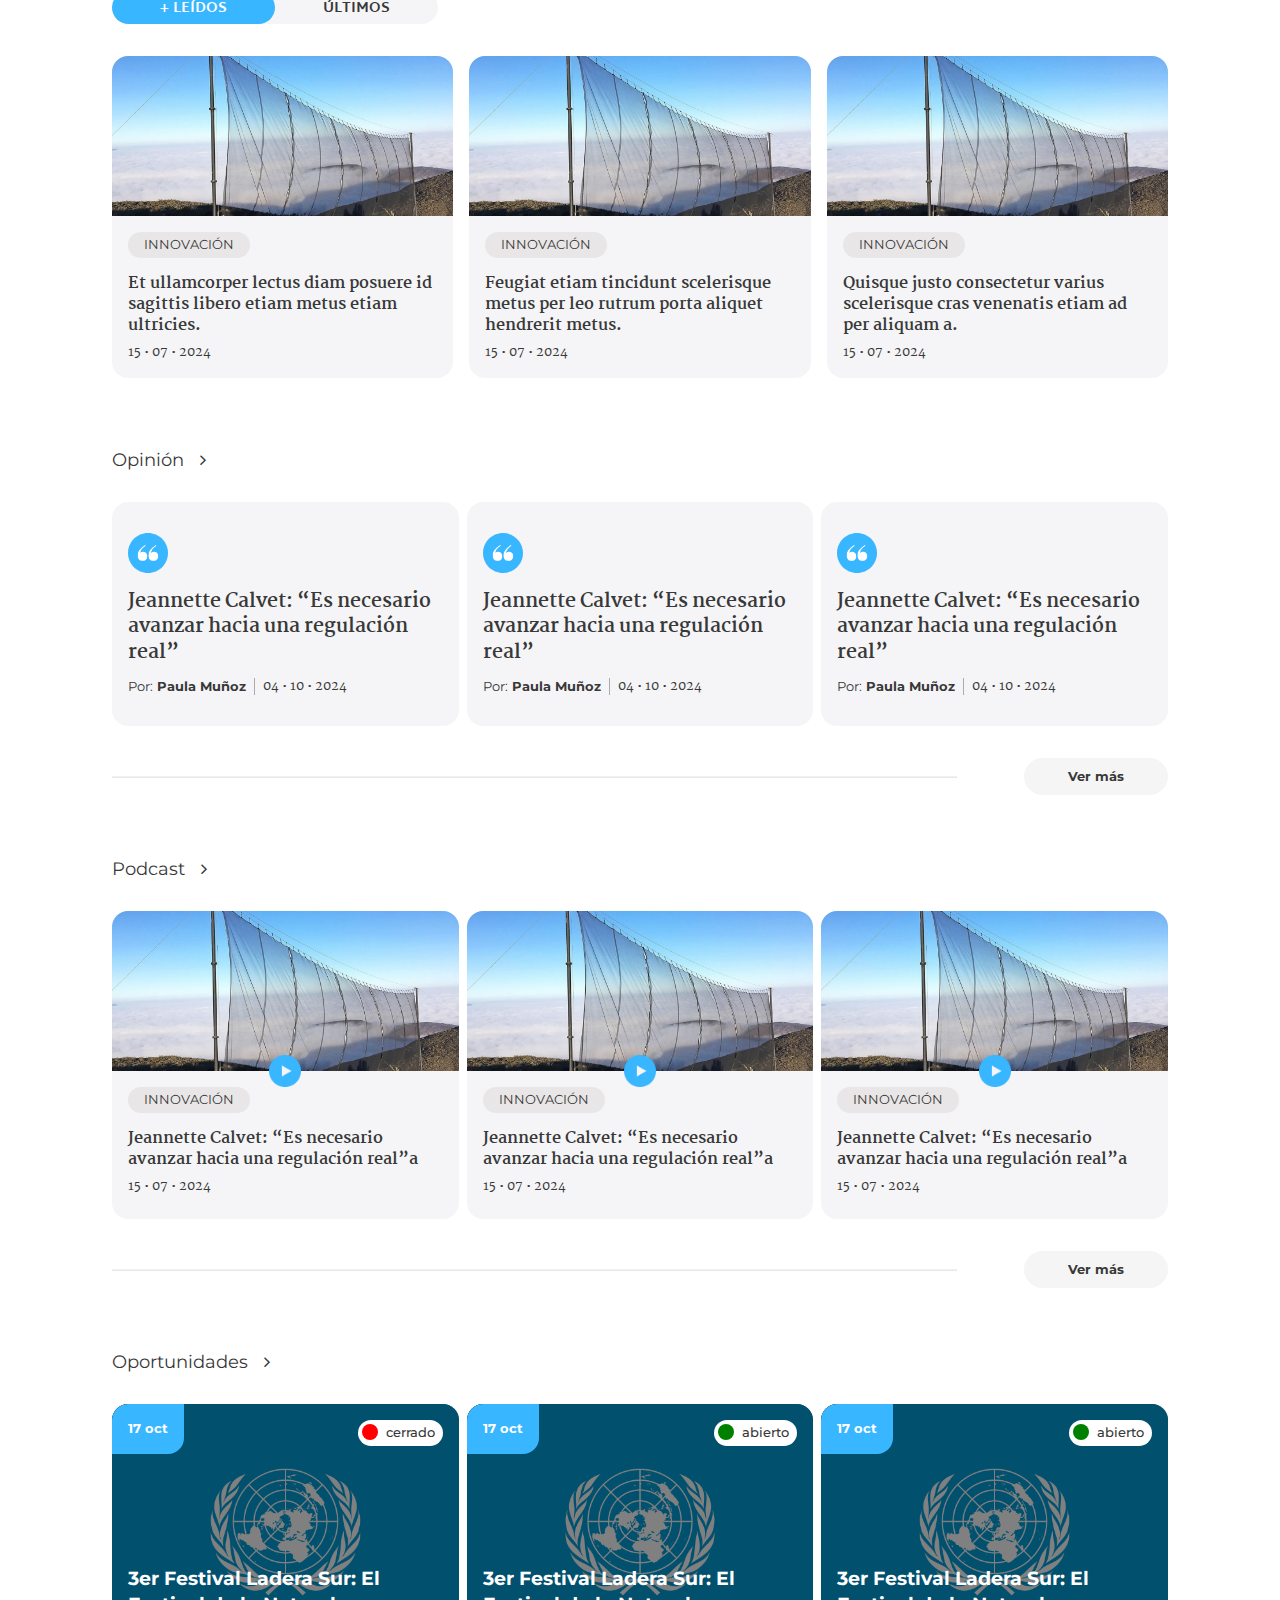
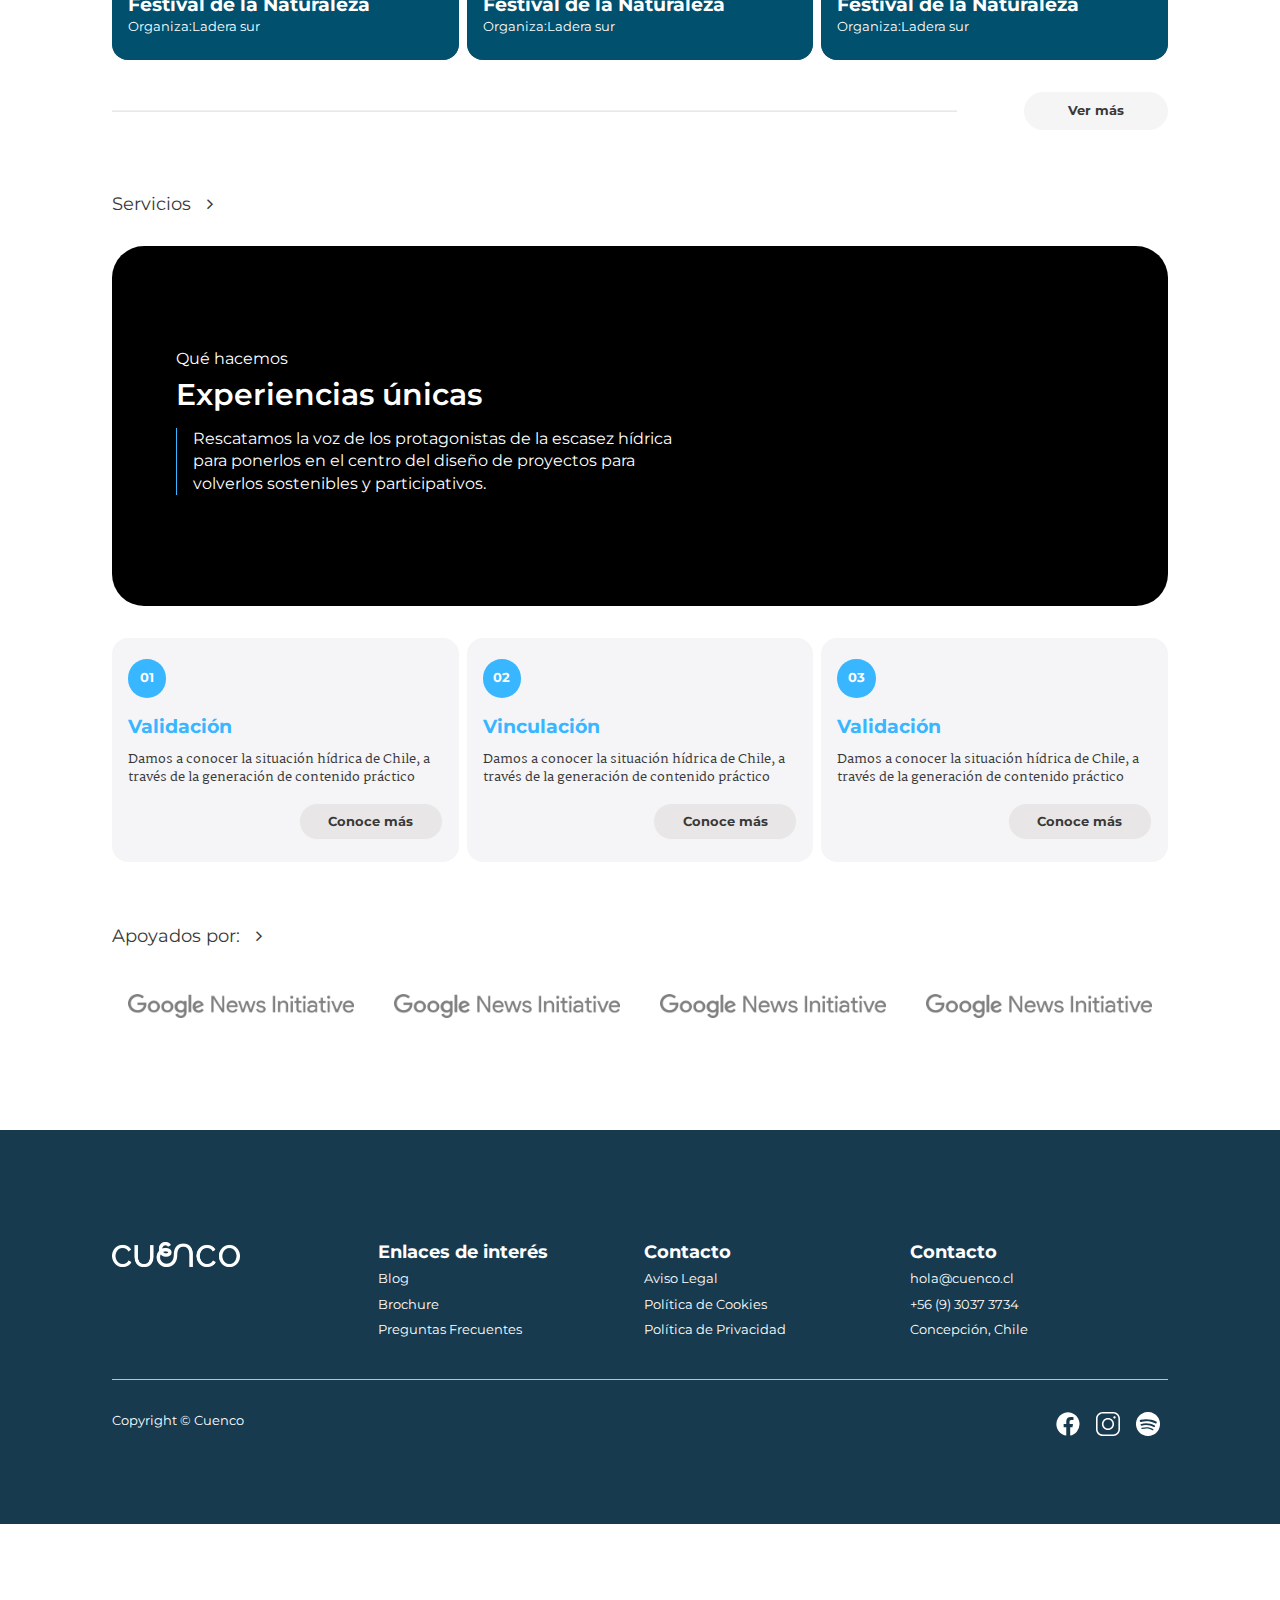
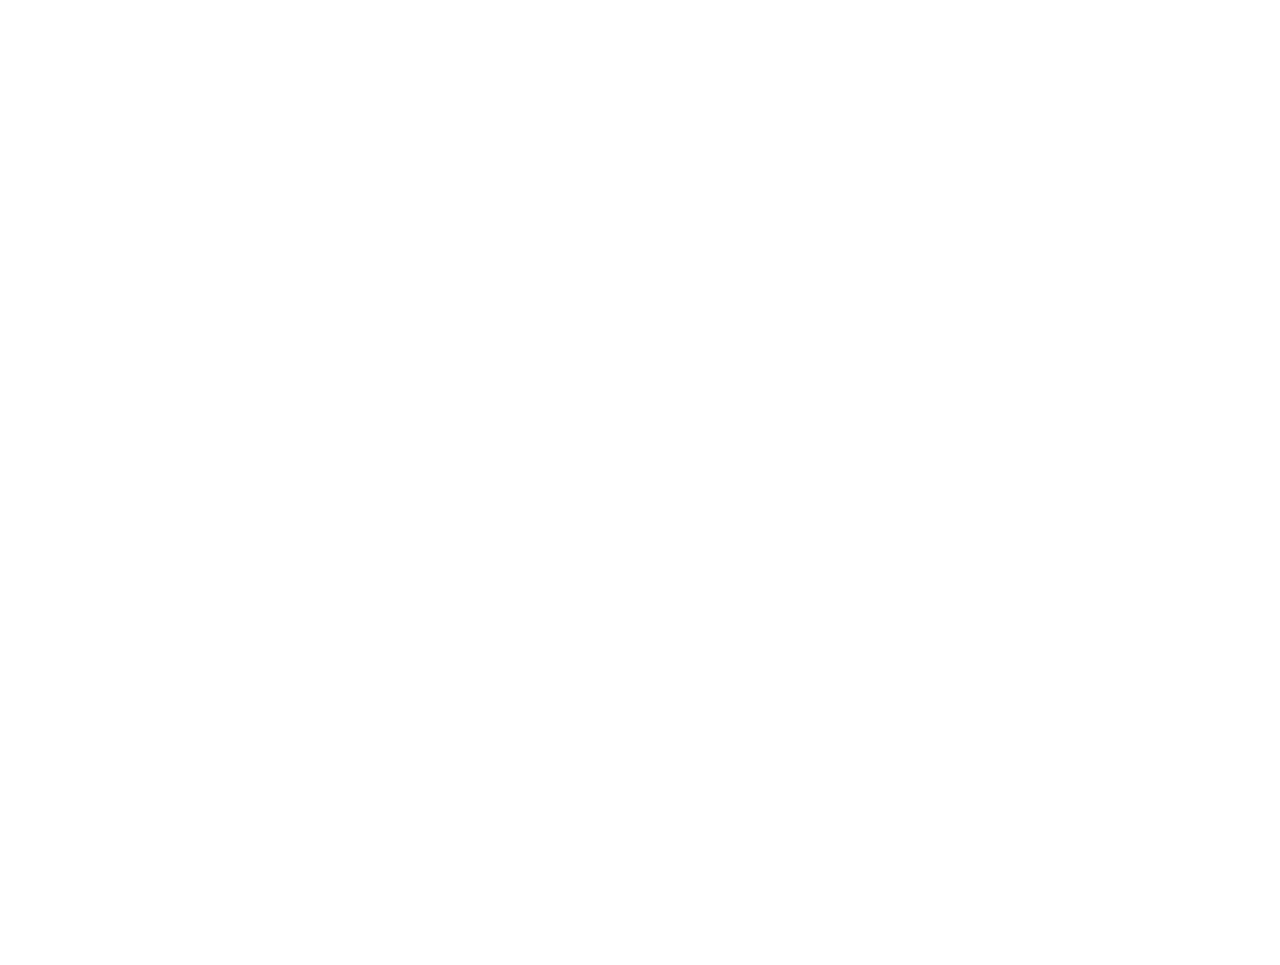
==== commit 0a555644: "fix" ====
--- a/index.html
+++ b/index.html
@@ -1,12 +1,12 @@
 <!DOCTYPE html>
 <html lang="es">
   <head>
-    <title>Periodistas</title>
+    <title>Cuenco</title>
     <meta charset="UTF-8">
     <link href="img/favicon.png" rel="shortcut icon">
     <meta name="viewport" content="width=device-width, initial-scale=1, maximum-scale=1">
-    <link href="css/main.css?v=64686" rel="stylesheet" type="text/css">
-    <script src="js/main.js?v=64686" type="text/javascript"></script>
+    <link href="css/main.css?v=9108" rel="stylesheet" type="text/css">
+    <script src="js/main.js?v=9108" type="text/javascript"></script>
     <!-- Meta tags facebook-->
     <meta property="og:title" content="#">
     <meta property="og:description" content="#">
@@ -118,35 +118,29 @@
     </header>
     <div id="sections">
       <section class="section--main">
+        <div class="section__bg">
+          <div class="bg"><img src="img/uploads/image-hero.jpeg"></div>
+        </div>
         <div class="section__wrap section__wrap--main">
           <div class="section__body">
-            <div class="cols">
-              <div class="section__flex">
-                <div class="col-md-5">
-                  <div class="section__content">
-                    <h1 class="section__title">Comunicamos y ayudamos a comunicar sobre <strong>agua</strong> en simple</h1>
-                    <div class="section__buttons"><a href="#" class="btn btn--transparent">Servicios</a><a href="#" class="btn btn--transparent">Metodología</a></div>
-                    <div class="section__socials"> 
-                      <div class="section__social"> <a href="#"><img src="img/icons/icon-facebook-white.svg"></a></div>
-                      <div class="section__social"> <a href="#"><img src="img/icons/icon-tiktok-white.svg"></a></div>
-                      <div class="section__social"> <a href="#"><img src="img/icons/icon-instagram-white.svg"></a></div>
-                      <div class="section__social"> <a href="#"><img src="img/icons/icon-x-white.svg"></a></div>
-                      <div class="section__social"> <a href="#"><img src="img/icons/icon-linkedin-white.svg"></a></div>
-                      <div class="section__social"> <a href="#"><img src="img/icons/icon-youtube-white.svg"></a></div>
-                      <div class="section__social"> <a href="#"><img src="img/icons/icon-spotify-white.svg"></a></div>
-                    </div>
-                  </div>
-                </div>
-                <div class="col-md-7"> 
-                  <div class="section__image"> <img src="img/uploads/image-home.png"></div>
-                </div>
-              </div>
-            </div>
-          </div>
+            <div class="section__content"><span class="section__category">Innovación</span>
+              <h1 class="section__title">SSR Chacayal anuncia nueva directiva: obtuvo más del 70% de los votos de la comunidad </h1><span class="section__date">05 • 07 • 2024</span>
+            </div>
+            <div class="section__socials"> 
+              <div class="section__social"> <a href="#"><img src="img/icons/icon-facebook-white.svg"></a></div>
+              <div class="section__social"> <a href="#"><img src="img/icons/icon-instagram-white.svg"></a></div>
+              <div class="section__social"> <a href="#"><img src="img/icons/icon-linkedin-white.svg"></a></div>
+              <div class="section__social"> <a href="#"><img src="img/icons/icon-spotify-white.svg"></a></div>
+            </div>
+          </div>
+          <div class="section__arrow"><span class="fa fa-angle-down"></span></div>
         </div>
       </section>
       <section class="section--news"> 
-        <div class="section__wrap"> 
+        <div class="section__wrap">
+          <div class="section__header"> 
+            <h3 class="h4 section__title">Destacados<span class="fa fa-angle-right"></span></h3>
+          </div>
           <div class="section__body"> 
             <div class="section__news"> 
               <div class="cols cols-gutter-2"> 
@@ -155,9 +149,8 @@
                     <div class="article__bg"> 
                       <div class="bg"> <img src="img/uploads/7.jpeg"></div>
                     </div>
-                    <div class="article__body"> 
-                      <h3 class="article__title"><a href="single-new.html">La innovadora solución de campesino de Rere para abastecerse de agua en tiempos de sequía</a></h3>
-                      <p class="article__description">Con recursos artesanales, don Diógenes, horticultor de la comuna de Yumbel, creó un dispositivo que le permite no sólo abastecerse a sí mismo de agua, sino también regar a sus plantas y mantener con vida su negocio.</p><span class="article__date">15 de enero, 2024</span>
+                    <div class="article__body"><span class="article__category">Innovación</span>
+                      <h3 class="article__title"><a href="single-new.html">SSR Chacayal anuncia nueva directiva: obtuvo más del 70% de los votos de la comunidad </a></h3><span class="article__date">15 • 07 • 2024</span>
                     </div>
                   </article>
                 </div>
@@ -168,21 +161,11 @@
                         <div class="article__bg"> 
                           <div class="bg"> <img src="img/uploads/8.jpeg"></div>
                         </div>
-                        <div class="article__body"> 
-                          <h4 class="article__title"><a href="single-new.html">De perderlo todo en los incendios a inspirar a miles de personas a cuidar el agua</a></h4><span class="article__date">15 de enero, 2024</span>
+                        <div class="article__body"><span class="article__category">Innovación</span>
+                          <h4 class="article__title"><a href="single-new.html">Cursus fusce urna taciti enim colus erat per ut libero turpis ut.</a></h4><span class="article__date">15 • 07 • 2024</span>
                         </div>
                       </article>
                     </div>
-                    <div class="col-md-12">
-                      <article class="article--new">
-                        <div class="article__bg"> 
-                          <div class="bg"> <img src="img/uploads/9.jpeg"></div>
-                        </div>
-                        <div class="article__body"> 
-                          <h4 class="article__title"><a href="single-new.html">5 claves para entender la nueva ley de Agua Potable Rural</a></h4><span class="article__date">15 de enero, 2024</span>
-                        </div>
-                      </article>
-                    </div>
                   </div>
                 </div>
                 <div class="col-md-4"> 
@@ -190,8 +173,8 @@
                     <div class="article__bg"> 
                       <div class="bg"> <img src="img/uploads/10.jpeg"></div>
                     </div>
-                    <div class="article__body"> 
-                      <h4 class="article__title"><a href="single-new.html">“La Cuadrilla Brava”: cómo un grupo de amigos logró salvar el Río Itata</a></h4><span class="article__date">15 de enero, 2024</span>
+                    <div class="article__body"> <span class="article__category">Innovación</span>
+                      <h4 class="article__title"><a href="single-new.html">Gravida mi per habitant sollicitudin fames fermentum fusce curabitur consequat in non.</a></h4><span class="article__date">15 • 07 • 2024</span>
                     </div>
                   </article>
                 </div>
@@ -200,8 +183,8 @@
                     <div class="article__bg"> 
                       <div class="bg"> <img src="img/uploads/12.jpeg"></div>
                     </div>
-                    <div class="article__body"> 
-                      <h4 class="article__title"><a href="single-new.html">¿Cómo se vivió el racionamiento de agua en Rere? 5 testimonios para conocer su impacto</a></h4><span class="article__date">15 de enero, 2024</span>
+                    <div class="article__body"> <span class="article__category">Innovación</span>
+                      <h4 class="article__title"><a href="single-new.html">Ullamcorper pretium dui etiam integer platea consequat gravida habitant hendrerit consequat nisi.</a></h4><span class="article__date">15 • 07 • 2024</span>
                     </div>
                   </article>
                 </div>
@@ -210,52 +193,16 @@
                     <div class="article__bg"> 
                       <div class="bg"> <img src="img/uploads/11.jpeg"></div>
                     </div>
-                    <div class="article__body"> 
-                      <h4 class="article__title"><a href="single-new.html">Emprendedores presentan innovadora propuesta para solucionar sequía en el norte de Chile</a></h4><span class="article__date">15 de enero, 2024</span>
-                    </div>
-                  </article>
-                </div>
-              </div>
-            </div>
-          </div>
-        </div>
-      </section>
-      <section class="section--columns">
-        <div class="section__wrap section__wrap--sm">
-          <div class="section__body"> 
-            <div class="section__columns"> 
-              <div class="section__wrapper">
-                <div class="swiper-container swiper-columns">
-                  <div class="swiper-wrapper">
-                    <div class="swiper-slide">
-                      <article class="article--column">
-                        <div class="article__icon"> <img src="img/icons/icon-comillas-circle.svg"></div>
-                        <div class="article__body"> 
-                          <h3 class="article__title"><a href="single-new.html">La innovadora solución a la escasez de agua en Rere: 50 mil litros más en alta temporada</a></h3><a href="#" class="article__name">Álvaro Molina Jara</a>
-                        </div>
-                      </article>
-                    </div>
-                    <div class="swiper-slide">
-                      <article class="article--column">
-                        <div class="article__icon"> <img src="img/icons/icon-comillas-circle.svg"></div>
-                        <div class="article__body"> 
-                          <h3 class="article__title"><a href="single-new.html">La innovadora solución a la escasez de agua en Rere: 50 mil litros más en alta temporada</a></h3><a href="#" class="article__name">Álvaro Molina Jara</a>
-                        </div>
-                      </article>
-                    </div>
-                    <div class="swiper-slide">
-                      <article class="article--column">
-                        <div class="article__icon"> <img src="img/icons/icon-comillas-circle.svg"></div>
-                        <div class="article__body"> 
-                          <h3 class="article__title"><a href="single-new.html">La innovadora solución a la escasez de agua en Rere: 50 mil litros más en alta temporada</a></h3><a href="#" class="article__name">Álvaro Molina Jara</a>
-                        </div>
-                      </article>
-                    </div>
-                  </div>
-                </div>
-              </div>
-              <div class="swiper-pagination"></div>
-            </div>
+                    <div class="article__body"> <span class="article__category">Innovación</span>
+                      <h4 class="article__title"><a href="single-new.html">Sagittis nunc ad hac donec vulputate sem pulvinar enim tristique vitae litora.</a></h4><span class="article__date">15 • 07 • 2024</span>
+                    </div>
+                  </article>
+                </div>
+              </div>
+            </div>
+          </div>
+          <div class="section__footer">
+            <div class="section__button"><a href="#" class="btn">Ver más</a></div>
           </div>
         </div>
       </section>
@@ -263,11 +210,10 @@
         <div class="section__wrap">
           <div class="section__header">
             <div class="section__bar">
-              <div class="section__icon"> <img src="img/icons/icon-circle-plus.svg"></div>
               <div class="section__bar__options">
                 <div class="section__bar__option current">
-                  <p>Vistos</p>
-                </div><span>/</span>
+                  <p>+ Leídos</p>
+                </div>
                 <div class="section__bar__option">
                   <p>Últimos</p>
                 </div>
@@ -280,30 +226,30 @@
                 <div class="col-md-4"> 
                   <article class="article--new">
                     <div class="article__bg"> 
-                      <div class="bg"> <img src="img/uploads/2.jpeg"></div>
-                    </div>
-                    <div class="article__body"> 
-                      <h4 class="article__title"><a href="single-new.html">La innovadora solución a la escasez de agua en Rere: 50 mil litros más en alta temporada</a></h4><span class="article__date">15 de enero, 2024</span>
-                    </div>
-                  </article>
-                </div>
-                <div class="col-md-4"> 
-                  <article class="article--new">
-                    <div class="article__bg"> 
-                      <div class="bg"> <img src="img/uploads/3.jpeg"></div>
-                    </div>
-                    <div class="article__body"> 
-                      <h4 class="article__title"><a href="single-new.html">La innovadora solución a la escasez de agua en Rere: 50 mil litros más en alta temporada</a></h4><span class="article__date">15 de enero, 2024</span>
-                    </div>
-                  </article>
-                </div>
-                <div class="col-md-4"> 
-                  <article class="article--new">
-                    <div class="article__bg"> 
-                      <div class="bg"> <img src="img/uploads/4.jpeg"></div>
-                    </div>
-                    <div class="article__body"> 
-                      <h4 class="article__title"><a href="single-new.html">La innovadora solución a la escasez de agua en Rere: 50 mil litros más en alta temporada</a></h4><span class="article__date">15 de enero, 2024</span>
+                      <div class="bg"> <img src="img/uploads/11.jpeg"></div>
+                    </div>
+                    <div class="article__body"> <span class="article__category">Innovación</span>
+                      <h4 class="article__title"><a href="single-new.html">Et ullamcorper lectus diam posuere id sagittis libero etiam metus etiam ultricies.</a></h4><span class="article__date">15 • 07 • 2024</span>
+                    </div>
+                  </article>
+                </div>
+                <div class="col-md-4"> 
+                  <article class="article--new">
+                    <div class="article__bg"> 
+                      <div class="bg"> <img src="img/uploads/11.jpeg"></div>
+                    </div>
+                    <div class="article__body"> <span class="article__category">Innovación</span>
+                      <h4 class="article__title"><a href="single-new.html">Feugiat etiam tincidunt scelerisque metus per leo rutrum porta aliquet hendrerit metus.</a></h4><span class="article__date">15 • 07 • 2024</span>
+                    </div>
+                  </article>
+                </div>
+                <div class="col-md-4"> 
+                  <article class="article--new">
+                    <div class="article__bg"> 
+                      <div class="bg"> <img src="img/uploads/11.jpeg"></div>
+                    </div>
+                    <div class="article__body"> <span class="article__category">Innovación</span>
+                      <h4 class="article__title"><a href="single-new.html">Quisque justo consectetur varius scelerisque cras venenatis etiam ad per aliquam a.</a></h4><span class="article__date">15 • 07 • 2024</span>
                     </div>
                   </article>
                 </div>
@@ -317,7 +263,7 @@
                       <div class="bg"> <img src="img/uploads/4.jpeg"></div>
                     </div>
                     <div class="article__body"> 
-                      <h4 class="article__title"><a href="single-new.html">La innovadora solución a la escasez de agua en Rere: 50 mil litros más en alta temporada</a></h4><span class="article__date">15 de enero, 2024</span>
+                      <h4 class="article__title"><a href="single-new.html">Elit litora massa aptent velit ornare elit ornare metus porta iaculis donec.</a></h4><span class="article__date">15 de enero, 2024</span>
                     </div>
                   </article>
                 </div>
@@ -327,7 +273,7 @@
                       <div class="bg"> <img src="img/uploads/1.jpeg"></div>
                     </div>
                     <div class="article__body"> 
-                      <h4 class="article__title"><a href="single-new.html">La innovadora solución a la escasez de agua en Rere: 50 mil litros más en alta temporada</a></h4><span class="article__date">15 de enero, 2024</span>
+                      <h4 class="article__title"><a href="single-new.html">Dictumst elit ornare mauris vel nibh habitant suspendisse aliquet ultricies nullam dictum.</a></h4><span class="article__date">15 de enero, 2024</span>
                     </div>
                   </article>
                 </div>
@@ -337,409 +283,239 @@
                       <div class="bg"> <img src="img/uploads/2.jpeg"></div>
                     </div>
                     <div class="article__body"> 
-                      <h4 class="article__title"><a href="single-new.html">La innovadora solución a la escasez de agua en Rere: 50 mil litros más en alta temporada</a></h4><span class="article__date">15 de enero, 2024</span>
-                    </div>
-                  </article>
-                </div>
-              </div>
-            </div>
-          </div>
-        </div>
-      </section>
-      <section class="section--news section--news--investigations">
-        <div class="section__wrap">
-          <div class="section__header">
-            <div class="section__bar">
-              <div class="section__icon"> <img src="img/icons/icon-circle-search.svg"></div>
-              <div class="section__bar__text">
-                <p>Investigación</p>
-              </div>
-            </div>
+                      <h4 class="article__title"><a href="single-new.html">Viverra ultrices commodo maecenas suscipit ut facilisis non nunc primis aliquam hendrerit.</a></h4><span class="article__date">15 de enero, 2024</span>
+                    </div>
+                  </article>
+                </div>
+              </div>
+            </div>
+          </div>
+        </div>
+      </section>
+      <section class="section--columns">
+        <div class="section__wrap section__wrap--sm">
+          <div class="section__header"> 
+            <h3 class="h4 section__title">Opinión<span class="fa fa-angle-right"></span></h3>
           </div>
           <div class="section__body"> 
-            <div class="section__news"> 
-              <div class="section__wrapper">
-                <div class="swiper-container swiper-investigation">
-                  <div class="swiper-wrapper">
-                    <div class="swiper-slide">
-                      <article class="article--new">
-                        <div class="article__bg"> 
-                          <div class="bg"> <img src="img/uploads/2.jpeg"></div>
-                        </div>
-                        <div class="article__body"> 
-                          <h4 class="article__title"><a href="single-new.html">La innovadora solución a la escasez de agua en Rere: 50 mil litros más en alta temporada</a></h4><span class="article__date">15 de enero, 2024</span>
-                        </div>
-                      </article>
-                    </div>
-                    <div class="swiper-slide">
-                      <article class="article--new">
-                        <div class="article__bg"> 
-                          <div class="bg"> <img src="img/uploads/3.jpeg"></div>
-                        </div>
-                        <div class="article__body"> 
-                          <h4 class="article__title"><a href="single-new.html">La innovadora solución a la escasez de agua en Rere: 50 mil litros más en alta temporada</a></h4><span class="article__date">15 de enero, 2024</span>
-                        </div>
-                      </article>
-                    </div>
-                    <div class="swiper-slide">
-                      <article class="article--new">
-                        <div class="article__bg"> 
-                          <div class="bg"> <img src="img/uploads/4.jpeg"></div>
-                        </div>
-                        <div class="article__body"> 
-                          <h4 class="article__title"><a href="single-new.html">La innovadora solución a la escasez de agua en Rere: 50 mil litros más en alta temporada</a></h4><span class="article__date">15 de enero, 2024</span>
-                        </div>
-                      </article>
-                    </div>
-                    <div class="swiper-slide">
-                      <article class="article--new">
-                        <div class="article__bg"> 
-                          <div class="bg"> <img src="img/uploads/2.jpeg"></div>
-                        </div>
-                        <div class="article__body"> 
-                          <h4 class="article__title"><a href="single-new.html">La innovadora solución a la escasez de agua en Rere: 50 mil litros más en alta temporada</a></h4><span class="article__date">15 de enero, 2024</span>
-                        </div>
-                      </article>
-                    </div>
-                    <div class="swiper-slide">
-                      <article class="article--new">
-                        <div class="article__bg"> 
-                          <div class="bg"> <img src="img/uploads/3.jpeg"></div>
-                        </div>
-                        <div class="article__body"> 
-                          <h4 class="article__title"><a href="single-new.html">La innovadora solución a la escasez de agua en Rere: 50 mil litros más en alta temporada</a></h4><span class="article__date">15 de enero, 2024</span>
-                        </div>
-                      </article>
-                    </div>
-                    <div class="swiper-slide">
-                      <article class="article--new">
-                        <div class="article__bg"> 
-                          <div class="bg"> <img src="img/uploads/4.jpeg"></div>
-                        </div>
-                        <div class="article__body"> 
-                          <h4 class="article__title"><a href="single-new.html">La innovadora solución a la escasez de agua en Rere: 50 mil litros más en alta temporada</a></h4><span class="article__date">15 de enero, 2024</span>
-                        </div>
-                      </article>
-                    </div>
-                    <div class="swiper-slide">
-                      <article class="article--new">
-                        <div class="article__bg"> 
-                          <div class="bg"> <img src="img/uploads/2.jpeg"></div>
-                        </div>
-                        <div class="article__body"> 
-                          <h4 class="article__title"><a href="single-new.html">La innovadora solución a la escasez de agua en Rere: 50 mil litros más en alta temporada</a></h4><span class="article__date">15 de enero, 2024</span>
-                        </div>
-                      </article>
-                    </div>
-                    <div class="swiper-slide">
-                      <article class="article--new">
-                        <div class="article__bg"> 
-                          <div class="bg"> <img src="img/uploads/3.jpeg"></div>
-                        </div>
-                        <div class="article__body"> 
-                          <h4 class="article__title"><a href="single-new.html">La innovadora solución a la escasez de agua en Rere: 50 mil litros más en alta temporada</a></h4><span class="article__date">15 de enero, 2024</span>
-                        </div>
-                      </article>
-                    </div>
-                    <div class="swiper-slide">
-                      <article class="article--new">
-                        <div class="article__bg"> 
-                          <div class="bg"> <img src="img/uploads/4.jpeg"></div>
-                        </div>
-                        <div class="article__body"> 
-                          <h4 class="article__title"><a href="single-new.html">La innovadora solución a la escasez de agua en Rere: 50 mil litros más en alta temporada</a></h4><span class="article__date">15 de enero, 2024</span>
-                        </div>
-                      </article>
-                    </div>
-                  </div>
-                </div>
-              </div>
-              <div class="swiper-pagination"></div>
-            </div>
+            <div class="section__columns">
+              <div class="cols">
+                <div class="col-md-4">
+                  <article class="article--column">
+                    <div class="article__icon"> <img src="img/icons/icon-comillas-circle.svg"></div>
+                    <div class="article__body"> 
+                      <h3 class="article__title"><a href="single-new.html">Jeannette Calvet: “Es necesario avanzar hacia una regulación real”</a></h3>
+                      <div class="article__flex">
+                        <p class="article__name">Por:<a href="#">Paula Muñoz</a></p><span class="article__date"> 04 • 10 • 2024</span>
+                      </div>
+                    </div>
+                  </article>
+                </div>
+                <div class="col-md-4">
+                  <article class="article--column">
+                    <div class="article__icon"> <img src="img/icons/icon-comillas-circle.svg"></div>
+                    <div class="article__body"> 
+                      <h3 class="article__title"><a href="single-new.html">Jeannette Calvet: “Es necesario avanzar hacia una regulación real”</a></h3>
+                      <div class="article__flex">
+                        <p class="article__name">Por:<a href="#">Paula Muñoz</a></p><span class="article__date"> 04 • 10 • 2024</span>
+                      </div>
+                    </div>
+                  </article>
+                </div>
+                <div class="col-md-4">
+                  <article class="article--column">
+                    <div class="article__icon"> <img src="img/icons/icon-comillas-circle.svg"></div>
+                    <div class="article__body"> 
+                      <h3 class="article__title"><a href="single-new.html">Jeannette Calvet: “Es necesario avanzar hacia una regulación real”</a></h3>
+                      <div class="article__flex">
+                        <p class="article__name">Por:<a href="#">Paula Muñoz</a></p><span class="article__date"> 04 • 10 • 2024</span>
+                      </div>
+                    </div>
+                  </article>
+                </div>
+              </div>
+            </div>
+          </div>
+          <div class="section__footer">
+            <div class="section__button"><a href="#" class="btn">Ver más</a></div>
+          </div>
+        </div>
+      </section>
+      <section class="section--podcast">
+        <div class="section__wrap section__wrap--sm">
+          <div class="section__header"> 
+            <h3 class="h4 section__title">Podcast<span class="fa fa-angle-right"></span></h3>
+          </div>
+          <div class="section__body"> 
+            <div class="section__columns">
+              <div class="cols">
+                <div class="col-md-4">
+                  <article class="article--podcast">
+                    <div class="article__bg"> 
+                      <div class="bg"> <img src="img/uploads/11.jpeg"></div>
+                    </div>
+                    <div class="article__body"> 
+                      <div class="article__icon"><img src="img/icons/icon-play.png"></div><span class="article__category">Innovación</span>
+                      <h4 class="article__title"><a href="single-new.html">Jeannette Calvet: “Es necesario avanzar hacia una regulación real”a</a></h4><span class="article__date">15 • 07 • 2024</span>
+                    </div>
+                  </article>
+                </div>
+                <div class="col-md-4">
+                  <article class="article--podcast">
+                    <div class="article__bg"> 
+                      <div class="bg"> <img src="img/uploads/11.jpeg"></div>
+                    </div>
+                    <div class="article__body"> 
+                      <div class="article__icon"><img src="img/icons/icon-play.png"></div><span class="article__category">Innovación</span>
+                      <h4 class="article__title"><a href="single-new.html">Jeannette Calvet: “Es necesario avanzar hacia una regulación real”a</a></h4><span class="article__date">15 • 07 • 2024</span>
+                    </div>
+                  </article>
+                </div>
+                <div class="col-md-4">
+                  <article class="article--podcast">
+                    <div class="article__bg"> 
+                      <div class="bg"> <img src="img/uploads/11.jpeg"></div>
+                    </div>
+                    <div class="article__body"> 
+                      <div class="article__icon"><img src="img/icons/icon-play.png"></div><span class="article__category">Innovación</span>
+                      <h4 class="article__title"><a href="single-new.html">Jeannette Calvet: “Es necesario avanzar hacia una regulación real”a</a></h4><span class="article__date">15 • 07 • 2024</span>
+                    </div>
+                  </article>
+                </div>
+              </div>
+            </div>
+          </div>
+          <div class="section__footer">
+            <div class="section__button"><a href="#" class="btn">Ver más</a></div>
+          </div>
+        </div>
+      </section>
+      <section class="section--oportunidades">
+        <div class="section__wrap section__wrap--sm">
+          <div class="section__header"> 
+            <h3 class="h4 section__title">Oportunidades<span class="fa fa-angle-right"></span></h3>
+          </div>
+          <div class="section__body"> 
+            <div class="section__columns">
+              <div class="cols">
+                <div class="col-md-4">
+                  <article class="article--oportunidad"><span class="article__date">17 oct</span>
+                    <div class="article__state article__state--close"><span>cerrado</span></div>
+                    <div class="article__bg">
+                      <div class="bg"><img src="img/uploads/image-oportunidad.png"></div>
+                    </div>
+                    <div class="article__body"> 
+                      <h3 class="article__title"><a href="single-new.html">3er Festival Ladera Sur: El Festival de la Naturaleza</a>
+                        <p class="article__name">Organiza:<span>Ladera sur</span></p>
+                      </h3>
+                    </div>
+                  </article>
+                </div>
+                <div class="col-md-4">
+                  <article class="article--oportunidad"><span class="article__date">17 oct</span>
+                    <div class="article__state article__state--open"><span>abierto</span></div>
+                    <div class="article__bg">
+                      <div class="bg"><img src="img/uploads/image-oportunidad.png"></div>
+                    </div>
+                    <div class="article__body"> 
+                      <h3 class="article__title"><a href="single-new.html">3er Festival Ladera Sur: El Festival de la Naturaleza</a>
+                        <p class="article__name">Organiza:<span>Ladera sur</span></p>
+                      </h3>
+                    </div>
+                  </article>
+                </div>
+                <div class="col-md-4">
+                  <article class="article--oportunidad"><span class="article__date">17 oct</span>
+                    <div class="article__state article__state--open"><span>abierto</span></div>
+                    <div class="article__bg">
+                      <div class="bg"><img src="img/uploads/image-oportunidad.png"></div>
+                    </div>
+                    <div class="article__body"> 
+                      <h3 class="article__title"><a href="single-new.html">3er Festival Ladera Sur: El Festival de la Naturaleza</a>
+                        <p class="article__name">Organiza:<span>Ladera sur</span></p>
+                      </h3>
+                    </div>
+                  </article>
+                </div>
+              </div>
+            </div>
+          </div>
+          <div class="section__footer">
+            <div class="section__button"><a href="#" class="btn">Ver más</a></div>
           </div>
         </div>
       </section>
       <section class="section--services">
-        <div class="section__wrap">
-          <div class="section__header">
-            <div class="section__bar">
-              <div class="section__icon"> <img src="img/icons/icon-circle-water.svg"></div>
-              <div class="section__bar__text">
-                <p><strong>Servicios</strong></p>
-              </div>
-            </div>
-          </div>
-          <div class="section__body"> 
-            <div class="section__services">
-              <div class="cols cols-gutter-2"> 
-                <div class="col-md-4">
-                  <article class="article--service">
-                    <div class="article__body"> <span class="article__number">1</span>
-                      <h4 class="article__title">Gestión de prensa</h4>
-                      <div class="article__icon"><svg xmlns="http://www.w3.org/2000/svg" xmlns:xlink="http://www.w3.org/1999/xlink" width="1080" zoomAndPan="magnify" viewBox="0 0 810 809.999993" height="1080" preserveAspectRatio="xMidYMid meet" version="1.0"><defs><clipPath id="efd365c4d8"><path d="M 0 101.25 L 810 101.25 L 810 708.75 L 0 708.75 Z M 0 101.25 " clip-rule="nonzero"/></clipPath></defs><g clip-path="url(#efd365c4d8)"><path fill="#a6a6a6" d="M 809.980469 101.257812 L 809.980469 620.191406 C 809.980469 670.695312 773.011719 708.742188 726.8125 708.742188 L 110.042969 708.742188 C 33.753906 708.742188 0 676.066406 0 579.363281 L 0 206.570312 L 106.820312 206.570312 L 106.820312 101.269531 L 809.957031 101.269531 Z M 106.84375 257.511719 L 50.96875 257.511719 L 50.96875 579.351562 C 50.96875 628.78125 62.789062 652.417969 77.832031 652.417969 C 96.097656 652.417969 106.84375 628.78125 106.84375 579.351562 Z M 759.046875 152.207031 L 157.777344 152.207031 L 157.777344 579.339844 C 157.777344 613.722656 151.332031 638.4375 141.660156 657.78125 L 726.828125 657.78125 C 746.167969 657.78125 759.0625 635.214844 759.0625 620.171875 Z M 393.71875 363.429688 L 244.601562 363.429688 L 244.601562 344.089844 L 393.71875 344.089844 Z M 393.71875 426.824219 L 244.601562 426.824219 L 244.601562 407.484375 L 393.71875 407.484375 Z M 393.71875 488.070312 L 244.601562 488.070312 L 244.601562 468.730469 L 393.71875 468.730469 Z M 393.71875 547.164062 L 244.601562 547.164062 L 244.601562 527.824219 L 393.71875 527.824219 Z M 277.679688 244.164062 L 635.480469 244.164062 L 635.480469 279.992188 L 277.679688 279.992188 Z M 447.445312 344.085938 L 676.308594 344.085938 L 676.308594 526.832031 L 447.445312 526.832031 Z M 447.445312 344.085938 " fill-opacity="1" fill-rule="nonzero"/></g></svg>
-                      </div>
-                    </div>
-                  </article>
-                </div>
-                <div class="col-md-4">
-                  <article class="article--service">
-                    <div class="article__body"> <span class="article__number">2</span>
-                      <h4 class="article__title">Visualización de datos</h4>
-                      <div class="article__icon"> <svg xmlns="http://www.w3.org/2000/svg" xmlns:xlink="http://www.w3.org/1999/xlink" width="1080" zoomAndPan="magnify" viewBox="0 0 810 809.999993" height="1080" preserveAspectRatio="xMidYMid meet" version="1.0"><path fill="#a6a6a6" d="M 736.570312 178.972656 C 695.898438 178.972656 663.136719 211.734375 663.136719 252.40625 C 663.136719 275 673.304688 295.335938 690.25 308.890625 L 532.09375 533.703125 C 523.054688 528.054688 512.886719 525.792969 501.589844 525.792969 C 488.035156 525.792969 474.476562 530.3125 464.308594 538.222656 L 300.503906 359.726562 C 308.410156 350.691406 312.929688 339.394531 312.929688 325.835938 C 312.929688 297.59375 290.335938 275 262.09375 275 C 233.847656 275 211.253906 297.59375 211.253906 325.835938 C 211.253906 336.003906 214.644531 346.171875 219.164062 354.078125 L 58.746094 486.253906 C 51.964844 480.605469 44.058594 477.21875 35.019531 477.21875 C 15.816406 477.21875 0 493.03125 0 512.238281 C 0 531.441406 15.816406 547.257812 35.019531 547.257812 C 54.226562 547.257812 70.042969 531.441406 70.042969 512.238281 C 70.042969 505.460938 67.78125 499.8125 65.523438 494.164062 L 225.941406 361.988281 C 234.980469 371.023438 247.40625 376.671875 260.960938 376.671875 C 272.257812 376.671875 282.425781 373.285156 291.464844 366.503906 L 456.402344 546.128906 C 446.234375 557.425781 440.585938 570.984375 440.585938 586.796875 C 440.585938 620.691406 467.699219 647.804688 501.589844 647.804688 C 535.480469 647.804688 562.59375 620.691406 562.59375 586.796875 C 562.59375 567.59375 554.6875 551.777344 541.128906 540.480469 L 699.289062 315.667969 C 710.585938 322.445312 723.011719 325.835938 736.570312 325.835938 C 777.238281 325.835938 810 293.074219 810 252.40625 C 810 211.734375 777.238281 178.972656 736.570312 178.972656 Z M 736.570312 178.972656 " fill-opacity="1" fill-rule="nonzero"/></svg>
-                      </div>
-                    </div>
-                  </article>
-                </div>
-                <div class="col-md-4">
-                  <article class="article--service">
-                    <div class="article__body"> <span class="article__number">3</span>
-                      <h4 class="article__title">Gestión de redes sociales</h4>
-                      <div class="article__icon"> <svg xmlns="http://www.w3.org/2000/svg" xmlns:xlink="http://www.w3.org/1999/xlink" width="1080" zoomAndPan="magnify" viewBox="0 0 810 809.999993" height="1080" preserveAspectRatio="xMidYMid meet" version="1.0"><defs><clipPath id="15f44634d1"><path d="M 15.40625 16 L 802 16 L 802 809.8125 L 15.40625 809.8125 Z M 15.40625 16 " clip-rule="nonzero"/></clipPath></defs><g clip-path="url(#15f44634d1)"><path fill="#a6a6a6" d="M 463.851562 445.160156 C 453.269531 477.332031 440.675781 501.804688 426.117188 518.5625 C 415.941406 530.398438 405.621094 539.046875 395.1875 544.539062 C 381.425781 552.257812 366.722656 556.09375 351.050781 556.09375 C 330.164062 556.09375 312.628906 547.859375 298.480469 531.339844 C 284.320312 514.84375 277.226562 489.148438 277.226562 454.21875 C 277.226562 428.125 282.320312 398.148438 292.503906 364.335938 C 302.652344 330.507812 317.789062 304.457031 337.863281 286.167969 C 357.925781 267.886719 379.773438 258.75 403.445312 258.75 C 425.421875 258.75 443.648438 267.066406 458.082031 283.691406 C 472.511719 300.328125 479.734375 324.175781 479.734375 355.253906 C 479.734375 383.023438 474.4375 413 463.851562 445.160156 Z M 761.976562 584.644531 C 747.609375 584.644531 737.792969 593.585938 730.753906 604.976562 L 730.679688 604.925781 C 701.816406 641.484375 669.871094 683.277344 608.816406 706.019531 C 561.304688 723.695312 505.019531 733.433594 439.3125 733.433594 C 371.113281 733.433594 310.566406 722.503906 257.640625 700.636719 C 204.714844 678.789062 163.613281 644.078125 134.328125 596.515625 C 105.035156 548.9375 90.40625 496.164062 90.40625 438.136719 C 90.40625 378.484375 103.53125 321.09375 129.789062 265.960938 C 156.046875 210.839844 195.09375 168.078125 246.914062 137.6875 C 298.75 107.324219 361.902344 92.136719 436.417969 92.136719 C 524.109375 92.136719 592.449219 114.890625 641.386719 160.367188 C 690.316406 205.878906 714.800781 262.460938 714.800781 330.097656 C 714.800781 367.761719 706.140625 404.179688 688.824219 439.390625 C 671.503906 474.574219 648.824219 502.617188 620.792969 523.511719 C 599.867188 539.457031 582.820312 547.4375 569.640625 547.4375 C 565.230469 547.4375 561.445312 545.726562 558.28125 542.28125 C 555.132812 538.84375 553.554688 533.695312 553.554688 526.808594 C 553.554688 521.320312 555.46875 509.222656 559.308594 490.519531 L 609.769531 247.304688 C 610.148438 245.800781 610.460938 244.265625 610.71875 242.710938 L 610.902344 241.824219 L 610.847656 241.824219 C 611.21875 239.316406 611.476562 236.773438 611.476562 234.160156 C 611.476562 204.722656 587.597656 180.863281 558.160156 180.863281 C 531.914062 180.863281 510.152344 199.847656 505.730469 224.808594 L 502.402344 240.601562 C 479.019531 203.21875 442.882812 184.519531 393.957031 184.519531 C 325.203125 184.519531 268.839844 216.960938 224.851562 281.84375 C 188.5625 335.191406 170.421875 394.148438 170.421875 458.761719 C 170.421875 511.003906 185.472656 552.863281 215.566406 584.339844 C 245.671875 615.84375 283.550781 631.570312 329.191406 631.570312 C 371.546875 631.570312 408.925781 615.886719 441.367188 584.558594 C 445.214844 599.972656 452.925781 611.625 464.46875 619.605469 C 476.015625 627.582031 493.179688 631.570312 516.011719 631.570312 C 600.710938 631.570312 670.109375 595.832031 724.289062 524.324219 C 767.433594 467.710938 789.03125 404.320312 789.03125 334.207031 C 789.03125 275.378906 774.804688 221.144531 746.363281 171.523438 C 717.902344 121.886719 676.714844 83.605469 622.835938 56.679688 C 568.949219 29.71875 507.351562 16.25 438.070312 16.25 C 356.410156 16.25 283.832031 32.949219 220.324219 66.34375 C 156.8125 99.765625 106.761719 149.808594 70.203125 216.472656 C 33.632812 283.148438 15.351562 355.101562 15.351562 432.382812 C 15.351562 502.757812 31.425781 567.84375 63.597656 627.648438 C 95.78125 687.4375 144.847656 732.679688 210.832031 763.324219 C 276.816406 793.980469 355.179688 809.320312 445.910156 809.320312 C 512.996094 809.320312 566.875 799.691406 610.101562 784.175781 L 610.070312 784.1875 C 610.070312 784.1875 724.765625 748.808594 788.871094 649.949219 C 788.871094 649.949219 801.941406 633.105469 801.941406 621.191406 C 801.941406 599.140625 784.058594 584.644531 761.976562 584.644531 " fill-opacity="1" fill-rule="nonzero"/></g></svg>
-                      </div>
-                    </div>
-                  </article>
-                </div>
-                <div class="col-md-4">
-                  <article class="article--service">
-                    <div class="article__body"> <span class="article__number">4</span>
-                      <h4 class="article__title">Clipping y alerta noticiosa</h4>
-                      <div class="article__icon"> <svg xmlns="http://www.w3.org/2000/svg" xmlns:xlink="http://www.w3.org/1999/xlink" width="1080" zoomAndPan="magnify" viewBox="0 0 810 809.999993" height="1080" preserveAspectRatio="xMidYMid meet" version="1.0"><path fill="#a6a6a6" d="M 690.253906 604.097656 L 673.175781 604.097656 C 627.960938 556.585938 603.140625 494.570312 603.140625 428.742188 L 603.140625 295.238281 C 603.140625 217.3125 557.878906 149.765625 492.269531 117.480469 L 492.269531 89.332031 C 492.269531 41.296875 453.191406 2.21875 405.15625 2.21875 C 357.121094 2.21875 318.042969 41.296875 318.042969 89.332031 L 318.042969 117.480469 C 252.433594 149.765625 207.167969 217.3125 207.167969 295.238281 L 207.167969 428.742188 C 207.167969 494.570312 182.351562 556.582031 137.136719 604.097656 L 120.054688 604.097656 C 89.488281 604.097656 64.621094 628.964844 64.621094 659.53125 C 64.621094 690.101562 89.488281 714.96875 120.054688 714.96875 L 318.042969 714.96875 L 318.042969 722.886719 C 318.042969 770.921875 357.121094 810 405.15625 810 C 453.191406 810 492.269531 770.921875 492.269531 722.886719 L 492.269531 714.96875 L 690.253906 714.96875 C 720.824219 714.96875 745.691406 690.101562 745.691406 659.53125 C 745.691406 628.964844 720.824219 604.097656 690.253906 604.097656 Z M 349.71875 89.332031 C 349.71875 58.765625 374.585938 33.898438 405.15625 33.898438 C 435.722656 33.898438 460.589844 58.765625 460.589844 89.332031 L 460.589844 105.164062 C 424.488281 94.613281 385.847656 94.609375 349.71875 105.164062 Z M 238.847656 428.742188 L 238.847656 295.238281 C 238.847656 203.535156 313.453125 128.929688 405.15625 128.929688 C 496.859375 128.929688 571.464844 203.535156 571.464844 295.238281 L 571.464844 428.742188 C 571.464844 493.058594 592.535156 554.140625 631.410156 604.097656 L 178.898438 604.097656 C 217.773438 554.140625 238.847656 493.058594 238.847656 428.742188 Z M 460.589844 722.886719 C 460.589844 753.457031 435.722656 778.324219 405.15625 778.324219 C 374.585938 778.324219 349.71875 753.457031 349.71875 722.886719 L 349.71875 714.96875 L 460.589844 714.96875 Z M 460.589844 722.886719 " fill-opacity="1" fill-rule="nonzero"/><path fill="#a6a6a6" d="M 552.257812 115.804688 C 609.789062 147.585938 643.640625 210.871094 638.496094 277.023438 C 637.816406 285.746094 644.339844 293.363281 653.058594 294.042969 C 661.808594 294.722656 669.402344 288.175781 670.078125 279.480469 C 676.183594 200.976562 635.945312 125.847656 567.574219 88.074219 C 559.917969 83.847656 550.277344 86.621094 546.050781 94.28125 C 541.824219 101.9375 544.601562 111.574219 552.257812 115.804688 Z M 552.257812 115.804688 " fill-opacity="1" fill-rule="nonzero"/><path fill="#a6a6a6" d="M 568.28125 31.921875 C 664.65625 85.164062 721.363281 191.148438 712.75 301.929688 C 712.070312 310.652344 718.59375 318.269531 727.3125 318.949219 C 735.992188 319.625 743.652344 313.148438 744.332031 304.386719 C 753.90625 181.257812 690.8125 63.421875 583.601562 4.195312 C 575.941406 -0.0351562 566.304688 2.742188 562.078125 10.398438 C 557.847656 18.054688 560.625 27.691406 568.28125 31.921875 Z M 568.28125 31.921875 " fill-opacity="1" fill-rule="nonzero"/><path fill="#a6a6a6" d="M 139.839844 279.480469 C 140.484375 287.78125 147.421875 294.089844 155.617188 294.089844 C 164.902344 294.089844 172.136719 286.195312 171.421875 277.023438 C 166.28125 210.867188 200.132812 147.585938 257.660156 115.804688 C 265.320312 111.574219 268.097656 101.9375 263.867188 94.28125 C 259.640625 86.625 249.996094 83.847656 242.347656 88.078125 C 173.976562 125.84375 133.742188 200.976562 139.839844 279.480469 Z M 139.839844 279.480469 " fill-opacity="1" fill-rule="nonzero"/><path fill="#a6a6a6" d="M 82.609375 318.949219 C 91.328125 318.269531 97.847656 310.652344 97.167969 301.929688 C 88.558594 191.148438 145.261719 85.164062 241.640625 31.921875 C 249.296875 27.691406 252.074219 18.054688 247.84375 10.398438 C 243.613281 2.738281 233.976562 -0.0351562 226.320312 4.195312 C 119.105469 63.421875 56.015625 181.253906 65.589844 304.386719 C 66.269531 313.117188 73.894531 319.625 82.609375 318.949219 Z M 82.609375 318.949219 " fill-opacity="1" fill-rule="nonzero"/></svg>
-                      </div>
-                    </div>
-                  </article>
-                </div>
-                <div class="col-md-4">
-                  <article class="article--service">
-                    <div class="article__body"> <span class="article__number">5</span>
-                      <h4 class="article__title">Media partner</h4>
-                      <div class="article__icon"> <svg xmlns="http://www.w3.org/2000/svg" xmlns:xlink="http://www.w3.org/1999/xlink" width="1080" zoomAndPan="magnify" viewBox="0 0 810 809.999993" height="1080" preserveAspectRatio="xMidYMid meet" version="1.0"><path fill="#a6a6a6" d="M 788.257812 628.027344 L 591.921875 541.707031 L 591.921875 311.945312 L 788.257812 225.625 C 798.640625 221.242188 810 228.707031 810 239.902344 L 810 613.75 C 810 624.945312 798.640625 632.410156 788.257812 628.027344 Z M 560.769531 271.21875 L 560.769531 582.433594 C 560.769531 616.996094 533.023438 644.902344 498.460938 644.902344 L 62.308594 644.902344 C 27.910156 644.902344 0 616.996094 0 582.433594 L 0 271.21875 C 0 236.660156 27.746094 208.75 62.308594 208.75 L 498.460938 208.75 C 532.859375 208.75 560.769531 236.660156 560.769531 271.21875 Z M 560.769531 271.21875 " fill-opacity="1" fill-rule="evenodd"/></svg>
-                      </div>
-                    </div>
-                  </article>
-                </div>
-                <div class="col-md-4">
-                  <article class="article--service">
-                    <div class="article__body"> <span class="article__number">6</span>
-                      <h4 class="article__title">Relacionamiento comunitario</h4>
-                      <div class="article__icon"> <svg xmlns="http://www.w3.org/2000/svg" xmlns:xlink="http://www.w3.org/1999/xlink" width="1080" zoomAndPan="magnify" viewBox="0 0 810 809.999993" height="1080" preserveAspectRatio="xMidYMid meet" version="1.0"><defs><clipPath id="92925ef9df"><path d="M 0 283 L 176 283 L 176 698.867188 L 0 698.867188 Z M 0 283 " clip-rule="nonzero"/></clipPath><clipPath id="c9cf3d2aeb"><path d="M 120 198 L 326 198 L 326 698.867188 L 120 698.867188 Z M 120 198 " clip-rule="nonzero"/></clipPath><clipPath id="3729eda987"><path d="M 634 283 L 810 283 L 810 698.867188 L 634 698.867188 Z M 634 283 " clip-rule="nonzero"/></clipPath><clipPath id="bafea45b43"><path d="M 484 198 L 690 198 L 690 698.867188 L 484 698.867188 Z M 484 198 " clip-rule="nonzero"/></clipPath><clipPath id="0f0e20a210"><path d="M 268 111 L 541 111 L 541 698.867188 L 268 698.867188 Z M 268 111 " clip-rule="nonzero"/></clipPath></defs><g clip-path="url(#92925ef9df)"><path fill="#a6a6a6" d="M 52.957031 422.355469 L 52.957031 679.398438 C 52.957031 690.324219 61.8125 699.171875 72.726562 699.171875 C 83.644531 699.171875 92.5 690.324219 92.5 679.398438 L 92.5 535.039062 L 99.910156 535.039062 L 99.910156 679.398438 C 99.910156 690.324219 108.765625 699.171875 119.683594 699.171875 C 130.601562 699.171875 139.453125 690.324219 139.453125 679.398438 L 139.453125 422.355469 C 145.816406 419.035156 154.523438 413.121094 163.0625 402.898438 C 167.375 397.753906 171.5625 391.519531 175.378906 384.128906 L 175.378906 371.171875 C 170.457031 368.191406 164.648438 364.015625 158.605469 358.355469 C 154.222656 371.210938 148.664062 380.1875 143.425781 386.496094 C 137.894531 393.109375 132.566406 396.894531 128.804688 399.027344 C 127.144531 399.972656 125.804688 400.574219 124.886719 400.945312 L 67.53125 400.945312 C 64.15625 399.578125 54.957031 395.058594 45.929688 382.550781 C 35.886719 368.558594 25.621094 344.058594 25.589844 300.695312 C 25.585938 299.277344 25.597656 297.863281 25.621094 296.453125 C 25.746094 289.390625 20.121094 283.5625 13.054688 283.4375 C 5.988281 283.308594 0.164062 288.941406 0.0390625 296.003906 C 0.0078125 297.609375 0 299.171875 0 300.695312 C -0.0546875 352.8125 13.945312 384.515625 29.347656 402.898438 C 37.886719 413.121094 46.59375 419.039062 52.957031 422.355469 Z M 52.957031 422.355469 " fill-opacity="1" fill-rule="nonzero"/></g><path fill="#a6a6a6" d="M 132.191406 355.851562 C 132.191406 357.03125 132.132812 358.207031 132.015625 359.378906 C 131.902344 360.554688 131.730469 361.71875 131.5 362.871094 C 131.269531 364.027344 130.984375 365.171875 130.640625 366.296875 C 130.296875 367.425781 129.902344 368.535156 129.449219 369.621094 C 129 370.710938 128.496094 371.777344 127.941406 372.816406 C 127.386719 373.855469 126.78125 374.863281 126.125 375.84375 C 125.472656 376.824219 124.769531 377.769531 124.023438 378.679688 C 123.273438 379.589844 122.484375 380.464844 121.652344 381.296875 C 120.816406 382.128906 119.945312 382.921875 119.035156 383.667969 C 118.125 384.414062 117.179688 385.117188 116.199219 385.769531 C 115.21875 386.425781 114.210938 387.03125 113.167969 387.585938 C 112.128906 388.140625 111.066406 388.644531 109.976562 389.097656 C 108.890625 389.546875 107.78125 389.945312 106.652344 390.285156 C 105.523438 390.628906 104.382812 390.914062 103.226562 391.144531 C 102.070312 391.375 100.90625 391.546875 99.734375 391.664062 C 98.5625 391.777344 97.386719 391.835938 96.207031 391.835938 C 95.03125 391.835938 93.855469 391.777344 92.679688 391.664062 C 91.507812 391.546875 90.34375 391.375 89.1875 391.144531 C 88.03125 390.914062 86.890625 390.628906 85.761719 390.285156 C 84.636719 389.945312 83.527344 389.546875 82.4375 389.097656 C 81.347656 388.644531 80.285156 388.140625 79.246094 387.585938 C 78.207031 387.03125 77.195312 386.425781 76.21875 385.769531 C 75.238281 385.117188 74.292969 384.414062 73.382812 383.667969 C 72.46875 382.921875 71.597656 382.128906 70.765625 381.296875 C 69.929688 380.464844 69.140625 379.589844 68.394531 378.679688 C 67.644531 377.769531 66.945312 376.824219 66.289062 375.84375 C 65.636719 374.863281 65.03125 373.855469 64.472656 372.816406 C 63.917969 371.777344 63.414062 370.710938 62.964844 369.621094 C 62.515625 368.535156 62.117188 367.425781 61.773438 366.296875 C 61.433594 365.171875 61.148438 364.027344 60.917969 362.871094 C 60.6875 361.71875 60.515625 360.554688 60.398438 359.378906 C 60.285156 358.207031 60.226562 357.03125 60.226562 355.851562 C 60.226562 354.675781 60.285156 353.5 60.398438 352.328125 C 60.515625 351.152344 60.6875 349.988281 60.917969 348.832031 C 61.148438 347.675781 61.433594 346.535156 61.773438 345.40625 C 62.117188 344.28125 62.515625 343.171875 62.964844 342.082031 C 63.414062 340.996094 63.917969 339.929688 64.472656 338.890625 C 65.03125 337.851562 65.636719 336.84375 66.289062 335.863281 C 66.945312 334.882812 67.644531 333.9375 68.394531 333.027344 C 69.140625 332.117188 69.929688 331.242188 70.765625 330.410156 C 71.597656 329.578125 72.46875 328.785156 73.382812 328.039062 C 74.292969 327.292969 75.238281 326.589844 76.21875 325.933594 C 77.195312 325.28125 78.207031 324.675781 79.246094 324.121094 C 80.285156 323.5625 81.347656 323.0625 82.4375 322.609375 C 83.527344 322.160156 84.636719 321.761719 85.761719 321.421875 C 86.890625 321.078125 88.03125 320.792969 89.1875 320.5625 C 90.34375 320.332031 91.507812 320.160156 92.679688 320.042969 C 93.855469 319.929688 95.03125 319.871094 96.207031 319.871094 C 97.386719 319.871094 98.5625 319.929688 99.734375 320.042969 C 100.90625 320.160156 102.070312 320.332031 103.226562 320.5625 C 104.382812 320.792969 105.523438 321.078125 106.652344 321.421875 C 107.78125 321.761719 108.890625 322.160156 109.976562 322.609375 C 111.066406 323.0625 112.128906 323.5625 113.167969 324.121094 C 114.210938 324.675781 115.21875 325.28125 116.199219 325.933594 C 117.179688 326.589844 118.125 327.289062 119.035156 328.039062 C 119.945312 328.785156 120.816406 329.578125 121.652344 330.410156 C 122.484375 331.242188 123.273438 332.117188 124.023438 333.027344 C 124.769531 333.9375 125.472656 334.882812 126.125 335.863281 C 126.78125 336.84375 127.386719 337.851562 127.941406 338.890625 C 128.496094 339.929688 129 340.996094 129.449219 342.082031 C 129.902344 343.171875 130.296875 344.28125 130.640625 345.40625 C 130.984375 346.535156 131.269531 347.675781 131.5 348.832031 C 131.730469 349.988281 131.902344 351.152344 132.015625 352.328125 C 132.132812 353.5 132.191406 354.675781 132.191406 355.851562 Z M 132.191406 355.851562 " fill-opacity="1" fill-rule="nonzero"/><g clip-path="url(#c9cf3d2aeb)"><path fill="#a6a6a6" d="M 184.417969 365.898438 L 184.417969 675.367188 C 184.417969 688.519531 195.078125 699.167969 208.21875 699.167969 C 221.367188 699.167969 232.027344 688.519531 232.027344 675.367188 L 232.027344 501.5625 L 240.949219 501.5625 L 240.949219 675.367188 C 240.949219 688.519531 251.609375 699.167969 264.753906 699.167969 C 277.902344 699.167969 288.558594 688.519531 288.558594 675.367188 L 288.558594 365.898438 C 296.222656 361.898438 306.699219 354.78125 316.980469 342.472656 C 319.96875 338.90625 322.910156 334.921875 325.746094 330.488281 L 325.746094 317.824219 C 319.832031 313.949219 313.140625 308.777344 306.28125 302.074219 C 302.171875 310.777344 297.664062 317.511719 293.332031 322.722656 C 286.675781 330.683594 280.273438 335.242188 275.738281 337.8125 C 273.734375 338.949219 272.128906 339.671875 271.019531 340.121094 L 201.960938 340.121094 C 197.902344 338.472656 186.828125 333.035156 175.953125 317.976562 C 163.863281 301.128906 151.507812 271.628906 151.46875 219.425781 C 151.464844 217.71875 151.480469 216.015625 151.507812 214.320312 C 151.65625 205.8125 144.882812 198.796875 136.382812 198.648438 C 127.871094 198.496094 120.859375 205.273438 120.714844 213.78125 C 120.671875 215.707031 120.667969 217.589844 120.667969 219.429688 C 120.597656 282.171875 137.453125 320.34375 155.996094 342.472656 C 166.273438 354.78125 176.757812 361.902344 184.417969 365.898438 Z M 184.417969 365.898438 " fill-opacity="1" fill-rule="nonzero"/></g><path fill="#a6a6a6" d="M 279.8125 285.832031 C 279.8125 287.25 279.742188 288.664062 279.601562 290.078125 C 279.464844 291.488281 279.257812 292.890625 278.980469 294.28125 C 278.703125 295.671875 278.359375 297.046875 277.945312 298.40625 C 277.535156 299.761719 277.058594 301.097656 276.515625 302.410156 C 275.972656 303.71875 275.363281 305 274.695312 306.25 C 274.027344 307.503906 273.300781 308.71875 272.511719 309.898438 C 271.722656 311.078125 270.878906 312.214844 269.976562 313.3125 C 269.078125 314.410156 268.125 315.460938 267.125 316.460938 C 266.121094 317.464844 265.070312 318.417969 263.972656 319.316406 C 262.875 320.21875 261.738281 321.0625 260.558594 321.851562 C 259.378906 322.636719 258.164062 323.367188 256.914062 324.035156 C 255.660156 324.703125 254.378906 325.308594 253.070312 325.851562 C 251.757812 326.394531 250.425781 326.875 249.066406 327.285156 C 247.707031 327.699219 246.335938 328.042969 244.941406 328.320312 C 243.550781 328.59375 242.148438 328.804688 240.738281 328.941406 C 239.324219 329.082031 237.910156 329.152344 236.492188 329.152344 C 235.074219 329.152344 233.65625 329.082031 232.246094 328.941406 C 230.832031 328.804688 229.429688 328.59375 228.039062 328.320312 C 226.648438 328.042969 225.273438 327.695312 223.914062 327.285156 C 222.558594 326.875 221.222656 326.394531 219.914062 325.851562 C 218.601562 325.308594 217.320312 324.703125 216.070312 324.035156 C 214.820312 323.367188 213.601562 322.636719 212.421875 321.851562 C 211.242188 321.0625 210.105469 320.21875 209.007812 319.316406 C 207.910156 318.417969 206.863281 317.464844 205.859375 316.460938 C 204.855469 315.460938 203.902344 314.410156 203.003906 313.3125 C 202.105469 312.214844 201.257812 311.078125 200.472656 309.898438 C 199.683594 308.71875 198.953125 307.503906 198.285156 306.25 C 197.617188 305 197.011719 303.71875 196.46875 302.410156 C 195.925781 301.097656 195.449219 299.761719 195.035156 298.40625 C 194.625 297.046875 194.28125 295.671875 194.003906 294.28125 C 193.726562 292.890625 193.519531 291.488281 193.378906 290.078125 C 193.238281 288.664062 193.171875 287.25 193.171875 285.832031 C 193.171875 284.410156 193.238281 282.996094 193.378906 281.585938 C 193.519531 280.171875 193.726562 278.769531 194.003906 277.378906 C 194.28125 275.988281 194.625 274.613281 195.035156 273.253906 C 195.449219 271.898438 195.925781 270.5625 196.46875 269.253906 C 197.011719 267.941406 197.617188 266.660156 198.285156 265.410156 C 198.953125 264.15625 199.683594 262.941406 200.472656 261.761719 C 201.257812 260.582031 202.105469 259.445312 203.003906 258.347656 C 203.902344 257.25 204.855469 256.203125 205.859375 255.199219 C 206.863281 254.195312 207.910156 253.242188 209.007812 252.34375 C 210.105469 251.441406 211.242188 250.597656 212.421875 249.808594 C 213.601562 249.023438 214.820312 248.292969 216.070312 247.625 C 217.320312 246.957031 218.601562 246.351562 219.914062 245.808594 C 221.222656 245.265625 222.558594 244.785156 223.914062 244.375 C 225.273438 243.964844 226.648438 243.617188 228.039062 243.34375 C 229.429688 243.066406 230.832031 242.855469 232.246094 242.71875 C 233.65625 242.578125 235.074219 242.507812 236.492188 242.507812 C 237.910156 242.507812 239.324219 242.578125 240.738281 242.71875 C 242.148438 242.855469 243.550781 243.066406 244.941406 243.34375 C 246.335938 243.617188 247.707031 243.964844 249.066406 244.375 C 250.425781 244.785156 251.757812 245.265625 253.070312 245.808594 C 254.378906 246.351562 255.660156 246.957031 256.914062 247.625 C 258.164062 248.292969 259.378906 249.023438 260.558594 249.808594 C 261.738281 250.597656 262.875 251.441406 263.972656 252.34375 C 265.070312 253.242188 266.121094 254.195312 267.125 255.199219 C 268.125 256.203125 269.078125 257.25 269.976562 258.347656 C 270.878906 259.445312 271.722656 260.582031 272.511719 261.761719 C 273.300781 262.941406 274.027344 264.15625 274.695312 265.410156 C 275.363281 266.660156 275.972656 267.941406 276.515625 269.253906 C 277.058594 270.5625 277.535156 271.898438 277.945312 273.253906 C 278.359375 274.613281 278.703125 275.988281 278.980469 277.378906 C 279.257812 278.769531 279.464844 280.171875 279.601562 281.585938 C 279.742188 282.996094 279.8125 284.410156 279.8125 285.832031 Z M 279.8125 285.832031 " fill-opacity="1" fill-rule="nonzero"/><g clip-path="url(#3729eda987)"><path fill="#a6a6a6" d="M 685.011719 400.949219 C 684.09375 400.574219 682.757812 399.976562 681.097656 399.03125 C 677.332031 396.894531 672.007812 393.113281 666.476562 386.496094 C 661.238281 380.1875 655.683594 371.214844 651.296875 358.363281 C 645.253906 364.015625 639.445312 368.195312 634.527344 371.175781 L 634.527344 384.140625 C 638.34375 391.527344 642.527344 397.757812 646.839844 402.902344 C 655.375 413.121094 664.082031 419.039062 670.445312 422.355469 L 670.445312 679.402344 C 670.445312 690.328125 679.296875 699.175781 690.21875 699.175781 C 701.132812 699.175781 709.988281 690.324219 709.988281 679.402344 L 709.988281 535.039062 L 717.402344 535.039062 L 717.402344 679.402344 C 717.402344 690.328125 726.257812 699.175781 737.171875 699.175781 C 748.089844 699.175781 756.945312 690.324219 756.945312 679.402344 L 756.945312 422.355469 C 763.304688 419.039062 772.015625 413.121094 780.550781 402.898438 C 795.953125 384.515625 809.957031 352.8125 809.898438 300.695312 C 809.898438 299.171875 809.890625 297.605469 809.855469 296.007812 C 809.734375 288.941406 803.90625 283.3125 796.84375 283.4375 C 789.773438 283.5625 784.152344 289.390625 784.277344 296.457031 C 784.296875 297.863281 784.308594 299.28125 784.304688 300.695312 C 784.277344 344.058594 774.011719 368.558594 763.96875 382.554688 C 754.9375 395.0625 745.742188 399.582031 742.367188 400.949219 Z M 685.011719 400.949219 " fill-opacity="1" fill-rule="nonzero"/></g><path fill="#a6a6a6" d="M 749.675781 355.851562 C 749.675781 357.03125 749.617188 358.207031 749.5 359.378906 C 749.386719 360.554688 749.214844 361.71875 748.984375 362.871094 C 748.753906 364.027344 748.46875 365.171875 748.125 366.296875 C 747.785156 367.425781 747.386719 368.535156 746.9375 369.621094 C 746.484375 370.710938 745.980469 371.777344 745.425781 372.816406 C 744.871094 373.855469 744.265625 374.863281 743.609375 375.84375 C 742.957031 376.824219 742.253906 377.769531 741.507812 378.679688 C 740.757812 379.589844 739.96875 380.464844 739.136719 381.296875 C 738.300781 382.128906 737.429688 382.921875 736.519531 383.667969 C 735.609375 384.414062 734.664062 385.117188 733.683594 385.769531 C 732.703125 386.425781 731.695312 387.03125 730.65625 387.585938 C 729.613281 388.140625 728.550781 388.644531 727.460938 389.097656 C 726.375 389.546875 725.265625 389.945312 724.136719 390.285156 C 723.011719 390.628906 721.867188 390.914062 720.710938 391.144531 C 719.558594 391.375 718.390625 391.546875 717.21875 391.664062 C 716.046875 391.777344 714.871094 391.835938 713.691406 391.835938 C 712.515625 391.835938 711.339844 391.777344 710.164062 391.664062 C 708.992188 391.546875 707.828125 391.375 706.671875 391.144531 C 705.515625 390.914062 704.375 390.628906 703.246094 390.285156 C 702.121094 389.945312 701.011719 389.546875 699.921875 389.097656 C 698.835938 388.644531 697.769531 388.140625 696.730469 387.585938 C 695.691406 387.03125 694.683594 386.425781 693.703125 385.769531 C 692.722656 385.117188 691.777344 384.414062 690.867188 383.667969 C 689.953125 382.921875 689.082031 382.128906 688.25 381.296875 C 687.417969 380.464844 686.625 379.589844 685.878906 378.679688 C 685.128906 377.769531 684.429688 376.824219 683.773438 375.84375 C 683.121094 374.863281 682.515625 373.855469 681.960938 372.816406 C 681.402344 371.777344 680.898438 370.710938 680.449219 369.621094 C 680 368.535156 679.601562 367.425781 679.261719 366.296875 C 678.917969 365.171875 678.632812 364.027344 678.402344 362.871094 C 678.171875 361.71875 678 360.554688 677.882812 359.378906 C 677.769531 358.207031 677.710938 357.03125 677.710938 355.851562 C 677.710938 354.675781 677.769531 353.5 677.882812 352.328125 C 678 351.152344 678.171875 349.988281 678.402344 348.832031 C 678.632812 347.675781 678.917969 346.535156 679.257812 345.40625 C 679.601562 344.28125 680 343.171875 680.449219 342.082031 C 680.898438 340.996094 681.402344 339.929688 681.960938 338.890625 C 682.515625 337.851562 683.121094 336.84375 683.773438 335.863281 C 684.429688 334.882812 685.128906 333.9375 685.878906 333.027344 C 686.625 332.117188 687.417969 331.242188 688.25 330.410156 C 689.082031 329.578125 689.953125 328.785156 690.867188 328.039062 C 691.777344 327.292969 692.722656 326.589844 693.703125 325.933594 C 694.683594 325.28125 695.691406 324.675781 696.730469 324.121094 C 697.769531 323.5625 698.835938 323.0625 699.921875 322.609375 C 701.011719 322.160156 702.121094 321.761719 703.246094 321.421875 C 704.375 321.078125 705.515625 320.792969 706.671875 320.5625 C 707.828125 320.332031 708.992188 320.160156 710.164062 320.042969 C 711.339844 319.929688 712.515625 319.871094 713.691406 319.871094 C 714.871094 319.871094 716.046875 319.929688 717.21875 320.042969 C 718.390625 320.160156 719.558594 320.332031 720.710938 320.5625 C 721.867188 320.792969 723.011719 321.078125 724.136719 321.421875 C 725.265625 321.761719 726.375 322.160156 727.460938 322.609375 C 728.550781 323.0625 729.613281 323.5625 730.65625 324.121094 C 731.695312 324.675781 732.703125 325.28125 733.683594 325.933594 C 734.664062 326.589844 735.609375 327.289062 736.519531 328.039062 C 737.429688 328.785156 738.300781 329.578125 739.136719 330.410156 C 739.96875 331.242188 740.757812 332.117188 741.507812 333.027344 C 742.253906 333.9375 742.957031 334.882812 743.609375 335.863281 C 744.265625 336.84375 744.871094 337.851562 745.425781 338.890625 C 745.980469 339.929688 746.484375 340.996094 746.9375 342.082031 C 747.386719 343.171875 747.785156 344.28125 748.125 345.40625 C 748.46875 346.535156 748.753906 347.675781 748.984375 348.832031 C 749.214844 349.988281 749.386719 351.152344 749.5 352.328125 C 749.617188 353.5 749.675781 354.675781 749.675781 355.851562 Z M 749.675781 355.851562 " fill-opacity="1" fill-rule="nonzero"/><g clip-path="url(#bafea45b43)"><path fill="#a6a6a6" d="M 538.878906 340.121094 C 537.773438 339.671875 536.167969 338.949219 534.160156 337.8125 C 529.628906 335.242188 523.222656 330.6875 516.566406 322.722656 C 512.238281 317.507812 507.726562 310.773438 503.621094 302.070312 C 496.765625 308.765625 490.074219 313.941406 484.15625 317.824219 L 484.15625 330.492188 C 486.996094 334.921875 489.9375 338.910156 492.921875 342.472656 C 503.203125 354.78125 513.679688 361.902344 521.34375 365.898438 L 521.34375 675.371094 C 521.34375 688.519531 532 699.171875 545.148438 699.171875 C 558.292969 699.171875 568.953125 688.519531 568.953125 675.371094 L 568.953125 501.5625 L 577.875 501.5625 L 577.875 675.371094 C 577.875 688.519531 588.535156 699.171875 601.683594 699.171875 C 614.824219 699.171875 625.484375 688.519531 625.484375 675.371094 L 625.484375 365.898438 C 633.144531 361.898438 643.625 354.78125 653.90625 342.46875 C 672.453125 320.339844 689.308594 282.167969 689.238281 219.421875 C 689.238281 217.585938 689.230469 215.703125 689.1875 213.777344 C 689.042969 205.269531 682.03125 198.492188 673.519531 198.644531 C 665.015625 198.792969 658.242188 205.808594 658.390625 214.316406 C 658.417969 216.011719 658.4375 217.714844 658.433594 219.421875 C 658.390625 271.625 646.039062 301.125 633.945312 317.96875 C 623.074219 333.03125 612 338.46875 607.9375 340.117188 L 538.878906 340.117188 Z M 538.878906 340.121094 " fill-opacity="1" fill-rule="nonzero"/></g><path fill="#a6a6a6" d="M 616.730469 285.832031 C 616.730469 287.25 616.664062 288.664062 616.523438 290.078125 C 616.382812 291.488281 616.175781 292.890625 615.898438 294.28125 C 615.621094 295.671875 615.277344 297.046875 614.867188 298.40625 C 614.453125 299.761719 613.976562 301.097656 613.433594 302.410156 C 612.890625 303.71875 612.285156 305 611.617188 306.25 C 610.949219 307.503906 610.21875 308.71875 609.429688 309.898438 C 608.644531 311.078125 607.800781 312.214844 606.898438 313.3125 C 606 314.410156 605.046875 315.460938 604.042969 316.460938 C 603.039062 317.464844 601.992188 318.417969 600.894531 319.316406 C 599.796875 320.21875 598.660156 321.0625 597.480469 321.851562 C 596.300781 322.636719 595.085938 323.367188 593.832031 324.035156 C 592.582031 324.703125 591.300781 325.308594 589.988281 325.851562 C 588.679688 326.394531 587.34375 326.875 585.988281 327.285156 C 584.628906 327.699219 583.253906 328.042969 581.863281 328.320312 C 580.472656 328.59375 579.070312 328.804688 577.65625 328.941406 C 576.246094 329.082031 574.832031 329.152344 573.410156 329.152344 C 571.992188 329.152344 570.578125 329.082031 569.164062 328.941406 C 567.753906 328.804688 566.351562 328.59375 564.960938 328.320312 C 563.570312 328.042969 562.195312 327.695312 560.835938 327.285156 C 559.480469 326.875 558.144531 326.394531 556.832031 325.851562 C 555.523438 325.308594 554.242188 324.703125 552.992188 324.035156 C 551.738281 323.367188 550.523438 322.636719 549.34375 321.851562 C 548.164062 321.0625 547.027344 320.21875 545.929688 319.316406 C 544.832031 318.417969 543.78125 317.464844 542.78125 316.460938 C 541.777344 315.460938 540.824219 314.410156 539.925781 313.3125 C 539.023438 312.214844 538.179688 311.078125 537.390625 309.898438 C 536.605469 308.71875 535.875 307.503906 535.207031 306.25 C 534.539062 305 533.933594 303.71875 533.390625 302.410156 C 532.847656 301.097656 532.367188 299.761719 531.957031 298.40625 C 531.542969 297.046875 531.199219 295.671875 530.921875 294.28125 C 530.648438 292.890625 530.4375 291.488281 530.300781 290.078125 C 530.160156 288.664062 530.089844 287.25 530.089844 285.832031 C 530.089844 284.410156 530.160156 282.996094 530.300781 281.585938 C 530.4375 280.171875 530.648438 278.769531 530.921875 277.378906 C 531.199219 275.988281 531.542969 274.613281 531.957031 273.253906 C 532.367188 271.898438 532.847656 270.5625 533.390625 269.253906 C 533.933594 267.941406 534.539062 266.660156 535.207031 265.410156 C 535.875 264.15625 536.605469 262.941406 537.390625 261.761719 C 538.179688 260.582031 539.023438 259.445312 539.925781 258.347656 C 540.824219 257.25 541.777344 256.203125 542.78125 255.199219 C 543.78125 254.195312 544.832031 253.242188 545.929688 252.34375 C 547.027344 251.441406 548.164062 250.597656 549.34375 249.808594 C 550.523438 249.023438 551.738281 248.292969 552.992188 247.625 C 554.242188 246.957031 555.523438 246.351562 556.832031 245.808594 C 558.144531 245.265625 559.480469 244.785156 560.835938 244.375 C 562.195312 243.964844 563.570312 243.617188 564.960938 243.34375 C 566.351562 243.066406 567.753906 242.855469 569.164062 242.71875 C 570.578125 242.578125 571.992188 242.507812 573.410156 242.507812 C 574.832031 242.507812 576.246094 242.578125 577.65625 242.71875 C 579.070312 242.855469 580.472656 243.066406 581.863281 243.34375 C 583.253906 243.617188 584.628906 243.964844 585.988281 244.375 C 587.34375 244.785156 588.679688 245.265625 589.988281 245.808594 C 591.300781 246.351562 592.582031 246.957031 593.832031 247.625 C 595.085938 248.292969 596.300781 249.023438 597.480469 249.808594 C 598.660156 250.597656 599.796875 251.441406 600.894531 252.34375 C 601.992188 253.242188 603.039062 254.195312 604.042969 255.199219 C 605.046875 256.203125 606 257.25 606.898438 258.347656 C 607.800781 259.445312 608.644531 260.582031 609.429688 261.761719 C 610.21875 262.941406 610.949219 264.15625 611.617188 265.410156 C 612.285156 266.660156 612.890625 267.941406 613.433594 269.253906 C 613.976562 270.5625 614.453125 271.898438 614.867188 273.253906 C 615.277344 274.613281 615.621094 275.988281 615.898438 277.378906 C 616.175781 278.769531 616.382812 280.171875 616.523438 281.585938 C 616.664062 282.996094 616.730469 284.410156 616.730469 285.832031 Z M 616.730469 285.832031 " fill-opacity="1" fill-rule="nonzero"/><g clip-path="url(#0f0e20a210)"><path fill="#a6a6a6" d="M 343.828125 307.519531 L 343.828125 670.785156 C 343.828125 686.21875 356.339844 698.722656 371.769531 698.722656 C 387.199219 698.722656 399.714844 686.21875 399.714844 670.785156 L 399.714844 466.765625 L 410.1875 466.765625 L 410.1875 670.785156 C 410.1875 686.21875 422.703125 698.722656 438.128906 698.722656 C 453.5625 698.722656 466.074219 686.21875 466.074219 670.785156 L 466.074219 307.519531 C 475.066406 302.824219 487.371094 294.46875 499.4375 280.023438 C 521.210938 254.046875 541 209.238281 540.910156 135.585938 C 540.90625 133.394531 540.886719 131.210938 540.863281 129.054688 C 540.738281 119.0625 532.542969 111.070312 522.554688 111.195312 C 512.574219 111.320312 504.582031 119.519531 504.707031 129.5 C 504.730469 131.589844 504.75 133.628906 504.75 135.585938 C 504.664062 203.082031 487.179688 238.1875 471.683594 256.839844 C 463.871094 266.191406 456.351562 271.539062 451.027344 274.554688 C 448.675781 275.890625 446.792969 276.738281 445.492188 277.265625 L 364.425781 277.265625 C 359.660156 275.332031 346.664062 268.949219 333.902344 251.265625 C 319.707031 231.492188 305.199219 196.867188 305.15625 135.585938 C 305.152344 133.582031 305.167969 131.585938 305.199219 129.59375 C 305.378906 119.609375 297.429688 111.375 287.445312 111.199219 C 277.457031 111.019531 269.226562 118.972656 269.050781 128.957031 C 269.003906 131.21875 268.992188 133.429688 268.992188 135.585938 C 268.910156 209.238281 288.699219 254.046875 310.46875 280.019531 C 322.535156 294.46875 334.835938 302.828125 343.828125 307.519531 Z M 343.828125 307.519531 " fill-opacity="1" fill-rule="nonzero"/></g><path fill="#a6a6a6" d="M 455.804688 213.535156 C 455.804688 215.199219 455.722656 216.859375 455.5625 218.519531 C 455.398438 220.175781 455.152344 221.820312 454.828125 223.453125 C 454.503906 225.085938 454.097656 226.703125 453.617188 228.296875 C 453.132812 229.890625 452.574219 231.453125 451.933594 232.992188 C 451.296875 234.53125 450.585938 236.035156 449.800781 237.503906 C 449.015625 238.972656 448.160156 240.398438 447.234375 241.785156 C 446.308594 243.167969 445.320312 244.503906 444.261719 245.792969 C 443.207031 247.082031 442.089844 248.3125 440.910156 249.492188 C 439.734375 250.667969 438.5 251.785156 437.214844 252.84375 C 435.925781 253.898438 434.589844 254.890625 433.207031 255.816406 C 431.820312 256.738281 430.394531 257.59375 428.925781 258.378906 C 427.457031 259.164062 425.953125 259.875 424.414062 260.515625 C 422.875 261.152344 421.308594 261.710938 419.714844 262.195312 C 418.121094 262.679688 416.507812 263.082031 414.875 263.40625 C 413.242188 263.734375 411.597656 263.976562 409.9375 264.140625 C 408.28125 264.304688 406.621094 264.382812 404.953125 264.382812 C 403.289062 264.382812 401.628906 264.304688 399.96875 264.140625 C 398.3125 263.976562 396.667969 263.734375 395.035156 263.40625 C 393.402344 263.082031 391.789062 262.679688 390.195312 262.195312 C 388.601562 261.710938 387.035156 261.152344 385.496094 260.515625 C 383.957031 259.875 382.453125 259.164062 380.984375 258.378906 C 379.515625 257.59375 378.089844 256.738281 376.703125 255.816406 C 375.320312 254.890625 373.984375 253.898438 372.695312 252.84375 C 371.40625 251.785156 370.175781 250.667969 368.996094 249.492188 C 367.820312 248.3125 366.703125 247.082031 365.644531 245.792969 C 364.589844 244.503906 363.597656 243.167969 362.671875 241.785156 C 361.75 240.398438 360.894531 238.972656 360.109375 237.503906 C 359.324219 236.035156 358.613281 234.53125 357.972656 232.992188 C 357.335938 231.453125 356.777344 229.890625 356.292969 228.296875 C 355.808594 226.703125 355.40625 225.085938 355.082031 223.453125 C 354.757812 221.820312 354.511719 220.175781 354.347656 218.519531 C 354.183594 216.859375 354.105469 215.199219 354.105469 213.535156 C 354.105469 211.867188 354.183594 210.207031 354.347656 208.550781 C 354.511719 206.890625 354.757812 205.246094 355.082031 203.613281 C 355.40625 201.980469 355.808594 200.367188 356.292969 198.773438 C 356.777344 197.179688 357.335938 195.613281 357.972656 194.074219 C 358.613281 192.535156 359.324219 191.03125 360.109375 189.5625 C 360.894531 188.09375 361.75 186.667969 362.671875 185.28125 C 363.597656 183.898438 364.589844 182.5625 365.644531 181.273438 C 366.703125 179.988281 367.820312 178.753906 368.996094 177.578125 C 370.175781 176.398438 371.40625 175.28125 372.695312 174.226562 C 373.984375 173.167969 375.320312 172.179688 376.703125 171.253906 C 378.089844 170.328125 379.515625 169.472656 380.984375 168.6875 C 382.453125 167.902344 383.957031 167.191406 385.496094 166.554688 C 387.035156 165.917969 388.601562 165.355469 390.195312 164.871094 C 391.789062 164.390625 393.402344 163.984375 395.035156 163.660156 C 396.667969 163.335938 398.3125 163.089844 399.96875 162.925781 C 401.628906 162.765625 403.289062 162.683594 404.953125 162.683594 C 406.621094 162.683594 408.28125 162.765625 409.9375 162.925781 C 411.597656 163.089844 413.242188 163.335938 414.875 163.660156 C 416.507812 163.984375 418.121094 164.390625 419.714844 164.871094 C 421.308594 165.355469 422.875 165.917969 424.414062 166.554688 C 425.953125 167.191406 427.457031 167.902344 428.925781 168.6875 C 430.394531 169.472656 431.820312 170.328125 433.207031 171.253906 C 434.589844 172.179688 435.925781 173.167969 437.214844 174.226562 C 438.5 175.28125 439.734375 176.398438 440.910156 177.578125 C 442.089844 178.753906 443.207031 179.988281 444.261719 181.273438 C 445.320312 182.5625 446.308594 183.898438 447.234375 185.28125 C 448.160156 186.667969 449.015625 188.09375 449.800781 189.5625 C 450.585938 191.03125 451.296875 192.535156 451.933594 194.074219 C 452.570312 195.613281 453.132812 197.179688 453.617188 198.773438 C 454.097656 200.367188 454.503906 201.980469 454.828125 203.613281 C 455.152344 205.246094 455.398438 206.890625 455.5625 208.550781 C 455.722656 210.207031 455.804688 211.867188 455.804688 213.535156 Z M 455.804688 213.535156 " fill-opacity="1" fill-rule="nonzero"/></svg>
-                      </div>
-                    </div>
-                  </article>
-                </div>
-              </div>
-            </div>
-          </div>
-        </div>
-      </section>
-      <section class="section--news">
-        <div class="section__wrap">
-          <div class="section__header">
-            <div class="section__bar">
-              <div class="section__icon"> <img src="img/icons/icon-circle-paper.svg"></div>
-              <div class="section__bar__text">
-                <p><strong>Prensa</strong></p>
-              </div>
-            </div>
-          </div>
-          <div class="section__body"> 
-            <div class="section__news"> 
-              <div class="section__wrapper">
-                <div class="swiper-container swiper-news">
-                  <div class="swiper-wrapper">
-                    <div class="swiper-slide">
-                      <article class="article--new">
-                        <div class="article__bg"> 
-                          <div class="bg"> <img src="img/uploads/2.jpeg"></div>
-                        </div>
-                        <div class="article__body"> 
-                          <h4 class="article__title"><a href="single-new.html">La innovadora solución a la escasez de agua en Rere: 50 mil litros más en alta temporada</a></h4><span class="article__date">15 de enero, 2024</span>
-                        </div>
-                      </article>
-                    </div>
-                    <div class="swiper-slide">
-                      <article class="article--new">
-                        <div class="article__bg"> 
-                          <div class="bg"> <img src="img/uploads/3.jpeg"></div>
-                        </div>
-                        <div class="article__body"> 
-                          <h4 class="article__title"><a href="single-new.html">La innovadora solución a la escasez de agua en Rere: 50 mil litros más en alta temporada</a></h4><span class="article__date">15 de enero, 2024</span>
-                        </div>
-                      </article>
-                    </div>
-                    <div class="swiper-slide">
-                      <article class="article--new">
-                        <div class="article__bg"> 
-                          <div class="bg"> <img src="img/uploads/4.jpeg"></div>
-                        </div>
-                        <div class="article__body"> 
-                          <h4 class="article__title"><a href="single-new.html">La innovadora solución a la escasez de agua en Rere: 50 mil litros más en alta temporada</a></h4><span class="article__date">15 de enero, 2024</span>
-                        </div>
-                      </article>
-                    </div>
-                    <div class="swiper-slide">
-                      <article class="article--new">
-                        <div class="article__bg"> 
-                          <div class="bg"> <img src="img/uploads/2.jpeg"></div>
-                        </div>
-                        <div class="article__body"> 
-                          <h4 class="article__title"><a href="single-new.html">La innovadora solución a la escasez de agua en Rere: 50 mil litros más en alta temporada</a></h4><span class="article__date">15 de enero, 2024</span>
-                        </div>
-                      </article>
-                    </div>
-                    <div class="swiper-slide">
-                      <article class="article--new">
-                        <div class="article__bg"> 
-                          <div class="bg"> <img src="img/uploads/3.jpeg"></div>
-                        </div>
-                        <div class="article__body"> 
-                          <h4 class="article__title"><a href="single-new.html">La innovadora solución a la escasez de agua en Rere: 50 mil litros más en alta temporada</a></h4><span class="article__date">15 de enero, 2024</span>
-                        </div>
-                      </article>
-                    </div>
-                    <div class="swiper-slide">
-                      <article class="article--new">
-                        <div class="article__bg"> 
-                          <div class="bg"> <img src="img/uploads/4.jpeg"></div>
-                        </div>
-                        <div class="article__body"> 
-                          <h4 class="article__title"><a href="single-new.html">La innovadora solución a la escasez de agua en Rere: 50 mil litros más en alta temporada</a></h4><span class="article__date">15 de enero, 2024</span>
-                        </div>
-                      </article>
-                    </div>
-                    <div class="swiper-slide">
-                      <article class="article--new">
-                        <div class="article__bg"> 
-                          <div class="bg"> <img src="img/uploads/2.jpeg"></div>
-                        </div>
-                        <div class="article__body"> 
-                          <h4 class="article__title"><a href="single-new.html">La innovadora solución a la escasez de agua en Rere: 50 mil litros más en alta temporada</a></h4><span class="article__date">15 de enero, 2024</span>
-                        </div>
-                      </article>
-                    </div>
-                    <div class="swiper-slide">
-                      <article class="article--new">
-                        <div class="article__bg"> 
-                          <div class="bg"> <img src="img/uploads/3.jpeg"></div>
-                        </div>
-                        <div class="article__body"> 
-                          <h4 class="article__title"><a href="single-new.html">La innovadora solución a la escasez de agua en Rere: 50 mil litros más en alta temporada</a></h4><span class="article__date">15 de enero, 2024</span>
-                        </div>
-                      </article>
-                    </div>
-                    <div class="swiper-slide">
-                      <article class="article--new">
-                        <div class="article__bg"> 
-                          <div class="bg"> <img src="img/uploads/4.jpeg"></div>
-                        </div>
-                        <div class="article__body"> 
-                          <h4 class="article__title"><a href="single-new.html">La innovadora solución a la escasez de agua en Rere: 50 mil litros más en alta temporada</a></h4><span class="article__date">15 de enero, 2024</span>
-                        </div>
-                      </article>
-                    </div>
-                  </div>
-                </div>
-              </div>
-              <div class="swiper-pagination"></div>
-            </div>
-          </div>
-        </div>
-      </section>
-      <section class="section--testimonies">
-        <div class="section__wrap">
-          <div class="section__header">
-            <div class="section__bar">
-              <div class="section__icon"> <img src="img/icons/icon-circle-comillas.svg"></div>
-              <div class="section__bar__text">
-                <p><strong>Qué dicen de nosotros</strong></p>
-              </div>
-            </div>
+        <div class="section__wrap section__wrap--sm">
+          <div class="section__header"> 
+            <h3 class="h4 section__title">Servicios<span class="fa fa-angle-right"></span></h3>
           </div>
           <div class="section__body">
-            <div class="section__testimonies">
-              <div class="section__wrapper">
-                <div class="swiper-container swiper-testimonies">
-                  <div class="swiper-wrapper">
-                    <div class="swiper-slide">
-                      <article class="article--testimony">
-                        <div class="article__avatar"> <img src="img/icons/image-avatar.png"></div>
-                        <div class="article__body"> 
-                          <h4 class="article__title">“Comunicar lo que ocurre en el sector del agua favorece la vinculación entre las universidades y la comunidad”</h4>
-                          <p class="article__name">Graciela Puentes</p>
-                          <p class="article__position">Presidenta </p>
-                          <p class="article__company">APR Ranguelmo</p>
-                        </div>
-                      </article>
-                    </div>
-                    <div class="swiper-slide">
-                      <article class="article--testimony">
-                        <div class="article__avatar"> <img src="img/icons/image-avatar.png"></div>
-                        <div class="article__body"> 
-                          <h4 class="article__title">“Comunicar lo que ocurre en el sector del agua favorece la vinculación entre las universidades y la comunidad”</h4>
-                          <p class="article__name">Graciela Puentes</p>
-                          <p class="article__position">Presidenta </p>
-                          <p class="article__company">APR Ranguelmo</p>
-                        </div>
-                      </article>
-                    </div>
-                    <div class="swiper-slide">
-                      <article class="article--testimony">
-                        <div class="article__avatar"> <img src="img/icons/image-avatar.png"></div>
-                        <div class="article__body"> 
-                          <h4 class="article__title">“Comunicar lo que ocurre en el sector del agua favorece la vinculación entre las universidades y la comunidad”</h4>
-                          <p class="article__name">Graciela Puentes</p>
-                          <p class="article__position">Presidenta </p>
-                          <p class="article__company">APR Ranguelmo</p>
-                        </div>
-                      </article>
-                    </div>
-                    <div class="swiper-slide">
-                      <article class="article--testimony">
-                        <div class="article__avatar"> <img src="img/icons/image-avatar.png"></div>
-                        <div class="article__body"> 
-                          <h4 class="article__title">“Comunicar lo que ocurre en el sector del agua favorece la vinculación entre las universidades y la comunidad”</h4>
-                          <p class="article__name">Graciela Puentes</p>
-                          <p class="article__position">Presidenta </p>
-                          <p class="article__company">APR Ranguelmo</p>
-                        </div>
-                      </article>
-                    </div>
-                    <div class="swiper-slide">
-                      <article class="article--testimony">
-                        <div class="article__avatar"> <img src="img/icons/image-avatar.png"></div>
-                        <div class="article__body"> 
-                          <h4 class="article__title">“Comunicar lo que ocurre en el sector del agua favorece la vinculación entre las universidades y la comunidad”</h4>
-                          <p class="article__name">Graciela Puentes</p>
-                          <p class="article__position">Presidenta </p>
-                          <p class="article__company">APR Ranguelmo</p>
-                        </div>
-                      </article>
-                    </div>
-                    <div class="swiper-slide">
-                      <article class="article--testimony">
-                        <div class="article__avatar"> <img src="img/icons/image-avatar.png"></div>
-                        <div class="article__body"> 
-                          <h4 class="article__title">“Comunicar lo que ocurre en el sector del agua favorece la vinculación entre las universidades y la comunidad”</h4>
-                          <p class="article__name">Graciela Puentes</p>
-                          <p class="article__position">Presidenta </p>
-                          <p class="article__company">APR Ranguelmo</p>
-                        </div>
-                      </article>
-                    </div>
-                    <div class="swiper-slide">
-                      <article class="article--testimony">
-                        <div class="article__avatar"> <img src="img/icons/image-avatar.png"></div>
-                        <div class="article__body"> 
-                          <h4 class="article__title">“Comunicar lo que ocurre en el sector del agua favorece la vinculación entre las universidades y la comunidad”</h4>
-                          <p class="article__name">Graciela Puentes</p>
-                          <p class="article__position">Presidenta </p>
-                          <p class="article__company">APR Ranguelmo</p>
-                        </div>
-                      </article>
-                    </div>
-                  </div>
-                </div>
-              </div>
-              <div class="swiper-pagination"></div>
+            <div class="section__banner">
+              <div class="section__bg">
+                <div class="bg"><img src="img/uploads/image-services.png"></div>
+              </div>
+              <div class="section__text"><span class="section__subtitle">Qué hacemos</span>
+                <h2 class="section__title">Experiencias únicas</h2>
+                <p>Rescatamos la voz de los protagonistas de la escasez hídrica para ponerlos en el centro del diseño de proyectos para volverlos sostenibles y participativos.</p>
+              </div>
+            </div>
+          </div>
+          <div class="section__footer">
+            <div class="cols">
+              <div class="col-md-4">
+                <article class="article--service">
+                  <div class="article__body">
+                    <div class="article__number"><span>01</span></div>
+                    <h4 class="article__title">Validación</h4>
+                    <p>Damos a conocer la situación hídrica de Chile, a través de la generación de contenido práctico</p>
+                    <div class="article__button"><a href="#" class="btn btn--gray">Conoce más</a></div>
+                  </div>
+                </article>
+              </div>
+              <div class="col-md-4">
+                <article class="article--service">
+                  <div class="article__body">
+                    <div class="article__number"><span>02</span></div>
+                    <h4 class="article__title">Vinculación</h4>
+                    <p>Damos a conocer la situación hídrica de Chile, a través de la generación de contenido práctico</p>
+                    <div class="article__button"><a href="#" class="btn btn--gray">Conoce más</a></div>
+                  </div>
+                </article>
+              </div>
+              <div class="col-md-4">
+                <article class="article--service">
+                  <div class="article__body">
+                    <div class="article__number"><span>03</span></div>
+                    <h4 class="article__title">Validación</h4>
+                    <p>Damos a conocer la situación hídrica de Chile, a través de la generación de contenido práctico</p>
+                    <div class="article__button"><a href="#" class="btn btn--gray">Conoce más</a></div>
+                  </div>
+                </article>
+              </div>
+            </div>
+          </div>
+        </div>
+      </section>
+      <section class="section--partners">
+        <div class="section__wrap section__wrap--sm">
+          <div class="section__header"> 
+            <h3 class="h4 section__title">Apoyados por:<span class="fa fa-angle-right"></span></h3>
+          </div>
+          <div class="section__body">
+            <div class="cols">
+              <div class="col-md-3">
+                <div class="section__logo"><img src="img/icons/logo-google.png"></div>
+              </div>
+              <div class="col-md-3">
+                <div class="section__logo"><img src="img/icons/logo-google.png"></div>
+              </div>
+              <div class="col-md-3">
+                <div class="section__logo"><img src="img/icons/logo-google.png"></div>
+              </div>
+              <div class="col-md-3">
+                <div class="section__logo"><img src="img/icons/logo-google.png"></div>
+              </div>
             </div>
           </div>
         </div>
@@ -795,75 +571,43 @@
       </div>
     </div>
     <footer>
-      <div class="footer__wrap"> 
-        <div class="footer__header">
-          <div class="cols"> 
-            <div class="footer__flex">
-              <div class="col-md-5">
-                <div class="footer__newsletter"> 
-                  <h4 class="footer__title">Suscríbete gratis al <span>newsletter</span> y recibe <strong>increíbles oportunidades</strong></h4>
-                </div>
-              </div>
-              <div class="col-md-7">
-                <div class="footer__newsletter footer__newsletter--right">
-                  <form class="form">
-                    <div class="form__element"> 
-                      <div class="form__input"> 
-                        <input type="text" placeholder="Ingrese su correo electrónico...">
-                        <div class="form__button"> 
-                          <button>Suscribirme</button>
-                        </div>
-                      </div>
-                    </div>
-                  </form>
-                </div>
-              </div>
-            </div>
-          </div>
-        </div>
+      <div class="footer__wrap">		
         <div class="footer__body">
           <div class="cols">
-            <div class="footer__flex">
-              <div class="col-md-6">
-                <div class="footer__logo"> <img src="img/icons/logo-cuenco.png"></div>
-                <div class="footer__socials"> 
-                  <div class="footer__social"> <a href="#"><img src="img/icons/icon-facebook-white.svg"></a></div>
-                  <div class="footer__social"> <a href="#"><img src="img/icons/icon-tiktok-white.svg"></a></div>
-                  <div class="footer__social"> <a href="#"><img src="img/icons/icon-instagram-white.svg"></a></div>
-                  <div class="footer__social"> <a href="#"><img src="img/icons/icon-x-white.svg"></a></div>
-                  <div class="footer__social"> <a href="#"><img src="img/icons/icon-linkedin-white.svg"></a></div>
-                  <div class="footer__social"> <a href="#"><img src="img/icons/icon-youtube-white.svg"></a></div>
-                  <div class="footer__social"> <a href="#"><img src="img/icons/icon-spotify-white.svg"></a></div>
-                </div>
-              </div>
-              <div class="col-md-3">
-                <div class="footer__info">
-                  <h4 class="footer__title">Contacto</h4><a href="#">contacto@cuenco.cl</a>
-                  <p>+56 (9) 3037 3734</p>
-                  <p>Concepción, Chile</p>
-                </div>
-              </div>
-              <div class="col-md-3">
-                <div class="footer__info">
-                  <h4 class="footer__title">Legales</h4><a href="#">Términos y condiciones</a><a href="#">Políticas de privacidad</a><a href="#">Avisos legales</a>
-                </div>
+            <div class="col-md-3">
+              <div class="footer__logo"> <img src="img/icons/logo-cuenco-white.png"></div>
+            </div>
+            <div class="col-md-3">
+              <div class="footer__info">
+                <h4 class="footer__title">Enlaces de interés</h4><a href="#">Blog</a>
+                <p>Brochure</p>
+                <p>Preguntas Frecuentes</p>
+              </div>
+            </div>
+            <div class="col-md-3">
+              <div class="footer__info">
+                <h4 class="footer__title">Contacto</h4><a href="#">Aviso Legal</a><a href="#">Política de Cookies</a><a href="#">Política de Privacidad</a>
+              </div>
+            </div>
+            <div class="col-md-3">
+              <div class="footer__info">
+                <h4 class="footer__title">Contacto</h4><a href="#">hola@cuenco.cl</a><a href="#">+56 (9) 3037 3734</a><a href="#">Concepción, Chile</a>
               </div>
             </div>
           </div>
         </div>
         <div class="footer__footer">
           <div class="cols">
-            <div class="footer__flex">
-              <div class="col-md-8">
-                <div class="footer__logos"> 
-                  <div class="footer__logo"> <img src="img/icons/logo-footer-2.png"></div>
-                  <div class="footer__logo"> <img src="img/icons/logo-footer-1.png"></div>
-                </div>
-              </div>
-              <div class="col-md-4">
-                <div class="footer__copyright">
-                  <p>Copyright. Cuenco Comunicaciones SpA. 2024.</p>
-                </div>
+            <div class="col-md-6">
+              <div class="footer__copyright">
+                <p>Copyright © Cuenco </p>
+              </div>
+            </div>
+            <div class="col-md-6">
+              <div class="footer__socials"> 
+                <div class="footer__social"> <a href="#"><img src="img/icons/icon-facebook-white.svg"></a></div>
+                <div class="footer__social"> <a href="#"><img src="img/icons/icon-instagram-white.svg"></a></div>
+                <div class="footer__social"> <a href="#"><img src="img/icons/icon-spotify-white.svg"></a></div>
               </div>
             </div>
           </div>
--- a/css/main.css
+++ b/css/main.css
@@ -1648,7 +1648,7 @@
 }
 article.article--new {
   background-color: #f5f5f7;
-  padding: 10px;
+  padding: 0;
   transition: 0.3s;
   min-height: 385px;
 }
@@ -1665,12 +1665,25 @@
 }
 article.article--new .article__bg {
   position: relative;
-  border-radius: 20px;
   height: 200px;
   overflow: hidden;
 }
 article.article--new .article__bg .bg {
   transition: 0.3s;
+}
+article.article--new .article__category {
+  display: inline-block;
+  position: relative;
+  background-color: #e8e6e6;
+  text-align: center;
+  border-radius: 20px;
+  padding: 5px 20px;
+  text-transform: uppercase;
+  color: #383838;
+  font-family: 'Montserrat', sans-serif;
+  margin-bottom: 20px;
+  font-size: 16px;
+  line-height: 22px;
 }
 article.article--new .article__body {
   padding: 20px;
@@ -1679,18 +1692,36 @@
   font-size: 20px;
   line-height: 26px;
 }
+article.article--new .article__body .article__date {
+  font-size: 16px;
+  line-height: 22px;
+}
+article.article--new.article--new--big {
+  padding: 0;
+}
 article.article--new.article--new--big .article__bg {
-  position: relative;
+  position: absolute;
   width: 100%;
-  height: 445px;
+  height: 100%;
+  background-color: #383838;
+}
+article.article--new.article--new--big .article__bg .bg {
+  opacity: 0.6;
 }
 article.article--new.article--new--big .article__body {
-  padding: 20px;
+  position: absolute;
+  bottom: 0;
+  left: 0;
+  width: 100%;
+  z-index: 2;
+  padding: 40px 60px;
+  color: #fff;
 }
 article.article--new.article--new--big .article__body .article__title {
   font-size: 22px;
   line-height: 25px;
   margin-bottom: 20px;
+  border-bottom: none;
 }
 @media (min-width: 480px) {
   article.article--new.article--new--big .article__body .article__title {
@@ -1698,6 +1729,9 @@
     line-height: 33px;
   }
 }
+article.article--new.article--new--big .article__body .article__title a {
+  color: #fff;
+}
 article.article--new.article--new--big .article__body .article__description {
   opacity: 1;
 }
@@ -1707,162 +1741,266 @@
     line-height: 32px;
   }
 }
-article.article--new.article--new--big .article__body .article__date {
-  display: block;
-  margin-top: 20px;
-  padding-top: 20px;
-  border-top: 1px solid #38b6ff;
-}
-article.article--column {
-  border: none;
-  border-radius: 0;
+article.article--podcast {
+  background-color: #f5f5f7;
   padding: 0;
-  padding-bottom: 20px;
   transition: 0.3s;
+  min-height: 385px;
+}
+article.article--podcast:hover {
+  -webkit-transform: translateY(-5px);
+          transform: translateY(-5px);
+}
+article.article--podcast:hover:after {
+  width: 100%;
+}
+article.article--podcast:hover .article__bg .bg {
+  -webkit-transform: scale(1.05);
+          transform: scale(1.05);
+}
+article.article--podcast .article__bg {
+  position: relative;
+  height: 200px;
+  overflow: hidden;
+}
+article.article--podcast .article__bg .bg {
+  transition: 0.3s;
+}
+article.article--podcast .article__icon {
+  position: absolute;
+  top: 52%;
+  left: 50%;
+  -webkit-transform: translate(-50%, -50%);
+          transform: translate(-50%, -50%);
+  z-index: 2;
+}
+article.article--podcast .article__category {
+  display: inline-block;
+  position: relative;
+  background-color: #e8e6e6;
   text-align: center;
-}
-article.article--column a:after {
+  border-radius: 20px;
+  padding: 5px 20px;
+  text-transform: uppercase;
+  color: #383838;
+  font-family: 'Montserrat', sans-serif;
+  margin-bottom: 20px;
+  font-size: 16px;
+  line-height: 22px;
+}
+article.article--podcast .article__body {
+  padding: 20px;
+}
+article.article--podcast .article__body .article__title {
+  font-size: 20px;
+  line-height: 26px;
+}
+article.article--podcast .article__body .article__date {
+  font-size: 16px;
+  line-height: 22px;
+}
+article.article--oportunidad {
+  background-color: #000;
+  padding: 0;
+  transition: 0.3s;
+  min-height: 320px;
+}
+article.article--oportunidad:hover {
+  -webkit-transform: translateY(-5px);
+          transform: translateY(-5px);
+}
+article.article--oportunidad:hover:after {
+  width: 100%;
+}
+article.article--oportunidad:hover .article__bg .bg {
+  -webkit-transform: scale(1.05);
+          transform: scale(1.05);
+}
+article.article--oportunidad .article__date {
+  position: absolute;
+  top: 0;
+  left: 0;
+  z-index: 2;
+  color: #fff;
+  background-color: #38b6ff;
+  padding: 20px;
+  border-radius: 20px 0 20px 0;
+  font-family: 'Montserrat', sans-serif;
+  font-weight: bold;
+}
+article.article--oportunidad .article__state {
+  position: absolute;
+  top: 20px;
+  right: 20px;
+  z-index: 2;
+  color: #383838;
+  background-color: #fff;
+  padding: 5px 10px;
+  border-radius: 50px;
+  font-family: 'Montserrat', sans-serif;
+  font-weight: 500;
+  padding-left: 35px;
+}
+article.article--oportunidad .article__state.article__state--close:before {
+  background-color: #f00;
+}
+article.article--oportunidad .article__state:before {
   content: "";
-  display: none;
-}
-article.article--column:after {
-  content: "";
+  display: inline-block;
+  position: absolute;
+  top: 5px;
+  left: 5px;
+  width: 20px;
+  height: 20px;
+  line-height: 20px;
+  text-align: center;
+  border-radius: 50%;
+  overflow: hidden;
+  background-color: #008000;
+}
+article.article--oportunidad .article__bg {
+  overflow: hidden;
+  opacity: 0.5;
+}
+article.article--oportunidad .article__bg .bg {
+  transition: 0.3s;
+}
+article.article--oportunidad .article__icon {
+  position: absolute;
+  top: 52%;
+  left: 50%;
+  -webkit-transform: translate(-50%, -50%);
+          transform: translate(-50%, -50%);
+  z-index: 2;
+}
+article.article--oportunidad .article__body {
   position: absolute;
   bottom: 0;
   left: 0;
   width: 100%;
-  height: 1px;
-  background-color: #bcbcbb;
+  padding: 20px;
+  color: #fff;
+}
+article.article--oportunidad .article__body .article__title {
+  font-size: 24px;
+  line-height: 32px;
+  font-weight: bold;
+  font-family: 'Montserrat', sans-serif;
+}
+article.article--oportunidad .article__body .article__title a {
+  color: #fff;
+}
+article.article--oportunidad .article__body .article__name {
+  font-size: 16px;
+  line-height: 24px;
+  font-weight: 400;
+}
+article.article--column {
+  background-color: #f5f5f7;
+  transition: 0.3s;
+  min-height: 280px;
+  display: -ms-flexbox;
+  display: flex;
+  -ms-flex-direction: column;
+      flex-direction: column;
+  -ms-flex-pack: center;
+      justify-content: center;
 }
 article.article--column .article__icon {
   position: relative;
-}
-article.article--column .article__icon:after {
-  content: "";
-  position: absolute;
-  top: 50%;
-  left: 50%;
-  -webkit-transform: translate(-50%, -50%);
-          transform: translate(-50%, -50%);
-  width: 100%;
-  height: 1px;
-  background-color: #bcbcbb;
-  z-index: 0;
+  margin-bottom: 20px;
 }
 article.article--column .article__icon img {
   position: relative;
   z-index: 1;
   width: 50px;
-}
-article.article--column .article__body {
-  padding: 20px;
+  margin: initial;
 }
 article.article--column .article__body .article__title {
-  font-size: 20px;
-  line-height: 26px;
+  font-size: 24px;
+  line-height: 32px;
   margin-bottom: 15px;
 }
 article.article--column .article__body .article__name {
   font-family: 'Montserrat', sans-serif;
+  padding-right: 10px;
+  margin-right: 10px;
+  border-right: 1px solid rgba(0,0,0,0.3);
+  margin-bottom: 0;
+}
+article.article--column .article__body .article__name a {
+  font-weight: bold;
+  margin-left: 5px;
 }
 article.article--column .article__body .article__name:hover {
   text-decoration: underline;
 }
-article.article--service {
-  border-color: #bcbcbb;
-  text-align: left;
-  cursor: pointer;
-  transition: 0.3s;
-  border: 1px solid #bcbcbb;
-}
-article.article--service:hover {
-  -webkit-transform: translateY(-5px);
-          transform: translateY(-5px);
-}
-article.article--service:hover .article__body {
-  transition: 0.3s;
-}
-article.article--service:hover .article__body .article__title {
-  color: #38b6ff;
-}
-article.article--service:hover .article__body .article__title a {
-  color: #38b6ff;
-}
-article.article--service:hover .article__body .article__number {
-  color: #38b6ff;
-}
-article.article--service:hover .article__icon svg path {
-  transition: 0.3s;
-  fill: #38b6ff;
-}
-article.article--service.article--service--text:hover .article__body {
-  opacity: 0;
-}
-article.article--service.article--service--text:hover .article__text {
-  opacity: 1;
-}
-article.article--service .article__body {
+article.article--column .article__body .article__flex {
   display: -ms-flexbox;
   display: flex;
-  -ms-flex-pack: start;
-      justify-content: flex-start;
   -ms-flex-align: center;
       align-items: center;
-  font-family: 'Martel Sans', sans-serif;
+}
+article.article--service {
+  background-color: #f5f5f7;
   transition: 0.3s;
-}
-article.article--service .article__body .article__title {
-  position: relative;
-  margin-bottom: 0;
-  max-width: 70%;
-  padding-left: 20px;
-  color: rgba(0,0,0,0.6);
-  font-family: 'Martel Sans', sans-serif;
-  margin-bottom: 0;
-  font-size: 18px;
-  line-height: 24px;
-  text-transform: uppercase;
-  font-family: 'Montserrat', sans-serif;
-}
-article.article--service .article__body .article__number {
-  font-size: 42px;
-  line-height: 48px;
-  font-weight: bold;
-  color: rgba(0,0,0,0.6);
-  font-family: 'Montserrat', sans-serif;
-}
-article.article--service .article__body .article__icon {
-  position: absolute;
-  top: 50%;
-  right: 0%;
-  -webkit-transform: translate(-50%, -50%);
-          transform: translate(-50%, -50%);
-}
-article.article--service .article__body .article__icon svg {
-  width: initial;
-  height: initial;
-  max-width: 60px;
-  max-height: 50px;
-}
-article.article--service .article__text {
-  position: absolute;
-  top: 0;
-  left: 0;
-  width: 100%;
-  height: 100%;
-  padding: 10px;
-  text-align: center;
-  transition: 0.3s;
-  opacity: 0;
+  min-height: 280px;
   display: -ms-flexbox;
   display: flex;
+  -ms-flex-direction: column;
+      flex-direction: column;
   -ms-flex-pack: center;
       justify-content: center;
+}
+article.article--service .article__number {
+  position: relative;
+  margin-bottom: 20px;
+  width: 48px;
+  height: 48px;
+  line-height: 48px;
+  text-align: center;
+  border-radius: 50%;
+  overflow: hidden;
+  background-color: #38b6ff;
+  color: #fff;
+}
+article.article--service .article__number span {
+  font-weight: bold;
+  font-family: 'Montserrat', sans-serif;
+}
+article.article--service .article__body .article__title {
+  font-size: 24px;
+  line-height: 32px;
+  margin-bottom: 15px;
+  font-family: 'Montserrat', sans-serif;
+  color: #38b6ff;
+}
+article.article--service .article__body .article__title a {
+  color: #38b6ff;
+}
+article.article--service .article__body .article__name {
+  font-family: 'Montserrat', sans-serif;
+  padding-right: 10px;
+  margin-right: 10px;
+  border-right: 1px solid rgba(0,0,0,0.3);
+  margin-bottom: 0;
+}
+article.article--service .article__body .article__name a {
+  font-weight: bold;
+  margin-left: 5px;
+}
+article.article--service .article__body .article__name:hover {
+  text-decoration: underline;
+}
+article.article--service .article__body .article__flex {
+  display: -ms-flexbox;
+  display: flex;
   -ms-flex-align: center;
       align-items: center;
 }
-article.article--service .article__text p {
-  margin-bottom: 0;
+article.article--service .article__body .article__button {
+  margin-top: 20px;
+  text-align: right;
 }
 article.article--testimony {
   border: 1px solid #bcbcbb;
@@ -1971,14 +2109,14 @@
   position: relative;
   display: inline-block;
   padding: 10px 10px;
-  background-color: #38b6ff;
-  border: 1px solid #38b6ff;
-  color: #fff;
-  font-size: 14px;
-  line-height: 18px;
+  background-color: #f5f5f5;
+  border: 1px solid #f5f5f5;
+  color: #383838;
+  font-size: 16px;
+  line-height: 24px;
   text-align: center;
-  font-weight: 500;
-  border-radius: 10px;
+  font-weight: bold;
+  border-radius: 50px;
   min-width: 180px;
   transition: 0.2s;
   font-family: 'Montserrat', sans-serif;
@@ -1987,8 +2125,8 @@
   margin-left: 10px;
 }
 .btn:hover {
-  background-color: #fff;
-  color: #383838;
+  background-color: #38b6ff;
+  color: #fff;
 }
 .btn.btn--white {
   background-color: #fff;
@@ -2014,6 +2152,13 @@
 .btn.btn--transparent:hover {
   background-color: #fff;
   color: #38b6ff;
+}
+.btn.btn--gray {
+  background-color: #e8e6e6;
+}
+.btn.btn--gray:hover {
+  background-color: #38b6ff;
+  color: #fff;
 }
 .btn.btn--min {
   min-width: initial;
@@ -2171,7 +2316,7 @@
 footer {
   position: relative;
   color: #fff;
-  background: #383838;
+  background: #173a4e;
   font-family: 'Montserrat', sans-serif !important;
 }
 footer .footer__title {
@@ -2185,7 +2330,6 @@
 }
 footer a {
   color: #fff;
-  text-decoration: underline;
   display: block;
   font-size: 16px;
   line-height: 22px;
@@ -2195,16 +2339,6 @@
   font-size: 16px;
   line-height: 22px;
   font-weight: 400;
-}
-@media (min-width: 720px) {
-  footer .footer__flex {
-    display: -ms-flexbox;
-    display: flex;
-    -ms-flex-direction: row;
-        flex-direction: row;
-    -ms-flex-align: center;
-        align-items: center;
-  }
 }
 footer .footer__wrap {
   position: relative;
@@ -2218,177 +2352,38 @@
     max-width: 1400px;
   }
 }
-footer .footer__logo {
+footer .footer__logo img {
+  width: 160px;
+  margin: initial;
+}
+footer .footer__body {
+  padding: 40px 0;
+  padding-bottom: 40px;
   margin-bottom: 40px;
-}
-footer .footer__logo img {
-  width: 250px;
-  margin: initial;
-}
-footer .footer__header {
-  padding-bottom: 40px;
-  border-bottom: 1px solid #fff;
-}
-@media (min-width: 720px) {
-  footer .footer__header .footer__newsletter.footer__newsletter--right form {
-    float: right;
-    width: 100%;
-  }
-}
-footer .footer__header .footer__newsletter .footer__title {
-  font-size: 24px;
-  line-height: 32px;
-  margin-bottom: 0;
-  font-weight: 500;
-}
-footer .footer__header .footer__newsletter .form {
-  max-width: 600px;
-  margin-bottom: 40px;
-}
-@media (min-width: 720px) {
-  footer .footer__header .footer__newsletter .form {
-    margin-bottom: 0;
-  }
-}
-footer .footer__header .footer__newsletter .form .form__element {
-  border: 1px solid #fff;
-  border-radius: 50px;
-  padding-top: 0;
-}
-footer .footer__header .footer__newsletter .form .form__element .form__input {
-  position: relative;
-  border-radius: 50px;
-}
-footer .footer__header .footer__newsletter .form .form__element .form__input input {
-  border-radius: 50px;
-  color: #fff;
-  padding-left: 20px;
-  font-weight: 500;
-  font-family: 'Montserrat', sans-serif;
-}
-footer .footer__header .footer__newsletter .form .form__element .form__input input::-webkit-input-placeholder {
-  color: #fff;
-  font-weight: 400;
-  font-family: 'Montserrat', sans-serif;
-}
-footer .footer__header .footer__newsletter .form .form__element .form__input input::-moz-placeholder {
-  color: #fff;
-  font-weight: 400;
-  font-family: 'Montserrat', sans-serif;
-}
-footer .footer__header .footer__newsletter .form .form__element .form__input input:-ms-input-placeholder {
-  color: #fff;
-  font-weight: 400;
-  font-family: 'Montserrat', sans-serif;
-}
-footer .footer__header .footer__newsletter .form .form__element .form__input input::placeholder {
-  color: #fff;
-  font-weight: 400;
-  font-family: 'Montserrat', sans-serif;
-}
-footer .footer__header .footer__newsletter .form .form__element .form__input .form__button {
-  position: absolute;
-  top: 5px;
-  right: 5px;
-  margin-top: 0;
-}
-footer .footer__header .footer__newsletter .form .form__element .form__input .form__button button {
-  background-color: #38b6ff;
-  color: #fff;
-  border-radius: 50px;
-  padding: 8px 15px;
-  font-size: 18px;
-  font-family: 'Montserrat', sans-serif;
-}
-footer .footer__header .footer__newsletter .form .form__element .form__input .form__button button:hover {
-  background-color: #fff;
-  color: #38b6ff;
-}
-footer .footer__features .footer__feature {
+  border-bottom: 1px solid rgba(255,255,255,0.7);
+}
+footer .footer__footer .footer__socials {
   display: -ms-flexbox;
   display: flex;
   -ms-flex-align: center;
       align-items: center;
-  -ms-flex-pack: start;
-      justify-content: flex-start;
-  margin-bottom: 40px;
-}
-footer .footer__features .footer__feature .footer__icon {
-  margin-right: 20px;
-}
-footer .footer__features .footer__feature .footer__icon img {
-  width: 20px;
-}
-footer .footer__features .footer__feature p {
-  font-size: 24px;
-  line-height: 32px;
-  font-weight: bold;
-  margin-bottom: 0;
-}
-footer .footer__body {
-  padding: 40px 0;
-  padding-bottom: 40px;
-}
-footer .footer__body .footer__socials {
-  display: -ms-flexbox;
-  display: flex;
-  -ms-flex-align: center;
-      align-items: center;
-  -ms-flex-pack: start;
-      justify-content: flex-start;
+  -ms-flex-pack: end;
+      justify-content: flex-end;
   margin-bottom: 20px;
 }
 @media (min-width: 720px) {
-  footer .footer__body .footer__socials {
+  footer .footer__footer .footer__socials {
     margin-bottom: 0;
   }
 }
-footer .footer__body .footer__socials .footer__social {
+footer .footer__footer .footer__socials .footer__social {
   padding: 0 10px;
 }
-footer .footer__body .footer__socials .footer__social a img {
+footer .footer__footer .footer__socials .footer__social a img {
   width: initial;
   height: initial;
   max-width: 30px;
   max-height: 30px;
-}
-footer .footer__footer .footer__logos {
-  display: -ms-flexbox;
-  display: flex;
-  -ms-flex-align: center;
-      align-items: center;
-  -ms-flex-direction: column;
-      flex-direction: column;
-}
-@media (min-width: 720px) {
-  footer .footer__footer .footer__logos {
-    -ms-flex-direction: row;
-        flex-direction: row;
-  }
-}
-footer .footer__footer .footer__logos .footer__logo {
-  margin-bottom: 40px;
-}
-@media (min-width: 720px) {
-  footer .footer__footer .footer__logos .footer__logo {
-    margin-bottom: 0;
-  }
-}
-@media (min-width: 720px) {
-  footer .footer__footer .footer__logos .footer__logo:first-child {
-    margin-right: 40px;
-  }
-}
-footer .footer__footer .footer__logos .footer__logo img {
-  width: initial;
-  height: initial;
-  max-width: 160px;
-  max-height: 120px;
-}
-@media (min-width: 720px) {
-  footer .footer__footer .footer__logos .footer__logo img {
-    max-width: 180px;
-  }
 }
 footer .footer__footer .footer__copyright p {
   margin-bottom: 0;
@@ -3706,6 +3701,24 @@
   -webkit-transform: translate(-50%, -50%);
           transform: translate(-50%, -50%);
 }
+section .section__footer {
+  margin-top: 40px;
+  position: relative;
+}
+section .section__footer .section__button {
+  position: relative;
+}
+section .section__footer .section__button:after {
+  content: "";
+  position: absolute;
+  top: 50%;
+  left: 0%;
+  -webkit-transform: translate(0%, -50%);
+          transform: translate(0%, -50%);
+  width: 80%;
+  height: 1px;
+  background-color: #d9d9d9;
+}
 section .section__breadcrumb {
   margin-bottom: 22px;
   color: #fff;
@@ -3720,60 +3733,6 @@
 }
 section .section__breadcrumb a span {
   margin-left: 10px;
-}
-section .section__social {
-  display: -ms-flexbox;
-  display: flex;
-  -ms-flex-pack: center;
-      justify-content: center;
-  -ms-flex-align: center;
-      align-items: center;
-  padding: 20px;
-  max-width: 800px;
-  margin: 0 auto;
-}
-section .section__social .section__social__logo {
-  position: relative;
-  width: 40px;
-  border-radius: 5px;
-  padding: 5px;
-  background-color: #38b6ff;
-  margin: 0 10px;
-  display: -ms-flexbox;
-  display: flex;
-  -ms-flex-pack: center;
-      justify-content: center;
-  -ms-flex-align: center;
-      align-items: center;
-  border: 2px solid #38b6ff;
-}
-section .section__social .section__social__logo:hover {
-  background-color: #fff;
-}
-section .section__social .section__social__logo:hover a {
-  color: #38b6ff;
-}
-section .section__social .section__social__logo:hover svg path {
-  fill: #38b6ff;
-}
-section .section__social .section__social__logo a {
-  color: #fff;
-  font-size: 24px;
-  line-height: 24px;
-}
-section .section__social .section__social__logo a:after {
-  content: "";
-  position: absolute;
-  top: 0;
-  left: 0;
-  width: 100%;
-  height: 100%;
-}
-section .section__social .section__social__logo svg {
-  width: 20px;
-}
-section .section__social .section__social__logo svg path {
-  fill: #fff;
 }
 section .section__box {
   padding: 20px;
@@ -3792,6 +3751,13 @@
   section .section__header {
     margin-bottom: 40px;
   }
+}
+section .section__header .section__title {
+  font-family: 'Montserrat', sans-serif;
+  font-weight: 400;
+}
+section .section__header .section__title span {
+  margin-left: 20px;
 }
 section .section__content {
   position: relative;
@@ -4018,7 +3984,6 @@
 }
 section.section--main {
   margin-top: 70px;
-  background-color: #38b6ff;
 }
 @media (min-width: 720px) {
   section.section--main {
@@ -4026,80 +3991,140 @@
   }
 }
 section.section--main .section__wrap {
-  z-index: 2;
-}
-section.section--main .section__image {
-  margin-bottom: 40px;
-}
-@media (min-width: 720px) {
-  section.section--main .section__image {
-    margin-bottom: 0;
-    margin-left: 40px;
-  }
-}
-section.section--main .section__body .section__content {
-  color: #fff;
-}
-section.section--main .section__body .section__content .section__title {
-  font-size: 36px;
-  line-height: 48px;
-  text-align: center;
-}
-@media (min-width: 720px) {
-  section.section--main .section__body .section__content .section__title {
-    text-align: left;
-  }
-}
-section.section--main .section__body .section__content .section__title strong {
-  font-style: italic;
-}
-section.section--main .section__body .section__buttons {
-  padding-top: 50px;
-  margin-top: 50px;
+  height: 80vh;
+}
+section.section--main .section__bg {
+  background-color: #383838;
+}
+section.section--main .section__bg .bg {
+  opacity: 0.6;
+}
+section.section--main .section__body {
   display: -ms-flexbox;
   display: flex;
   -ms-flex-pack: justify;
       justify-content: space-between;
   -ms-flex-align: center;
       align-items: center;
-  margin-bottom: 50px;
-}
-@media (min-width: 720px) {
-  section.section--main .section__body .section__buttons {
-    border-top: 1px solid #fff;
-  }
-}
-section.section--main .section__body .section__buttons .btn {
-  max-width: 100%;
-  width: 100%;
-}
-section.section--main .section__body .section__buttons .btn:first-child {
-  margin-right: 20px;
-}
-section.section--main .section__body .section__socials {
-  display: none;
+  -ms-flex-direction: column;
+      flex-direction: column;
+}
+@media (min-width: 720px) {
+  section.section--main .section__body {
+    -ms-flex-direction: row;
+        flex-direction: row;
+  }
+}
+section.section--main .section__body .section__content {
+  color: #fff;
+  margin-bottom: 40px;
+}
+@media (min-width: 720px) {
+  section.section--main .section__body .section__content {
+    margin-bottom: 0px;
+    max-width: 60%;
+  }
+}
+section.section--main .section__body .section__content .section__category {
+  display: inline-block;
+  position: relative;
+  background-color: #e8e6e6;
+  text-align: center;
+  border-radius: 20px;
+  padding: 10px 30px;
+  text-transform: uppercase;
+  color: #383838;
+  font-family: 'Montserrat', sans-serif;
+  margin-bottom: 20px;
+  font-size: 16px;
+  line-height: 22px;
+}
+section.section--main .section__body .section__content .section__title {
+  font-weight: bold;
+}
+section.section--main .section__body .section__content .section__date {
+  font-size: 16px;
+  line-height: 20px;
+  margin-bottom: 20px;
+  font-family: 'Montserrat', sans-serif;
+  font-weight: 500;
+}
+@media (min-width: 720px) {
+  section.section--main .section__body .section__content .section__date {
+    font-size: 20px;
+    line-height: 22px;
+  }
+}
+section.section--main .section__arrow {
+  position: absolute;
+  top: 90%;
+  left: 50%;
+  -webkit-transform: translate(-50%, -50%);
+          transform: translate(-50%, -50%);
+  width: 40px;
+  height: 40px;
+  line-height: 40px;
+  text-align: center;
+  border-radius: 50%;
+  overflow: hidden;
+  border: 1px solid #fff;
+  color: #fff;
+  display: -ms-flexbox;
+  display: flex;
+  -ms-flex-pack: center;
+      justify-content: center;
   -ms-flex-align: center;
       align-items: center;
-  -ms-flex-pack: center;
-      justify-content: center;
-}
-@media (min-width: 720px) {
-  section.section--main .section__body .section__socials {
-    display: -ms-flexbox;
-    display: flex;
-    -ms-flex-pack: start;
-        justify-content: flex-start;
-  }
-}
-section.section--main .section__body .section__socials .section__social {
-  padding: 0 10px;
-  margin: initial;
-}
-section.section--main .section__body .section__socials .section__social a img {
-  width: initial;
-  height: initial;
-  max-width: 25px;
-  max-height: 25px;
+  color: #fff;
+  cursor: pointer;
+}
+section.section--main .section__arrow span {
+  font-size: 24px;
+}
+section.section--main .section__socials {
+  display: -ms-flexbox;
+  display: flex;
+  -ms-flex-direction: row;
+      flex-direction: row;
+}
+@media (min-width: 720px) {
+  section.section--main .section__socials {
+    -ms-flex-direction: column;
+        flex-direction: column;
+  }
+}
+section.section--main .section__socials .section__social {
+  margin: 0 10px;
+}
+@media (min-width: 720px) {
+  section.section--main .section__socials .section__social {
+    margin: 10px 0;
+  }
+}
+section.section--main .section__socials .section__social img {
+  width: 32px;
+}
+section.section--columns .section__footer {
+  text-align: right;
+}
+section.section--podcast .section__footer {
+  text-align: right;
+}
+section.section--oportunidades .section__footer {
+  text-align: right;
+}
+section.section--partners {
+  margin-bottom: 80px;
+}
+section.section--partners .section__body {
+  display: -ms-flexbox;
+  display: flex;
+  -ms-flex-align: center;
+      align-items: center;
+  width: 100%;
+}
+section.section--partners .section__body .section__logo {
+  padding: 20px;
 }
 section.section--news .section__header .section__bar {
   display: -ms-flexbox;
@@ -4118,9 +4143,7 @@
 section.section--news .section__header .section__bar .section__bar__text {
   padding: 5px 20px;
   border-radius: 20px;
-  background-color: #f5f5f7;
   color: #bcbcbb;
-  width: 100%;
   font-family: 'Martel Sans', sans-serif;
 }
 section.section--news .section__header .section__bar .section__bar__text p {
@@ -4139,27 +4162,31 @@
   display: flex;
   -ms-flex-align: center;
       align-items: center;
-  padding: 5px 20px;
-  border-radius: 20px;
+  border-radius: 50px;
   background-color: #f5f5f7;
   color: #bcbcbb;
-  width: 100%;
   font-family: 'Martel Sans', sans-serif;
 }
 section.section--news .section__header .section__bar .section__bar__options span {
   margin-right: 10px;
 }
 section.section--news .section__header .section__bar .section__bar__options .section__bar__option {
-  margin-right: 10px;
+  display: block;
   cursor: pointer;
+  border-radius: 50px;
+  padding: 10px 60px 8px;
+  font-weight: bold;
+}
+section.section--news .section__header .section__bar .section__bar__options .section__bar__option.current {
+  background-color: #38b6ff;
 }
 section.section--news .section__header .section__bar .section__bar__options .section__bar__option.current p {
-  color: #383838;
+  color: #fff;
 }
 section.section--news .section__header .section__bar .section__bar__options .section__bar__option p {
   font-size: 18px;
-  line-height: 28px;
-  color: #bcbcbb;
+  line-height: 24px;
+  color: #383838;
   font-weight: 700;
   text-transform: uppercase;
   margin-bottom: 0;
@@ -4170,6 +4197,9 @@
 section.section--news .section__loadmore {
   padding: 40px 0;
   text-align: center;
+}
+section.section--news .section__footer {
+  text-align: right;
 }
 section.section--news.section--news--home .section__news {
   display: none;
@@ -4197,46 +4227,48 @@
 section.section--news.section--news--investigations .section__body article .article__title a {
   color: #fff;
 }
-section.section--services .section__header .section__title {
-  color: #38b6ff;
-  text-transform: uppercase;
-  font-family: 'Montserrat', sans-serif;
-}
-section.section--services .section__header .section__title strong {
-  display: block;
-}
-section.section--services .section__header .section__bar {
+section.section--services .section__body .section__banner {
+  position: relative;
+  min-height: 450px;
+  background-color: #000;
+  overflow: hidden;
+  border-radius: 40px;
   display: -ms-flexbox;
   display: flex;
-  -ms-flex-pack: start;
-      justify-content: flex-start;
   -ms-flex-align: center;
       align-items: center;
 }
-section.section--services .section__header .section__bar .section__icon {
-  margin-right: 20px;
-}
-section.section--services .section__header .section__bar .section__icon img {
-  width: 40px;
-}
-section.section--services .section__header .section__bar .section__bar__text {
-  padding: 5px 20px;
-  border-radius: 20px;
-  background-color: #f5f5f7;
-  color: #bcbcbb;
-  width: 100%;
-  font-family: 'Martel Sans', sans-serif;
-}
-section.section--services .section__header .section__bar .section__bar__text p {
-  font-size: 18px;
+section.section--services .section__body .section__banner .section__bg {
+  opacity: 0.6;
+}
+section.section--services .section__body .section__banner .section__text {
+  position: relative;
+  color: #fff;
+  padding: 20px 40px;
+  font-family: 'Montserrat', sans-serif;
+}
+@media (min-width: 720px) {
+  section.section--services .section__body .section__banner .section__text {
+    max-width: 60%;
+    padding: 20px 80px;
+  }
+}
+section.section--services .section__body .section__banner .section__text .section__subtitle {
+  display: inline-block;
+  position: relative;
+  font-size: 20px;
   line-height: 28px;
-  font-weight: 700;
-  color: #bcbcbb;
-  text-transform: uppercase;
-  margin-bottom: 0;
-}
-section.section--services .section__header .section__bar .section__bar__text p strong {
-  color: #383838;
+  margin-bottom: 10px;
+}
+section.section--services .section__body .section__banner .section__text .section__title {
+  font-family: 'Montserrat', sans-serif;
+  margin-bottom: 20px;
+}
+section.section--services .section__body .section__banner .section__text p {
+  font-size: 20px;
+  line-height: 28px;
+  padding-left: 20px;
+  border-left: 2px solid #38b6ff;
 }
 section.section--faq .section__header .section__title {
   color: #38b6ff;
@@ -4619,17 +4651,20 @@
 section.section--singlenewheader .section__footer .section__author {
   font-family: 'Montserrat', sans-serif;
 }
-section.section--singlenewheader .section__footer .section__author p {
+section.section--singlenewheader .section__footer .section__author p,
+section.section--singlenewheader .section__footer .section__author a {
   margin-bottom: 0;
   color: #bcbcbb;
 }
-section.section--singlenewheader .section__footer .section__author p span {
+section.section--singlenewheader .section__footer .section__author p span,
+section.section--singlenewheader .section__footer .section__author a span {
   float: left;
   margin-right: 10px;
   padding-right: 10px;
   border-right: 1px solid #bcbcbb;
 }
-section.section--singlenewheader .section__footer .section__author p strong {
+section.section--singlenewheader .section__footer .section__author p a,
+section.section--singlenewheader .section__footer .section__author a a {
   text-decoration: underline;
   font-weight: 500;
 }
@@ -4643,6 +4678,9 @@
   font-size: 64px;
   line-height: 64px;
   font-weight: bold;
+}
+section.section--singlenewbody .section__indice {
+  display: none;
 }
 @media (min-width: 720px) {
   section.section--singlenewbody .section__indice {
@@ -4673,14 +4711,14 @@
   padding: 5px 0;
   font-family: 'Montserrat', sans-serif;
 }
-section.section--singlenewbody .section__shares {
+section.section--singlenewbody .section__social {
   margin-top: 40px;
   display: -ms-flexbox;
   display: flex;
   -ms-flex-pack: start;
       justify-content: flex-start;
 }
-section.section--singlenewbody .section__shares .section__share__logo {
+section.section--singlenewbody .section__social .section__social__logo {
   border: 1px solid #bcbcbb;
   width: 45px;
   height: 45px;
@@ -4697,16 +4735,16 @@
       align-items: center;
   transition: 0.3s;
 }
-section.section--singlenewbody .section__shares .section__share__logo:hover {
+section.section--singlenewbody .section__social .section__social__logo:hover {
   background-color: #38b6ff;
 }
-section.section--singlenewbody .section__shares .section__share__logo:hover a {
+section.section--singlenewbody .section__social .section__social__logo:hover a {
   color: #fff;
 }
-section.section--singlenewbody .section__shares .section__share__logo a {
+section.section--singlenewbody .section__social .section__social__logo a {
   color: #bcbcbb;
 }
-section.section--singlenewbody .section__shares .section__share__logo a span {
+section.section--singlenewbody .section__social .section__social__logo a span {
   font-size: 20px;
   position: relative;
   top: 2px;
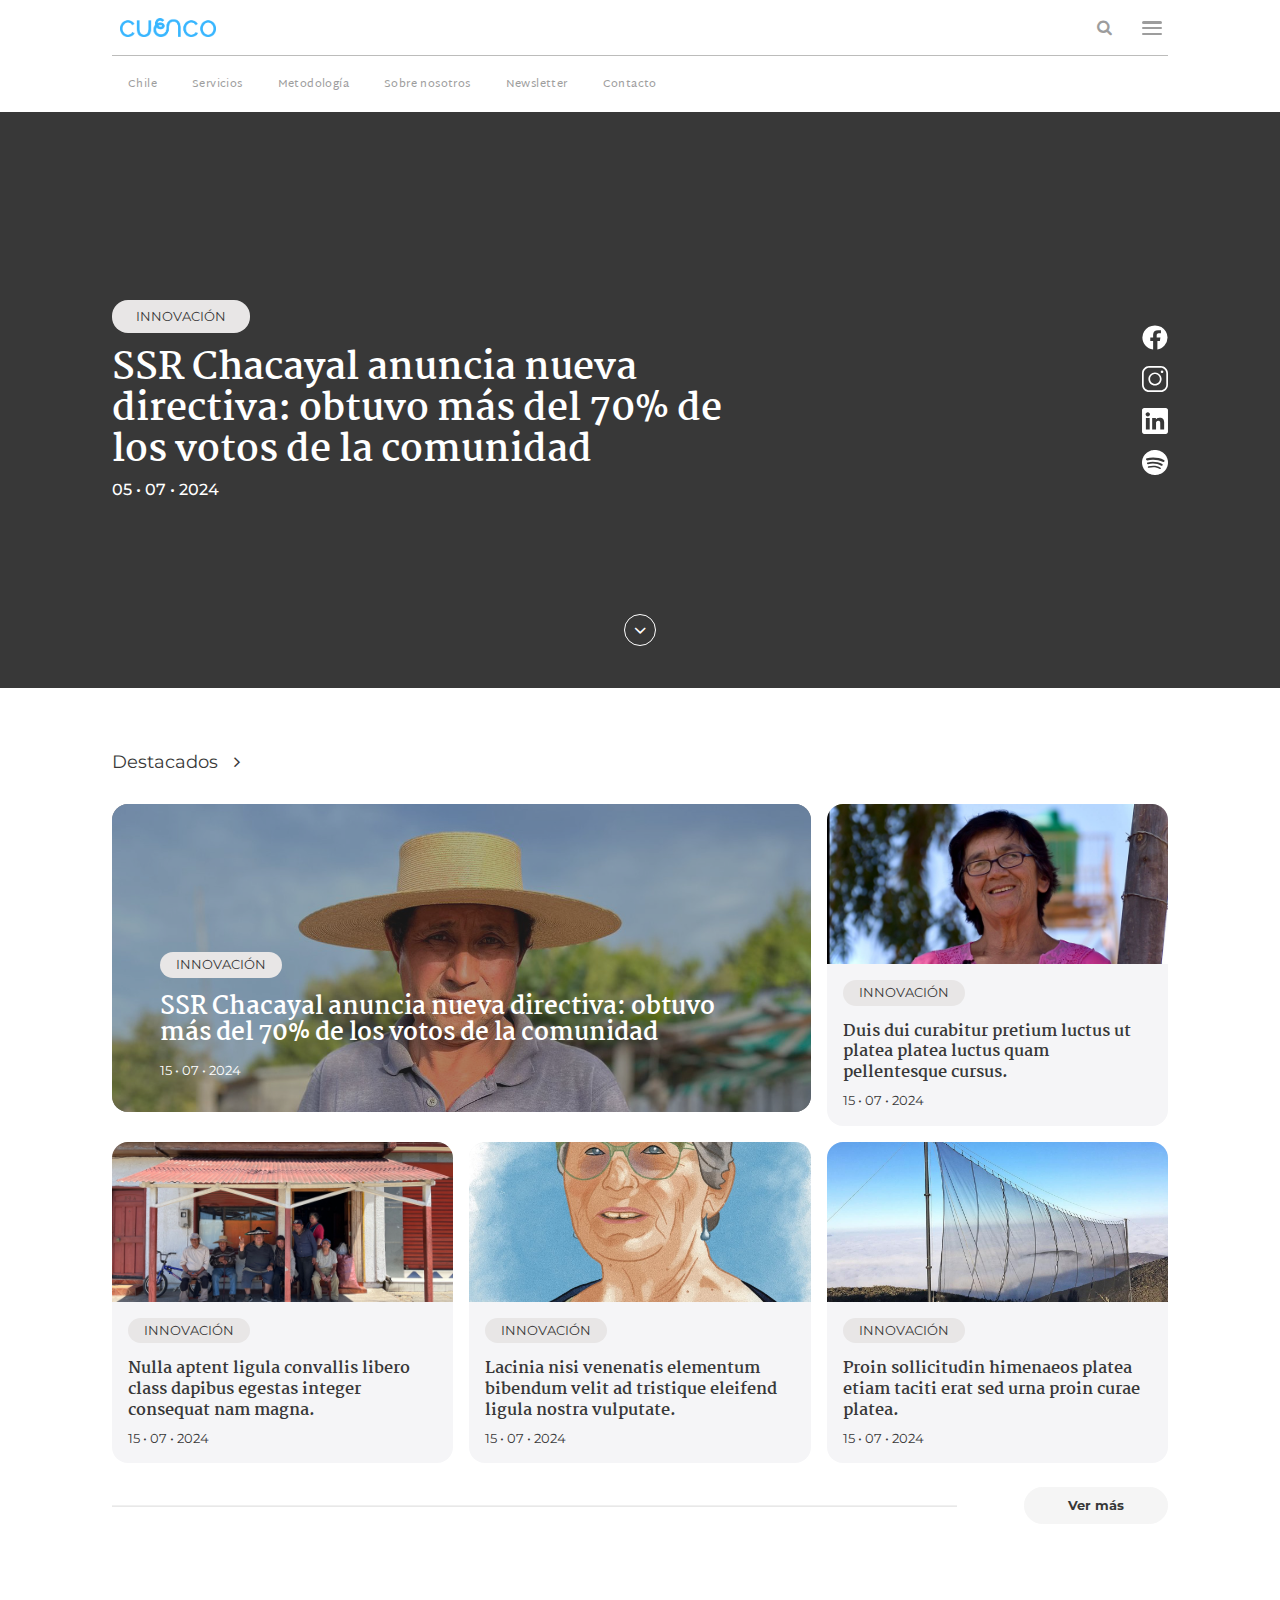
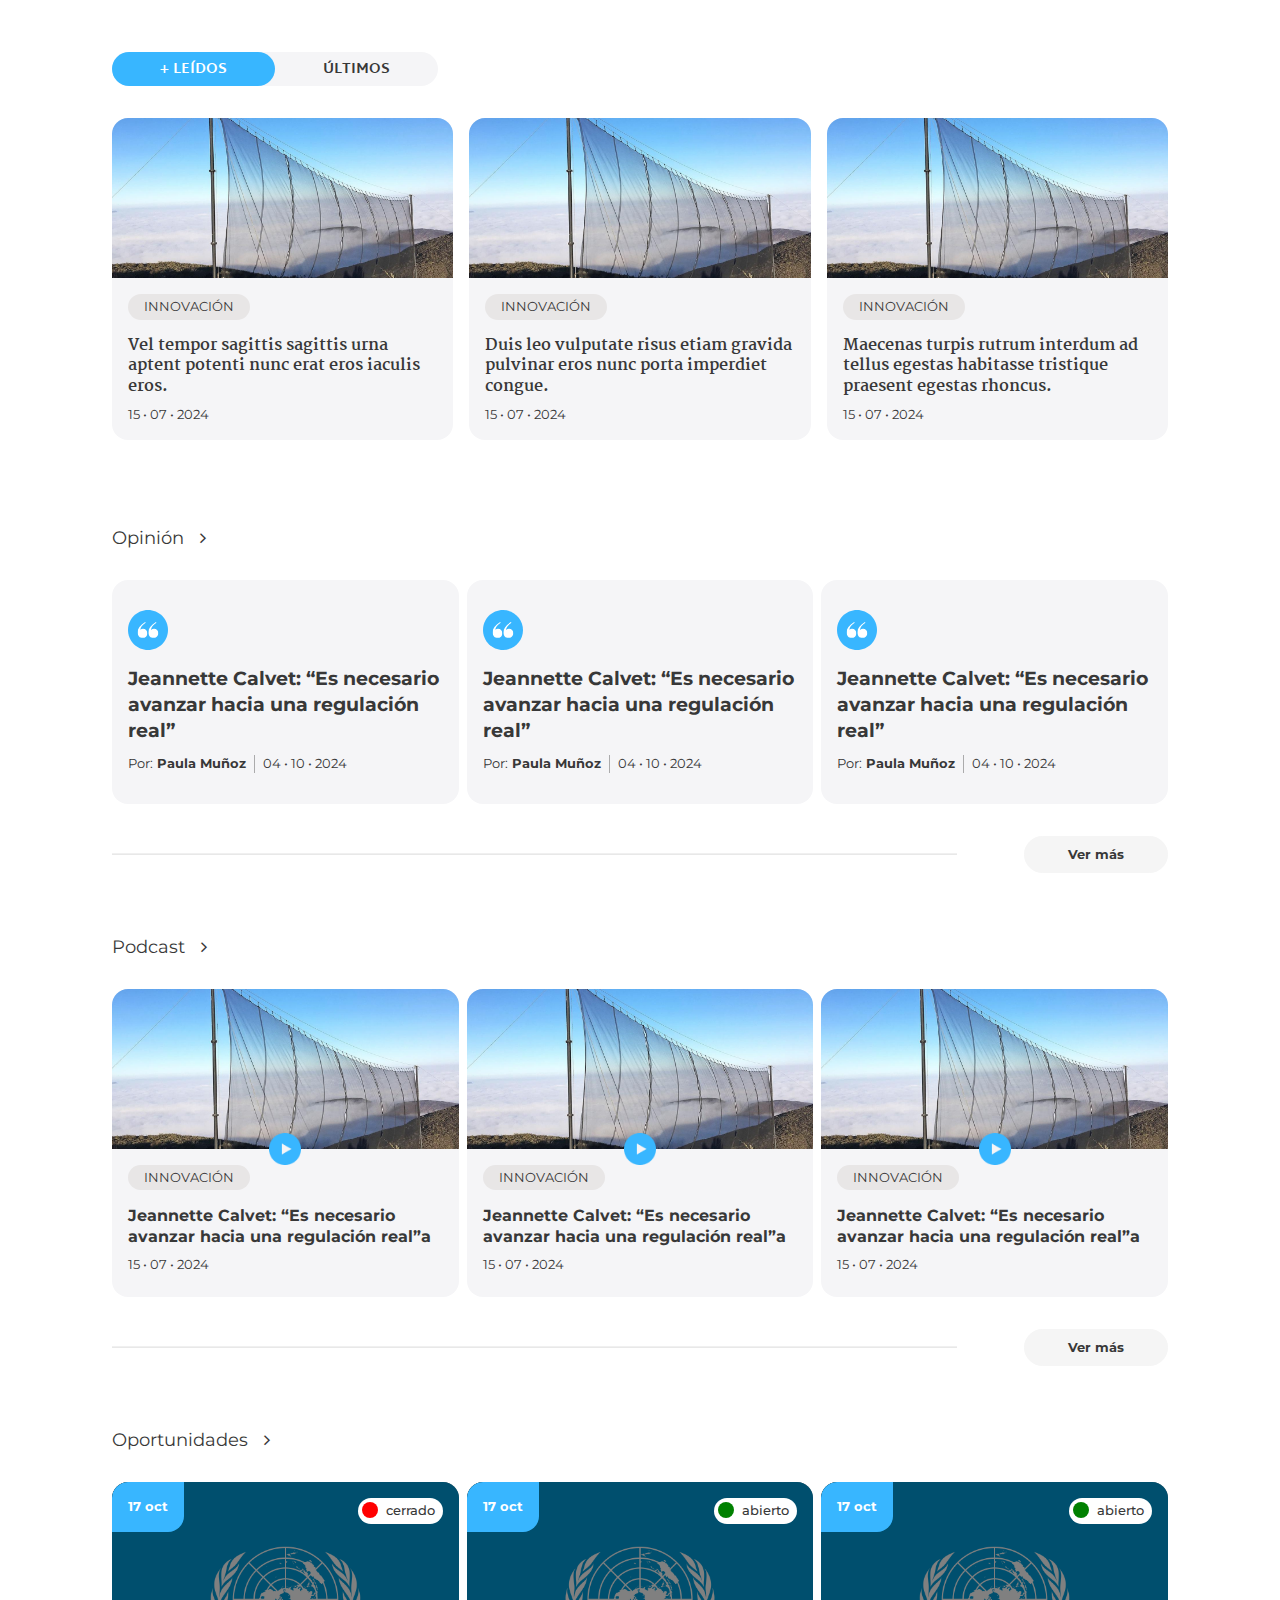
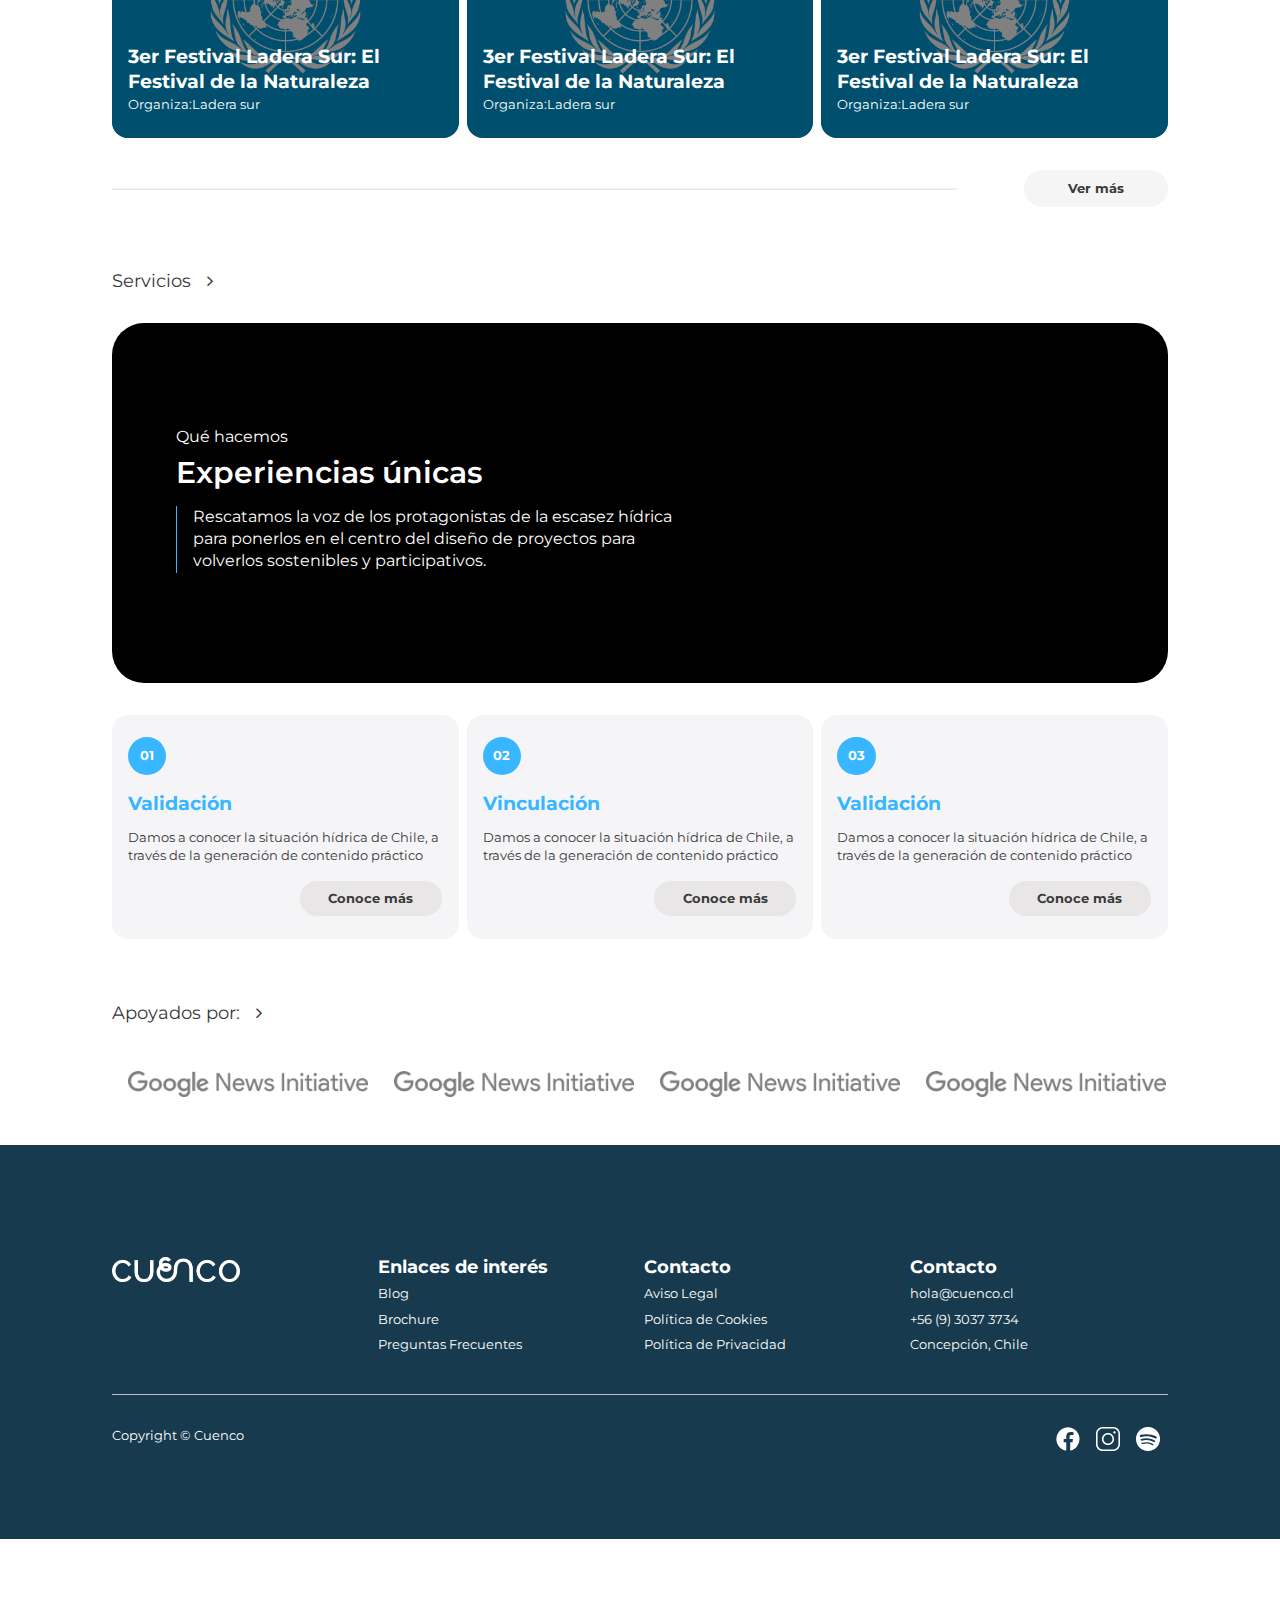
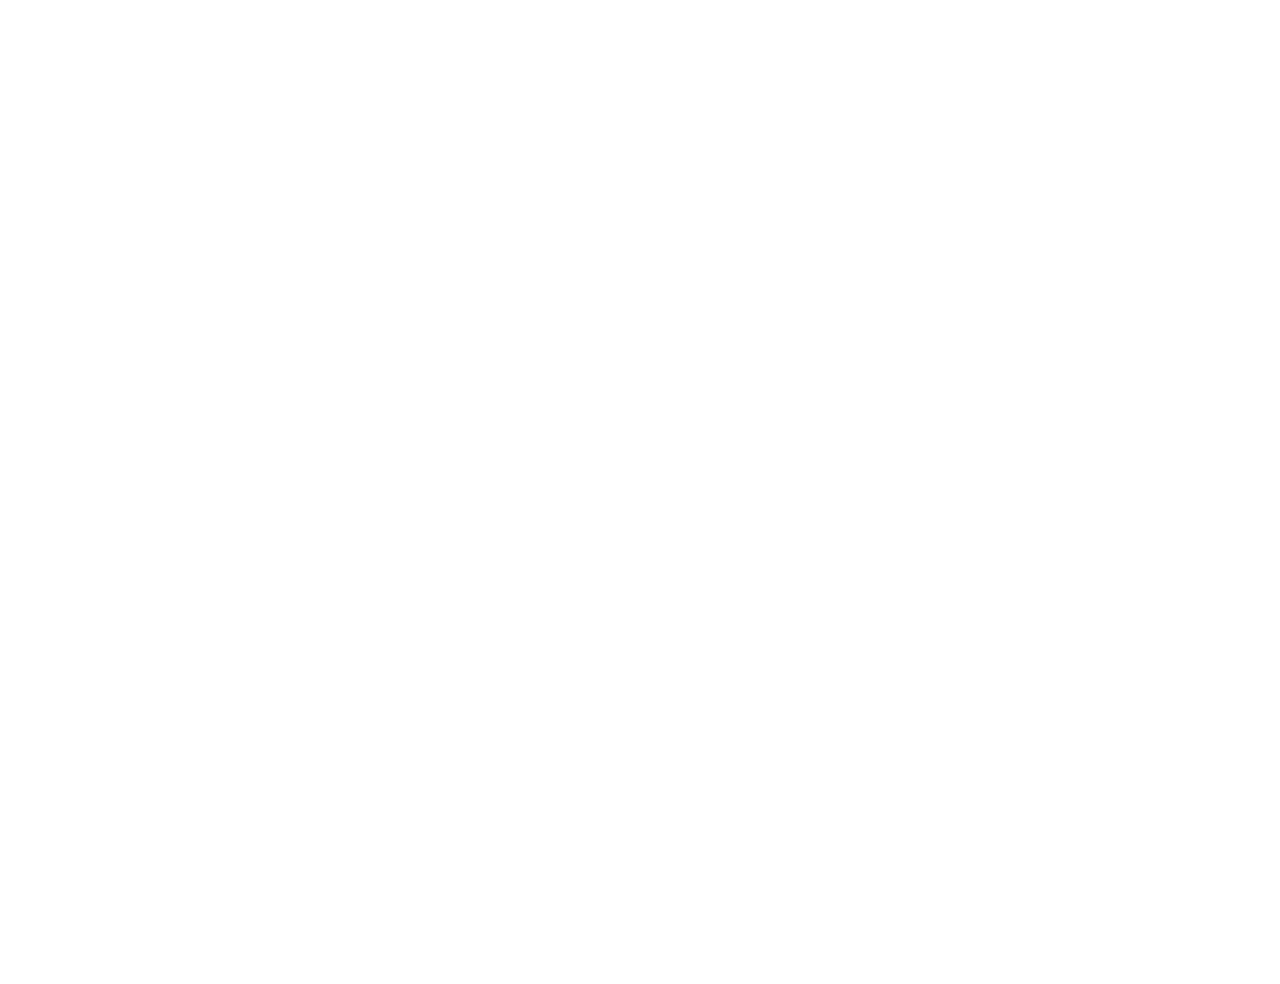
==== commit 91a02c88: "fix" ====
--- a/index.html
+++ b/index.html
@@ -5,8 +5,8 @@
     <meta charset="UTF-8">
     <link href="img/favicon.png" rel="shortcut icon">
     <meta name="viewport" content="width=device-width, initial-scale=1, maximum-scale=1">
-    <link href="css/main.css?v=9108" rel="stylesheet" type="text/css">
-    <script src="js/main.js?v=9108" type="text/javascript"></script>
+    <link href="css/main.css?v=45784" rel="stylesheet" type="text/css">
+    <script src="js/main.js?v=45784" type="text/javascript"></script>
     <!-- Meta tags facebook-->
     <meta property="og:title" content="#">
     <meta property="og:description" content="#">
@@ -162,7 +162,7 @@
                           <div class="bg"> <img src="img/uploads/8.jpeg"></div>
                         </div>
                         <div class="article__body"><span class="article__category">Innovación</span>
-                          <h4 class="article__title"><a href="single-new.html">Cursus fusce urna taciti enim colus erat per ut libero turpis ut.</a></h4><span class="article__date">15 • 07 • 2024</span>
+                          <h4 class="article__title"><a href="single-new.html">Duis dui curabitur pretium luctus ut platea platea luctus quam pellentesque cursus.</a></h4><span class="article__date">15 • 07 • 2024</span>
                         </div>
                       </article>
                     </div>
@@ -174,7 +174,7 @@
                       <div class="bg"> <img src="img/uploads/10.jpeg"></div>
                     </div>
                     <div class="article__body"> <span class="article__category">Innovación</span>
-                      <h4 class="article__title"><a href="single-new.html">Gravida mi per habitant sollicitudin fames fermentum fusce curabitur consequat in non.</a></h4><span class="article__date">15 • 07 • 2024</span>
+                      <h4 class="article__title"><a href="single-new.html">Nulla aptent ligula convallis libero class dapibus egestas integer consequat nam magna.</a></h4><span class="article__date">15 • 07 • 2024</span>
                     </div>
                   </article>
                 </div>
@@ -184,7 +184,7 @@
                       <div class="bg"> <img src="img/uploads/12.jpeg"></div>
                     </div>
                     <div class="article__body"> <span class="article__category">Innovación</span>
-                      <h4 class="article__title"><a href="single-new.html">Ullamcorper pretium dui etiam integer platea consequat gravida habitant hendrerit consequat nisi.</a></h4><span class="article__date">15 • 07 • 2024</span>
+                      <h4 class="article__title"><a href="single-new.html">Lacinia nisi venenatis elementum bibendum velit ad tristique eleifend ligula nostra vulputate.</a></h4><span class="article__date">15 • 07 • 2024</span>
                     </div>
                   </article>
                 </div>
@@ -194,7 +194,7 @@
                       <div class="bg"> <img src="img/uploads/11.jpeg"></div>
                     </div>
                     <div class="article__body"> <span class="article__category">Innovación</span>
-                      <h4 class="article__title"><a href="single-new.html">Sagittis nunc ad hac donec vulputate sem pulvinar enim tristique vitae litora.</a></h4><span class="article__date">15 • 07 • 2024</span>
+                      <h4 class="article__title"><a href="single-new.html">Proin sollicitudin himenaeos platea etiam taciti erat sed urna proin curae platea.</a></h4><span class="article__date">15 • 07 • 2024</span>
                     </div>
                   </article>
                 </div>
@@ -229,7 +229,7 @@
                       <div class="bg"> <img src="img/uploads/11.jpeg"></div>
                     </div>
                     <div class="article__body"> <span class="article__category">Innovación</span>
-                      <h4 class="article__title"><a href="single-new.html">Et ullamcorper lectus diam posuere id sagittis libero etiam metus etiam ultricies.</a></h4><span class="article__date">15 • 07 • 2024</span>
+                      <h4 class="article__title"><a href="single-new.html">Vel tempor sagittis sagittis urna aptent potenti nunc erat eros iaculis eros.</a></h4><span class="article__date">15 • 07 • 2024</span>
                     </div>
                   </article>
                 </div>
@@ -239,7 +239,7 @@
                       <div class="bg"> <img src="img/uploads/11.jpeg"></div>
                     </div>
                     <div class="article__body"> <span class="article__category">Innovación</span>
-                      <h4 class="article__title"><a href="single-new.html">Feugiat etiam tincidunt scelerisque metus per leo rutrum porta aliquet hendrerit metus.</a></h4><span class="article__date">15 • 07 • 2024</span>
+                      <h4 class="article__title"><a href="single-new.html">Duis leo vulputate risus etiam gravida pulvinar eros nunc porta imperdiet congue.</a></h4><span class="article__date">15 • 07 • 2024</span>
                     </div>
                   </article>
                 </div>
@@ -249,7 +249,7 @@
                       <div class="bg"> <img src="img/uploads/11.jpeg"></div>
                     </div>
                     <div class="article__body"> <span class="article__category">Innovación</span>
-                      <h4 class="article__title"><a href="single-new.html">Quisque justo consectetur varius scelerisque cras venenatis etiam ad per aliquam a.</a></h4><span class="article__date">15 • 07 • 2024</span>
+                      <h4 class="article__title"><a href="single-new.html">Maecenas turpis rutrum interdum ad tellus egestas habitasse tristique praesent egestas rhoncus.</a></h4><span class="article__date">15 • 07 • 2024</span>
                     </div>
                   </article>
                 </div>
@@ -263,7 +263,7 @@
                       <div class="bg"> <img src="img/uploads/4.jpeg"></div>
                     </div>
                     <div class="article__body"> 
-                      <h4 class="article__title"><a href="single-new.html">Elit litora massa aptent velit ornare elit ornare metus porta iaculis donec.</a></h4><span class="article__date">15 de enero, 2024</span>
+                      <h4 class="article__title"><a href="single-new.html">Maecenas sollicitudin augue vel tempor nibh lectus netus faucibus sollicitudin viverra colus.</a></h4><span class="article__date">15 de enero, 2024</span>
                     </div>
                   </article>
                 </div>
@@ -273,7 +273,7 @@
                       <div class="bg"> <img src="img/uploads/1.jpeg"></div>
                     </div>
                     <div class="article__body"> 
-                      <h4 class="article__title"><a href="single-new.html">Dictumst elit ornare mauris vel nibh habitant suspendisse aliquet ultricies nullam dictum.</a></h4><span class="article__date">15 de enero, 2024</span>
+                      <h4 class="article__title"><a href="single-new.html">Suspendisse dictum dictumst primis feugiat mauris orci integer posuere senectus congue tellus.</a></h4><span class="article__date">15 de enero, 2024</span>
                     </div>
                   </article>
                 </div>
@@ -283,7 +283,7 @@
                       <div class="bg"> <img src="img/uploads/2.jpeg"></div>
                     </div>
                     <div class="article__body"> 
-                      <h4 class="article__title"><a href="single-new.html">Viverra ultrices commodo maecenas suscipit ut facilisis non nunc primis aliquam hendrerit.</a></h4><span class="article__date">15 de enero, 2024</span>
+                      <h4 class="article__title"><a href="single-new.html">Quisque semper nunc lectus velit torquent euismod cursus ligula morbi viverra risus.</a></h4><span class="article__date">15 de enero, 2024</span>
                     </div>
                   </article>
                 </div>
--- a/css/main.css
+++ b/css/main.css
@@ -55,7 +55,7 @@
 input,
 textarea,
 select {
-  font-family: 'Martel', serif;
+  font-family: 'Montserrat', sans-serif;
   font-size: 16px;
   line-height: 22px;
   color: #383838;
@@ -95,7 +95,7 @@
 .h4,
 .h5 {
   margin-bottom: 10px;
-  font-family: 'Martel', serif;
+  font-family: 'Montserrat', sans-serif;
   font-weight: 500;
 }
 p {
@@ -1691,6 +1691,7 @@
 article.article--new .article__body .article__title {
   font-size: 20px;
   line-height: 26px;
+  font-family: 'Martel', serif;
 }
 article.article--new .article__body .article__date {
   font-size: 16px;
@@ -1992,6 +1993,9 @@
 article.article--service .article__body .article__name:hover {
   text-decoration: underline;
 }
+article.article--service .article__body p {
+  margin-bottom: 0;
+}
 article.article--service .article__body .article__flex {
   display: -ms-flexbox;
   display: flex;
@@ -2001,6 +2005,28 @@
 article.article--service .article__body .article__button {
   margin-top: 20px;
   text-align: right;
+}
+article.article--service .article__footer {
+  position: relative;
+  padding-top: 30px;
+  margin-top: 30px;
+}
+article.article--service .article__footer:after {
+  content: "";
+  position: absolute;
+  top: 0;
+  left: 0;
+  width: 15%;
+  height: 1px;
+  background-color: #38b6ff;
+}
+article.article--service .article__footer .article__detail {
+  margin-bottom: 20px;
+}
+article.article--service .article__footer .article__button {
+  position: relative;
+  margin-top: 40px;
+  text-align: center;
 }
 article.article--testimony {
   border: 1px solid #bcbcbb;
@@ -2144,6 +2170,14 @@
   background-color: #fff;
   color: #173a4e;
 }
+.btn.btn--primary {
+  background-color: #38b6ff;
+  color: #fff;
+}
+.btn.btn--primary:hover {
+  background-color: #fff;
+  color: #38b6ff;
+}
 .btn.btn--transparent {
   background-color: transparent;
   border: 1px solid #fff;
@@ -2217,11 +2251,10 @@
   overflow: hidden;
 }
 .faq .faq__item {
-  background-color: #fff;
-  border: 1px solid #38b6ff;
+  background-color: #f5f5f7;
   text-align: left;
   position: relative;
-  border-radius: 20px;
+  border-radius: 50px;
   overflow: hidden;
   margin-bottom: 40px;
 }
@@ -2233,41 +2266,28 @@
   margin-bottom: 0;
   padding: 15px 20px;
   transition: 0.5s;
-  font-size: 18px;
-  line-height: 25px;
-  font-weight: bold;
-  color: #38b6ff;
-  text-transform: uppercase;
+  color: #383838;
   font-family: 'Montserrat', sans-serif;
-}
-@media (min-width: 480px) {
-  .faq .faq__question {
-    font-size: 22px;
-    line-height: 25px;
-  }
+  font-size: 16px;
+  line-height: 24px;
 }
 @media (min-width: 720px) {
   .faq .faq__question {
     padding: 20px 30px;
-    font-size: 18px;
-    line-height: 25px;
+    font-size: 20px;
+    line-height: 28px;
   }
 }
 .faq .faq__question .fa {
   float: right;
   transition: 0.5s;
-  color: #38b6ff;
+  color: #383838;
   margin-left: 10px;
+  font-size: 24px;
 }
 .faq .faq__question:hover {
   cursor: pointer;
-  color: #38b6ff;
-}
-@media (min-width: 720px) and (min-width: 480px) {
-  .faq .faq__question {
-    font-size: 22px;
-    line-height: 25px;
-  }
+  color: #383838;
 }
 .faq .faq__answer {
   padding: 0 20px 20px;
@@ -3271,6 +3291,25 @@
   }
   header .header__nav ul li:hover:after {
     width: 100%;
+  }
+}
+.linetime {
+  position: relative;
+}
+.linetime:after {
+  content: "";
+  position: absolute;
+  top: 50%;
+  left: 90%;
+  -webkit-transform: translate(-50%, -50%);
+          transform: translate(-50%, -50%);
+  height: 100%;
+  width: 1px;
+  background-color: #000;
+}
+@media (min-width: 720px) {
+  .linetime:after {
+    left: 50%;
   }
 }
 .loader-space {
@@ -3681,6 +3720,32 @@
 section .swiper-pagination-bullet-active {
   background-color: #bcbcbb;
 }
+section .section__breadcrumb {
+  position: relative;
+  font-family: 'Montserrat', sans-serif;
+  margin-bottom: 40px;
+}
+section .section__breadcrumb a {
+  text-transform: initial;
+  letter-spacing: 0;
+  font-weight: 300;
+  font-size: 16px;
+  line-height: 18px;
+  opacity: 1;
+  font-family: $font-new;
+  color: #383838 !important;
+}
+section .section__breadcrumb a.current {
+  font-weight: 600;
+}
+section .section__breadcrumb span {
+  color: #383838;
+  font-size: 16px;
+  line-height: 16px;
+  padding: 0 10px;
+  position: relative;
+  top: 1px;
+}
 section .section__video {
   position: absolute;
   top: 0;
@@ -3719,21 +3784,6 @@
   height: 1px;
   background-color: #d9d9d9;
 }
-section .section__breadcrumb {
-  margin-bottom: 22px;
-  color: #fff;
-}
-section .section__breadcrumb a {
-  color: #fff;
-  margin-right: 10px;
-}
-section .section__breadcrumb a.current {
-  font-weight: bold;
-  text-decoration: underline;
-}
-section .section__breadcrumb a span {
-  margin-left: 10px;
-}
 section .section__box {
   padding: 20px;
   border-radius: 20px;
@@ -3876,7 +3926,7 @@
 }
 @media (min-width: 720px) {
   section .section__wrap {
-    padding: 60px 40px;
+    padding: 80px 40px;
   }
 }
 section .section__wrap.section__wrap--main {
@@ -3965,6 +4015,10 @@
 section.section--white {
   background-color: #fff;
   color: #383838;
+}
+section.section--dark {
+  background-color: #383838;
+  color: #fff;
 }
 section.section--color-primary {
   background: #38b6ff;
@@ -4113,18 +4167,17 @@
 section.section--oportunidades .section__footer {
   text-align: right;
 }
-section.section--partners {
-  margin-bottom: 80px;
-}
 section.section--partners .section__body {
-  display: -ms-flexbox;
-  display: flex;
-  -ms-flex-align: center;
-      align-items: center;
   width: 100%;
 }
 section.section--partners .section__body .section__logo {
   padding: 20px;
+}
+section.section--partners .section__body .section__logo img {
+  width: initial;
+  height: initial;
+  max-width: 300px;
+  max-height: 150px;
 }
 section.section--news .section__header .section__bar {
   display: -ms-flexbox;
@@ -4382,6 +4435,55 @@
   section.section--header--top {
     margin-top: 140px;
   }
+}
+section.section--header {
+  margin-top: 70px;
+}
+@media (min-width: 720px) {
+  section.section--header {
+    margin-top: 140px;
+  }
+}
+section.section--header .section__header {
+  text-align: center;
+  font-family: 'Montserrat', sans-serif !important;
+  margin: 0 auto;
+  max-width: 1000px;
+}
+section.section--header .section__header .section__subtitle {
+  color: #38b6ff;
+  text-transform: uppercase;
+  font-weight: bold;
+  display: inline-block;
+  margin-bottom: 20px;
+}
+section.section--header .section__header .section__title {
+  font-weight: bold;
+  margin-bottom: 20px;
+}
+section.section--header .section__header p {
+  font-size: 16px;
+  line-height: 24px;
+  font-weight: 500;
+}
+@media (min-width: 720px) {
+  section.section--header .section__header p {
+    font-size: 24px;
+    line-height: 32px;
+  }
+}
+section.section--header .section__bg {
+  position: relative;
+  height: 40vh;
+  background-color: #000;
+}
+@media (min-width: 720px) {
+  section.section--header .section__bg {
+    height: 80vh;
+  }
+}
+section.section--header .section__bg .bg {
+  opacity: 0.6;
 }
 section.section--methodology {
   margin-top: 70px;
@@ -4748,6 +4850,162 @@
   font-size: 20px;
   position: relative;
   top: 2px;
+}
+section.section--services--main .section__header {
+  text-align: center;
+  margin-bottom: 60px;
+}
+section.section--services--main .section__header .section__title {
+  color: #38b6ff;
+  font-weight: bold;
+}
+section.section--faq .section__header {
+  text-align: center;
+  margin-bottom: 60px;
+}
+section.section--faq .section__header .section__title {
+  color: #38b6ff;
+  font-weight: bold;
+}
+section.section--faq .section__footer .section__buttons {
+  text-align: center;
+}
+section.section--faq .section__footer .section__buttons .btn:first-child {
+  margin-right: 20px;
+}
+section.section--proyects {
+  background-color: #383838;
+  color: #fff;
+}
+section.section--proyects .section__header .section__content {
+  color: #fff;
+  padding-bottom: 40px;
+}
+@media (min-width: 720px) {
+  section.section--proyects .section__header .section__content {
+    padding-bottom: 0px;
+    padding-right: 20px;
+  }
+}
+section.section--proyects .section__header .section__numbers .section__number {
+  text-align: center;
+}
+section.section--proyects .section__header .section__numbers .section__number .section__number__circle {
+  width: 75px;
+  height: 75px;
+  line-height: 75px;
+  text-align: center;
+  border-radius: 50%;
+  overflow: hidden;
+  background-color: #fff;
+  color: #383838;
+  display: -ms-flexbox;
+  display: flex;
+  -ms-flex-pack: center;
+      justify-content: center;
+  -ms-flex-align: center;
+      align-items: center;
+  margin: 0 auto;
+  margin-bottom: 10px;
+}
+section.section--proyects .section__header .section__numbers .section__number p {
+  font-size: 16px;
+  line-height: 24px;
+}
+section.section--proyects .section__body .section__proyects .section__proyects__header {
+  margin-bottom: 20px;
+}
+@media (min-width: 720px) {
+  section.section--proyects .section__body .section__proyects .section__proyects__header {
+    margin-bottom: 40px;
+  }
+}
+section.section--proyects .section__body .section__proyects .section__proyects__header .section__title {
+  font-family: 'Montserrat', sans-serif;
+  font-weight: 400;
+}
+section.section--proyects .section__body .section__proyects .section__proyects__header .section__title span {
+  margin-left: 20px;
+}
+section.section--proyects .section__footer {
+  text-align: right;
+}
+section.section--line {
+  position: relative;
+  z-index: 1;
+  background-color: transparent;
+}
+section.section--line:after {
+  content: "";
+  position: absolute;
+  top: 20px;
+  left: 90%;
+  -webkit-transform: translate(-50%, -50%);
+          transform: translate(-50%, -50%);
+  width: 40px;
+  height: 40px;
+  line-height: 40px;
+  text-align: center;
+  border-radius: 50%;
+  overflow: hidden;
+  background-color: #38b6ff;
+}
+@media (min-width: 720px) {
+  section.section--line:after {
+    left: 50%;
+  }
+}
+@media (min-width: 720px) {
+  section.section--line.section--line--right .section__bg {
+    float: right;
+  }
+}
+@media (min-width: 720px) {
+  section.section--line.section--line--right .section__body .section__content {
+    float: left;
+  }
+}
+section.section--line .section__header {
+  text-align: center;
+}
+section.section--line .section__header .section__title {
+  font-family: 'Martel', serif;
+}
+section.section--line .section__body .section__content {
+  max-width: 80%;
+  text-align: center;
+  padding: 20px;
+}
+@media (min-width: 720px) {
+  section.section--line .section__body .section__content {
+    max-width: 70%;
+    float: right;
+  }
+}
+section.section--line .section__body .section__content .section__age {
+  display: inline-block;
+  font-size: 40px;
+  line-height: 48px;
+  color: #38b6ff;
+  font-weight: bold;
+  margin-bottom: 20px;
+}
+section.section--line .section__body .section__content p {
+  font-size: 20px;
+  line-height: 28px;
+}
+section.section--line .section__bg {
+  position: relative;
+  height: 300px;
+  overflow: hidden;
+  border-radius: 20px;
+  max-width: 80%;
+}
+@media (min-width: 720px) {
+  section.section--line .section__bg {
+    float: left;
+    max-width: 70%;
+  }
 }
 @font-face {
   font-family: 'swiper-icons';
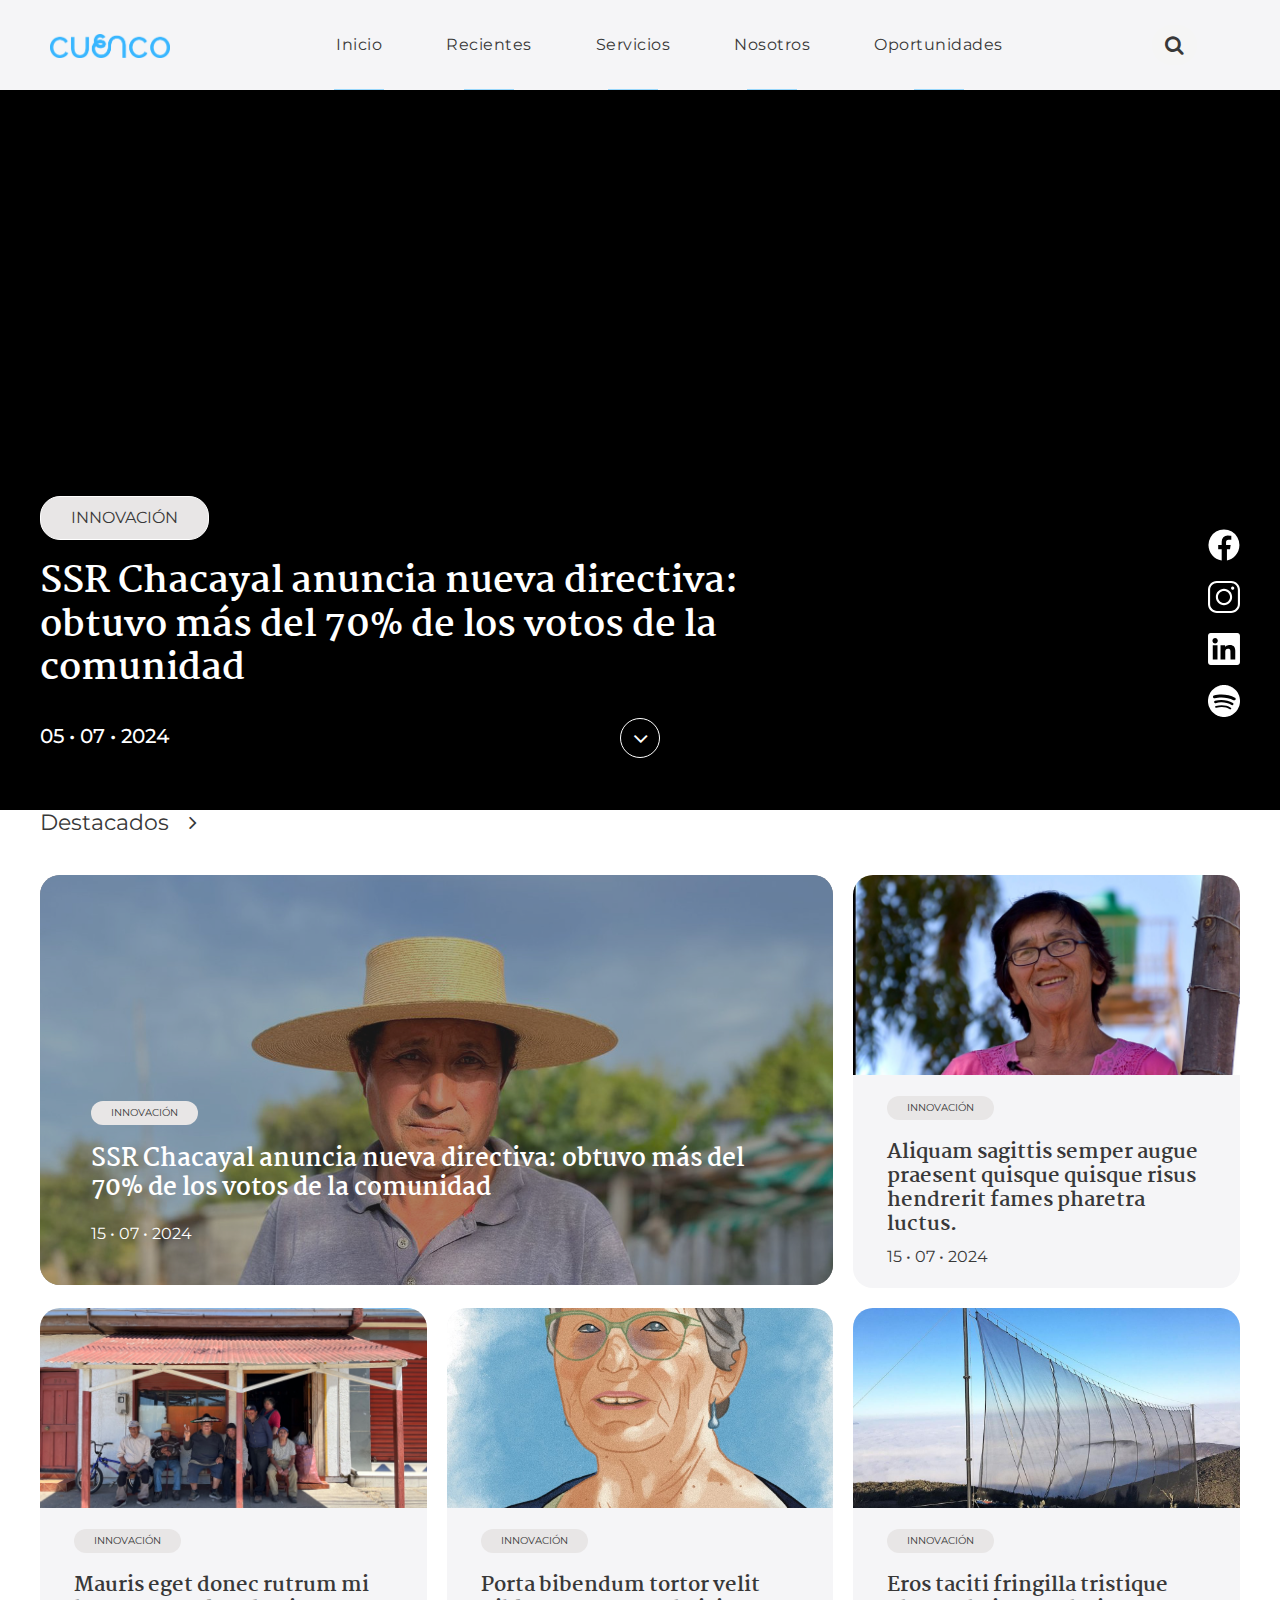
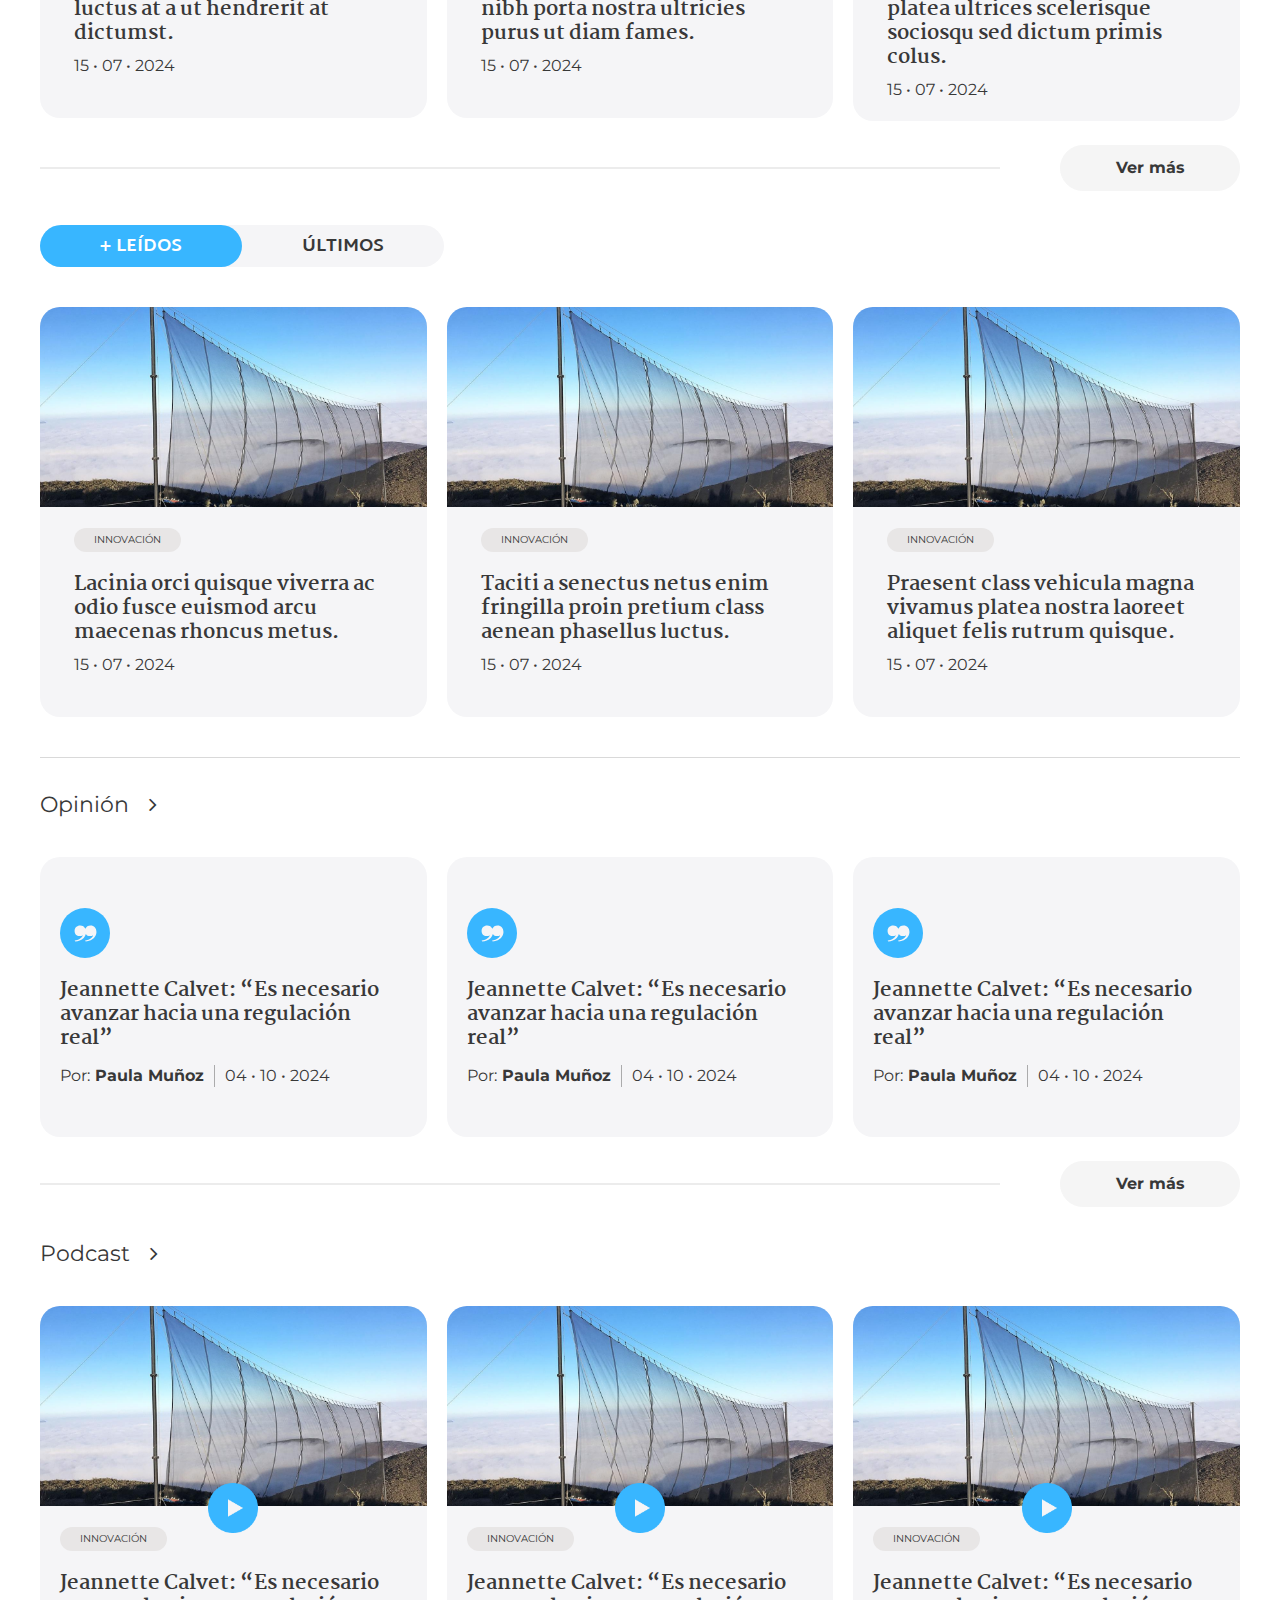
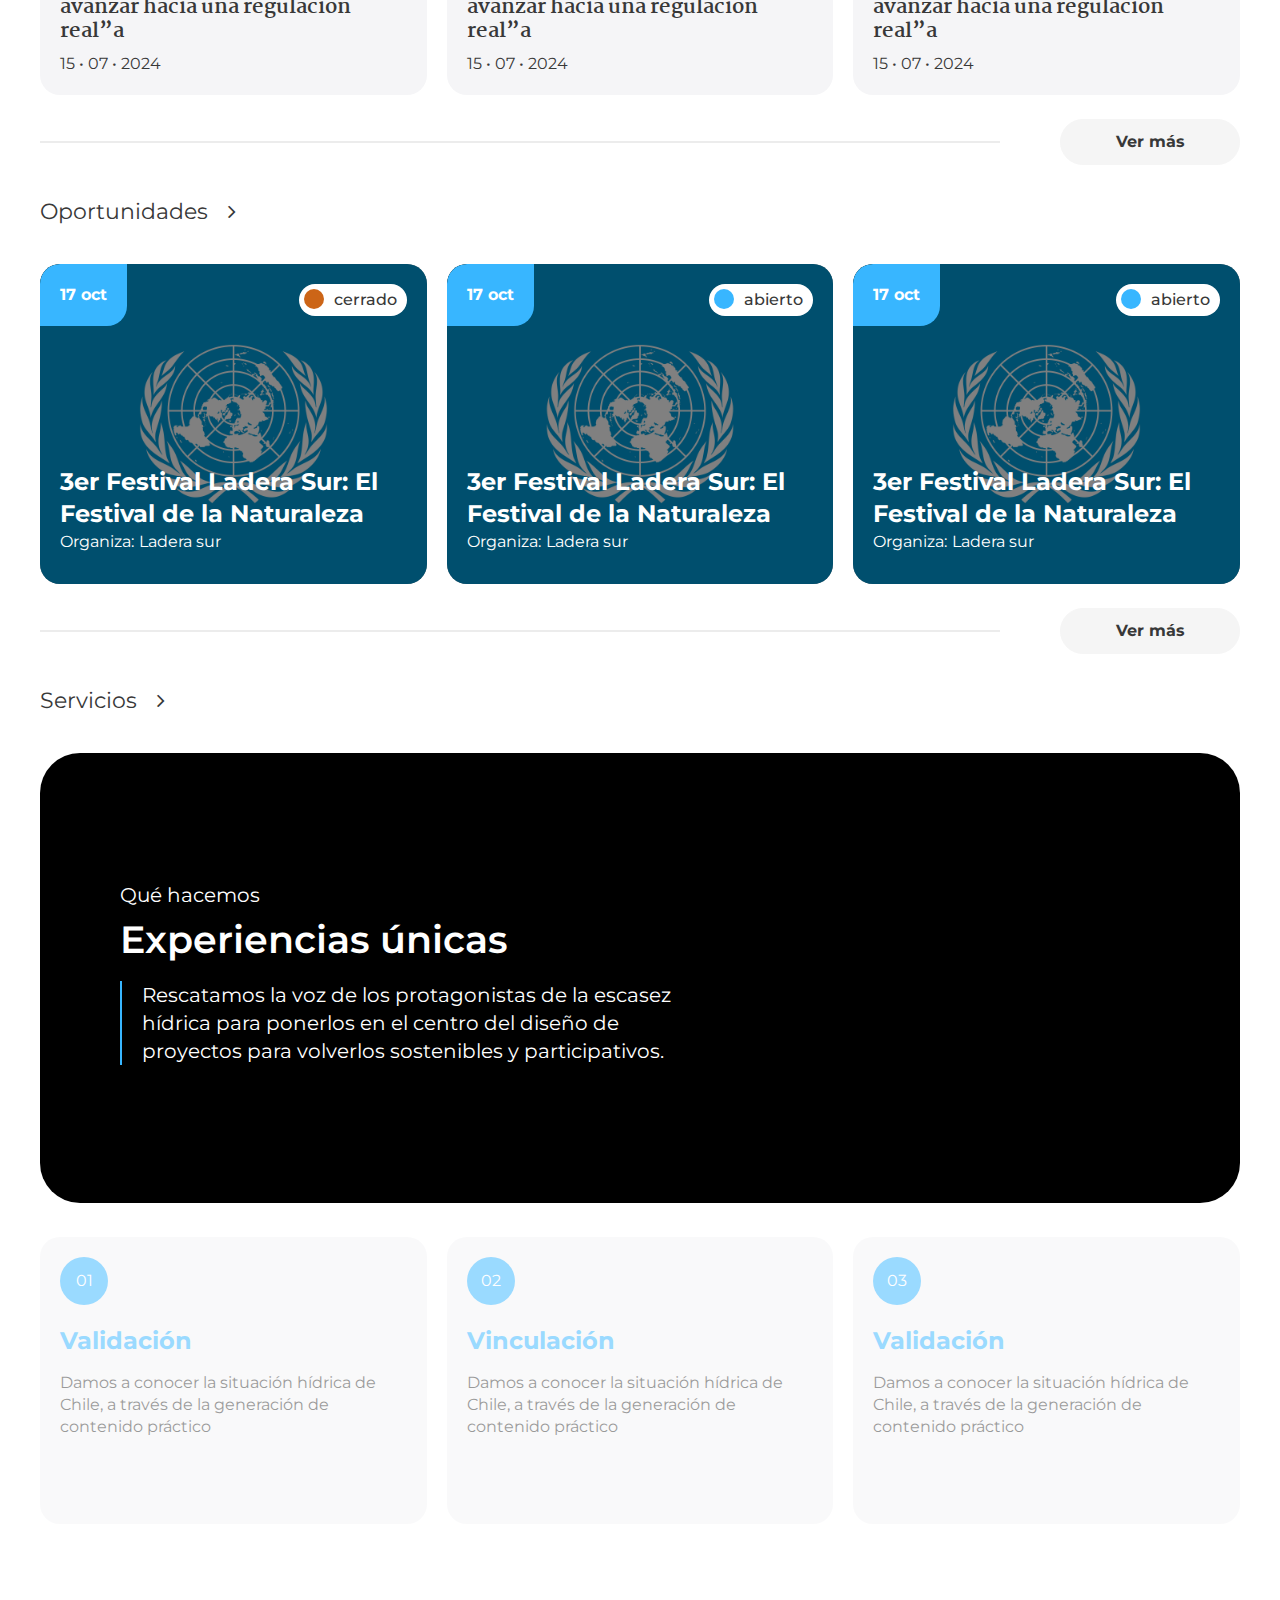
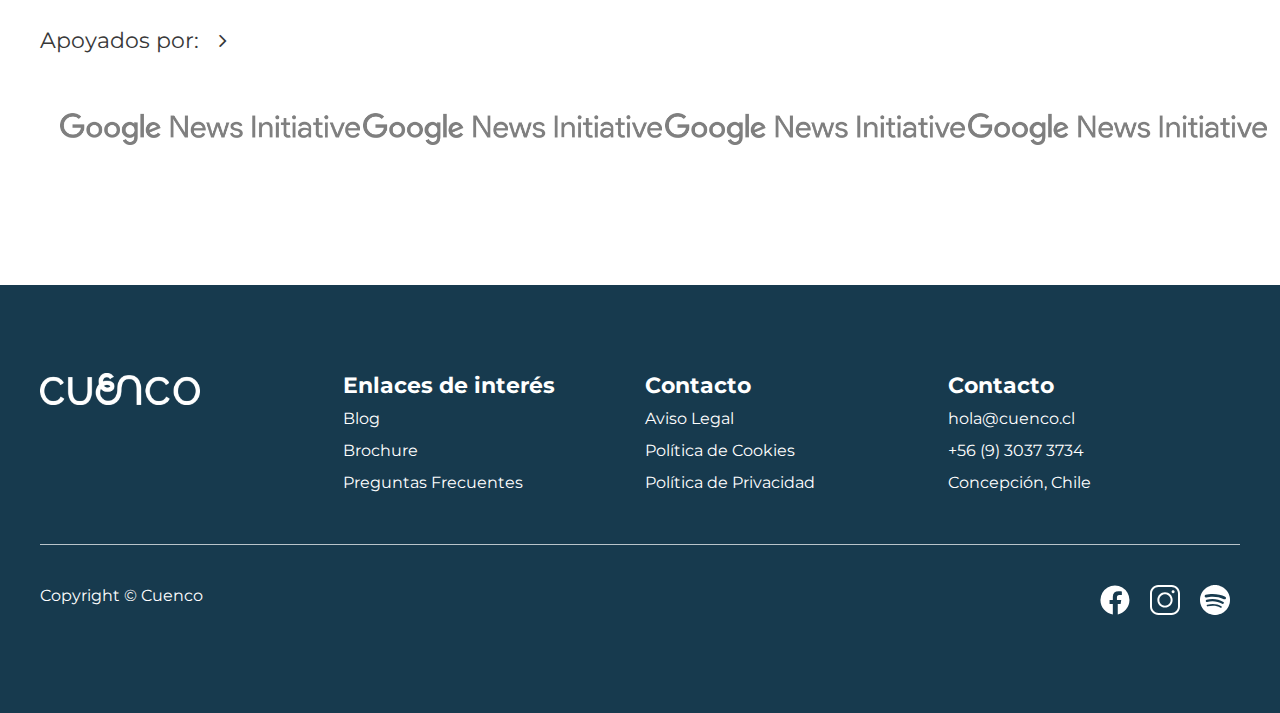
==== commit bed8a0c1: "fix" ====
--- a/index.html
+++ b/index.html
@@ -5,8 +5,8 @@
     <meta charset="UTF-8">
     <link href="img/favicon.png" rel="shortcut icon">
     <meta name="viewport" content="width=device-width, initial-scale=1, maximum-scale=1">
-    <link href="css/main.css?v=45784" rel="stylesheet" type="text/css">
-    <script src="js/main.js?v=45784" type="text/javascript"></script>
+    <link href="css/main.css?v=44156" rel="stylesheet" type="text/css">
+    <script src="js/main.js?v=44156" type="text/javascript"></script>
     <!-- Meta tags facebook-->
     <meta property="og:title" content="#">
     <meta property="og:description" content="#">
@@ -27,14 +27,34 @@
         <div class="header__wrap">
           <div class="header__inner">
             <div class="header__logo"><a href="index.html"><img src="img/icons/logo-cuenco.png"></a></div>
-            <div class="header__search">
-              <form action="catalog.html" method="get"></form><span class="fa fa-search"></span>
-              <input type="text" name="s" placeholder="Buscar...">
-              <div class="header__search__close"> <span class="fa fa-close"></span></div>
+            <div class="header__nav">
+              <div class="header__nav__bg"></div>
+              <div class="header__nav__nav">
+                <div class="header__nav__close">
+                  <div></div>
+                  <div></div>
+                </div>
+                <div class="header__nav__back">
+                  <div></div>
+                  <div></div>
+                  <div></div>
+                </div>
+                <div class="header__menu">
+                  <nav>
+                    <ul>
+                      <li><a href="index.html">Inicio</a></li>
+                      <li><a href="recientes.html">Recientes</a></li>
+                      <li><a href="services.html">Servicios</a></li>
+                      <li><a href="aboutus.html">Nosotros</a></li>
+                      <li><a href="oportunidades.html">Oportunidades</a></li>
+                    </ul>
+                  </nav>
+                </div>
+              </div>
             </div>
             <div class="header__right">
-              <div class="header__item header__item--search">
-                <div search-open class="header__item__symbol"><span class="fa fa-search"></span></div>
+              <div class="header__buttons"> 
+                <div class="header__button"> <a href="#" class="btn btn--min"><span class="fa fa-search"></span></a></div>
               </div>
               <div class="header__item header__item--ham">
                 <div class="header__ham"><span></span><span></span><span></span></div>
@@ -58,57 +78,13 @@
                 <div class="header__nav__nav__body">
                   <div class="header__nav__nav__menu"> 
                     <ul>
-                      <li><a href="news.html">Chile</a></li>
+                      <li><a href="index.html">Inicio</a></li>
+                      <li><a href="recientes.html">Recientes</a></li>
                       <li><a href="services.html">Servicios</a></li>
-                      <li><a href="methodology.html">Metodología</a></li>
-                      <li><a href="aboutus.html">Sobre nosotros</a></li>
-                      <li><a data-modal-newsletter>Newsletter</a></li>
-                      <li><a data-goto="footer">Contacto</a></li>
+                      <li><a href="aboutus.html">Nosotros</a></li>
+                      <li><a href="oportunidades.html">Oportunidades</a></li>
                     </ul>
                   </div>
-                </div>
-                <div class="header__nav__nav__footer"> 
-                  <div class="header__nav__nav__footer__socials"> 
-                    <div class="header__nav__nav__footer__social"> <a href="#"><img src="img/icons/icon-facebook-white.svg"></a></div>
-                    <div class="header__nav__nav__footer__social"> <a href="#"><img src="img/icons/icon-tiktok-white.svg"></a></div>
-                    <div class="header__nav__nav__footer__social"> <a href="#"><img src="img/icons/icon-instagram-white.svg"></a></div>
-                    <div class="header__nav__nav__footer__social"> <a href="#"><img src="img/icons/icon-x-white.svg"></a></div>
-                    <div class="header__nav__nav__footer__social"> <a href="#"><img src="img/icons/icon-linkedin-white.svg"></a></div>
-                    <div class="header__nav__nav__footer__social"> <a href="#"><img src="img/icons/icon-youtube-white.svg"></a></div>
-                    <div class="header__nav__nav__footer__social"> <a href="#"><img src="img/icons/icon-spotify-white.svg"></a></div>
-                  </div>
-                </div>
-              </div>
-            </div>
-          </div>
-        </div>
-      </div>
-      <div class="header__secondary">
-        <div class="header__wrap">
-          <div class="header__inner">
-            <div class="header__nav">
-              <div class="header__nav__bg"></div>
-              <div class="header__nav__nav">
-                <div class="header__nav__close">
-                  <div></div>
-                  <div></div>
-                </div>
-                <div class="header__nav__back">
-                  <div></div>
-                  <div></div>
-                  <div></div>
-                </div>
-                <div class="header__menu">
-                  <nav>
-                    <ul>
-                      <li><a href="news.html">Chile</a></li>
-                      <li><a href="services.html">Servicios</a></li>
-                      <li><a href="methodology.html">Metodología</a></li>
-                      <li><a href="aboutus.html">Sobre nosotros</a></li>
-                      <li><a data-modal-newsletter>Newsletter</a></li>
-                      <li><a data-goto="footer">Contacto</a></li>
-                    </ul>
-                  </nav>
                 </div>
               </div>
             </div>
@@ -162,7 +138,7 @@
                           <div class="bg"> <img src="img/uploads/8.jpeg"></div>
                         </div>
                         <div class="article__body"><span class="article__category">Innovación</span>
-                          <h4 class="article__title"><a href="single-new.html">Duis dui curabitur pretium luctus ut platea platea luctus quam pellentesque cursus.</a></h4><span class="article__date">15 • 07 • 2024</span>
+                          <h4 class="article__title"><a href="single-new.html">Aliquam sagittis semper augue praesent quisque quisque risus hendrerit fames pharetra luctus.</a></h4><span class="article__date">15 • 07 • 2024</span>
                         </div>
                       </article>
                     </div>
@@ -174,7 +150,7 @@
                       <div class="bg"> <img src="img/uploads/10.jpeg"></div>
                     </div>
                     <div class="article__body"> <span class="article__category">Innovación</span>
-                      <h4 class="article__title"><a href="single-new.html">Nulla aptent ligula convallis libero class dapibus egestas integer consequat nam magna.</a></h4><span class="article__date">15 • 07 • 2024</span>
+                      <h4 class="article__title"><a href="single-new.html">Mauris eget donec rutrum mi luctus at a ut hendrerit at dictumst.</a></h4><span class="article__date">15 • 07 • 2024</span>
                     </div>
                   </article>
                 </div>
@@ -184,7 +160,7 @@
                       <div class="bg"> <img src="img/uploads/12.jpeg"></div>
                     </div>
                     <div class="article__body"> <span class="article__category">Innovación</span>
-                      <h4 class="article__title"><a href="single-new.html">Lacinia nisi venenatis elementum bibendum velit ad tristique eleifend ligula nostra vulputate.</a></h4><span class="article__date">15 • 07 • 2024</span>
+                      <h4 class="article__title"><a href="single-new.html">Porta bibendum tortor velit nibh porta nostra ultricies purus ut diam fames.</a></h4><span class="article__date">15 • 07 • 2024</span>
                     </div>
                   </article>
                 </div>
@@ -194,7 +170,7 @@
                       <div class="bg"> <img src="img/uploads/11.jpeg"></div>
                     </div>
                     <div class="article__body"> <span class="article__category">Innovación</span>
-                      <h4 class="article__title"><a href="single-new.html">Proin sollicitudin himenaeos platea etiam taciti erat sed urna proin curae platea.</a></h4><span class="article__date">15 • 07 • 2024</span>
+                      <h4 class="article__title"><a href="single-new.html">Eros taciti fringilla tristique platea ultrices scelerisque sociosqu sed dictum primis colus.</a></h4><span class="article__date">15 • 07 • 2024</span>
                     </div>
                   </article>
                 </div>
@@ -229,7 +205,7 @@
                       <div class="bg"> <img src="img/uploads/11.jpeg"></div>
                     </div>
                     <div class="article__body"> <span class="article__category">Innovación</span>
-                      <h4 class="article__title"><a href="single-new.html">Vel tempor sagittis sagittis urna aptent potenti nunc erat eros iaculis eros.</a></h4><span class="article__date">15 • 07 • 2024</span>
+                      <h4 class="article__title"><a href="single-new.html">Lacinia orci quisque viverra ac odio fusce euismod arcu maecenas rhoncus metus.</a></h4><span class="article__date">15 • 07 • 2024</span>
                     </div>
                   </article>
                 </div>
@@ -239,7 +215,7 @@
                       <div class="bg"> <img src="img/uploads/11.jpeg"></div>
                     </div>
                     <div class="article__body"> <span class="article__category">Innovación</span>
-                      <h4 class="article__title"><a href="single-new.html">Duis leo vulputate risus etiam gravida pulvinar eros nunc porta imperdiet congue.</a></h4><span class="article__date">15 • 07 • 2024</span>
+                      <h4 class="article__title"><a href="single-new.html">Taciti a senectus netus enim fringilla proin pretium class aenean phasellus luctus.</a></h4><span class="article__date">15 • 07 • 2024</span>
                     </div>
                   </article>
                 </div>
@@ -249,7 +225,7 @@
                       <div class="bg"> <img src="img/uploads/11.jpeg"></div>
                     </div>
                     <div class="article__body"> <span class="article__category">Innovación</span>
-                      <h4 class="article__title"><a href="single-new.html">Maecenas turpis rutrum interdum ad tellus egestas habitasse tristique praesent egestas rhoncus.</a></h4><span class="article__date">15 • 07 • 2024</span>
+                      <h4 class="article__title"><a href="single-new.html">Praesent class vehicula magna vivamus platea nostra laoreet aliquet felis rutrum quisque.</a></h4><span class="article__date">15 • 07 • 2024</span>
                     </div>
                   </article>
                 </div>
@@ -263,7 +239,7 @@
                       <div class="bg"> <img src="img/uploads/4.jpeg"></div>
                     </div>
                     <div class="article__body"> 
-                      <h4 class="article__title"><a href="single-new.html">Maecenas sollicitudin augue vel tempor nibh lectus netus faucibus sollicitudin viverra colus.</a></h4><span class="article__date">15 de enero, 2024</span>
+                      <h4 class="article__title"><a href="single-new.html">Vestibulum nisl orci vel nunc placerat morbi vitae turpis arcu suscipit aenean.</a></h4><span class="article__date">15 de enero, 2024</span>
                     </div>
                   </article>
                 </div>
@@ -273,7 +249,7 @@
                       <div class="bg"> <img src="img/uploads/1.jpeg"></div>
                     </div>
                     <div class="article__body"> 
-                      <h4 class="article__title"><a href="single-new.html">Suspendisse dictum dictumst primis feugiat mauris orci integer posuere senectus congue tellus.</a></h4><span class="article__date">15 de enero, 2024</span>
+                      <h4 class="article__title"><a href="single-new.html">Molestie tincidunt justo felis duis ad primis scelerisque ultricies himenaeos morbi purus.</a></h4><span class="article__date">15 de enero, 2024</span>
                     </div>
                   </article>
                 </div>
@@ -283,7 +259,7 @@
                       <div class="bg"> <img src="img/uploads/2.jpeg"></div>
                     </div>
                     <div class="article__body"> 
-                      <h4 class="article__title"><a href="single-new.html">Quisque semper nunc lectus velit torquent euismod cursus ligula morbi viverra risus.</a></h4><span class="article__date">15 de enero, 2024</span>
+                      <h4 class="article__title"><a href="single-new.html">Mattis nunc ultrices nullam tempus luctus varius curae vivamus imperdiet phasellus enim.</a></h4><span class="article__date">15 de enero, 2024</span>
                     </div>
                   </article>
                 </div>
@@ -299,7 +275,7 @@
           </div>
           <div class="section__body"> 
             <div class="section__columns">
-              <div class="cols">
+              <div class="cols cols-gutter-2"> 
                 <div class="col-md-4">
                   <article class="article--column">
                     <div class="article__icon"> <img src="img/icons/icon-comillas-circle.svg"></div>
@@ -348,7 +324,7 @@
           </div>
           <div class="section__body"> 
             <div class="section__columns">
-              <div class="cols">
+              <div class="cols cols-gutter-2">
                 <div class="col-md-4">
                   <article class="article--podcast">
                     <div class="article__bg"> 
@@ -397,7 +373,7 @@
           </div>
           <div class="section__body"> 
             <div class="section__columns">
-              <div class="cols">
+              <div class="cols cols-gutter-2">
                 <div class="col-md-4">
                   <article class="article--oportunidad"><span class="article__date">17 oct</span>
                     <div class="article__state article__state--close"><span>cerrado</span></div>
@@ -462,7 +438,7 @@
             </div>
           </div>
           <div class="section__footer">
-            <div class="cols">
+            <div class="cols cols-gutter-2">
               <div class="col-md-4">
                 <article class="article--service">
                   <div class="article__body">
--- a/css/main.css
+++ b/css/main.css
@@ -43,12 +43,6 @@
   -webkit-font-smoothing: antialiased;
   background: #fff;
   margin: 0;
-  zoom: 90%;
-}
-@media (min-width: 720px) {
-  body {
-    zoom: 80%;
-  }
 }
 body,
 button,
@@ -1634,6 +1628,7 @@
 article .article__title {
   margin-bottom: 10px;
   font-weight: 700;
+  font-family: 'Martel', serif;
 }
 article .article__description {
   font-weight: 400;
@@ -1650,7 +1645,7 @@
   background-color: #f5f5f7;
   padding: 0;
   transition: 0.3s;
-  min-height: 385px;
+  min-height: 410px;
 }
 article.article--new:hover {
   -webkit-transform: translateY(-5px);
@@ -1682,15 +1677,20 @@
   color: #383838;
   font-family: 'Montserrat', sans-serif;
   margin-bottom: 20px;
-  font-size: 16px;
-  line-height: 22px;
+  font-size: 10px;
+  line-height: 14px;
 }
 article.article--new .article__body {
   padding: 20px;
 }
+@media (min-width: 720px) {
+  article.article--new .article__body {
+    padding: 20px 34px;
+  }
+}
 article.article--new .article__body .article__title {
   font-size: 20px;
-  line-height: 26px;
+  line-height: 120%;
   font-family: 'Martel', serif;
 }
 article.article--new .article__body .article__date {
@@ -1715,8 +1715,12 @@
   left: 0;
   width: 100%;
   z-index: 2;
-  padding: 40px 60px;
   color: #fff;
+}
+@media (min-width: 720px) {
+  article.article--new.article--new--big .article__body {
+    padding: 40px 51px;
+  }
 }
 article.article--new.article--new--big .article__body .article__title {
   font-size: 22px;
@@ -1728,6 +1732,12 @@
   article.article--new.article--new--big .article__body .article__title {
     font-size: 30px;
     line-height: 33px;
+  }
+}
+@media (min-width: 720px) {
+  article.article--new.article--new--big .article__body .article__title {
+    font-size: 24px;
+    line-height: 120%;
   }
 }
 article.article--new.article--new--big .article__body .article__title a {
@@ -1774,6 +1784,9 @@
   -webkit-transform: translate(-50%, -50%);
           transform: translate(-50%, -50%);
   z-index: 2;
+}
+article.article--podcast .article__icon img {
+  width: 50px;
 }
 article.article--podcast .article__category {
   display: inline-block;
@@ -1786,15 +1799,15 @@
   color: #383838;
   font-family: 'Montserrat', sans-serif;
   margin-bottom: 20px;
-  font-size: 16px;
-  line-height: 22px;
+  font-size: 10px;
+  line-height: 14px;
 }
 article.article--podcast .article__body {
   padding: 20px;
 }
 article.article--podcast .article__body .article__title {
   font-size: 20px;
-  line-height: 26px;
+  line-height: 120%;
 }
 article.article--podcast .article__body .article__date {
   font-size: 16px;
@@ -1843,7 +1856,7 @@
   padding-left: 35px;
 }
 article.article--oportunidad .article__state.article__state--close:before {
-  background-color: #f00;
+  background-color: #cc6517;
 }
 article.article--oportunidad .article__state:before {
   content: "";
@@ -1857,7 +1870,7 @@
   text-align: center;
   border-radius: 50%;
   overflow: hidden;
-  background-color: #008000;
+  background-color: #38b6ff;
 }
 article.article--oportunidad .article__bg {
   overflow: hidden;
@@ -1895,6 +1908,9 @@
   font-size: 16px;
   line-height: 24px;
   font-weight: 400;
+}
+article.article--oportunidad .article__body .article__name span {
+  padding-left: 5px;
 }
 article.article--column {
   background-color: #f5f5f7;
@@ -1906,6 +1922,7 @@
       flex-direction: column;
   -ms-flex-pack: center;
       justify-content: center;
+  padding: 20px;
 }
 article.article--column .article__icon {
   position: relative;
@@ -1918,8 +1935,8 @@
   margin: initial;
 }
 article.article--column .article__body .article__title {
-  font-size: 24px;
-  line-height: 32px;
+  font-size: 20px;
+  line-height: 120%;
   margin-bottom: 15px;
 }
 article.article--column .article__body .article__name {
@@ -1952,6 +1969,13 @@
       flex-direction: column;
   -ms-flex-pack: center;
       justify-content: center;
+  opacity: 0.5;
+}
+article.article--service:hover {
+  opacity: 1;
+}
+article.article--service:hover .article__body .article__button {
+  opacity: 1;
 }
 article.article--service .article__number {
   position: relative;
@@ -1966,7 +1990,6 @@
   color: #fff;
 }
 article.article--service .article__number span {
-  font-weight: bold;
   font-family: 'Montserrat', sans-serif;
 }
 article.article--service .article__body .article__title {
@@ -2005,6 +2028,7 @@
 article.article--service .article__body .article__button {
   margin-top: 20px;
   text-align: right;
+  opacity: 0;
 }
 article.article--service .article__footer {
   position: relative;
@@ -2027,6 +2051,7 @@
   position: relative;
   margin-top: 40px;
   text-align: center;
+  transition: 0.3s;
 }
 article.article--testimony {
   border: 1px solid #bcbcbb;
@@ -2111,6 +2136,192 @@
   bottom: 40px;
   left: 40px;
   color: #fff;
+}
+aside {
+  position: fixed;
+  background-color: #fff;
+  width: 250px;
+  left: 0;
+  height: 100%;
+  z-index: 5;
+  display: none;
+  -webkit-animation: slideRight 0.3s;
+          animation: slideRight 0.3s;
+  overflow-y: scroll;
+  height: 100%;
+  padding-bottom: 80px;
+  top: 0;
+}
+@media (min-width: 720px) {
+  aside {
+    background-color: transparent;
+    display: block;
+    width: 300px;
+    top: initial;
+    left: initial;
+  }
+}
+aside::-webkit-scrollbar {
+  -webkit-appearance: none;
+}
+aside::-webkit-scrollbar:vertical {
+  width: 10px;
+}
+aside::-webkit-scrollbar-button:increment,
+aside::-webkit-scrollbar-button {
+  display: none;
+}
+aside::-webkit-scrollbar:horizontal {
+  height: 10px;
+}
+aside::-webkit-scrollbar-thumb {
+  background-color: #f5f5f7;
+  border-radius: 20px;
+  border: 2px solid #f1f2f3;
+}
+aside::-webkit-scrollbar-track {
+  border-radius: 10px;
+}
+aside.aside--nav-in {
+  display: block;
+}
+aside.aside--nav-out {
+  display: block;
+  -webkit-animation: slideLeftOut 0.3s ease both;
+          animation: slideLeftOut 0.3s ease both;
+}
+aside .aside__title {
+  font-weight: 300;
+  margin-bottom: 0px;
+  font-family: 'Martel', serif;
+}
+aside .aside__wrap {
+  position: relative;
+}
+@media (min-width: 720px) {
+  aside .aside__wrap {
+    padding-top: 0;
+    padding-right: 0;
+  }
+}
+aside .aside__wrap .aside__close {
+  position: absolute;
+  top: 80px;
+  right: 0;
+  padding: 5px;
+}
+@media (min-width: 720px) {
+  aside .aside__wrap .aside__close {
+    display: none;
+  }
+}
+aside .aside__wrap .aside__close span {
+  font-size: 24px;
+  opacity: 0.2;
+}
+aside .aside__wrap .aside__header {
+  margin-bottom: 10px;
+  magin-bottom: 20px;
+}
+aside .aside__wrap .aside__header .aside__breadcrumb {
+  margin-bottom: 40px;
+  text-align: left;
+}
+aside .aside__wrap .aside__header .aside__breadcrumb a {
+  color: #bcbcbb;
+  font-size: 14px;
+  line-height: 22px;
+  margin-right: 10px;
+}
+aside .aside__wrap .aside__header .aside__breadcrumb a.current {
+  color: #173a4e;
+}
+aside .aside__wrap .aside__header .aside__breadcrumb a span {
+  margin-left: 5px;
+}
+aside .aside__wrap .aside__body {
+  background-color: #fff;
+  border-radius: 20px;
+  padding: 15px;
+  padding-top: 40px;
+  font-family: 'Montserrat', sans-serif;
+}
+@media (min-width: 720px) {
+  aside .aside__wrap .aside__body {
+    padding: 15px 0;
+  }
+}
+aside .aside__wrap .aside__body .aside__title {
+  padding: 0px 20px;
+  margin-bottom: 20px;
+  font-weight: 500;
+  color: #383838;
+  font-family: 'Montserrat', sans-serif;
+}
+aside .aside__wrap .aside__body .aside__filters {
+  width: 100%;
+  text-align: center;
+  max-width: 1400px;
+  margin: 0 auto;
+  margin-bottom: 40px;
+  padding-bottom: 20px;
+  border-bottom: 1px solid rgba(0,0,0,0.2);
+}
+@media (min-width: 720px) {
+  aside .aside__wrap .aside__body .aside__filters {
+    padding-bottom: 20px;
+    margin-bottom: 40px;
+  }
+}
+aside .aside__wrap .aside__body .aside__filters.aside__filters--column {
+  border-bottom: none;
+}
+aside .aside__wrap .aside__body .aside__filters.aside__filters--column .aside__filter .aside__filter__tag {
+  display: block;
+  margin-bottom: 20px;
+}
+aside .aside__wrap .aside__body .aside__filters .aside__filter {
+  display: block;
+  margin-bottom: 20px;
+}
+aside .aside__wrap .aside__body .aside__filters .aside__filter .aside__filter__tag {
+  position: relative;
+  background-color: #f5f5f7;
+  width: 100%;
+  text-align: center;
+  border-radius: 50px;
+  padding: 10px;
+}
+aside .aside__wrap .aside__body .aside__filters .aside__filter .aside__filter__tag.aside__filter__tag--checked {
+  background-color: #38b6ff;
+  color: #fff;
+}
+aside .aside__wrap .aside__body .aside__filters .aside__filter .aside__filter__tag.aside__filter__tag--checked span {
+  color: #fff;
+}
+aside .aside__wrap .aside__body .aside__filters .aside__filter input {
+  display: none;
+}
+aside .aside__wrap .aside__body .aside__filters .aside__filter label {
+  padding-left: 20px;
+}
+aside .aside__wrap .aside__body .aside__filters .aside__filter label:after {
+  content: '';
+  position: absolute;
+  top: 0;
+  left: 0;
+  width: 100%;
+  height: 100%;
+  z-index: 3;
+}
+aside .aside__wrap .aside__body .aside__filters .aside__filter span {
+  float: left;
+  margin-right: 10px;
+  position: absolute;
+  top: 12px;
+  left: 5px;
+  font-size: 16px;
+  color: $purple;
 }
 .bg {
   position: absolute;
@@ -2368,7 +2579,7 @@
 }
 @media (min-width: 720px) {
   footer .footer__wrap {
-    padding: 100px 40px;
+    padding: 88px 40px;
     max-width: 1400px;
   }
 }
@@ -2377,7 +2588,6 @@
   margin: initial;
 }
 footer .footer__body {
-  padding: 40px 0;
   padding-bottom: 40px;
   margin-bottom: 40px;
   border-bottom: 1px solid rgba(255,255,255,0.7);
@@ -2461,7 +2671,7 @@
   opacity: 1;
   padding: 10px 40px 10px 15px;
   margin-bottom: 0;
-  background: url("../imgicon-select.png") 100% 50% no-repeat;
+  background: url("../img/icons/angle-down.png") 90% 50% no-repeat;
 }
 textarea {
   height: 100px;
@@ -2605,27 +2815,18 @@
   cursor: pointer;
 }
 header {
+  overflow: hidden;
   height: 70px;
   line-height: 70px;
-  position: absolute;
+  position: fixed;
   top: 0;
   left: 0;
   width: 100%;
   z-index: 20;
   color: #fff;
-  background-color: #fff;
-  font-family: 'Martel Sans', sans-serif;
+  background-color: #f5f5f7;
 }
 header .header__primary {
-  height: 70px;
-  line-height: 70px;
-}
-header .header__secondary {
-  display: none;
-  height: 70px;
-  line-height: 70px;
-}
-header .header__secondary .header__wrap {
   height: 70px;
   line-height: 70px;
 }
@@ -2642,73 +2843,6 @@
 header .header__actions {
   display: none;
 }
-header .header__search {
-  position: absolute;
-  top: 0;
-  left: 0;
-  width: 100%;
-  height: 100%;
-  background: #fff;
-  z-index: 40;
-  display: none;
-  border-bottom: 1px solid #bcbcbb;
-}
-header .header__search input {
-  background: transparent;
-  color: #383838;
-  border: 0;
-  line-height: 22px;
-  padding: 20px 30px 20px 50px;
-  font-family: 'Montserrat', sans-serif;
-  font-weight: 500;
-  height: 100%;
-}
-header .header__search input::-webkit-input-placeholder {
-  color: #9d9d9d;
-}
-header .header__search input::-moz-placeholder {
-  color: #9d9d9d;
-}
-header .header__search input:-moz-placeholder {
-  color: #9d9d9d;
-}
-header .header__search input:-ms-input-placeholder {
-  color: #9d9d9d;
-}
-@media (min-width: 720px) {
-  header .header__search input {
-    padding: 25px 30px 25px 50px;
-  }
-}
-header .header__search .fa {
-  position: absolute;
-  top: 50%;
-  margin-top: -8px;
-  left: 20px;
-  font-size: 16px;
-  color: #bcbcbb;
-}
-header .header__search .header__search__close {
-  position: absolute;
-  top: 50%;
-  left: 90%;
-  -webkit-transform: translate(-50%, -50%);
-          transform: translate(-50%, -50%);
-  padding: 10px;
-}
-header .header__search .header__search__close span {
-  color: #bcbcbb;
-  font-size: 20px;
-}
-header.header--search-in .header__search {
-  display: block;
-  -webkit-animation: slideDown 0.4s ease;
-          animation: slideDown 0.4s ease;
-}
-header.header--search-out .header__search {
-  -webkit-animation: slideUpOut 0.2s ease both;
-          animation: slideUpOut 0.2s ease both;
-}
 header .header__wrap {
   position: relative;
   max-width: 1400px;
@@ -2724,7 +2858,7 @@
 header .header__logo img {
   vertical-align: middle;
   display: inline-block;
-  width: 100px;
+  width: 120px;
 }
 header .header__nav,
 header .header__nav__mobile {
@@ -2747,7 +2881,7 @@
 header .header__nav .header__nav__close div,
 header .header__nav__mobile .header__nav__close div {
   height: 2px;
-  background: #fff;
+  background: #38b6ff;
   width: 15px;
   position: absolute;
   top: 50%;
@@ -2794,29 +2928,25 @@
 }
 header .header__ham {
   position: relative;
-  top: 3px;
   background-color: transparent;
-  width: 40px;
-  height: 5px;
+  width: 45px;
+  height: 42px;
   padding: 3px 0;
   display: inline-block;
   vertical-align: middle;
   border-radius: 5px;
-  height: 40px;
+  height: 45px;
   text-align: center;
   height: 25px;
 }
 header .header__ham span {
   display: block;
   height: 3px;
+  border-radius: 5px;
   margin: 0 auto 4px;
-  background: #9d9d9d;
-  width: 25px;
-  border-radius: 2px;
+  background: #38b6ff;
+  width: 30px;
   transition: 0.2s ease;
-}
-header .header__ham span:last-child {
-  margin-bottom: 0;
 }
 header .header__right {
   position: relative;
@@ -2840,34 +2970,46 @@
   font-size: 18px;
   cursor: pointer;
 }
-header .header__right .header__item__symbol {
-  color: #9d9d9d;
+header .header__right .header__item.header__item--ham {
+  padding: 0px 7px;
+  line-height: 45px;
+}
+header .header__right .header__item .header__item__nav ul {
+  position: absolute;
+  top: 100%;
+  height: auto;
+  left: 0;
+  background: #fff;
+  width: 200px;
+  padding: 10px 0;
+  display: none;
+  -webkit-animation: heightMd 0.5s ease;
+          animation: heightMd 0.5s ease;
+  box-shadow: $shadow;
+}
+header .header__right .header__item .header__item__nav ul li {
   display: block;
-  text-align: center;
-  transition: 0.2s ease;
-  margin-right: 10px;
-}
-@media (min-width: 720px) {
-  header .header__right .header__item__symbol {
-    min-width: 60px;
-  }
-}
-header .header__right .header__item__symbol .fa {
-  vertical-align: middle;
-  font-size: 20px;
-}
-header.header--color .header__primary,
-header.header--hover .header__primary,
-header.header--static .header__primary {
-  background: #fff;
-  position: fixed;
-  width: 100%;
-  border-bottom: 1px solid rgba(0,0,0,0.1);
-}
-header.header--color .header__primary .header__inner,
-header.header--hover .header__primary .header__inner,
-header.header--static .header__primary .header__inner {
-  border-bottom: none;
+}
+header .header__right .header__item .header__item__nav ul li a {
+  display: block;
+  line-height: 22px;
+  padding: 10px 20px;
+  opacity: 0.6;
+  color: #383838;
+  font-size: 15px;
+  font-weight: 500;
+}
+header .header__right .header__item .header__item__nav ul li a:hover {
+  opacity: 1;
+}
+header .header__right .header__item .header__item__nav ul li a img {
+  float: left;
+  margin: 5px;
+  width: 20px;
+  opacity: 1;
+}
+header .header__right .header__item .header__item__nav ul li:after {
+  display: none;
 }
 header.header--color .header__secondary,
 header.header--hover .header__secondary,
@@ -2884,253 +3026,230 @@
 header.header--static .header__logo.header__logo--white {
   display: none;
 }
-header .header__nav__mobile {
-  display: none;
-  line-height: 22px;
-  position: fixed;
-  top: 0;
-  left: 0;
-  width: 100%;
-  height: 100%;
-  text-align: right;
-  z-index: 9999999;
-}
-header .header__nav__mobile .header__nav__opacity {
-  background-color: rgba(0,0,0,0.5);
-  position: absolute;
-  top: 0;
-  left: 0;
-  width: 100%;
-  height: 100%;
-  transition: 0.3s;
-  opacity: 0;
-}
-header .header__nav__mobile .header__nav__supramobile .menu li a .fa-angle-down {
-  display: none;
-}
-header .header__nav__mobile .header__nav__nav {
-  position: absolute;
-  top: 0;
-  right: 0;
-  width: 85%;
-  height: 100%;
-  background: #38b6ff;
-  color: #fff;
-  -webkit-animation: slideLeft 0.5s ease;
-          animation: slideLeft 0.5s ease;
-  padding: 20px;
-  overflow-y: scroll;
-}
-header .header__nav__mobile .header__nav__nav .header__nav__nav__header {
-  display: -ms-flexbox;
-  display: flex;
-  -ms-flex-align: center;
-      align-items: center;
-  -ms-flex-pack: justify;
-      justify-content: space-between;
-  padding-bottom: 20px;
-  margin-bottom: 20px;
-  border-bottom: 1px solid rgba(0,0,0,0.07);
-}
-header .header__nav__mobile .header__nav__nav .header__nav__nav__header .header__nav__isotipo img {
-  width: 80px;
-}
-header .header__nav__mobile .header__nav__nav .header__nav__nav__body {
-  margin-bottom: 20px;
-}
-header .header__nav__mobile .header__nav__nav .header__nav__nav__body .header__nav__nav__menu,
-header .header__nav__mobile .header__nav__nav .header__nav__nav__body .header__nav__nav__submenu {
-  margin-bottom: 10px;
-}
-header .header__nav__mobile .header__nav__nav .header__nav__nav__body .header__nav__nav__menu ul,
-header .header__nav__mobile .header__nav__nav .header__nav__nav__body .header__nav__nav__submenu ul {
-  padding-bottom: 0;
-  text-align: left;
-}
-header .header__nav__mobile .header__nav__nav .header__nav__nav__body .header__nav__nav__menu ul li,
-header .header__nav__mobile .header__nav__nav .header__nav__nav__body .header__nav__nav__submenu ul li {
-  border: 1px solid rgba(255,255,255,0.3);
-  border-radius: 20px;
-  margin-bottom: 10px;
-  padding-left: 20px;
-}
-header .header__nav__mobile .header__nav__nav .header__nav__nav__body .header__nav__nav__menu ul li a,
-header .header__nav__mobile .header__nav__nav .header__nav__nav__body .header__nav__nav__submenu ul li a {
-  color: #fff;
-  font-weight: 600;
-  padding: 10px 0px;
-  display: block;
-  font-size: 16px;
-  line-height: 24px;
-  text-transform: uppercase;
-}
-header .header__nav__mobile .header__nav__nav .header__nav__nav__body .header__nav__nav__menu ul li a .fa,
-header .header__nav__mobile .header__nav__nav .header__nav__nav__body .header__nav__nav__submenu ul li a .fa {
-  float: right;
-  opacity: 0.5;
-  margin-left: 10px;
-  position: relative;
-  top: 4px;
-}
-header .header__nav__mobile .header__nav__nav .header__nav__nav__body .header__nav__nav__menu ul li .header__nav__school,
-header .header__nav__mobile .header__nav__nav .header__nav__nav__body .header__nav__nav__submenu ul li .header__nav__school {
-  display: -ms-flexbox;
-  display: flex;
-  -ms-flex-align: center;
-      align-items: center;
-}
-header .header__nav__mobile .header__nav__nav .header__nav__nav__body .header__nav__nav__menu ul li .header__nav__school .header__nav__school__icon,
-header .header__nav__mobile .header__nav__nav .header__nav__nav__body .header__nav__nav__submenu ul li .header__nav__school .header__nav__school__icon {
-  margin-right: 10px;
-  width: 30px;
-}
-header .header__nav__mobile .header__nav__nav .header__nav__nav__body .header__nav__nav__menu ul li .header__nav__school .header__nav__school__icon img,
-header .header__nav__mobile .header__nav__nav .header__nav__nav__body .header__nav__nav__submenu ul li .header__nav__school .header__nav__school__icon img {
-  width: 30px;
-}
-header .header__nav__mobile .header__nav__nav .header__nav__nav__body .header__nav__nav__menu ul li .header__nav__school .header__nav__school__text a,
-header .header__nav__mobile .header__nav__nav .header__nav__nav__body .header__nav__nav__submenu ul li .header__nav__school .header__nav__school__text a {
-  font-size: 14px;
-  line-height: 18px;
-  font-weight: 400;
-}
-header .header__nav__mobile .header__nav__nav .header__nav__nav__body .header__nav__nav__menu ul li ul,
-header .header__nav__mobile .header__nav__nav .header__nav__nav__body .header__nav__nav__submenu ul li ul {
-  position: absolute;
-  top: 0;
-  left: 0;
-  width: 100%;
-  background: #fff;
-  display: none;
-  box-shadow: $shadow;
-  z-index: 2;
-  overflow: auto;
-  -webkit-overflow-scrolling: touch;
-  height: 100vh;
-  padding: 10px 20px;
-  padding-top: 80px;
-}
-header .header__nav__mobile .header__nav__nav .header__nav__nav__body .header__nav__nav__menu ul li ul.ul--in,
-header .header__nav__mobile .header__nav__nav .header__nav__nav__body .header__nav__nav__submenu ul li ul.ul--in {
-  display: block;
-  -webkit-animation: slideLeft 0.5s ease;
-          animation: slideLeft 0.5s ease;
-  z-index: 99;
-}
-header .header__nav__mobile .header__nav__nav .header__nav__nav__body .header__nav__nav__menu ul li ul.ul--out,
-header .header__nav__mobile .header__nav__nav .header__nav__nav__body .header__nav__nav__submenu ul li ul.ul--out {
-  display: block;
-  -webkit-animation: slideRightOut 0.5s ease both;
-          animation: slideRightOut 0.5s ease both;
-}
-header .header__nav__mobile .header__nav__nav .header__nav__nav__body .header__nav__nav__menu ul li ul li.header__nav__title,
-header .header__nav__mobile .header__nav__nav .header__nav__nav__body .header__nav__nav__submenu ul li ul li.header__nav__title {
-  color: #383838;
-  font-weight: 600;
-  padding: 15px 0px;
-  display: block;
-  font-size: 16px;
-  line-height: 24px;
-  position: absolute;
-  top: 0;
-  left: 0;
-  margin-left: 50px;
-  border-bottom: none;
-}
-header .header__nav__mobile .header__nav__nav .header__nav__nav__body .header__nav__nav__menu ul li ul li a,
-header .header__nav__mobile .header__nav__nav .header__nav__nav__body .header__nav__nav__submenu ul li ul li a {
-  font-weight: 400;
-}
-header .header__nav__mobile .header__nav__nav .header__nav__nav__body .header__nav__nav__submenu {
-  padding-bottom: 20px;
-  margin-bottom: 20px;
-  border-bottom: 1px solid rgba(0,0,0,0.07);
-}
-header .header__nav__mobile .header__nav__nav .header__nav__nav__body .header__nav__nav__submenu ul li {
-  border: none;
-}
-header .header__nav__mobile .header__nav__nav .header__nav__nav__body .header__nav__nav__submenu ul li a {
-  font-size: 14px;
-  line-height: 18px;
-  font-weight: 500;
-  padding: 10px 0px;
-}
-header .header__nav__mobile .header__nav__nav .header__nav__nav__footer .header__nav__buttons {
-  display: -ms-flexbox;
-  display: flex;
-  -ms-flex-direction: column;
-      flex-direction: column;
-  margin-bottom: 10px;
-}
-header .header__nav__mobile .header__nav__nav .header__nav__nav__footer .header__nav__buttons .btn {
-  max-width: 100%;
-  width: 100%;
-}
-header .header__nav__mobile .header__nav__nav .header__nav__nav__footer .header__nav__buttons .btn:first-child {
-  margin-bottom: 10px;
-}
-header .header__nav__mobile .header__nav__nav .header__nav__nav__footer .header__nav__nav__footer__socials {
-  display: -ms-flexbox;
-  display: flex;
-  -ms-flex-pack: end;
-      justify-content: flex-end;
-  -ms-flex-align: center;
-      align-items: center;
-  margin-top: 40px;
-}
-header .header__nav__mobile .header__nav__nav .header__nav__nav__footer .header__nav__nav__footer__socials .header__nav__nav__footer__social {
-  padding: 0 10px;
-}
-header .header__nav__mobile .header__nav__nav .header__nav__nav__footer .header__nav__nav__footer__socials .header__nav__nav__footer__social a {
-  position: relative;
-}
-header .header__nav__mobile .header__nav__nav .header__nav__nav__footer .header__nav__nav__footer__socials .header__nav__nav__footer__social a img {
-  width: initial;
-  height: initial;
-  max-width: 30px;
-  max-height: 30px;
-}
-header .header__nav__mobile .header__nav__bg {
-  -webkit-animation: fadeIn 0.5s ease;
-          animation: fadeIn 0.5s ease;
-  position: absolute;
-  top: 0;
-  left: 0;
-  width: 100%;
-  height: 100%;
-  height: 5000%;
-  background: #383838;
-  opacity: 0.5;
-  -webkit-tap-highlight-color: rgba(0,0,0,0);
-}
-header .header__nav__mobile .header__nav__close {
-  display: block;
-}
-header .header__nav__mobile.header__nav--ul-in .header__nav__back {
-  display: block;
-}
-header.header--nav-in .header__nav__mobile {
-  display: block;
-}
-header.header--nav-in .header__nav__mobile .header__nav__opacity {
-  -webkit-animation: fadeIn 0.3s ease both;
-          animation: fadeIn 0.3s ease both;
-  opacity: 1;
-}
-header.header--nav-out .header__nav__mobile {
-  display: block;
-}
-header.header--nav-out .header__nav__mobile .header__nav__opacity {
-  -webkit-animation: fadeOut 0.3s ease both;
-          animation: fadeOut 0.3s ease both;
-}
-header.header--nav-out .header__nav__mobile .header__nav__bg {
-  -webkit-animation: fadeOut 0.5s ease both;
-          animation: fadeOut 0.5s ease both;
-}
-header.header--nav-out .header__nav__mobile .header__nav__nav {
-  -webkit-animation: slideRightOut 0.5s ease both;
-          animation: slideRightOut 0.5s ease both;
+@media (max-width: 1090px) {
+  header .header__nav__mobile {
+    display: none;
+    line-height: 22px;
+    position: fixed;
+    top: 0;
+    left: 0;
+    width: 100%;
+    height: 100%;
+    text-align: right;
+    z-index: 9999999;
+  }
+  header .header__nav__mobile .header__nav__opacity {
+    background-color: rgba(0,0,0,0.5);
+    position: absolute;
+    top: 0;
+    left: 0;
+    width: 100%;
+    height: 100%;
+    transition: 0.3s;
+    opacity: 0;
+  }
+  header .header__nav__mobile .header__nav__supramobile .menu li a .fa-angle-down {
+    display: none;
+  }
+  header .header__nav__mobile .header__nav__nav {
+    position: absolute;
+    top: 0;
+    right: 0;
+    width: 85%;
+    height: 100%;
+    background: #fff;
+    color: #383838;
+    -webkit-animation: slideLeft 0.5s ease;
+            animation: slideLeft 0.5s ease;
+    padding: 20px;
+    overflow-y: scroll;
+  }
+  header .header__nav__mobile .header__nav__nav .header__nav__nav__header {
+    display: -ms-flexbox;
+    display: flex;
+    -ms-flex-align: center;
+        align-items: center;
+    -ms-flex-pack: justify;
+        justify-content: space-between;
+    padding-bottom: 20px;
+    margin-bottom: 20px;
+    border-bottom: 1px solid rgba(0,0,0,0.07);
+  }
+  header .header__nav__mobile .header__nav__nav .header__nav__nav__header .header__nav__isotipo img {
+    width: 80px;
+  }
+  header .header__nav__mobile .header__nav__nav .header__nav__nav__body {
+    margin-bottom: 20px;
+  }
+  header .header__nav__mobile .header__nav__nav .header__nav__nav__body .header__nav__nav__menu,
+  header .header__nav__mobile .header__nav__nav .header__nav__nav__body .header__nav__nav__submenu {
+    margin-bottom: 10px;
+  }
+  header .header__nav__mobile .header__nav__nav .header__nav__nav__body .header__nav__nav__menu ul,
+  header .header__nav__mobile .header__nav__nav .header__nav__nav__body .header__nav__nav__submenu ul {
+    padding-bottom: 0;
+    text-align: left;
+  }
+  header .header__nav__mobile .header__nav__nav .header__nav__nav__body .header__nav__nav__menu ul li,
+  header .header__nav__mobile .header__nav__nav .header__nav__nav__body .header__nav__nav__submenu ul li {
+    border-bottom: 1px solid rgba(0,0,0,0.07);
+  }
+  header .header__nav__mobile .header__nav__nav .header__nav__nav__body .header__nav__nav__menu ul li a,
+  header .header__nav__mobile .header__nav__nav .header__nav__nav__body .header__nav__nav__submenu ul li a {
+    color: #383838;
+    font-weight: 400;
+    padding: 15px 0px;
+    display: block;
+    font-size: 16px;
+    line-height: 24px;
+  }
+  header .header__nav__mobile .header__nav__nav .header__nav__nav__body .header__nav__nav__menu ul li a .fa,
+  header .header__nav__mobile .header__nav__nav .header__nav__nav__body .header__nav__nav__submenu ul li a .fa {
+    float: right;
+    opacity: 0.5;
+    margin-left: 10px;
+    position: relative;
+    top: 4px;
+  }
+  header .header__nav__mobile .header__nav__nav .header__nav__nav__body .header__nav__nav__menu ul li .header__nav__school,
+  header .header__nav__mobile .header__nav__nav .header__nav__nav__body .header__nav__nav__submenu ul li .header__nav__school {
+    display: -ms-flexbox;
+    display: flex;
+    -ms-flex-align: center;
+        align-items: center;
+  }
+  header .header__nav__mobile .header__nav__nav .header__nav__nav__body .header__nav__nav__menu ul li .header__nav__school .header__nav__school__icon,
+  header .header__nav__mobile .header__nav__nav .header__nav__nav__body .header__nav__nav__submenu ul li .header__nav__school .header__nav__school__icon {
+    margin-right: 10px;
+    width: 30px;
+  }
+  header .header__nav__mobile .header__nav__nav .header__nav__nav__body .header__nav__nav__menu ul li .header__nav__school .header__nav__school__icon img,
+  header .header__nav__mobile .header__nav__nav .header__nav__nav__body .header__nav__nav__submenu ul li .header__nav__school .header__nav__school__icon img {
+    width: 30px;
+  }
+  header .header__nav__mobile .header__nav__nav .header__nav__nav__body .header__nav__nav__menu ul li .header__nav__school .header__nav__school__text a,
+  header .header__nav__mobile .header__nav__nav .header__nav__nav__body .header__nav__nav__submenu ul li .header__nav__school .header__nav__school__text a {
+    font-size: 14px;
+    line-height: 18px;
+    font-weight: 400;
+  }
+  header .header__nav__mobile .header__nav__nav .header__nav__nav__body .header__nav__nav__menu ul li ul,
+  header .header__nav__mobile .header__nav__nav .header__nav__nav__body .header__nav__nav__submenu ul li ul {
+    position: absolute;
+    top: 0;
+    left: 0;
+    width: 100%;
+    background: #fff;
+    display: none;
+    box-shadow: $shadow;
+    z-index: 2;
+    overflow: auto;
+    -webkit-overflow-scrolling: touch;
+    height: 100vh;
+    padding: 10px 20px;
+    padding-top: 80px;
+  }
+  header .header__nav__mobile .header__nav__nav .header__nav__nav__body .header__nav__nav__menu ul li ul.ul--in,
+  header .header__nav__mobile .header__nav__nav .header__nav__nav__body .header__nav__nav__submenu ul li ul.ul--in {
+    display: block;
+    -webkit-animation: slideLeft 0.5s ease;
+            animation: slideLeft 0.5s ease;
+    z-index: 99;
+  }
+  header .header__nav__mobile .header__nav__nav .header__nav__nav__body .header__nav__nav__menu ul li ul.ul--out,
+  header .header__nav__mobile .header__nav__nav .header__nav__nav__body .header__nav__nav__submenu ul li ul.ul--out {
+    display: block;
+    -webkit-animation: slideRightOut 0.5s ease both;
+            animation: slideRightOut 0.5s ease both;
+  }
+  header .header__nav__mobile .header__nav__nav .header__nav__nav__body .header__nav__nav__menu ul li ul li.header__nav__title,
+  header .header__nav__mobile .header__nav__nav .header__nav__nav__body .header__nav__nav__submenu ul li ul li.header__nav__title {
+    color: #383838;
+    font-weight: 600;
+    padding: 15px 0px;
+    display: block;
+    font-size: 16px;
+    line-height: 24px;
+    position: absolute;
+    top: 0;
+    left: 0;
+    margin-left: 50px;
+    border-bottom: none;
+  }
+  header .header__nav__mobile .header__nav__nav .header__nav__nav__body .header__nav__nav__menu ul li ul li a,
+  header .header__nav__mobile .header__nav__nav .header__nav__nav__body .header__nav__nav__submenu ul li ul li a {
+    font-weight: 400;
+  }
+  header .header__nav__mobile .header__nav__nav .header__nav__nav__body .header__nav__nav__submenu {
+    padding-bottom: 20px;
+    margin-bottom: 20px;
+    border-bottom: 1px solid rgba(0,0,0,0.07);
+  }
+  header .header__nav__mobile .header__nav__nav .header__nav__nav__body .header__nav__nav__submenu ul li {
+    border: none;
+  }
+  header .header__nav__mobile .header__nav__nav .header__nav__nav__body .header__nav__nav__submenu ul li a {
+    font-size: 14px;
+    line-height: 18px;
+    font-weight: 500;
+    padding: 10px 0px;
+  }
+  header .header__nav__mobile .header__nav__nav .header__nav__nav__footer .header__nav__buttons {
+    display: -ms-flexbox;
+    display: flex;
+    -ms-flex-direction: column;
+        flex-direction: column;
+    margin-bottom: 10px;
+  }
+  header .header__nav__mobile .header__nav__nav .header__nav__nav__footer .header__nav__buttons .btn {
+    max-width: 100%;
+    width: 100%;
+  }
+  header .header__nav__mobile .header__nav__nav .header__nav__nav__footer .header__nav__buttons .btn:first-child {
+    margin-bottom: 10px;
+  }
+  header .header__nav__mobile .header__nav__bg {
+    -webkit-animation: fadeIn 0.5s ease;
+            animation: fadeIn 0.5s ease;
+    position: absolute;
+    top: 0;
+    left: 0;
+    width: 100%;
+    height: 100%;
+    height: 5000%;
+    background: #383838;
+    opacity: 0.5;
+    -webkit-tap-highlight-color: rgba(0,0,0,0);
+  }
+  header .header__nav__mobile .header__nav__close {
+    display: block;
+  }
+  header .header__nav__mobile.header__nav--ul-in .header__nav__back {
+    display: block;
+  }
+  header.header--nav-in .header__nav__mobile {
+    display: block;
+  }
+  header.header--nav-in .header__nav__mobile .header__nav__opacity {
+    -webkit-animation: fadeIn 0.3s ease both;
+            animation: fadeIn 0.3s ease both;
+    opacity: 1;
+  }
+  header.header--nav-out .header__nav__mobile {
+    display: block;
+  }
+  header.header--nav-out .header__nav__mobile .header__nav__opacity {
+    -webkit-animation: fadeOut 0.3s ease both;
+            animation: fadeOut 0.3s ease both;
+  }
+  header.header--nav-out .header__nav__mobile .header__nav__bg {
+    -webkit-animation: fadeOut 0.5s ease both;
+            animation: fadeOut 0.5s ease both;
+  }
+  header.header--nav-out .header__nav__mobile .header__nav__nav {
+    -webkit-animation: slideRightOut 0.5s ease both;
+            animation: slideRightOut 0.5s ease both;
+  }
 }
 @media (min-width: 720px) {
   header {
@@ -3141,28 +3260,18 @@
     padding: 0 40px;
   }
   header .header__primary {
-    height: 70px;
-    line-height: 70px;
-  }
-  header .header__primary .header__nav__mobile .header__nav__nav {
-    width: 30%;
-  }
-  header .header__secondary {
-    display: block;
-  }
-  header .header__secondary .header__inner {
-    border-bottom: 0;
+    height: 90px;
+    line-height: 90px;
   }
   header .header__inner {
-    height: 70px;
-    line-height: 70px;
+    height: 90px;
+    line-height: 90px;
     display: -ms-flexbox;
     display: flex;
     -ms-flex-pack: justify;
         justify-content: space-between;
     -ms-flex-align: center;
         align-items: center;
-    border-bottom: 1px solid #bcbcbb;
   }
   header .header__logo {
     margin-right: 20px;
@@ -3175,6 +3284,22 @@
   }
   header .header__actions {
     display: block;
+  }
+  header .header__right .header__buttons {
+    display: -ms-flexbox;
+    display: flex;
+    -ms-flex-pack: justify;
+        justify-content: space-between;
+    -ms-flex-align: center;
+        align-items: center;
+  }
+  header .header__right .header__buttons .btn {
+    margin: 0 3px;
+  }
+  header .header__right .header__buttons .btn span {
+    font-size: 20px;
+    line-height: 28px;
+    margin-left: 0;
   }
   header .header__actions {
     display: inline-block;
@@ -3198,6 +3323,10 @@
   header .header__button {
     display: inline-block;
   }
+  header .header__search {
+    z-index: 50;
+    display: inline-block;
+  }
   header .header__nav {
     transition: ease-in-out all 0s;
   }
@@ -3211,6 +3340,25 @@
     padding-top: 0;
     display: inline-block;
   }
+  header .header__nav ul.header__nav__li__blocked {
+    display: none !important;
+  }
+  header .header__nav .header__nav__left {
+    text-align: left;
+  }
+  header .header__nav .header__nav__right {
+    display: inline-block;
+    text-align: right;
+    float: right;
+  }
+  header .header__nav .header__nav__nav ul li .header__nav__submenu {
+    left: initial;
+    right: 0px;
+  }
+  header .header__nav .header__nav__nav ul li:first-child .header__nav__submenu {
+    left: 0;
+    right: initial;
+  }
   header .header__right ul {
     display: block;
   }
@@ -3221,15 +3369,8 @@
     display: inline-block;
     position: relative;
   }
-  header .header__right ul li:after {
-    content: "";
-    position: absolute;
-    top: 0;
-    left: 0;
-    width: 0%;
-    height: 5px;
-    background-color: #38b6ff;
-    transition: 0.3s;
+  header .header__right ul li.header__nav__li:hover .header__nav__li__blocked {
+    display: block;
   }
   header .header__right ul li a {
     letter-spacing: 0.5px;
@@ -3244,35 +3385,26 @@
   header .header__right ul li a .fa {
     margin-left: 5px;
   }
-  header .header__right ul li:hover:after {
-    width: 100%;
-  }
 }
 @media (min-width: 1090px) {
+  header .header__ham {
+    display: none;
+  }
   header .header__nav {
     display: inline-block;
   }
   header .header__nav ul li {
     display: inline-block;
     position: relative;
-  }
-  header .header__nav ul li:after {
-    content: "";
-    position: absolute;
-    top: 0;
-    left: 0;
-    width: 0%;
-    height: 5px;
-    background-color: #38b6ff;
     transition: 0.3s;
   }
   header .header__nav ul li a {
     letter-spacing: 0.5px;
     position: relative;
-    padding: 10px 20px;
-    font-size: 14px;
+    padding: 15px 30px;
+    font-size: 16px;
     font-weight: 400;
-    color: #9d9d9d;
+    color: #383838;
   }
   header .header__nav ul li a .fa {
     margin-left: 10px;
@@ -3289,8 +3421,26 @@
     background-color: $newcolor_primary;
     transition: 0.5s;
   }
+  header .header__nav ul li:hover a {
+    font-weight: bold;
+  }
   header .header__nav ul li:hover:after {
-    width: 100%;
+    bottom: 0;
+  }
+  header .header__nav ul li:hover ul {
+    display: block;
+  }
+  header .header__nav ul li:after {
+    content: "";
+    transition: 0.3s;
+    position: absolute;
+    bottom: -7px;
+    left: 50%;
+    -webkit-transform: translate(-50%, -50%);
+            transform: translate(-50%, -50%);
+    width: 50px;
+    height: 5px;
+    background-color: #38b6ff;
   }
 }
 .linetime {
@@ -3767,7 +3917,8 @@
           transform: translate(-50%, -50%);
 }
 section .section__footer {
-  margin-top: 40px;
+  margin-top: 34px;
+  margin-bottom: 34px;
   position: relative;
 }
 section .section__footer .section__button {
@@ -3780,9 +3931,14 @@
   left: 0%;
   -webkit-transform: translate(0%, -50%);
           transform: translate(0%, -50%);
-  width: 80%;
+  width: 40%;
   height: 1px;
   background-color: #d9d9d9;
+}
+@media (min-width: 720px) {
+  section .section__footer .section__button:after {
+    width: 80%;
+  }
 }
 section .section__box {
   padding: 20px;
@@ -4041,17 +4197,19 @@
 }
 @media (min-width: 720px) {
   section.section--main {
-    margin-top: 140px;
+    margin-top: 90px;
   }
 }
 section.section--main .section__wrap {
   height: 80vh;
+  -ms-flex-align: end;
+      align-items: flex-end;
 }
 section.section--main .section__bg {
-  background-color: #383838;
+  background-color: #000;
 }
 section.section--main .section__bg .bg {
-  opacity: 0.6;
+  opacity: 0.8;
 }
 section.section--main .section__body {
   display: -ms-flexbox;
@@ -4072,29 +4230,47 @@
 section.section--main .section__body .section__content {
   color: #fff;
   margin-bottom: 40px;
+  text-align: center;
 }
 @media (min-width: 720px) {
   section.section--main .section__body .section__content {
     margin-bottom: 0px;
     max-width: 60%;
+    text-align: left;
   }
 }
 section.section--main .section__body .section__content .section__category {
   display: inline-block;
   position: relative;
-  background-color: #e8e6e6;
+  background-color: transparent;
   text-align: center;
   border-radius: 20px;
   padding: 10px 30px;
   text-transform: uppercase;
-  color: #383838;
+  color: #fff;
   font-family: 'Montserrat', sans-serif;
   margin-bottom: 20px;
   font-size: 16px;
   line-height: 22px;
+  border: 1px solid #fff;
+}
+@media (min-width: 720px) {
+  section.section--main .section__body .section__content .section__category {
+    background-color: #e8e6e6;
+    color: #383838;
+  }
 }
 section.section--main .section__body .section__content .section__title {
   font-weight: bold;
+  font-size: 28px;
+  line-height: 120%;
+}
+@media (min-width: 720px) {
+  section.section--main .section__body .section__content .section__title {
+    font-size: 36px;
+    line-height: 120%;
+    margin-bottom: 34px;
+  }
 }
 section.section--main .section__body .section__content .section__date {
   font-size: 16px;
@@ -4111,13 +4287,13 @@
 }
 section.section--main .section__arrow {
   position: absolute;
-  top: 90%;
+  top: 95%;
   left: 50%;
   -webkit-transform: translate(-50%, -50%);
           transform: translate(-50%, -50%);
-  width: 40px;
-  height: 40px;
-  line-height: 40px;
+  width: 30px;
+  height: 30px;
+  line-height: 30px;
   text-align: center;
   border-radius: 50%;
   overflow: hidden;
@@ -4132,17 +4308,29 @@
   color: #fff;
   cursor: pointer;
 }
+@media (min-width: 720px) {
+  section.section--main .section__arrow {
+    top: 90%;
+    width: 40px;
+    height: 40px;
+    line-height: 40px;
+    text-align: center;
+    border-radius: 50%;
+    overflow: hidden;
+  }
+}
 section.section--main .section__arrow span {
   font-size: 24px;
 }
 section.section--main .section__socials {
-  display: -ms-flexbox;
-  display: flex;
-  -ms-flex-direction: row;
-      flex-direction: row;
+  display: none;
 }
 @media (min-width: 720px) {
   section.section--main .section__socials {
+    display: -ms-flexbox;
+    display: flex;
+    -ms-flex-direction: row;
+        flex-direction: row;
     -ms-flex-direction: column;
         flex-direction: column;
   }
@@ -4158,14 +4346,71 @@
 section.section--main .section__socials .section__social img {
   width: 32px;
 }
+@media (min-width: 720px) {
+  section.section--columns .section__wrap {
+    padding-top: 0;
+    padding-bottom: 0;
+  }
+}
 section.section--columns .section__footer {
   text-align: right;
 }
+@media (min-width: 720px) {
+  section.section--podcast .section__wrap {
+    padding-top: 0;
+    padding-bottom: 0;
+  }
+}
 section.section--podcast .section__footer {
   text-align: right;
 }
+section.section--oportunidades .section__wrap {
+  padding-top: 0;
+  padding-bottom: 0;
+}
+section.section--oportunidades .section__header .section__filters .form__element {
+  width: 100%;
+}
+section.section--oportunidades .section__header .section__filters .form__element .form__input {
+  position: relative;
+  border: none;
+}
+section.section--oportunidades .section__header .section__filters .form__element input,
+section.section--oportunidades .section__header .section__filters .form__element select {
+  background-color: #f5f5f5;
+  border-radius: 50px;
+  padding: 15px 20px;
+  font-weight: 500;
+}
+section.section--oportunidades .section__header .section__filters .form__element input::-webkit-input-placeholder,
+section.section--oportunidades .section__header .section__filters .form__element select::-webkit-input-placeholder {
+  font-weight: 500;
+}
+section.section--oportunidades .section__header .section__filters .form__element input::-moz-placeholder,
+section.section--oportunidades .section__header .section__filters .form__element select::-moz-placeholder {
+  font-weight: 500;
+}
+section.section--oportunidades .section__header .section__filters .form__element input:-ms-input-placeholder,
+section.section--oportunidades .section__header .section__filters .form__element select:-ms-input-placeholder {
+  font-weight: 500;
+}
+section.section--oportunidades .section__header .section__filters .form__element input::placeholder,
+section.section--oportunidades .section__header .section__filters .form__element select::placeholder {
+  font-weight: 500;
+}
+section.section--oportunidades .section__header .section__filters .form__element span {
+  position: absolute;
+  top: 17px;
+  right: 20px;
+}
+section.section--oportunidades .section__header .section__filters .section__quicksearch {
+  width: 100%;
+}
 section.section--oportunidades .section__footer {
   text-align: right;
+}
+section.section--partners {
+  margin-bottom: 80px;
 }
 section.section--partners .section__body {
   width: 100%;
@@ -4178,6 +4423,12 @@
   height: initial;
   max-width: 300px;
   max-height: 150px;
+}
+@media (min-width: 720px) {
+  section.section--news .section__wrap {
+    padding-top: 0;
+    padding-bottom: 0;
+  }
 }
 section.section--news .section__header .section__bar {
   display: -ms-flexbox;
@@ -4227,8 +4478,13 @@
   display: block;
   cursor: pointer;
   border-radius: 50px;
-  padding: 10px 60px 8px;
   font-weight: bold;
+  padding: 8px 40px 8px;
+}
+@media (min-width: 720px) {
+  section.section--news .section__header .section__bar .section__bar__options .section__bar__option {
+    padding: 10px 60px 8px;
+  }
 }
 section.section--news .section__header .section__bar .section__bar__options .section__bar__option.current {
   background-color: #38b6ff;
@@ -4237,13 +4493,19 @@
   color: #fff;
 }
 section.section--news .section__header .section__bar .section__bar__options .section__bar__option p {
-  font-size: 18px;
-  line-height: 24px;
+  font-size: 14px;
+  line-height: 20px;
   color: #383838;
   font-weight: 700;
   text-transform: uppercase;
   margin-bottom: 0;
 }
+@media (min-width: 720px) {
+  section.section--news .section__header .section__bar .section__bar__options .section__bar__option p {
+    font-size: 18px;
+    line-height: 24px;
+  }
+}
 section.section--news .section__header .section__bar .section__bar__options .section__bar__option p strong {
   color: #383838;
 }
@@ -4259,6 +4521,12 @@
 }
 section.section--news.section--news--home .section__news.current {
   display: block;
+}
+section.section--news.section--news--home .section__body {
+  position: relative;
+  padding-bottom: 50px;
+  margin-bottom: 34px;
+  border-bottom: 1px solid #d9d9d9;
 }
 section.section--news.section--news--investigations .section__header .section__bar .section__bar__text {
   background-color: #173a4e;
@@ -4279,6 +4547,11 @@
 }
 section.section--news.section--news--investigations .section__body article .article__title a {
   color: #fff;
+}
+@media (min-width: 720px) {
+  section.section--services .section__wrap {
+    padding-top: 0;
+  }
 }
 section.section--services .section__body .section__banner {
   position: relative;
@@ -4319,7 +4592,7 @@
 }
 section.section--services .section__body .section__banner .section__text p {
   font-size: 20px;
-  line-height: 28px;
+  line-height: 140%;
   padding-left: 20px;
   border-left: 2px solid #38b6ff;
 }
@@ -4394,7 +4667,7 @@
 }
 @media (min-width: 720px) {
   section.section--video {
-    margin-top: 140px;
+    margin-top: 90px;
   }
 }
 section.section--aboutus .section__header {
@@ -4433,7 +4706,7 @@
 }
 @media (min-width: 720px) {
   section.section--header--top {
-    margin-top: 140px;
+    margin-top: 90px;
   }
 }
 section.section--header {
@@ -4441,8 +4714,15 @@
 }
 @media (min-width: 720px) {
   section.section--header {
-    margin-top: 140px;
-  }
+    margin-top: 90px;
+  }
+}
+section.section--header.section--header--oportunidades .section__wrap {
+  padding-bottom: 20px;
+}
+section.section--header.section--header--oportunidades .section__header {
+  text-align: left;
+  max-width: 100%;
 }
 section.section--header .section__header {
   text-align: center;
@@ -4490,7 +4770,7 @@
 }
 @media (min-width: 720px) {
   section.section--methodology {
-    margin-top: 140px;
+    margin-top: 90px;
   }
 }
 section.section--methodology .section__header .section__title {
@@ -4694,88 +4974,180 @@
     padding-top: 140px;
   }
 }
-section.sectio--singlenew {
+section.section--singlenew {
   margin-top: 70px;
 }
 @media (min-width: 720px) {
-  section.sectio--singlenew {
-    margin-top: 140px;
-  }
-}
-section.sectio--singlenew .section__bg {
+  section.section--singlenew {
+    margin-top: 90px;
+  }
+}
+section.section--singlenew .section__bg {
   position: relative;
   height: 400px;
   background-color: #383838;
 }
-section.sectio--singlenew .section__bg .bg {
+section.section--singlenew .section__bg .bg {
   opacity: 0.7;
 }
-section.sectio--singlenew .section__wrap {
+section.section--singlenew .section__wrap {
   padding: 10px;
   background-color: #fff;
 }
-section.sectio--singlenew .section__wrap .section__infos {
+section.section--singlenew .section__wrap .section__infos {
   display: -ms-flexbox;
   display: flex;
   -ms-flex-align: center;
       align-items: center;
   padding: 10px 20px;
 }
-section.sectio--singlenew .section__wrap .section__infos .section__info {
+section.section--singlenew .section__wrap .section__infos .section__info {
   font-family: 'Montserrat', sans-serif;
 }
-section.sectio--singlenew .section__wrap .section__infos .section__info:first-child {
+section.section--singlenew .section__wrap .section__infos .section__info:first-child {
   padding-right: 10px;
   margin-right: 10px;
   border-right: 1px solid #383838;
 }
-section.sectio--singlenew .section__wrap .section__infos .section__info p {
+section.section--singlenew .section__wrap .section__infos .section__info p {
   margin-bottom: 0;
 }
-section.sectio--singlenew .section__wrap .section__infos .section__info p span {
+section.section--singlenew .section__wrap .section__infos .section__info p span {
   float: left;
   margin-right: 10px;
 }
+section.section--singlenewheader {
+  margin-top: 70px;
+  background-color: #f5f5f7;
+}
+@media (min-width: 720px) {
+  section.section--singlenewheader {
+    margin-top: 90px;
+  }
+}
+section.section--singlenewheader .section__bg {
+  position: relative;
+  height: 300px;
+}
+@media (min-width: 720px) {
+  section.section--singlenewheader .section__bg {
+    position: absolute;
+    height: 100%;
+    max-height: 100%;
+    max-width: 45%;
+    right: 0;
+    left: initial;
+  }
+}
+@media (min-width: 720px) {
+  section.section--singlenewheader .section__wrap {
+    height: 90vh;
+  }
+}
 section.section--singlenewheader .section__body {
+  position: relative;
+}
+@media (min-width: 720px) {
+  section.section--singlenewheader .section__body {
+    max-width: 50%;
+  }
+}
+section.section--singlenewheader .section__body .section__content .section__title {
+  font-weight: bold;
   margin-bottom: 40px;
 }
-section.section--singlenewheader .section__body .section__content .section__title {
+section.section--singlenewheader .section__body .section__content p {
+  font-size: 18px;
+  line-height: 28px;
+}
+@media (min-width: 720px) {
+  section.section--singlenewheader .section__body .section__content p {
+    font-size: 24px;
+    line-height: 36px;
+  }
+}
+section.section--singlenewheader .section__body .section__content .section__people {
+  position: relative;
+  display: block;
+  font-size: 18px;
+  line-height: 28px;
+  margin-top: 40px;
+}
+@media (min-width: 720px) {
+  section.section--singlenewheader .section__body .section__content .section__people {
+    font-size: 24px;
+    line-height: 36px;
+  }
+}
+section.section--singlenewheader .section__body .section__content .section__people span {
+  color: #38b6ff;
+  font-weight: bold;
+}
+section.section--singlenewbody .section__header .section__bajada {
+  margin-bottom: 20px;
+}
+section.section--singlenewbody .section__header .section__bajada p {
+  font-size: 24px;
+  line-height: 36px;
+  font-weight: 400;
+}
+section.section--singlenewbody .section__header .section__infos {
+  display: -ms-flexbox;
+  display: flex;
+  -ms-flex-pack: justify;
+      justify-content: space-between;
+  -ms-flex-align: center;
+      align-items: center;
   margin-bottom: 40px;
   padding-bottom: 40px;
-  border-bottom: 1px solid #38b6ff;
+  border-bottom: 2px solid #333;
+}
+section.section--singlenewbody .section__header .section__infos .section__infos__flex {
+  display: -ms-flexbox;
+  display: flex;
+  -ms-flex-pack: start;
+      justify-content: flex-start;
+  -ms-flex-align: center;
+      align-items: center;
+}
+section.section--singlenewbody .section__header .section__infos .section__infos__flex .section__tag {
+  background-color: #f5f5f7;
+  text-transform: uppercase;
   font-weight: bold;
-}
-section.section--singlenewheader .section__body .section__content p {
-  font-size: 24px;
-  line-height: 32px;
-  font-weight: 600;
-}
-section.section--singlenewheader .section__footer .section__author {
-  font-family: 'Montserrat', sans-serif;
-}
-section.section--singlenewheader .section__footer .section__author p,
-section.section--singlenewheader .section__footer .section__author a {
+  border-radius: 50px;
+  padding: 5px 20px;
+  margin-right: 20px;
   margin-bottom: 0;
-  color: #bcbcbb;
-}
-section.section--singlenewheader .section__footer .section__author p span,
-section.section--singlenewheader .section__footer .section__author a span {
-  float: left;
-  margin-right: 10px;
-  padding-right: 10px;
-  border-right: 1px solid #bcbcbb;
-}
-section.section--singlenewheader .section__footer .section__author p a,
-section.section--singlenewheader .section__footer .section__author a a {
-  text-decoration: underline;
-  font-weight: 500;
-}
-@media (min-width: 720px) {
-  section.section--singlenewbody .section__content {
+}
+section.section--singlenewbody .section__header .section__infos .section__infos__flex .section__date {
+  margin-bottom: 0;
+}
+section.section--singlenewbody .section__header .section__infos .section__socials {
+  display: -ms-flexbox;
+  display: flex;
+  -ms-flex-pack: start;
+      justify-content: flex-start;
+  -ms-flex-align: center;
+      align-items: center;
+}
+section.section--singlenewbody .section__header .section__infos .section__socials .section__social {
+  font-size: 28px;
+  padding: 10px;
+  color: #383838;
+  margin-top: 0;
+}
+section.section--singlenewbody .section__header .section__infos .section__socials .section__social a {
+  color: #383838;
+}
+section.section--singlenewbody .section__body {
+  padding: 0 100px;
+}
+@media (min-width: 720px) {
+  section.section--singlenewbody .section__body .section__content {
     padding-right: 20px;
   }
 }
-section.section--singlenewbody .section__content p:first-child::first-letter {
+section.section--singlenewbody .section__body .section__content p:first-child::first-letter {
   color: #38b6ff;
   font-size: 64px;
   line-height: 64px;
@@ -5005,6 +5377,135 @@
   section.section--line .section__bg {
     float: left;
     max-width: 70%;
+  }
+}
+section.section--recientes {
+  margin-top: 70px;
+}
+@media (min-width: 720px) {
+  section.section--recientes {
+    margin-top: 90px;
+  }
+}
+section.section--recientes .section__search {
+  position: fixed;
+  bottom: 0;
+  left: 0;
+  padding: 10px;
+  z-index: 3;
+  background-color: #173a4e;
+}
+section.section--recientes .section__search span {
+  color: #fff;
+  font-size: 36px;
+}
+section.section--recientes .section__header {
+  margin-bottom: 20px;
+  padding-bottom: 20px;
+  border-bottom: 1px solid rgba(0,0,0,0.1);
+}
+section.section--recientes .section__header .section__content {
+  text-align: left;
+  margin-left: 0;
+}
+section.section--recientes .section__book .section__back {
+  width: 100%;
+  text-align: right;
+  height: 100px;
+  padding-top: 20px;
+}
+section.section--recientes .section__book .section__back .btn {
+  background-color: transparent;
+  border: 1px solid #818181;
+  color: #818181;
+  font-weight: 400;
+  font-size: 14px;
+  line-height: 22px;
+  padding: 5px 10px;
+}
+section.section--recientes .section__book .section__back .btn span {
+  float: left;
+  position: relative;
+  top: 3px;
+  margin-right: 5px;
+  margin-left: 0;
+}
+section.section--recientes .section__body {
+  position: relative;
+}
+section.section--recientes .section__body .section__content {
+  padding: 0;
+}
+@media (min-width: 720px) {
+  section.section--recientes .section__body .section__content {
+    padding: 0 80px;
+    margin-left: 250px;
+  }
+}
+section.section--recientes .section__body .section__content .section__theme {
+  position: relative;
+  max-width: 800px;
+  padding-bottom: 80px;
+  margin-bottom: 80px;
+}
+section.section--recientes .section__body .section__content .section__theme .section__line {
+  position: absolute;
+  bottom: 0;
+  left: 0;
+  width: 100%;
+}
+section.section--recientes .section__body .section__content .section__theme .section__line img {
+  margin-bottom: 0;
+}
+section.section--recientes .section__body .section__content .section__theme .post-password-form {
+  padding: 10px;
+  background-color: #f5f5f7;
+  color: #383838;
+  box-shadow: 0px 3px 6px rgba(0,0,0,0.161);
+  margin: 0 10px;
+  border-radius: 5px;
+}
+@media (min-width: 720px) {
+  section.section--recientes .section__body .section__content .section__theme .post-password-form {
+    padding: 20px;
+  }
+}
+section.section--recientes .section__body .section__content .section__theme .post-password-form p {
+  text-align: center;
+}
+section.section--recientes .section__body .section__content .section__theme .post-password-form p label {
+  text-align: left;
+}
+section.section--recientes .section__body .section__content .section__theme .post-password-form input[type=password] {
+  border-radius: 20px;
+  background-color: #f7f7f7;
+  border: 1px solid #e4e4e4;
+  padding-left: 10px;
+  padding-right: 0;
+  margin-bottom: 20px;
+}
+section.section--recientes .section__body .section__content .section__theme .post-password-form input[type=submit] {
+  cursor: pointer;
+  position: relative;
+  display: inline-block;
+  padding: 8px 20px;
+  background-color: transparent;
+  border: 1px solid #173a4e;
+  color: #173a4e;
+  font-size: 14px;
+  line-height: 18px;
+  text-align: center;
+  font-weight: 400;
+  border-radius: 50px;
+  min-width: 150px;
+  transition: 0.3s;
+}
+@media (min-width: 720px) {
+  section.section--recientes .section__body .section__content .section__theme .post-password-form input[type=submit] {
+    font-size: 18px;
+    line-height: 24px;
+    padding: 10px 30px;
+    min-width: 200px;
   }
 }
 @font-face {
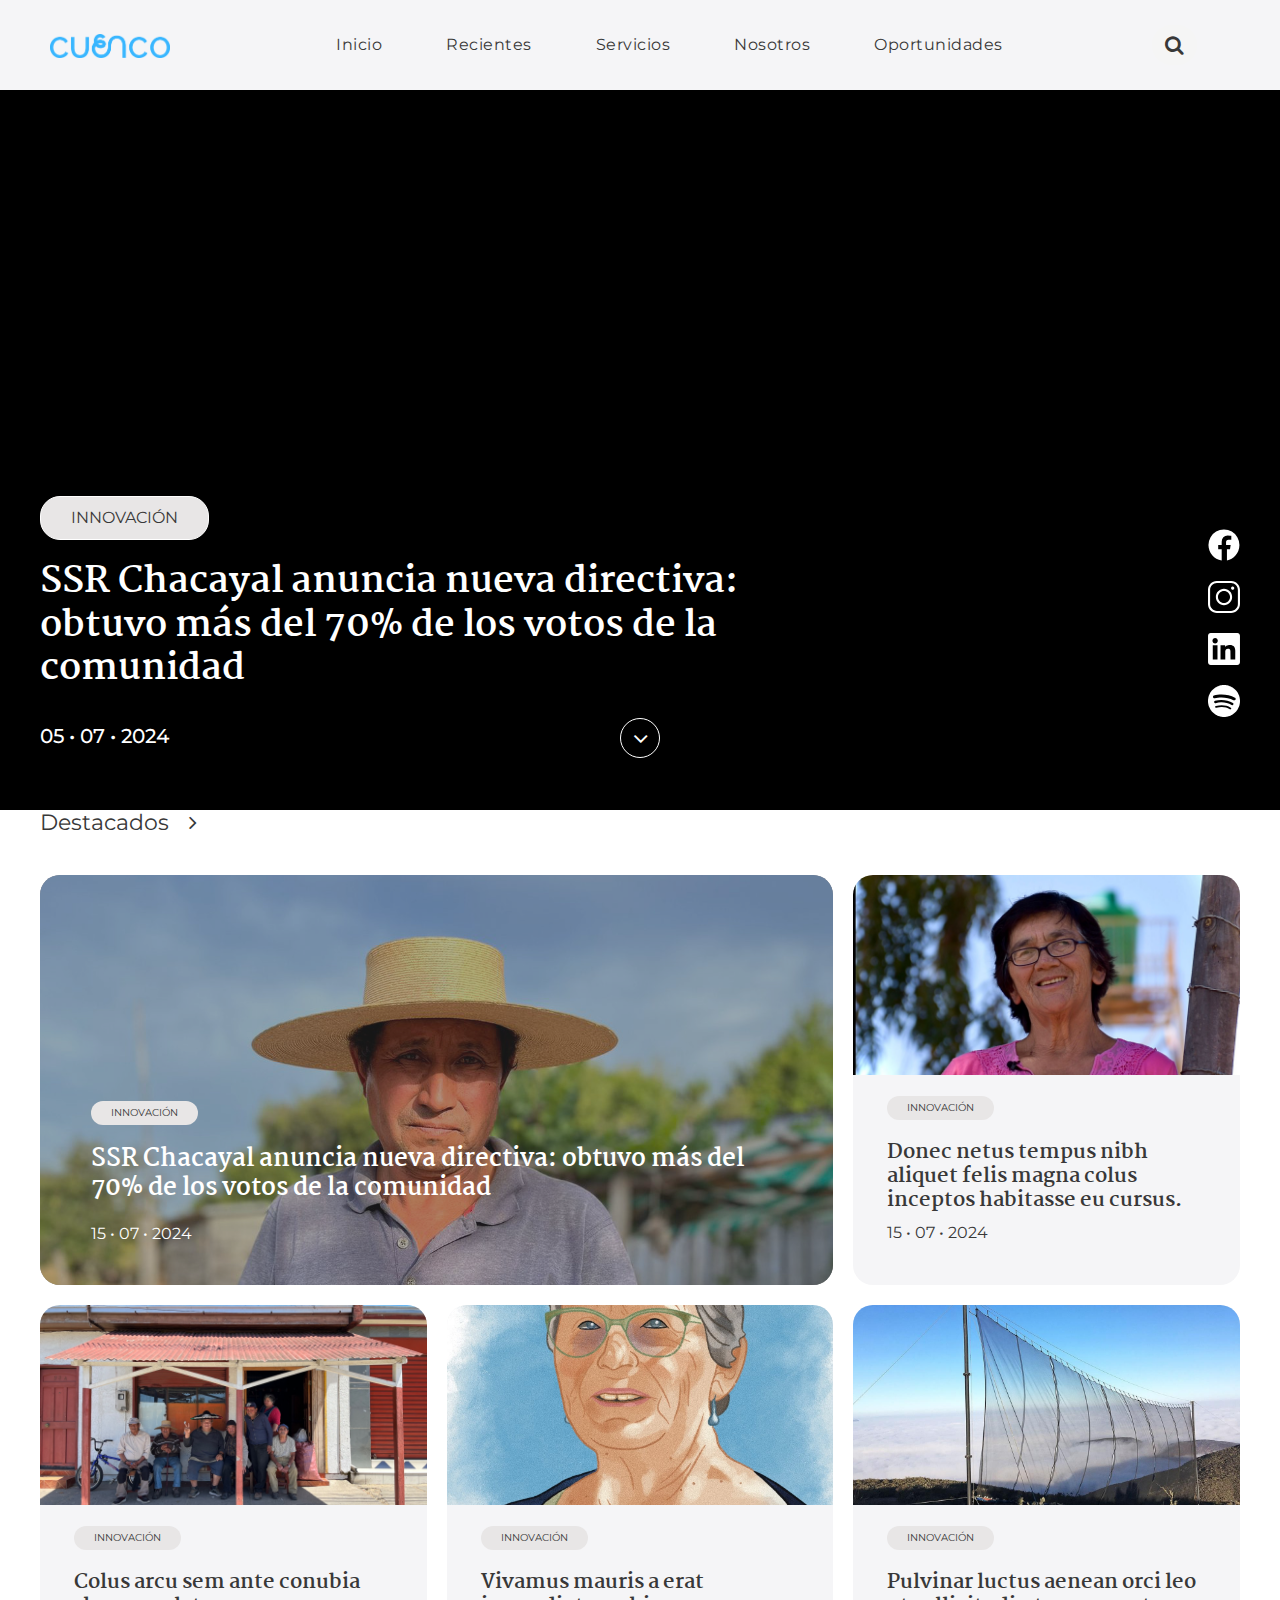
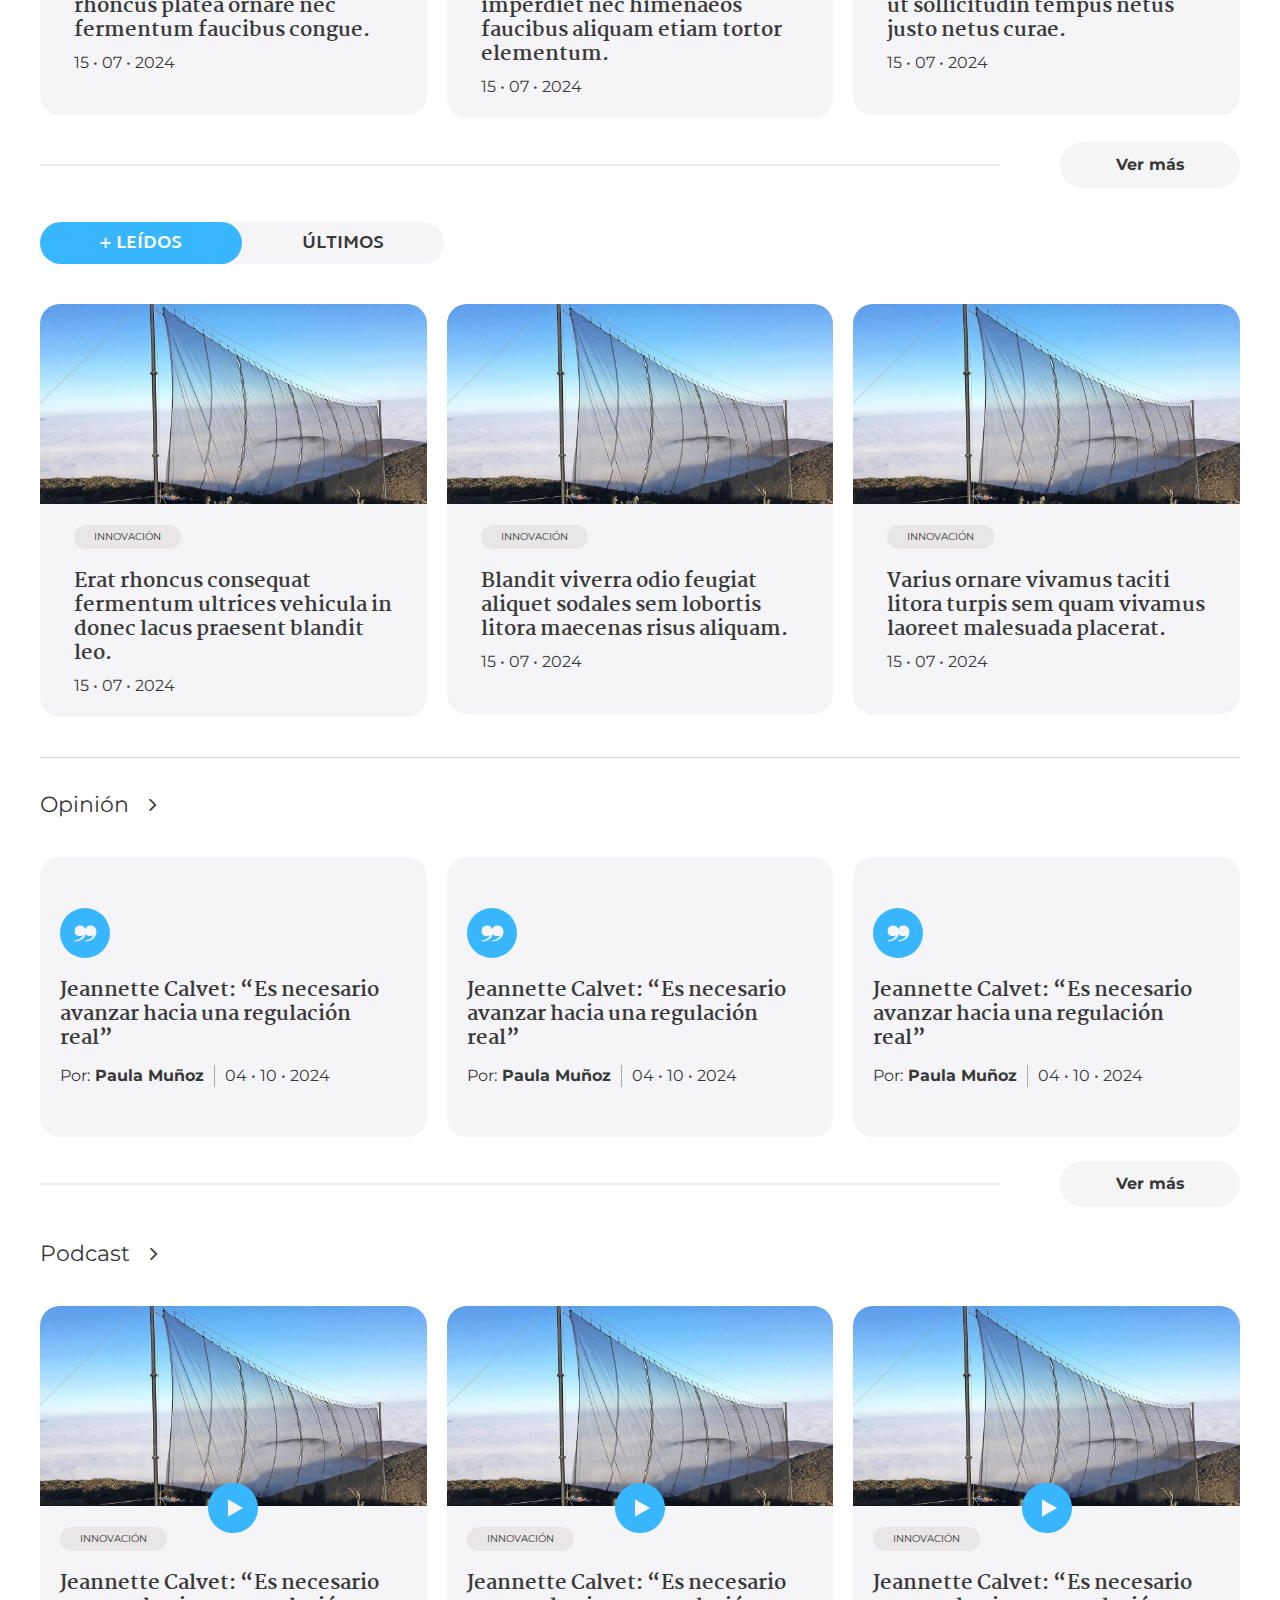
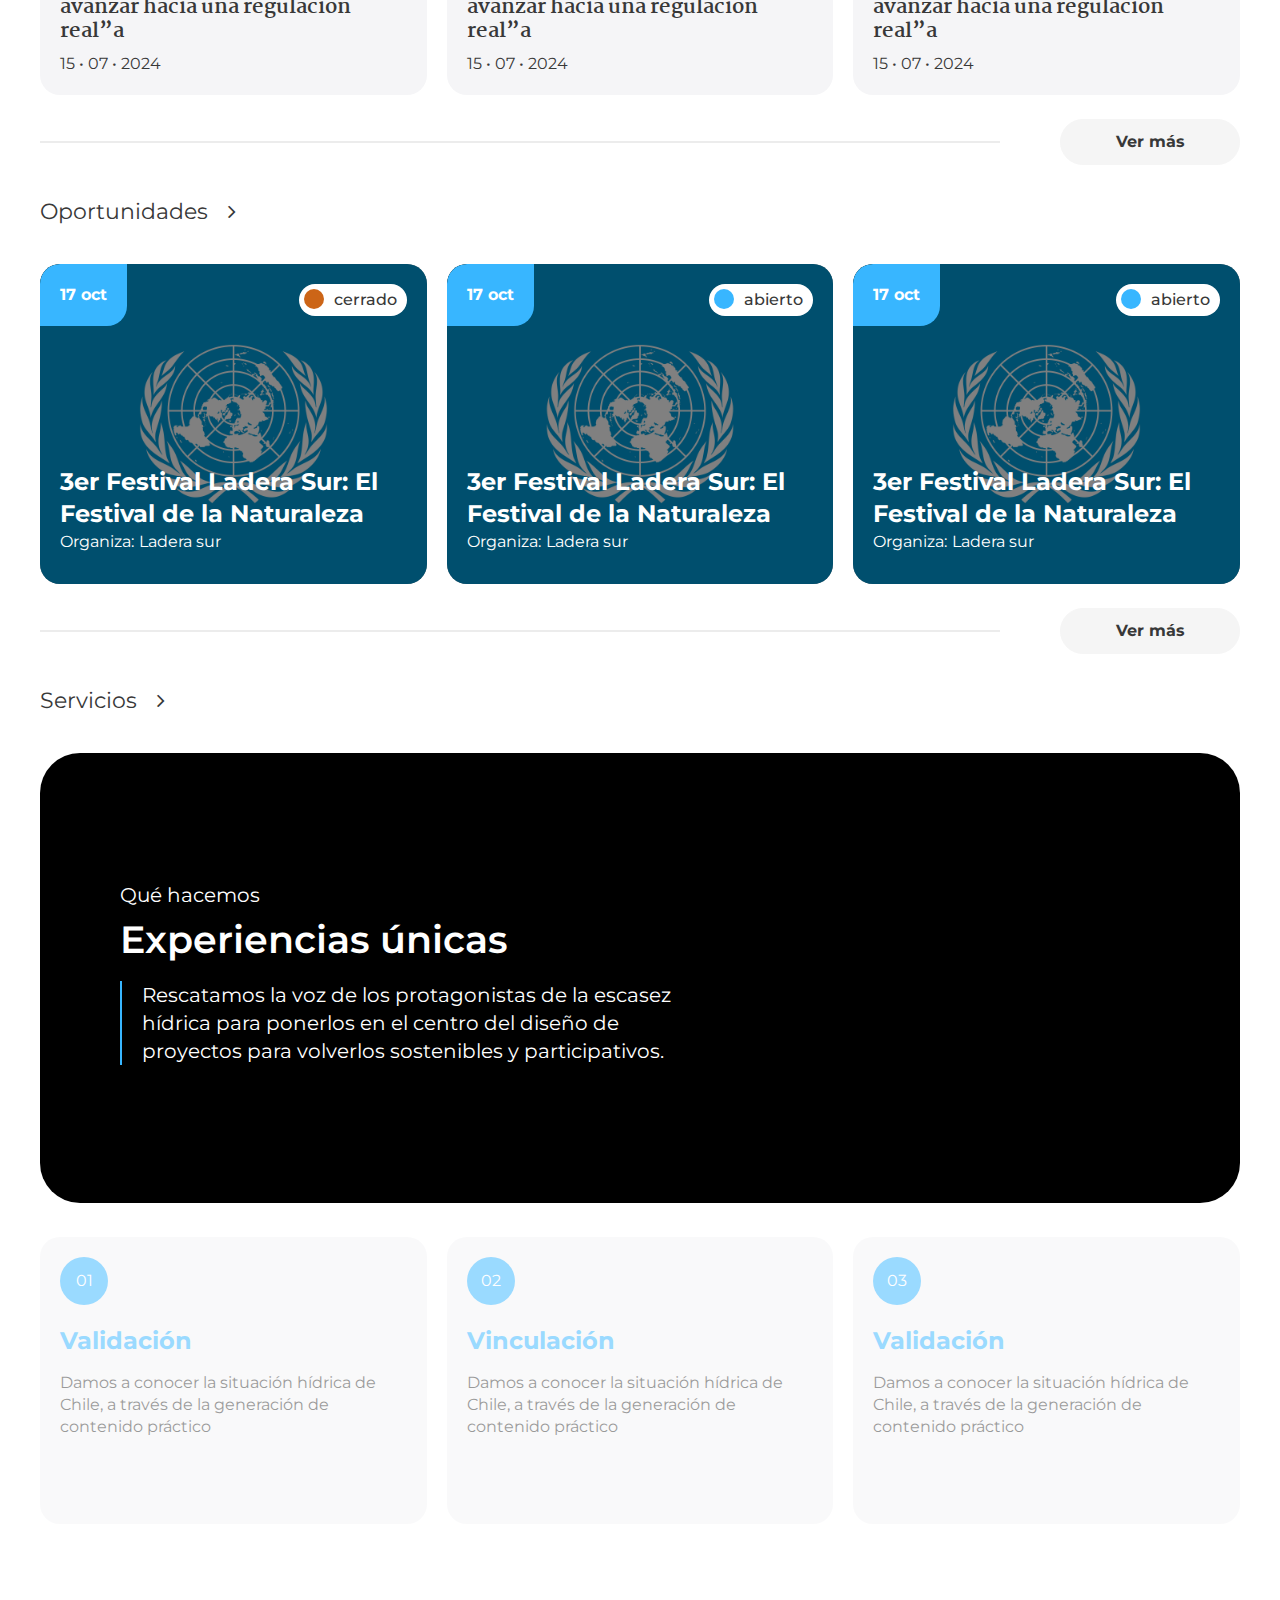
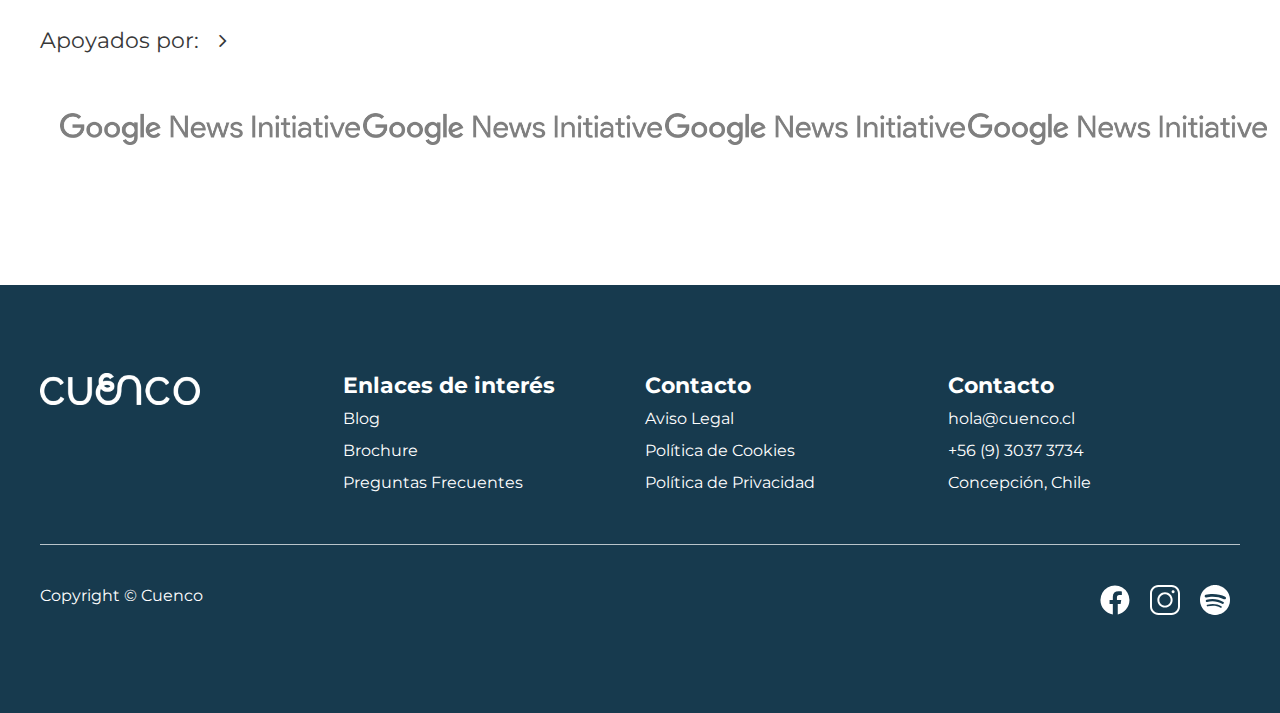
==== commit 19afb00d: "fix" ====
--- a/index.html
+++ b/index.html
@@ -5,8 +5,8 @@
     <meta charset="UTF-8">
     <link href="img/favicon.png" rel="shortcut icon">
     <meta name="viewport" content="width=device-width, initial-scale=1, maximum-scale=1">
-    <link href="css/main.css?v=44156" rel="stylesheet" type="text/css">
-    <script src="js/main.js?v=44156" type="text/javascript"></script>
+    <link href="css/main.css?v=20517" rel="stylesheet" type="text/css">
+    <script src="js/main.js?v=20517" type="text/javascript"></script>
     <!-- Meta tags facebook-->
     <meta property="og:title" content="#">
     <meta property="og:description" content="#">
@@ -138,7 +138,7 @@
                           <div class="bg"> <img src="img/uploads/8.jpeg"></div>
                         </div>
                         <div class="article__body"><span class="article__category">Innovación</span>
-                          <h4 class="article__title"><a href="single-new.html">Aliquam sagittis semper augue praesent quisque quisque risus hendrerit fames pharetra luctus.</a></h4><span class="article__date">15 • 07 • 2024</span>
+                          <h4 class="article__title"><a href="single-new.html">Donec netus tempus nibh aliquet felis magna colus inceptos habitasse eu cursus.</a></h4><span class="article__date">15 • 07 • 2024</span>
                         </div>
                       </article>
                     </div>
@@ -150,7 +150,7 @@
                       <div class="bg"> <img src="img/uploads/10.jpeg"></div>
                     </div>
                     <div class="article__body"> <span class="article__category">Innovación</span>
-                      <h4 class="article__title"><a href="single-new.html">Mauris eget donec rutrum mi luctus at a ut hendrerit at dictumst.</a></h4><span class="article__date">15 • 07 • 2024</span>
+                      <h4 class="article__title"><a href="single-new.html">Colus arcu sem ante conubia rhoncus platea ornare nec fermentum faucibus congue.</a></h4><span class="article__date">15 • 07 • 2024</span>
                     </div>
                   </article>
                 </div>
@@ -160,7 +160,7 @@
                       <div class="bg"> <img src="img/uploads/12.jpeg"></div>
                     </div>
                     <div class="article__body"> <span class="article__category">Innovación</span>
-                      <h4 class="article__title"><a href="single-new.html">Porta bibendum tortor velit nibh porta nostra ultricies purus ut diam fames.</a></h4><span class="article__date">15 • 07 • 2024</span>
+                      <h4 class="article__title"><a href="single-new.html">Vivamus mauris a erat imperdiet nec himenaeos faucibus aliquam etiam tortor elementum.</a></h4><span class="article__date">15 • 07 • 2024</span>
                     </div>
                   </article>
                 </div>
@@ -170,7 +170,7 @@
                       <div class="bg"> <img src="img/uploads/11.jpeg"></div>
                     </div>
                     <div class="article__body"> <span class="article__category">Innovación</span>
-                      <h4 class="article__title"><a href="single-new.html">Eros taciti fringilla tristique platea ultrices scelerisque sociosqu sed dictum primis colus.</a></h4><span class="article__date">15 • 07 • 2024</span>
+                      <h4 class="article__title"><a href="single-new.html">Pulvinar luctus aenean orci leo ut sollicitudin tempus netus justo netus curae.</a></h4><span class="article__date">15 • 07 • 2024</span>
                     </div>
                   </article>
                 </div>
@@ -205,7 +205,7 @@
                       <div class="bg"> <img src="img/uploads/11.jpeg"></div>
                     </div>
                     <div class="article__body"> <span class="article__category">Innovación</span>
-                      <h4 class="article__title"><a href="single-new.html">Lacinia orci quisque viverra ac odio fusce euismod arcu maecenas rhoncus metus.</a></h4><span class="article__date">15 • 07 • 2024</span>
+                      <h4 class="article__title"><a href="single-new.html">Erat rhoncus consequat fermentum ultrices vehicula in donec lacus praesent blandit leo.</a></h4><span class="article__date">15 • 07 • 2024</span>
                     </div>
                   </article>
                 </div>
@@ -215,7 +215,7 @@
                       <div class="bg"> <img src="img/uploads/11.jpeg"></div>
                     </div>
                     <div class="article__body"> <span class="article__category">Innovación</span>
-                      <h4 class="article__title"><a href="single-new.html">Taciti a senectus netus enim fringilla proin pretium class aenean phasellus luctus.</a></h4><span class="article__date">15 • 07 • 2024</span>
+                      <h4 class="article__title"><a href="single-new.html">Blandit viverra odio feugiat aliquet sodales sem lobortis litora maecenas risus aliquam.</a></h4><span class="article__date">15 • 07 • 2024</span>
                     </div>
                   </article>
                 </div>
@@ -225,7 +225,7 @@
                       <div class="bg"> <img src="img/uploads/11.jpeg"></div>
                     </div>
                     <div class="article__body"> <span class="article__category">Innovación</span>
-                      <h4 class="article__title"><a href="single-new.html">Praesent class vehicula magna vivamus platea nostra laoreet aliquet felis rutrum quisque.</a></h4><span class="article__date">15 • 07 • 2024</span>
+                      <h4 class="article__title"><a href="single-new.html">Varius ornare vivamus taciti litora turpis sem quam vivamus laoreet malesuada placerat.</a></h4><span class="article__date">15 • 07 • 2024</span>
                     </div>
                   </article>
                 </div>
@@ -239,7 +239,7 @@
                       <div class="bg"> <img src="img/uploads/4.jpeg"></div>
                     </div>
                     <div class="article__body"> 
-                      <h4 class="article__title"><a href="single-new.html">Vestibulum nisl orci vel nunc placerat morbi vitae turpis arcu suscipit aenean.</a></h4><span class="article__date">15 de enero, 2024</span>
+                      <h4 class="article__title"><a href="single-new.html">Vel risus congue morbi mattis nisl pulvinar faucibus nisl ac himenaeos eu.</a></h4><span class="article__date">15 de enero, 2024</span>
                     </div>
                   </article>
                 </div>
@@ -249,7 +249,7 @@
                       <div class="bg"> <img src="img/uploads/1.jpeg"></div>
                     </div>
                     <div class="article__body"> 
-                      <h4 class="article__title"><a href="single-new.html">Molestie tincidunt justo felis duis ad primis scelerisque ultricies himenaeos morbi purus.</a></h4><span class="article__date">15 de enero, 2024</span>
+                      <h4 class="article__title"><a href="single-new.html">Suspendisse aliquam velit habitasse malesuada risus litora mattis integer tempus augue scelerisque.</a></h4><span class="article__date">15 de enero, 2024</span>
                     </div>
                   </article>
                 </div>
@@ -259,7 +259,7 @@
                       <div class="bg"> <img src="img/uploads/2.jpeg"></div>
                     </div>
                     <div class="article__body"> 
-                      <h4 class="article__title"><a href="single-new.html">Mattis nunc ultrices nullam tempus luctus varius curae vivamus imperdiet phasellus enim.</a></h4><span class="article__date">15 de enero, 2024</span>
+                      <h4 class="article__title"><a href="single-new.html">Venenatis est varius lacus ornare posuere proin facilisis vulputate quis vel commodo.</a></h4><span class="article__date">15 de enero, 2024</span>
                     </div>
                   </article>
                 </div>
@@ -275,7 +275,7 @@
           </div>
           <div class="section__body"> 
             <div class="section__columns">
-              <div class="cols cols-gutter-2"> 
+              <div class="cols cols-gutter-2 cols-scroll">
                 <div class="col-md-4">
                   <article class="article--column">
                     <div class="article__icon"> <img src="img/icons/icon-comillas-circle.svg"></div>
@@ -324,7 +324,7 @@
           </div>
           <div class="section__body"> 
             <div class="section__columns">
-              <div class="cols cols-gutter-2">
+              <div class="cols cols-gutter-2 cols-scroll">
                 <div class="col-md-4">
                   <article class="article--podcast">
                     <div class="article__bg"> 
@@ -373,7 +373,7 @@
           </div>
           <div class="section__body"> 
             <div class="section__columns">
-              <div class="cols cols-gutter-2">
+              <div class="cols cols-gutter-2 cols-scroll">
                 <div class="col-md-4">
                   <article class="article--oportunidad"><span class="article__date">17 oct</span>
                     <div class="article__state article__state--close"><span>cerrado</span></div>
@@ -479,7 +479,7 @@
             <h3 class="h4 section__title">Apoyados por:<span class="fa fa-angle-right"></span></h3>
           </div>
           <div class="section__body">
-            <div class="cols">
+            <div class="cols cols-scroll">
               <div class="col-md-3">
                 <div class="section__logo"><img src="img/icons/logo-google.png"></div>
               </div>
--- a/css/main.css
+++ b/css/main.css
@@ -1969,10 +1969,16 @@
       flex-direction: column;
   -ms-flex-pack: center;
       justify-content: center;
-  opacity: 0.5;
-}
-article.article--service:hover {
-  opacity: 1;
+}
+@media (min-width: 720px) {
+  article.article--service {
+    opacity: 0.5;
+  }
+}
+@media (min-width: 720px) {
+  article.article--service:hover {
+    opacity: 1;
+  }
 }
 article.article--service:hover .article__body .article__button {
   opacity: 1;
@@ -2028,7 +2034,11 @@
 article.article--service .article__body .article__button {
   margin-top: 20px;
   text-align: right;
-  opacity: 0;
+}
+@media (min-width: 720px) {
+  article.article--service .article__body .article__button {
+    opacity: 0;
+  }
 }
 article.article--service .article__footer {
   position: relative;
@@ -2226,6 +2236,17 @@
 aside .aside__wrap .aside__header .aside__breadcrumb {
   margin-bottom: 40px;
   text-align: left;
+  display: -ms-flexbox;
+  display: flex;
+  -ms-flex-align: center;
+      align-items: center;
+}
+aside .aside__wrap .aside__header .aside__breadcrumb .aside__icon {
+  display: inline-block;
+  margin-right: 10px;
+}
+aside .aside__wrap .aside__header .aside__breadcrumb .aside__icon img {
+  width: 30px;
 }
 aside .aside__wrap .aside__header .aside__breadcrumb a {
   color: #bcbcbb;
@@ -3434,7 +3455,7 @@
     content: "";
     transition: 0.3s;
     position: absolute;
-    bottom: -7px;
+    bottom: -10px;
     left: 50%;
     -webkit-transform: translate(-50%, -50%);
             transform: translate(-50%, -50%);
@@ -3874,6 +3895,17 @@
   position: relative;
   font-family: 'Montserrat', sans-serif;
   margin-bottom: 40px;
+  display: -ms-flexbox;
+  display: flex;
+  -ms-flex-align: center;
+      align-items: center;
+}
+section .section__breadcrumb .section__icon {
+  display: inline-block;
+  margin-right: 10px;
+}
+section .section__breadcrumb .section__icon img {
+  width: 30px;
 }
 section .section__breadcrumb a {
   text-transform: initial;
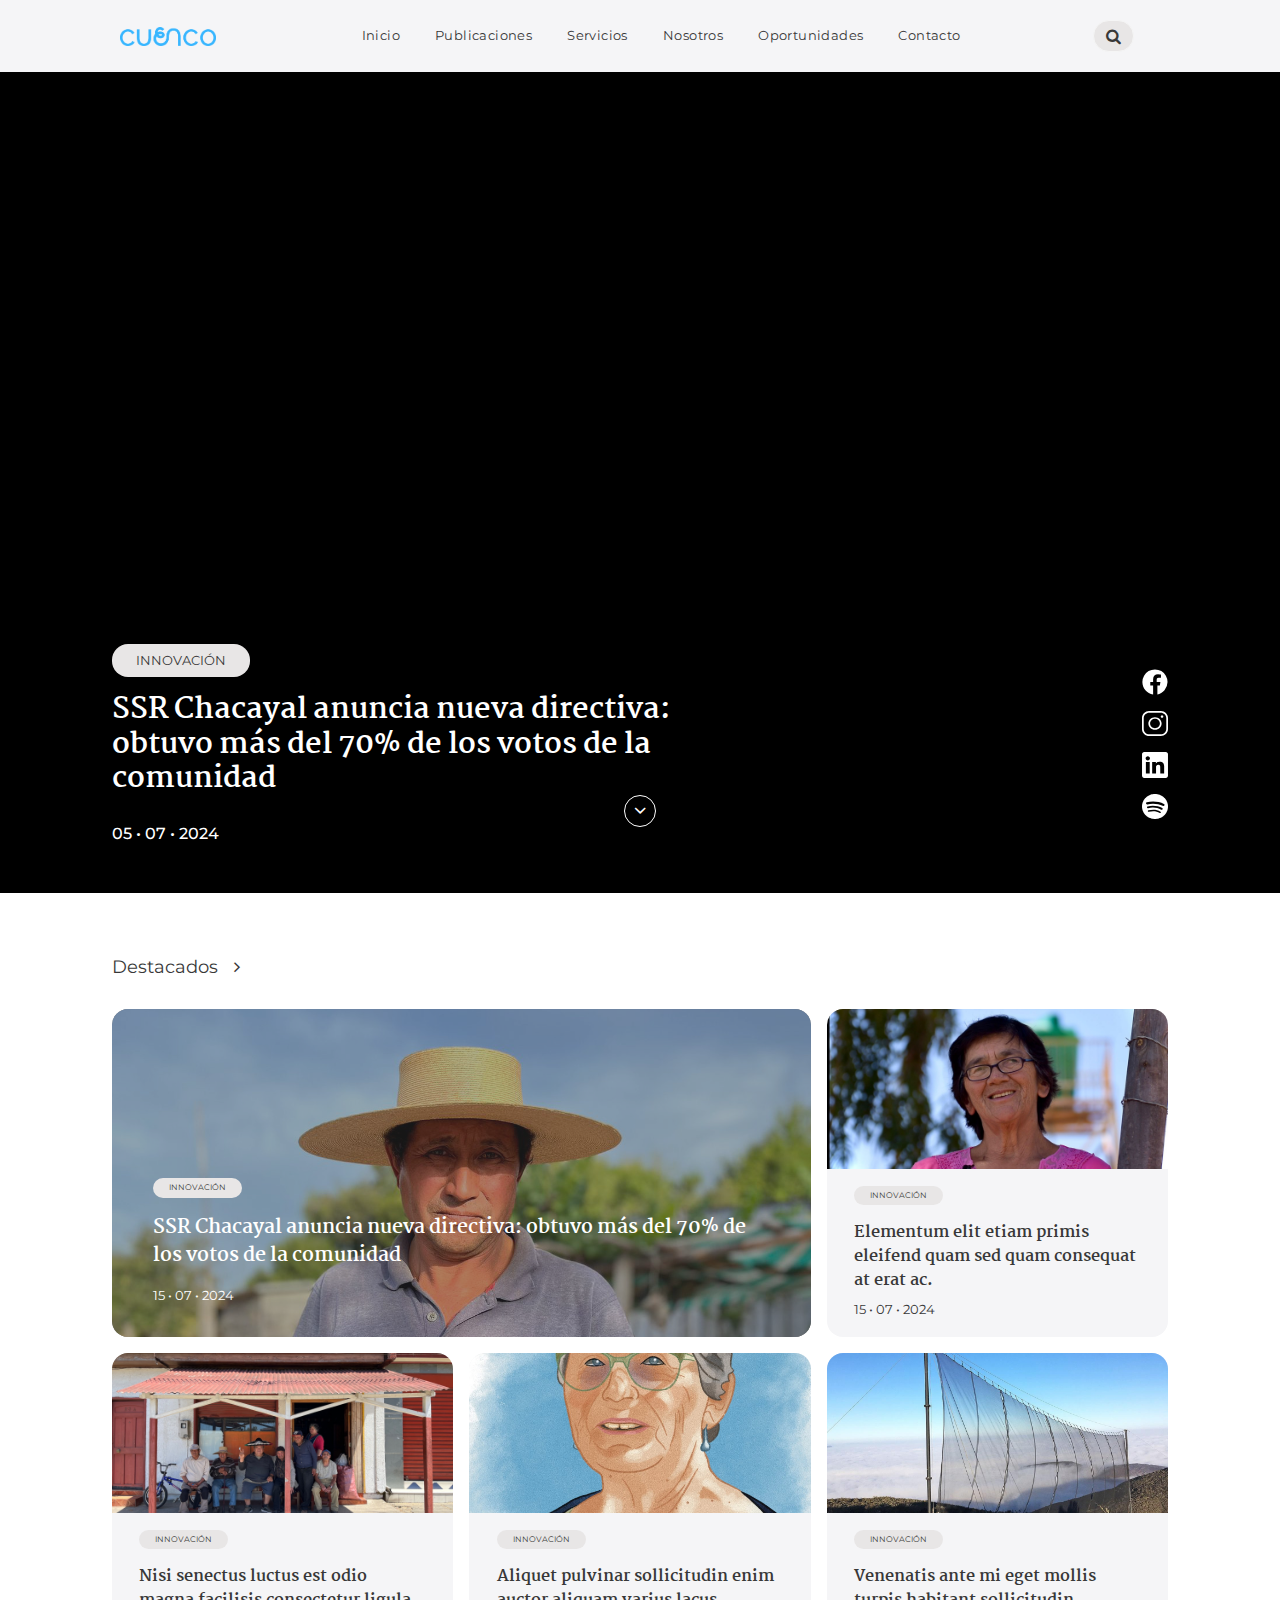
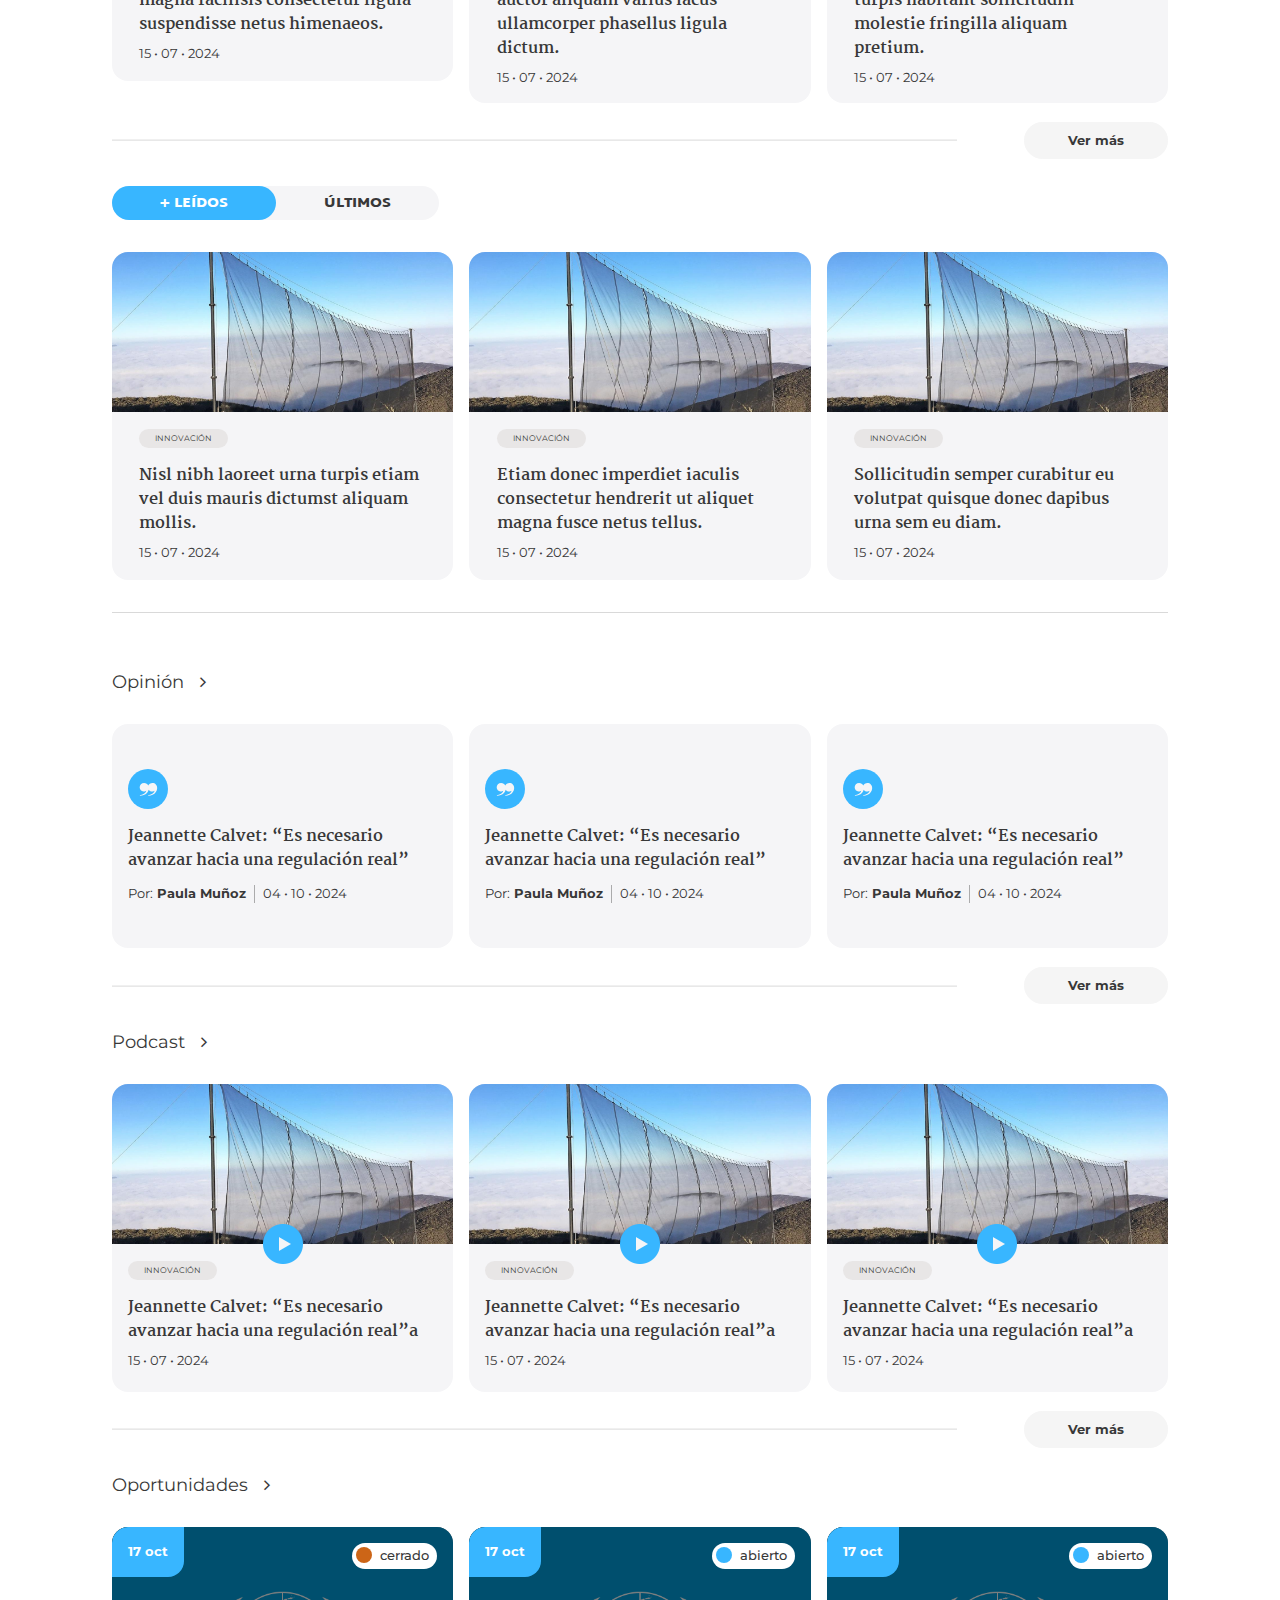
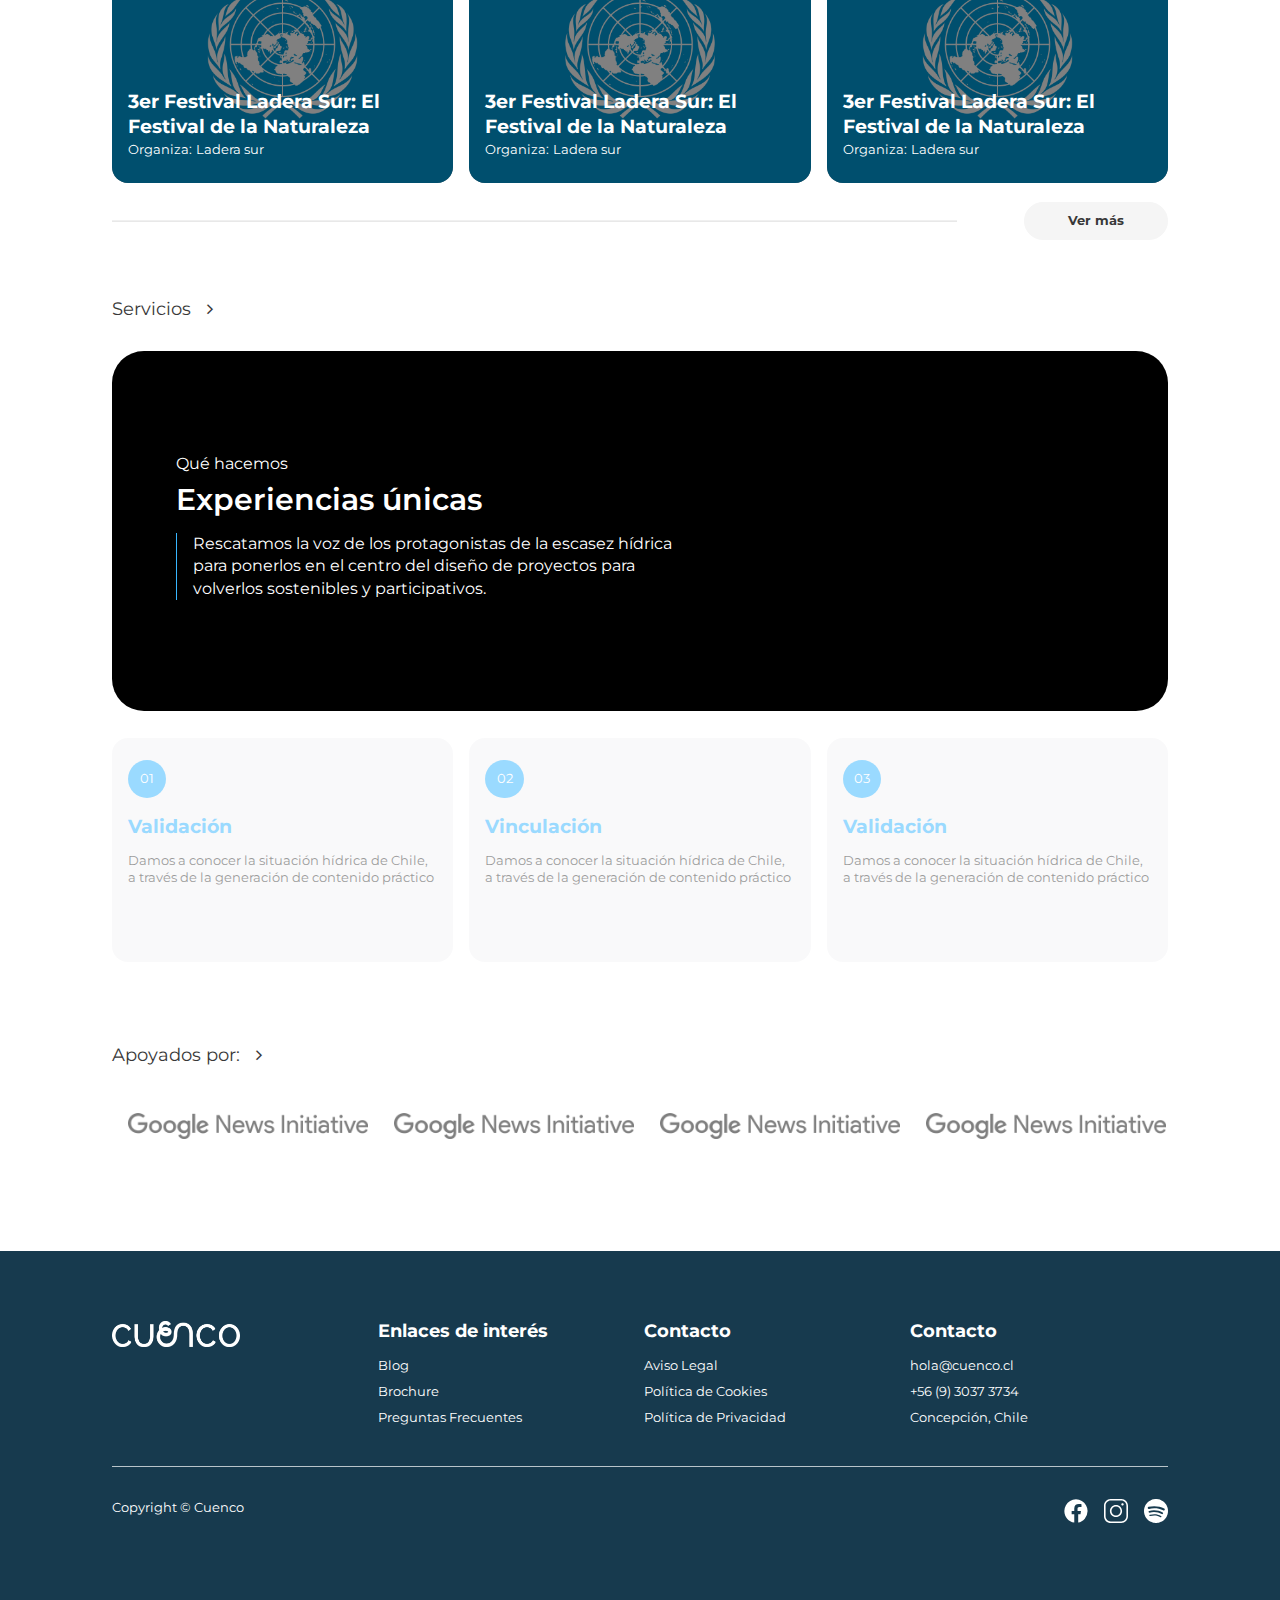
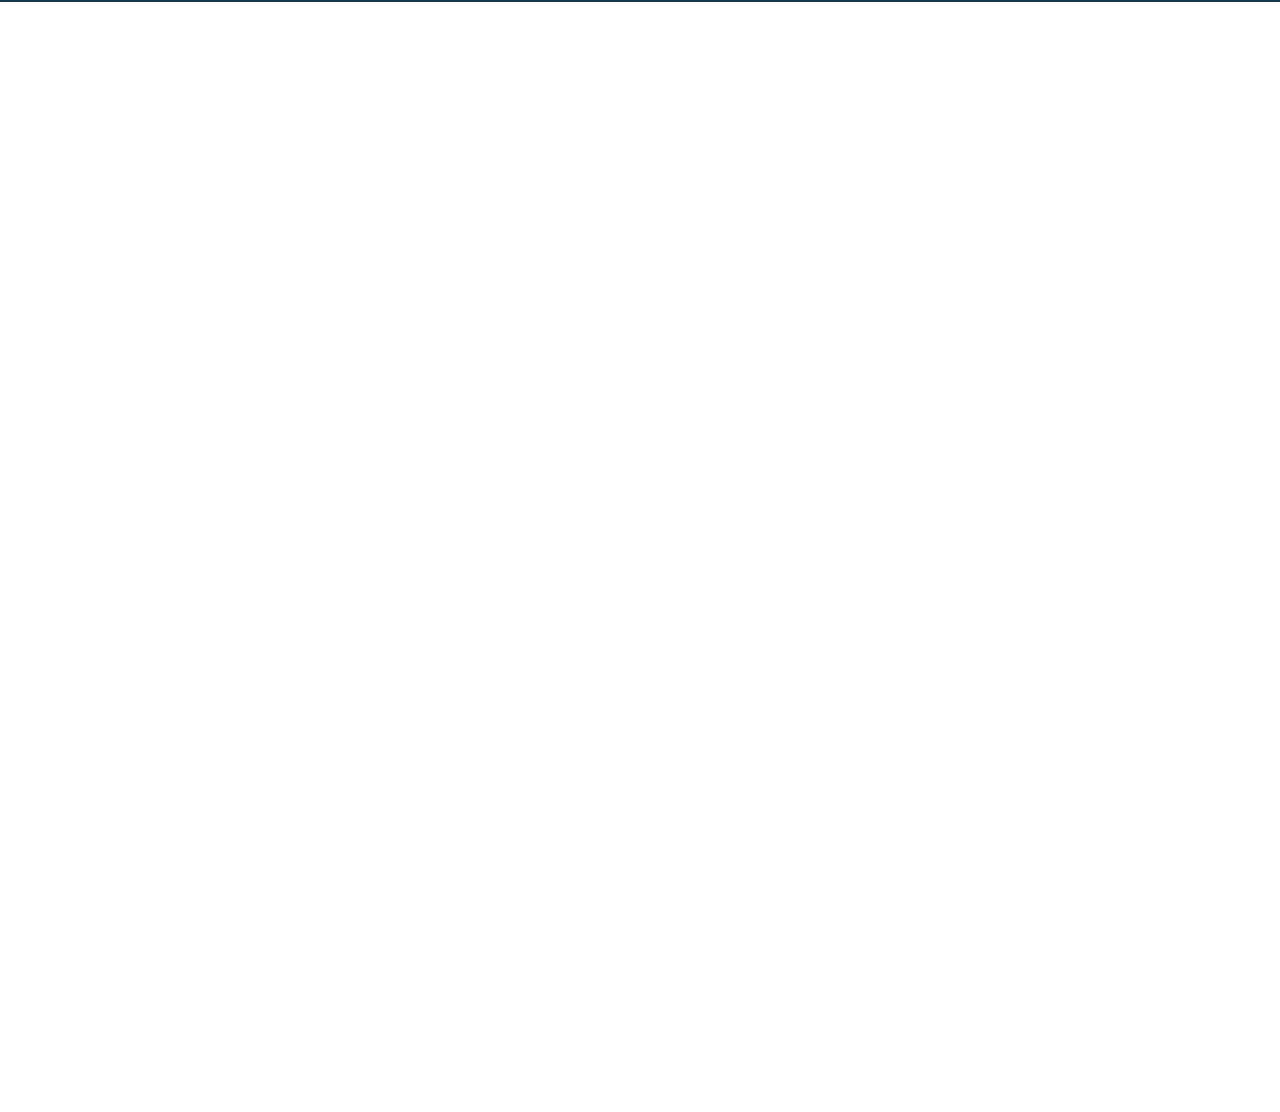
==== commit 30ecc559: "fix" ====
--- a/index.html
+++ b/index.html
@@ -5,8 +5,8 @@
     <meta charset="UTF-8">
     <link href="img/favicon.png" rel="shortcut icon">
     <meta name="viewport" content="width=device-width, initial-scale=1, maximum-scale=1">
-    <link href="css/main.css?v=20517" rel="stylesheet" type="text/css">
-    <script src="js/main.js?v=20517" type="text/javascript"></script>
+    <link href="css/main.css?v=77491" rel="stylesheet" type="text/css">
+    <script src="js/main.js?v=77491" type="text/javascript"></script>
     <!-- Meta tags facebook-->
     <meta property="og:title" content="#">
     <meta property="og:description" content="#">
@@ -25,6 +25,11 @@
     <header>
       <div class="header__primary">
         <div class="header__wrap">
+          <div class="header__search">
+            <form action="search.html" method="get"><span class="fa fa-search"></span>
+              <input type="text" name="s" placeholder="Ingresa tu búsqueda">
+            </form>
+          </div>
           <div class="header__inner">
             <div class="header__logo"><a href="index.html"><img src="img/icons/logo-cuenco.png"></a></div>
             <div class="header__nav">
@@ -43,10 +48,11 @@
                   <nav>
                     <ul>
                       <li><a href="index.html">Inicio</a></li>
-                      <li><a href="recientes.html">Recientes</a></li>
+                      <li><a href="publicaciones.html">Publicaciones</a></li>
                       <li><a href="services.html">Servicios</a></li>
                       <li><a href="aboutus.html">Nosotros</a></li>
                       <li><a href="oportunidades.html">Oportunidades</a></li>
+                      <li><a href="contact.html">Contacto</a></li>
                     </ul>
                   </nav>
                 </div>
@@ -54,7 +60,7 @@
             </div>
             <div class="header__right">
               <div class="header__buttons"> 
-                <div class="header__button"> <a href="#" class="btn btn--min"><span class="fa fa-search"></span></a></div>
+                <div class="header__button"> <a class="btn btn--min btn--search"><span class="fa fa-search"></span></a></div>
               </div>
               <div class="header__item header__item--ham">
                 <div class="header__ham"><span></span><span></span><span></span></div>
@@ -79,10 +85,11 @@
                   <div class="header__nav__nav__menu"> 
                     <ul>
                       <li><a href="index.html">Inicio</a></li>
-                      <li><a href="recientes.html">Recientes</a></li>
+                      <li><a href="publicaciones.html">Publicaciones</a></li>
                       <li><a href="services.html">Servicios</a></li>
                       <li><a href="aboutus.html">Nosotros</a></li>
                       <li><a href="oportunidades.html">Oportunidades</a></li>
+                      <li><a href="contact.html">Contacto</a></li>
                     </ul>
                   </div>
                 </div>
@@ -109,7 +116,7 @@
               <div class="section__social"> <a href="#"><img src="img/icons/icon-spotify-white.svg"></a></div>
             </div>
           </div>
-          <div class="section__arrow"><span class="fa fa-angle-down"></span></div>
+          <div data-goto=".section--news " class="section__arrow"><span class="fa fa-angle-down"></span></div>
         </div>
       </section>
       <section class="section--news"> 
@@ -138,7 +145,7 @@
                           <div class="bg"> <img src="img/uploads/8.jpeg"></div>
                         </div>
                         <div class="article__body"><span class="article__category">Innovación</span>
-                          <h4 class="article__title"><a href="single-new.html">Donec netus tempus nibh aliquet felis magna colus inceptos habitasse eu cursus.</a></h4><span class="article__date">15 • 07 • 2024</span>
+                          <h4 class="article__title"><a href="single-new.html">Elementum elit etiam primis eleifend quam sed quam consequat at erat ac.</a></h4><span class="article__date">15 • 07 • 2024</span>
                         </div>
                       </article>
                     </div>
@@ -150,7 +157,7 @@
                       <div class="bg"> <img src="img/uploads/10.jpeg"></div>
                     </div>
                     <div class="article__body"> <span class="article__category">Innovación</span>
-                      <h4 class="article__title"><a href="single-new.html">Colus arcu sem ante conubia rhoncus platea ornare nec fermentum faucibus congue.</a></h4><span class="article__date">15 • 07 • 2024</span>
+                      <h4 class="article__title"><a href="single-new.html">Nisi senectus luctus est odio magna facilisis consectetur ligula suspendisse netus himenaeos.</a></h4><span class="article__date">15 • 07 • 2024</span>
                     </div>
                   </article>
                 </div>
@@ -160,17 +167,17 @@
                       <div class="bg"> <img src="img/uploads/12.jpeg"></div>
                     </div>
                     <div class="article__body"> <span class="article__category">Innovación</span>
-                      <h4 class="article__title"><a href="single-new.html">Vivamus mauris a erat imperdiet nec himenaeos faucibus aliquam etiam tortor elementum.</a></h4><span class="article__date">15 • 07 • 2024</span>
-                    </div>
-                  </article>
-                </div>
-                <div class="col-md-4"> 
-                  <article class="article--new">
-                    <div class="article__bg"> 
-                      <div class="bg"> <img src="img/uploads/11.jpeg"></div>
-                    </div>
-                    <div class="article__body"> <span class="article__category">Innovación</span>
-                      <h4 class="article__title"><a href="single-new.html">Pulvinar luctus aenean orci leo ut sollicitudin tempus netus justo netus curae.</a></h4><span class="article__date">15 • 07 • 2024</span>
+                      <h4 class="article__title"><a href="single-new.html">Aliquet pulvinar sollicitudin enim auctor aliquam varius lacus ullamcorper phasellus ligula dictum.</a></h4><span class="article__date">15 • 07 • 2024</span>
+                    </div>
+                  </article>
+                </div>
+                <div class="col-md-4"> 
+                  <article class="article--new">
+                    <div class="article__bg"> 
+                      <div class="bg"> <img src="img/uploads/11.jpeg"></div>
+                    </div>
+                    <div class="article__body"> <span class="article__category">Innovación</span>
+                      <h4 class="article__title"><a href="single-new.html">Venenatis ante mi eget mollis turpis habitant sollicitudin molestie fringilla aliquam pretium.</a></h4><span class="article__date">15 • 07 • 2024</span>
                     </div>
                   </article>
                 </div>
@@ -205,27 +212,27 @@
                       <div class="bg"> <img src="img/uploads/11.jpeg"></div>
                     </div>
                     <div class="article__body"> <span class="article__category">Innovación</span>
-                      <h4 class="article__title"><a href="single-new.html">Erat rhoncus consequat fermentum ultrices vehicula in donec lacus praesent blandit leo.</a></h4><span class="article__date">15 • 07 • 2024</span>
-                    </div>
-                  </article>
-                </div>
-                <div class="col-md-4"> 
-                  <article class="article--new">
-                    <div class="article__bg"> 
-                      <div class="bg"> <img src="img/uploads/11.jpeg"></div>
-                    </div>
-                    <div class="article__body"> <span class="article__category">Innovación</span>
-                      <h4 class="article__title"><a href="single-new.html">Blandit viverra odio feugiat aliquet sodales sem lobortis litora maecenas risus aliquam.</a></h4><span class="article__date">15 • 07 • 2024</span>
-                    </div>
-                  </article>
-                </div>
-                <div class="col-md-4"> 
-                  <article class="article--new">
-                    <div class="article__bg"> 
-                      <div class="bg"> <img src="img/uploads/11.jpeg"></div>
-                    </div>
-                    <div class="article__body"> <span class="article__category">Innovación</span>
-                      <h4 class="article__title"><a href="single-new.html">Varius ornare vivamus taciti litora turpis sem quam vivamus laoreet malesuada placerat.</a></h4><span class="article__date">15 • 07 • 2024</span>
+                      <h4 class="article__title"><a href="single-new.html">Nisl nibh laoreet urna turpis etiam vel duis mauris dictumst aliquam mollis.</a></h4><span class="article__date">15 • 07 • 2024</span>
+                    </div>
+                  </article>
+                </div>
+                <div class="col-md-4"> 
+                  <article class="article--new">
+                    <div class="article__bg"> 
+                      <div class="bg"> <img src="img/uploads/11.jpeg"></div>
+                    </div>
+                    <div class="article__body"> <span class="article__category">Innovación</span>
+                      <h4 class="article__title"><a href="single-new.html">Etiam donec imperdiet iaculis consectetur hendrerit ut aliquet magna fusce netus tellus.</a></h4><span class="article__date">15 • 07 • 2024</span>
+                    </div>
+                  </article>
+                </div>
+                <div class="col-md-4"> 
+                  <article class="article--new">
+                    <div class="article__bg"> 
+                      <div class="bg"> <img src="img/uploads/11.jpeg"></div>
+                    </div>
+                    <div class="article__body"> <span class="article__category">Innovación</span>
+                      <h4 class="article__title"><a href="single-new.html">Sollicitudin semper curabitur eu volutpat quisque donec dapibus urna sem eu diam.</a></h4><span class="article__date">15 • 07 • 2024</span>
                     </div>
                   </article>
                 </div>
@@ -236,30 +243,30 @@
                 <div class="col-md-4"> 
                   <article class="article--new">
                     <div class="article__bg"> 
-                      <div class="bg"> <img src="img/uploads/4.jpeg"></div>
-                    </div>
-                    <div class="article__body"> 
-                      <h4 class="article__title"><a href="single-new.html">Vel risus congue morbi mattis nisl pulvinar faucibus nisl ac himenaeos eu.</a></h4><span class="article__date">15 de enero, 2024</span>
-                    </div>
-                  </article>
-                </div>
-                <div class="col-md-4"> 
-                  <article class="article--new">
-                    <div class="article__bg"> 
-                      <div class="bg"> <img src="img/uploads/1.jpeg"></div>
-                    </div>
-                    <div class="article__body"> 
-                      <h4 class="article__title"><a href="single-new.html">Suspendisse aliquam velit habitasse malesuada risus litora mattis integer tempus augue scelerisque.</a></h4><span class="article__date">15 de enero, 2024</span>
-                    </div>
-                  </article>
-                </div>
-                <div class="col-md-4"> 
-                  <article class="article--new">
-                    <div class="article__bg"> 
-                      <div class="bg"> <img src="img/uploads/2.jpeg"></div>
-                    </div>
-                    <div class="article__body"> 
-                      <h4 class="article__title"><a href="single-new.html">Venenatis est varius lacus ornare posuere proin facilisis vulputate quis vel commodo.</a></h4><span class="article__date">15 de enero, 2024</span>
+                      <div class="bg"> <img src="img/uploads/11.jpeg"></div>
+                    </div>
+                    <div class="article__body"> <span class="article__category">Innovación</span>
+                      <h4 class="article__title"><a href="single-new.html">Dapibus id ultrices nullam mollis aptent interdum turpis netus varius purus diam.</a></h4><span class="article__date">15 • 07 • 2024</span>
+                    </div>
+                  </article>
+                </div>
+                <div class="col-md-4"> 
+                  <article class="article--new">
+                    <div class="article__bg"> 
+                      <div class="bg"> <img src="img/uploads/11.jpeg"></div>
+                    </div>
+                    <div class="article__body"> <span class="article__category">Innovación</span>
+                      <h4 class="article__title"><a href="single-new.html">Ornare nam justo ad cras fringilla inceptos nulla dui laoreet neque tempor.</a></h4><span class="article__date">15 • 07 • 2024</span>
+                    </div>
+                  </article>
+                </div>
+                <div class="col-md-4"> 
+                  <article class="article--new">
+                    <div class="article__bg"> 
+                      <div class="bg"> <img src="img/uploads/11.jpeg"></div>
+                    </div>
+                    <div class="article__body"> <span class="article__category">Innovación</span>
+                      <h4 class="article__title"><a href="single-new.html">Leo netus et porta feugiat suscipit mauris ullamcorper nunc suscipit rhoncus ultrices.</a></h4><span class="article__date">15 • 07 • 2024</span>
                     </div>
                   </article>
                 </div>
@@ -313,7 +320,7 @@
             </div>
           </div>
           <div class="section__footer">
-            <div class="section__button"><a href="#" class="btn">Ver más</a></div>
+            <div class="section__button"><a href="opinions.html" class="btn">Ver más</a></div>
           </div>
         </div>
       </section>
@@ -362,7 +369,7 @@
             </div>
           </div>
           <div class="section__footer">
-            <div class="section__button"><a href="#" class="btn">Ver más</a></div>
+            <div class="section__button"><a href="podcasts.html" class="btn">Ver más</a></div>
           </div>
         </div>
       </section>
--- a/css/main.css
+++ b/css/main.css
@@ -43,6 +43,12 @@
   -webkit-font-smoothing: antialiased;
   background: #fff;
   margin: 0;
+  zoom: 90%;
+}
+@media (min-width: 720px) {
+  body {
+    zoom: 80%;
+  }
 }
 body,
 button,
@@ -1690,7 +1696,7 @@
 }
 article.article--new .article__body .article__title {
   font-size: 20px;
-  line-height: 120%;
+  line-height: 150%;
   font-family: 'Martel', serif;
 }
 article.article--new .article__body .article__date {
@@ -1737,7 +1743,7 @@
 @media (min-width: 720px) {
   article.article--new.article--new--big .article__body .article__title {
     font-size: 24px;
-    line-height: 120%;
+    line-height: 150%;
   }
 }
 article.article--new.article--new--big .article__body .article__title a {
@@ -1807,7 +1813,7 @@
 }
 article.article--podcast .article__body .article__title {
   font-size: 20px;
-  line-height: 120%;
+  line-height: 150%;
 }
 article.article--podcast .article__body .article__date {
   font-size: 16px;
@@ -1936,7 +1942,7 @@
 }
 article.article--column .article__body .article__title {
   font-size: 20px;
-  line-height: 120%;
+  line-height: 150%;
   margin-bottom: 15px;
 }
 article.article--column .article__body .article__name {
@@ -2366,18 +2372,26 @@
 .btn {
   position: relative;
   display: inline-block;
-  padding: 10px 10px;
+  padding: 5px 5px;
   background-color: #f5f5f5;
   border: 1px solid #f5f5f5;
   color: #383838;
-  font-size: 16px;
-  line-height: 24px;
+  font-size: 14px;
+  line-height: 22px;
   text-align: center;
   font-weight: bold;
   border-radius: 50px;
-  min-width: 180px;
+  min-width: 140px;
   transition: 0.2s;
   font-family: 'Montserrat', sans-serif;
+}
+@media (min-width: 720px) {
+  .btn {
+    padding: 10px 10px;
+    font-size: 16px;
+    line-height: 24px;
+    min-width: 180px;
+  }
 }
 .btn span {
   margin-left: 10px;
@@ -2604,6 +2618,14 @@
     max-width: 1400px;
   }
 }
+footer .footer__logo {
+  margin-bottom: 40px;
+}
+@media (min-width: 720px) {
+  footer .footer__logo {
+    margin-bottom: 0;
+  }
+}
 footer .footer__logo img {
   width: 160px;
   margin: initial;
@@ -2612,6 +2634,17 @@
   padding-bottom: 40px;
   margin-bottom: 40px;
   border-bottom: 1px solid rgba(255,255,255,0.7);
+}
+footer .footer__info {
+  margin-bottom: 20px;
+}
+@media (min-width: 720px) {
+  footer .footer__info {
+    margin-bottom: initial;
+  }
+}
+footer .footer__info .footer__title {
+  margin-bottom: 20px;
 }
 footer .footer__footer .footer__socials {
   display: -ms-flexbox;
@@ -2629,6 +2662,11 @@
 }
 footer .footer__footer .footer__socials .footer__social {
   padding: 0 10px;
+}
+@media (min-width: 720px) {
+  footer .footer__footer .footer__socials .footer__social:last-child {
+    padding-right: 0;
+  }
 }
 footer .footer__footer .footer__socials .footer__social a img {
   width: initial;
@@ -2864,6 +2902,53 @@
 header .header__actions {
   display: none;
 }
+header .header__search {
+  position: absolute;
+  top: 0;
+  left: 0;
+  width: 100%;
+  background: #fff;
+  z-index: 50;
+  display: none;
+}
+header .header__search .fa {
+  position: absolute;
+  top: 50%;
+  margin-top: -8px;
+  left: 20px;
+  color: #000;
+  font-size: 16px;
+  opacity: 0.5;
+}
+header .header__search input {
+  background: transparent;
+  color: #383838;
+  border: 0;
+  line-height: 80px;
+  padding: 0 30px 0 50px;
+  font-weight: 500;
+}
+header .header__search input::-webkit-input-placeholder {
+  color: rgba(0,0,0,0.5);
+}
+header .header__search input::-moz-placeholder {
+  color: rgba(0,0,0,0.5);
+}
+header .header__search input:-moz-placeholder {
+  color: rgba(0,0,0,0.5);
+}
+header .header__search input:-ms-input-placeholder {
+  color: rgba(0,0,0,0.5);
+}
+header.header--search-in .header__search {
+  display: block;
+  -webkit-animation: slideDown 0.4s cubic-bezier(0.77, 0, 0.175, 1);
+          animation: slideDown 0.4s cubic-bezier(0.77, 0, 0.175, 1);
+}
+header.header--search-out .header__search {
+  -webkit-animation: slideUpOut 0.4s cubic-bezier(0.77, 0, 0.175, 1) both;
+          animation: slideUpOut 0.4s cubic-bezier(0.77, 0, 0.175, 1) both;
+}
 header .header__wrap {
   position: relative;
   max-width: 1400px;
@@ -2982,8 +3067,16 @@
 header .header__right ul {
   display: none;
 }
-header .header__right .header__buttons {
-  display: none;
+header .header__right .header__buttons .btn {
+  background-color: #e8e6e6;
+  text-align: center;
+  padding: 15px;
+}
+header .header__right .header__buttons .btn:hover {
+  background-color: #38b6ff;
+}
+header .header__right .header__buttons .btn .fa {
+  margin-left: 0;
 }
 header .header__right .header__item {
   float: left;
@@ -3303,6 +3396,63 @@
   header .header__ham {
     margin-right: -20px;
   }
+  header .header__search {
+    position: absolute;
+    top: 4px;
+    left: initial;
+    right: 0;
+    width: 100%;
+    z-index: 50;
+    display: none;
+  }
+  header .header__search .fa {
+    position: absolute;
+    top: 50%;
+    margin-top: -8px;
+    left: 20px;
+    font-size: 16px;
+    opacity: 0.5;
+  }
+  header .header__search input {
+    position: relative;
+    border: 1px solid rgba(0,0,0,0.1);
+    border-radius: 5px;
+    z-index: 2;
+  }
+  header .header__search input input,
+  header .header__search input select,
+  header .header__search input textarea {
+    background-color: transparent;
+    border: 0;
+    padding-left: 10px;
+    padding-right: 0;
+    color: #383838;
+    font-weight: 500;
+  }
+  header .header__search input input::-webkit-input-placeholder,
+  header .header__search input select::-webkit-input-placeholder,
+  header .header__search input textarea::-webkit-input-placeholder {
+    color: #383838;
+    font-weight: 500;
+  }
+  header .header__search input input::-moz-placeholder,
+  header .header__search input select::-moz-placeholder,
+  header .header__search input textarea::-moz-placeholder {
+    color: #383838;
+    font-weight: 500;
+  }
+  header .header__search input input:-ms-input-placeholder,
+  header .header__search input select:-ms-input-placeholder,
+  header .header__search input textarea:-ms-input-placeholder {
+    color: #383838;
+    font-weight: 500;
+  }
+  header .header__search input input::placeholder,
+  header .header__search input select::placeholder,
+  header .header__search input textarea::placeholder {
+    color: #383838;
+    font-weight: 500;
+  }
   header .header__actions {
     display: block;
   }
@@ -3316,6 +3466,7 @@
   }
   header .header__right .header__buttons .btn {
     margin: 0 3px;
+    padding: 5px 15px;
   }
   header .header__right .header__buttons .btn span {
     font-size: 20px;
@@ -3342,10 +3493,6 @@
     width: 100%;
   }
   header .header__button {
-    display: inline-block;
-  }
-  header .header__search {
-    z-index: 50;
     display: inline-block;
   }
   header .header__nav {
@@ -3411,6 +3558,9 @@
   header .header__ham {
     display: none;
   }
+  header .header__search {
+    width: 85%;
+  }
   header .header__nav {
     display: inline-block;
   }
@@ -3422,7 +3572,7 @@
   header .header__nav ul li a {
     letter-spacing: 0.5px;
     position: relative;
-    padding: 15px 30px;
+    padding: 15px 20px;
     font-size: 16px;
     font-weight: 400;
     color: #383838;
@@ -3469,17 +3619,17 @@
 }
 .linetime:after {
   content: "";
-  position: absolute;
-  top: 50%;
-  left: 90%;
-  -webkit-transform: translate(-50%, -50%);
-          transform: translate(-50%, -50%);
-  height: 100%;
-  width: 1px;
-  background-color: #000;
 }
 @media (min-width: 720px) {
   .linetime:after {
+    position: absolute;
+    top: 50%;
+    left: 90%;
+    -webkit-transform: translate(-50%, -50%);
+            transform: translate(-50%, -50%);
+    height: 100%;
+    width: 1px;
+    background-color: #000;
     left: 50%;
   }
 }
@@ -3956,19 +4106,16 @@
 section .section__footer .section__button {
   position: relative;
 }
-section .section__footer .section__button:after {
-  content: "";
-  position: absolute;
-  top: 50%;
-  left: 0%;
-  -webkit-transform: translate(0%, -50%);
-          transform: translate(0%, -50%);
-  width: 40%;
-  height: 1px;
-  background-color: #d9d9d9;
-}
 @media (min-width: 720px) {
   section .section__footer .section__button:after {
+    content: "";
+    position: absolute;
+    top: 50%;
+    left: 0%;
+    -webkit-transform: translate(0%, -50%);
+            transform: translate(0%, -50%);
+    height: 1px;
+    background-color: #d9d9d9;
     width: 80%;
   }
 }
@@ -4233,9 +4380,14 @@
   }
 }
 section.section--main .section__wrap {
-  height: 80vh;
+  height: 100vh;
   -ms-flex-align: end;
       align-items: flex-end;
+}
+@media (min-width: 720px) {
+  section.section--main .section__wrap {
+    height: 114vh;
+  }
 }
 section.section--main .section__bg {
   background-color: #000;
@@ -4290,6 +4442,7 @@
   section.section--main .section__body .section__content .section__category {
     background-color: #e8e6e6;
     color: #383838;
+    border: none;
   }
 }
 section.section--main .section__body .section__content .section__title {
@@ -4380,11 +4533,18 @@
 }
 @media (min-width: 720px) {
   section.section--columns .section__wrap {
-    padding-top: 0;
     padding-bottom: 0;
   }
 }
 section.section--columns .section__footer {
+  text-align: right;
+}
+@media (min-width: 720px) {
+  section.section--proyects .section__wrap {
+    padding-bottom: 0;
+  }
+}
+section.section--proyects .section__footer {
   text-align: right;
 }
 @media (min-width: 720px) {
@@ -4396,49 +4556,68 @@
 section.section--podcast .section__footer {
   text-align: right;
 }
-section.section--oportunidades .section__wrap {
+section.section--oportunidades .section__wrap,
+section.section--publicaciones .section__wrap {
   padding-top: 0;
-  padding-bottom: 0;
-}
-section.section--oportunidades .section__header .section__filters .form__element {
+}
+section.section--oportunidades .section__mainpost,
+section.section--publicaciones .section__mainpost {
+  margin-bottom: 10px;
+}
+section.section--oportunidades .section__header .section__filters .form__element,
+section.section--publicaciones .section__header .section__filters .form__element {
   width: 100%;
 }
-section.section--oportunidades .section__header .section__filters .form__element .form__input {
+section.section--oportunidades .section__header .section__filters .form__element .form__input,
+section.section--publicaciones .section__header .section__filters .form__element .form__input {
   position: relative;
   border: none;
 }
 section.section--oportunidades .section__header .section__filters .form__element input,
-section.section--oportunidades .section__header .section__filters .form__element select {
+section.section--publicaciones .section__header .section__filters .form__element input,
+section.section--oportunidades .section__header .section__filters .form__element select,
+section.section--publicaciones .section__header .section__filters .form__element select {
   background-color: #f5f5f5;
   border-radius: 50px;
   padding: 15px 20px;
   font-weight: 500;
 }
 section.section--oportunidades .section__header .section__filters .form__element input::-webkit-input-placeholder,
-section.section--oportunidades .section__header .section__filters .form__element select::-webkit-input-placeholder {
+section.section--publicaciones .section__header .section__filters .form__element input::-webkit-input-placeholder,
+section.section--oportunidades .section__header .section__filters .form__element select::-webkit-input-placeholder,
+section.section--publicaciones .section__header .section__filters .form__element select::-webkit-input-placeholder {
   font-weight: 500;
 }
 section.section--oportunidades .section__header .section__filters .form__element input::-moz-placeholder,
-section.section--oportunidades .section__header .section__filters .form__element select::-moz-placeholder {
+section.section--publicaciones .section__header .section__filters .form__element input::-moz-placeholder,
+section.section--oportunidades .section__header .section__filters .form__element select::-moz-placeholder,
+section.section--publicaciones .section__header .section__filters .form__element select::-moz-placeholder {
   font-weight: 500;
 }
 section.section--oportunidades .section__header .section__filters .form__element input:-ms-input-placeholder,
-section.section--oportunidades .section__header .section__filters .form__element select:-ms-input-placeholder {
+section.section--publicaciones .section__header .section__filters .form__element input:-ms-input-placeholder,
+section.section--oportunidades .section__header .section__filters .form__element select:-ms-input-placeholder,
+section.section--publicaciones .section__header .section__filters .form__element select:-ms-input-placeholder {
   font-weight: 500;
 }
 section.section--oportunidades .section__header .section__filters .form__element input::placeholder,
-section.section--oportunidades .section__header .section__filters .form__element select::placeholder {
+section.section--publicaciones .section__header .section__filters .form__element input::placeholder,
+section.section--oportunidades .section__header .section__filters .form__element select::placeholder,
+section.section--publicaciones .section__header .section__filters .form__element select::placeholder {
   font-weight: 500;
 }
-section.section--oportunidades .section__header .section__filters .form__element span {
+section.section--oportunidades .section__header .section__filters .form__element span,
+section.section--publicaciones .section__header .section__filters .form__element span {
   position: absolute;
   top: 17px;
   right: 20px;
 }
-section.section--oportunidades .section__header .section__filters .section__quicksearch {
+section.section--oportunidades .section__header .section__filters .section__quicksearch,
+section.section--publicaciones .section__header .section__filters .section__quicksearch {
   width: 100%;
 }
-section.section--oportunidades .section__footer {
+section.section--oportunidades .section__footer,
+section.section--publicaciones .section__footer {
   text-align: right;
 }
 section.section--partners {
@@ -4458,7 +4637,6 @@
 }
 @media (min-width: 720px) {
   section.section--news .section__wrap {
-    padding-top: 0;
     padding-bottom: 0;
   }
 }
@@ -4528,12 +4706,13 @@
   font-size: 14px;
   line-height: 20px;
   color: #383838;
-  font-weight: 700;
-  text-transform: uppercase;
+  font-weight: 900;
   margin-bottom: 0;
+  text-transform: capitalize;
 }
 @media (min-width: 720px) {
   section.section--news .section__header .section__bar .section__bar__options .section__bar__option p {
+    text-transform: uppercase;
     font-size: 18px;
     line-height: 24px;
   }
@@ -4547,6 +4726,12 @@
 }
 section.section--news .section__footer {
   text-align: right;
+}
+@media (min-width: 720px) {
+  section.section--news.section--news--home .section__wrap {
+    padding-bottom: 0;
+    padding-top: 0;
+  }
 }
 section.section--news.section--news--home .section__news {
   display: none;
@@ -5153,6 +5338,12 @@
 }
 section.section--singlenewbody .section__header .section__infos .section__infos__flex .section__date {
   margin-bottom: 0;
+  display: none;
+}
+@media (min-width: 720px) {
+  section.section--singlenewbody .section__header .section__infos .section__infos__flex .section__date {
+    display: block;
+  }
 }
 section.section--singlenewbody .section__header .section__infos .section__socials {
   display: -ms-flexbox;
@@ -5172,7 +5363,12 @@
   color: #383838;
 }
 section.section--singlenewbody .section__body {
-  padding: 0 100px;
+  padding: 0 40px;
+}
+@media (min-width: 720px) {
+  section.section--singlenewbody .section__body {
+    padding: 0 100px;
+  }
 }
 @media (min-width: 720px) {
   section.section--singlenewbody .section__body .section__content {
@@ -5277,61 +5473,62 @@
 section.section--faq .section__footer .section__buttons .btn:first-child {
   margin-right: 20px;
 }
-section.section--proyects {
+section.section--text {
   background-color: #383838;
   color: #fff;
 }
-section.section--proyects .section__header .section__content {
+section.section--text .section__header {
+  margin-bottom: 0;
+}
+section.section--text .section__header .section__content {
   color: #fff;
-  padding-bottom: 40px;
-}
-@media (min-width: 720px) {
-  section.section--proyects .section__header .section__content {
+}
+@media (min-width: 720px) {
+  section.section--text .section__header .section__content {
     padding-bottom: 0px;
     padding-right: 20px;
   }
 }
-section.section--proyects .section__header .section__numbers .section__number {
-  text-align: center;
-}
-section.section--proyects .section__header .section__numbers .section__number .section__number__circle {
-  width: 75px;
-  height: 75px;
-  line-height: 75px;
-  text-align: center;
-  border-radius: 50%;
-  overflow: hidden;
-  background-color: #fff;
-  color: #383838;
-  display: -ms-flexbox;
-  display: flex;
-  -ms-flex-pack: center;
-      justify-content: center;
-  -ms-flex-align: center;
-      align-items: center;
-  margin: 0 auto;
-  margin-bottom: 10px;
-}
-section.section--proyects .section__header .section__numbers .section__number p {
+section.section--text .section__header .section__content .section__title {
+  padding-bottom: 0;
+  font-weight: bold;
+  margin-bottom: 20px;
+}
+@media (min-width: 720px) {
+  section.section--text .section__header .section__content .section__title {
+    margin-bottom: 0px;
+  }
+}
+section.section--text .section__header .section__text {
+  padding-left: 20px;
+  border-left: 1px solid #38b6ff;
+}
+section.section--text .section__header .section__text p {
   font-size: 16px;
-  line-height: 24px;
-}
-section.section--proyects .section__body .section__proyects .section__proyects__header {
+  line-height: 28px;
+}
+@media (min-width: 720px) {
+  section.section--text .section__header .section__text p {
+    font-size: 24px;
+    line-height: 32px;
+  }
+}
+section.section--text .section__body .section__proyects .section__proyects__header {
   margin-bottom: 20px;
 }
 @media (min-width: 720px) {
-  section.section--proyects .section__body .section__proyects .section__proyects__header {
+  section.section--text .section__body .section__proyects .section__proyects__header {
     margin-bottom: 40px;
   }
 }
-section.section--proyects .section__body .section__proyects .section__proyects__header .section__title {
+section.section--text .section__body .section__proyects .section__proyects__header .section__title {
   font-family: 'Montserrat', sans-serif;
   font-weight: 400;
 }
-section.section--proyects .section__body .section__proyects .section__proyects__header .section__title span {
+section.section--text .section__body .section__proyects .section__proyects__header .section__title span {
   margin-left: 20px;
 }
-section.section--proyects .section__footer {
+section.section--text .section__footer {
   text-align: right;
 }
 section.section--line {
@@ -5341,21 +5538,23 @@
 }
 section.section--line:after {
   content: "";
-  position: absolute;
-  top: 20px;
-  left: 90%;
-  -webkit-transform: translate(-50%, -50%);
-          transform: translate(-50%, -50%);
-  width: 40px;
-  height: 40px;
-  line-height: 40px;
-  text-align: center;
-  border-radius: 50%;
-  overflow: hidden;
-  background-color: #38b6ff;
+  display: none;
 }
 @media (min-width: 720px) {
   section.section--line:after {
+    display: block;
+    position: absolute;
+    top: 20px;
+    left: 90%;
+    -webkit-transform: translate(-50%, -50%);
+            transform: translate(-50%, -50%);
+    width: 40px;
+    height: 40px;
+    line-height: 40px;
+    text-align: center;
+    border-radius: 50%;
+    overflow: hidden;
+    background-color: #38b6ff;
     left: 50%;
   }
 }
@@ -5373,10 +5572,9 @@
   text-align: center;
 }
 section.section--line .section__header .section__title {
-  font-family: 'Martel', serif;
+  font-family: 'Montserrat', sans-serif;
 }
 section.section--line .section__body .section__content {
-  max-width: 80%;
   text-align: center;
   padding: 20px;
 }
@@ -5403,7 +5601,6 @@
   height: 300px;
   overflow: hidden;
   border-radius: 20px;
-  max-width: 80%;
 }
 @media (min-width: 720px) {
   section.section--line .section__bg {
@@ -5539,6 +5736,77 @@
     padding: 10px 30px;
     min-width: 200px;
   }
+}
+section.section--contact .section__body {
+  background-color: #f5f5f7;
+  transition: 0.3s;
+  min-height: 280px;
+  display: -ms-flexbox;
+  display: flex;
+  -ms-flex-direction: column;
+      flex-direction: column;
+  -ms-flex-pack: center;
+      justify-content: center;
+  padding: 20px;
+  border-radius: 20px;
+  max-width: 1000px;
+  margin: 0 auto;
+}
+section.section--contact .section__body .section__form .form__element .form__input {
+  background-color: #fff;
+}
+section.section--contact .section__body .section__form .form__element .form__input input,
+section.section--contact .section__body .section__form .form__element .form__input select,
+section.section--contact .section__body .section__form .form__element .form__input textarea {
+  font-weight: 500;
+}
+section.section--contact .section__body .section__form .form__element .form__input input::-webkit-input-placeholder,
+section.section--contact .section__body .section__form .form__element .form__input select::-webkit-input-placeholder,
+section.section--contact .section__body .section__form .form__element .form__input textarea::-webkit-input-placeholder {
+  font-weight: 300;
+}
+section.section--contact .section__body .section__form .form__element .form__input input::-moz-placeholder,
+section.section--contact .section__body .section__form .form__element .form__input select::-moz-placeholder,
+section.section--contact .section__body .section__form .form__element .form__input textarea::-moz-placeholder {
+  font-weight: 300;
+}
+section.section--contact .section__body .section__form .form__element .form__input input:-ms-input-placeholder,
+section.section--contact .section__body .section__form .form__element .form__input select:-ms-input-placeholder,
+section.section--contact .section__body .section__form .form__element .form__input textarea:-ms-input-placeholder {
+  font-weight: 300;
+}
+section.section--contact .section__body .section__form .form__element .form__input input::placeholder,
+section.section--contact .section__body .section__form .form__element .form__input select::placeholder,
+section.section--contact .section__body .section__form .form__element .form__input textarea::placeholder {
+  font-weight: 300;
+}
+section.section--contact .section__body .section__form .section__flex {
+  -ms-flex-align: center;
+      align-items: center;
+  -ms-flex-pack: justify;
+      justify-content: space-between;
+}
+section.section--contact .section__body .section__form .section__flex .section__socials {
+  display: -ms-flexbox;
+  display: flex;
+  -ms-flex-pack: justify;
+      justify-content: space-between;
+  margin-top: 20px;
+}
+section.section--contact .section__body .section__form .section__flex .section__socials .section__social a {
+  font-size: 36px;
+  line-height: 36px;
+  padding: 10px 20px;
+}
+section.section--contact .section__footer {
+  margin-top: 40px;
+}
+section.section--contact .section__footer .section__features .section__feature {
+  padding: 20px;
+}
+section.section--contact .section__footer .section__features .section__feature .section__title,
+section.section--contact .section__footer .section__features .section__feature p {
+  font-family: 'Montserrat', sans-serif !important;
 }
 @font-face {
   font-family: 'swiper-icons';
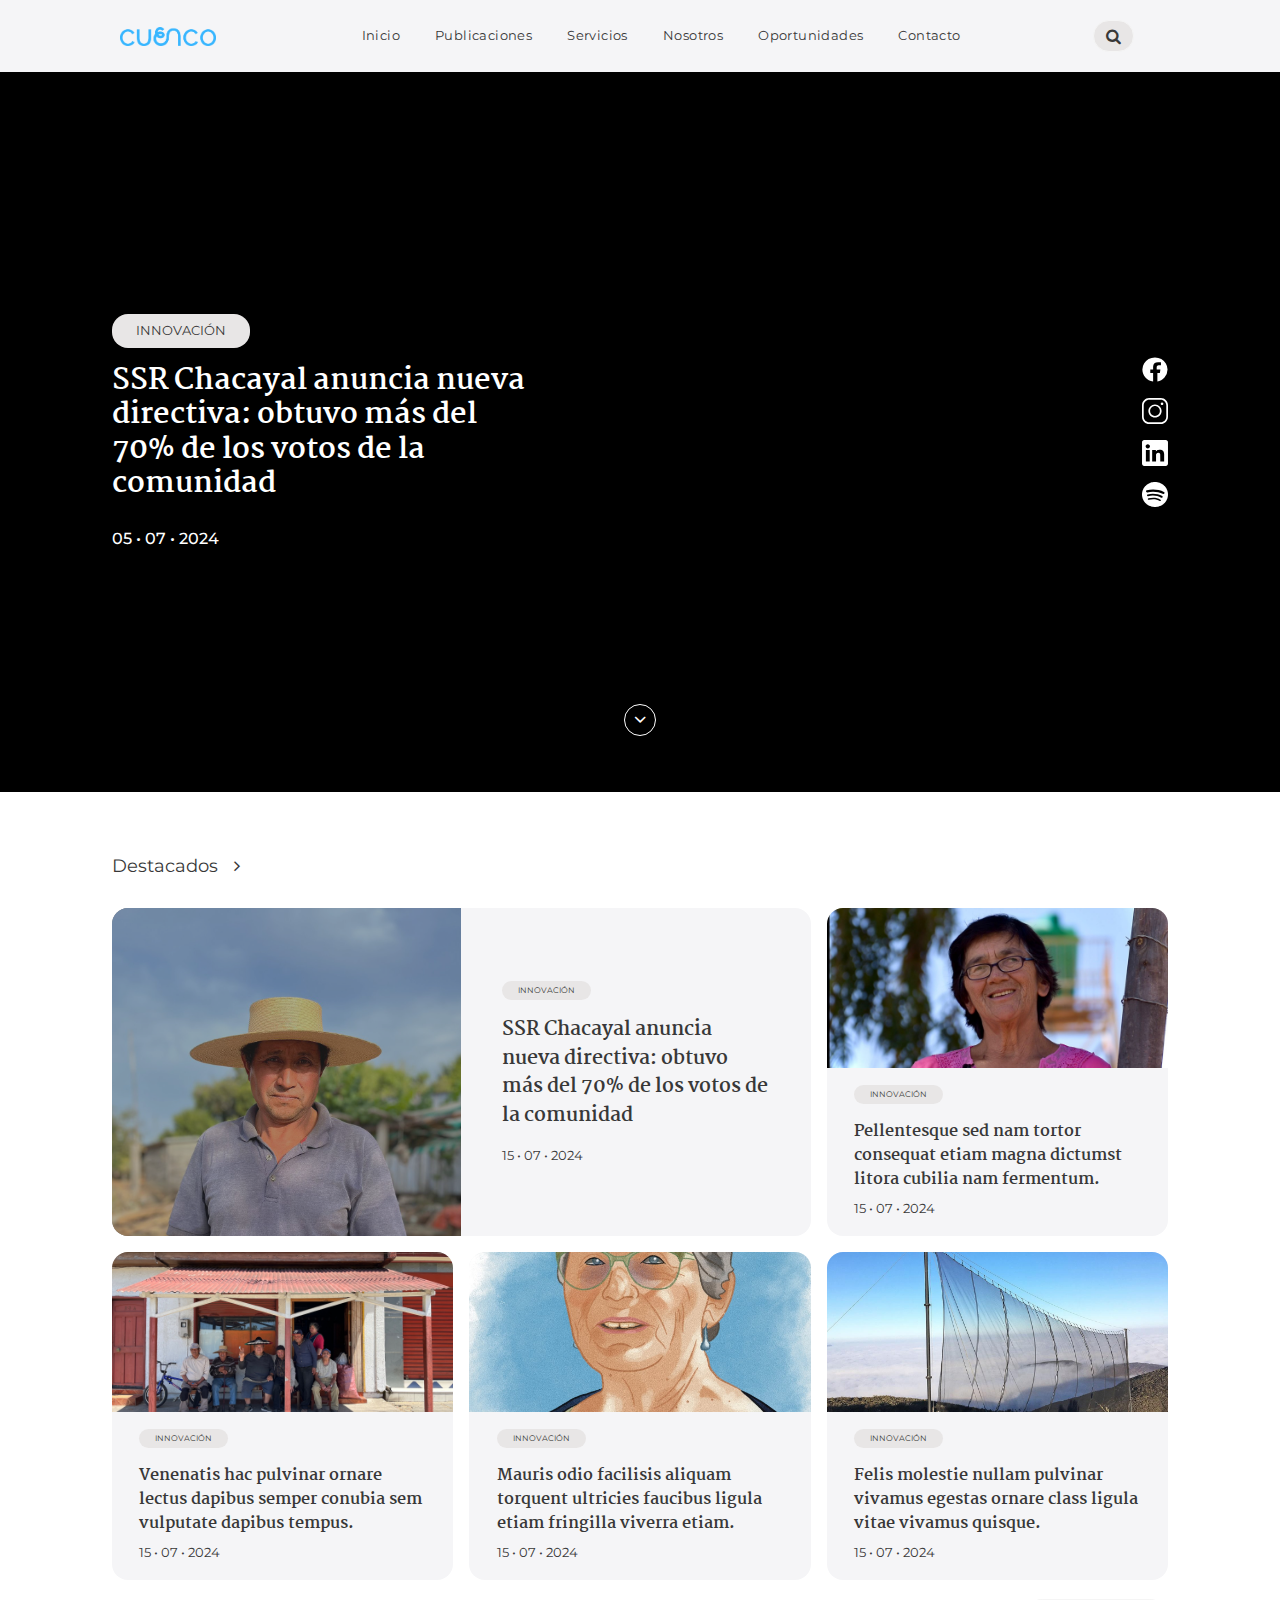
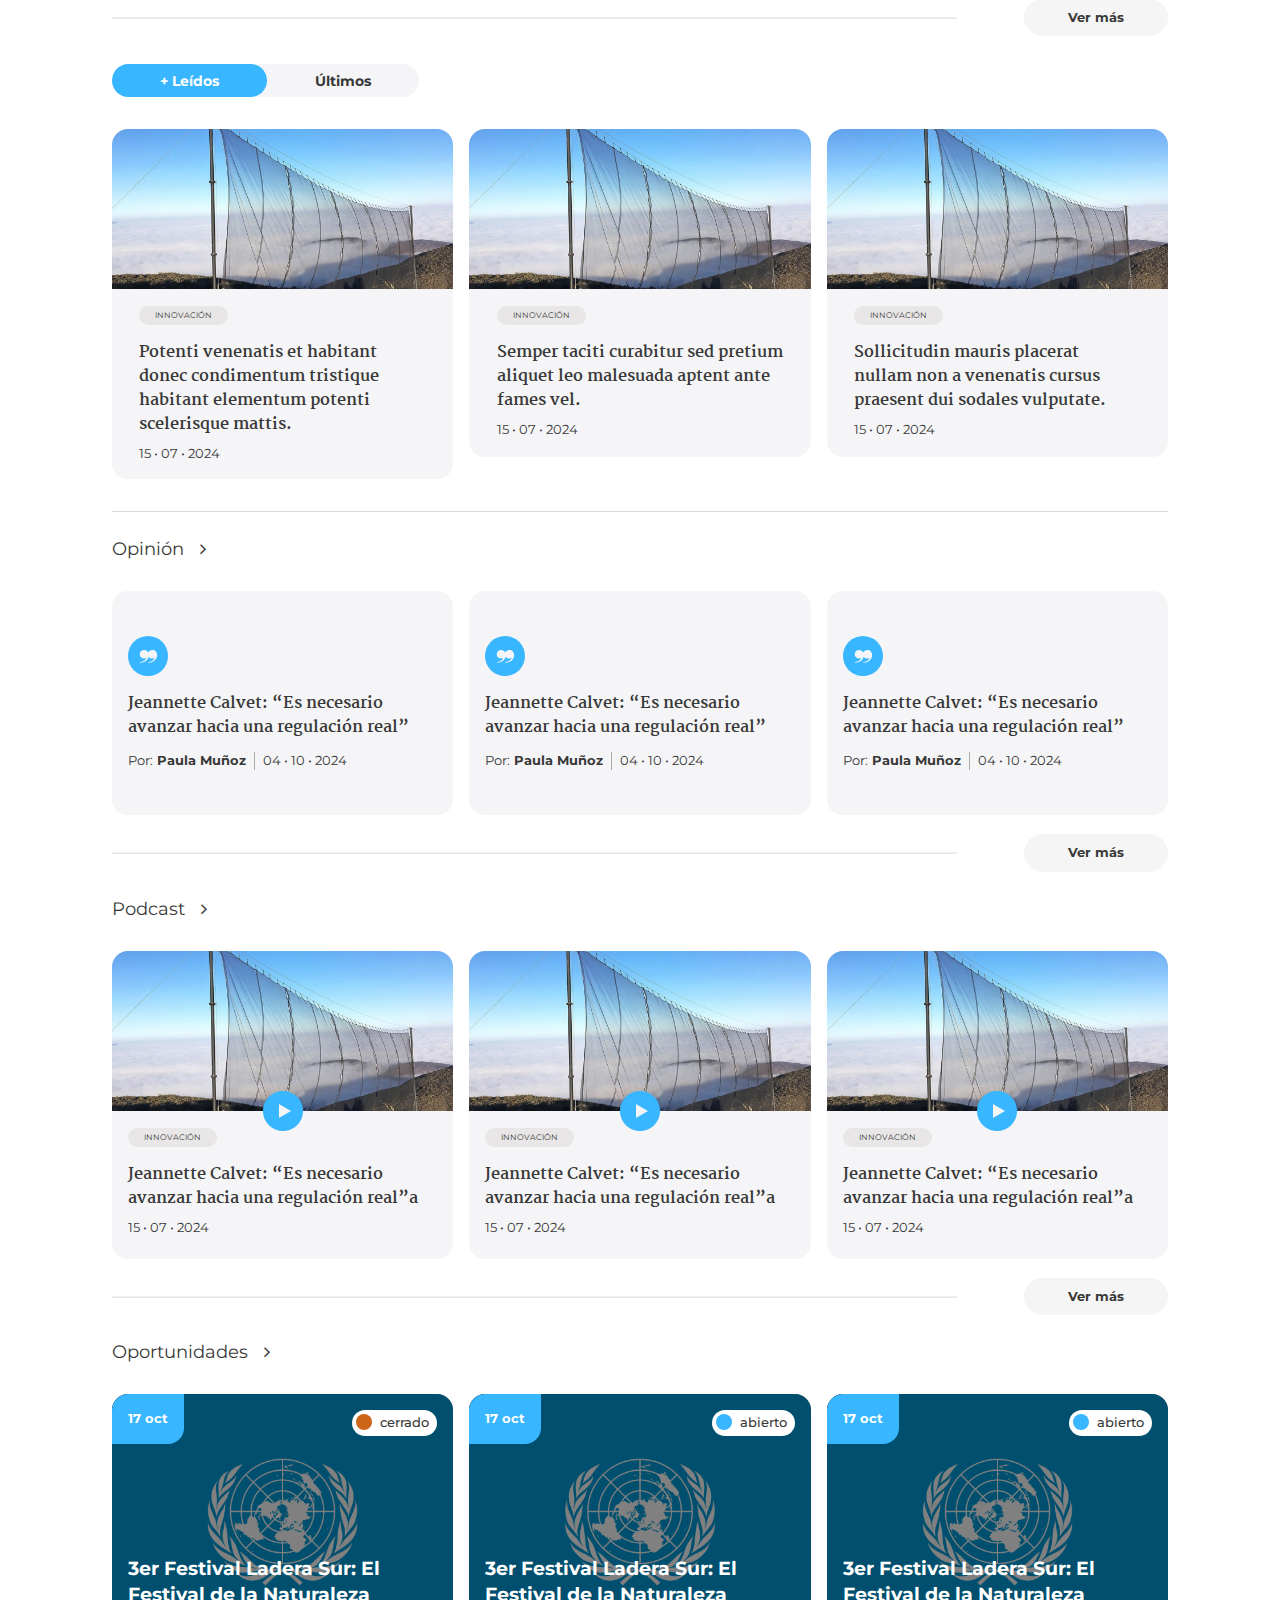
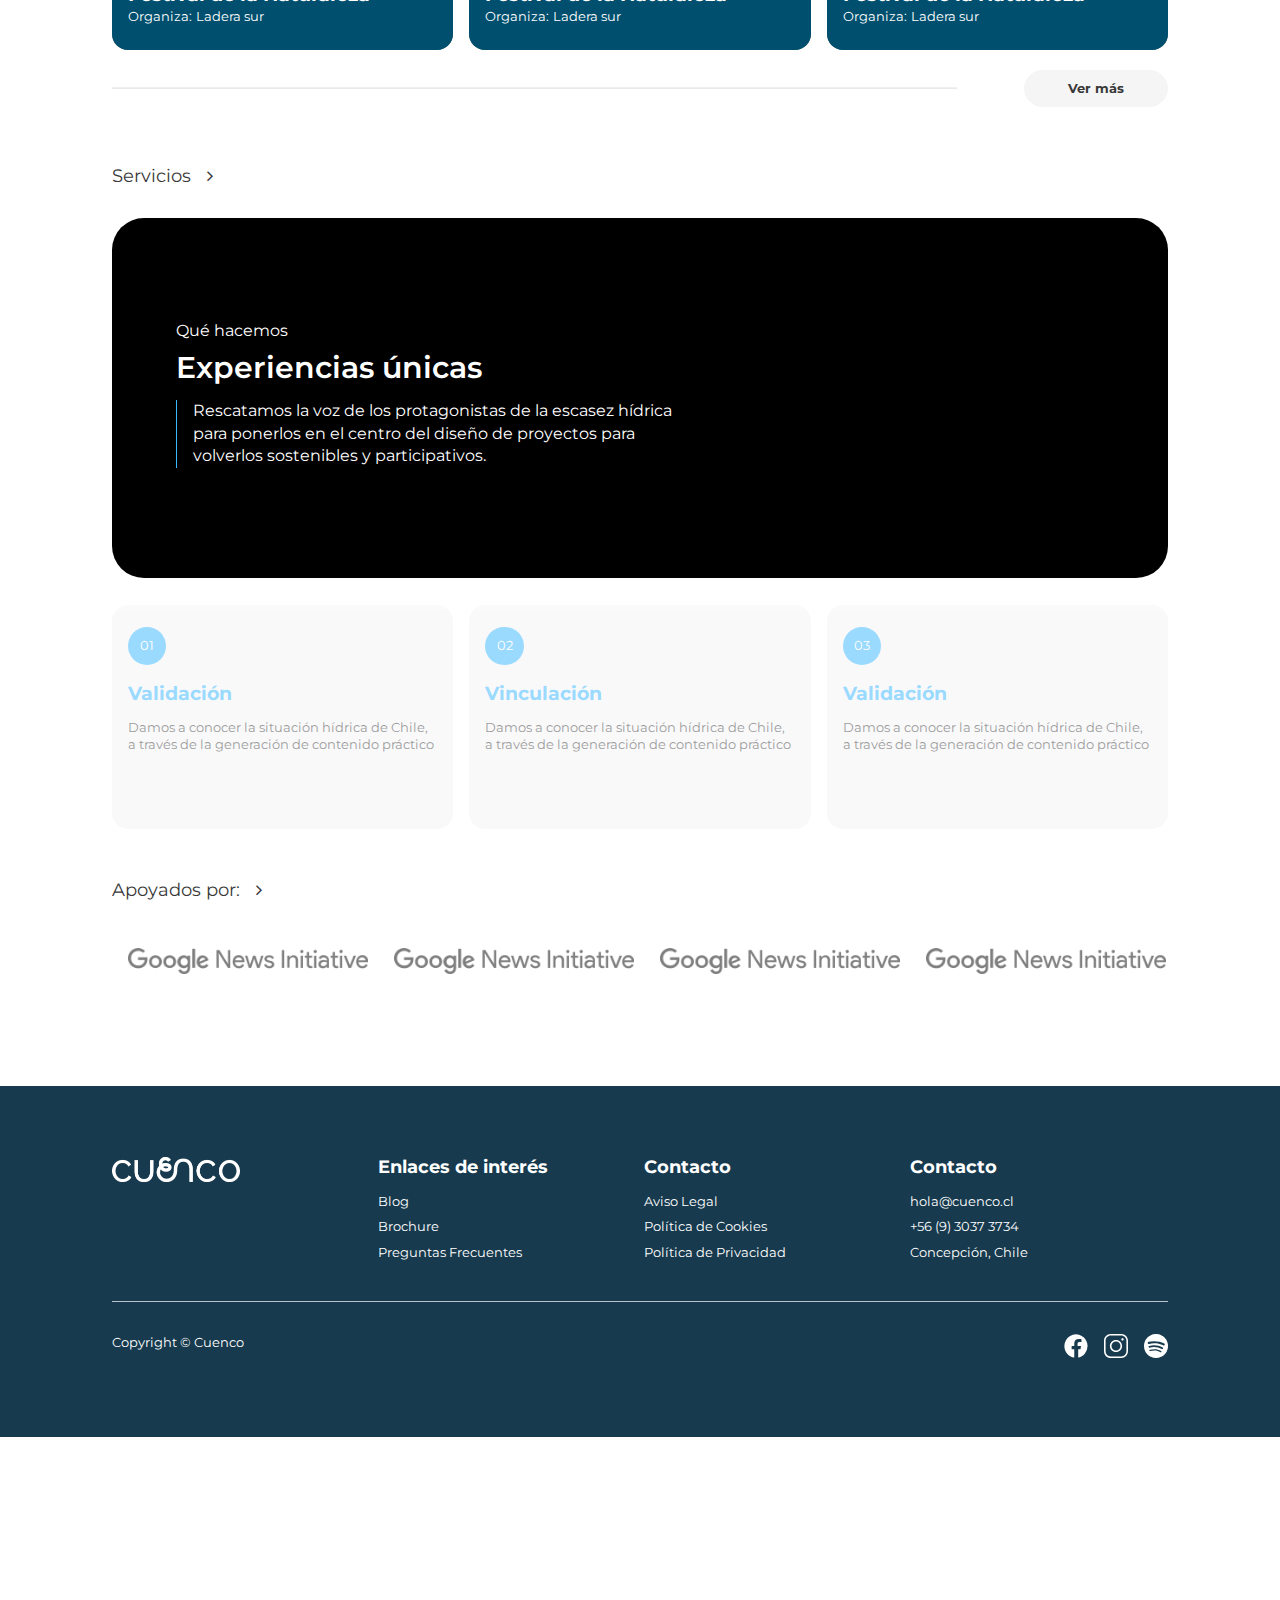
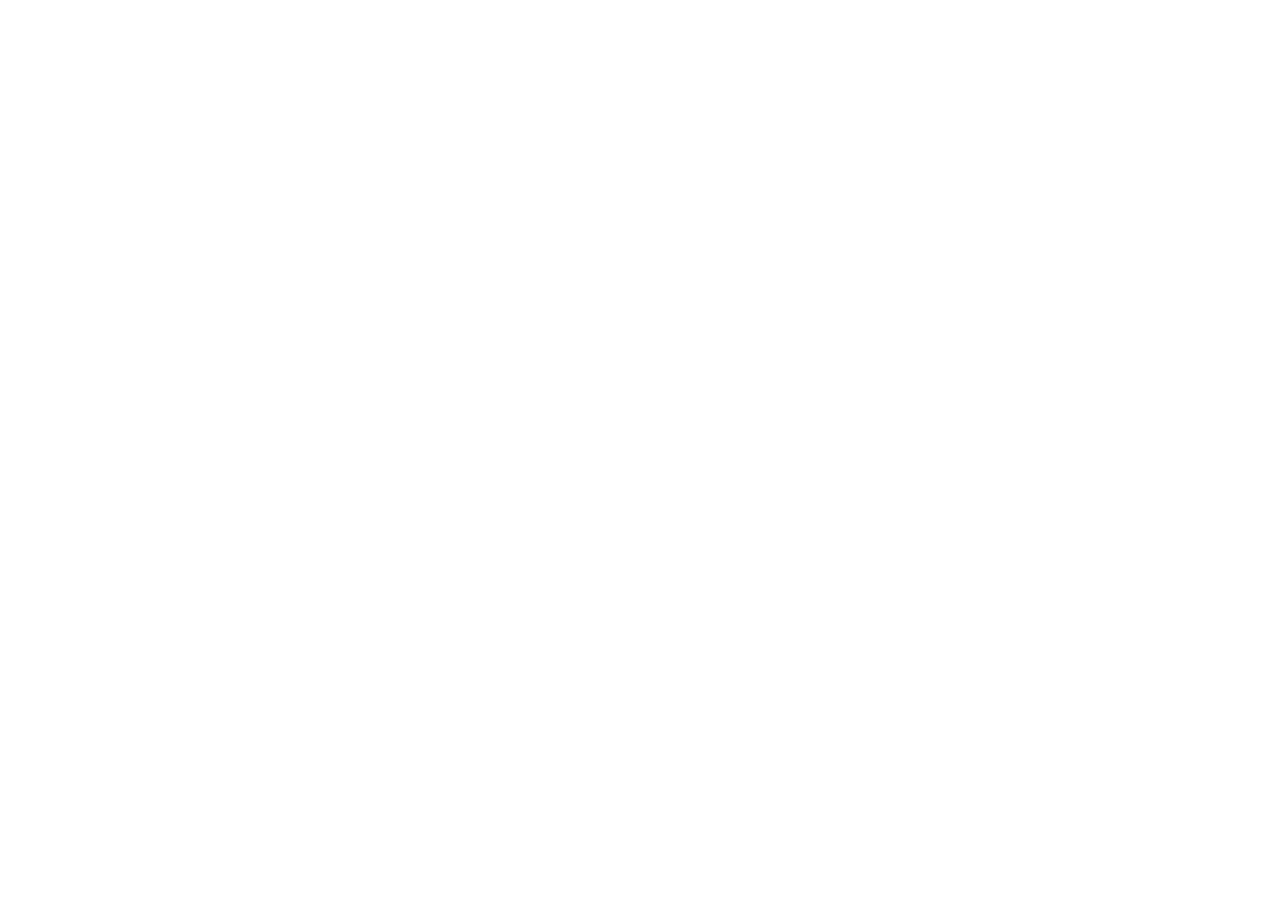
==== commit 1ae0c187: "fix" ====
--- a/index.html
+++ b/index.html
@@ -5,8 +5,8 @@
     <meta charset="UTF-8">
     <link href="img/favicon.png" rel="shortcut icon">
     <meta name="viewport" content="width=device-width, initial-scale=1, maximum-scale=1">
-    <link href="css/main.css?v=77491" rel="stylesheet" type="text/css">
-    <script src="js/main.js?v=77491" type="text/javascript"></script>
+    <link href="css/main.css?v=73947" rel="stylesheet" type="text/css">
+    <script src="js/main.js?v=73947" type="text/javascript"></script>
     <!-- Meta tags facebook-->
     <meta property="og:title" content="#">
     <meta property="og:description" content="#">
@@ -145,7 +145,7 @@
                           <div class="bg"> <img src="img/uploads/8.jpeg"></div>
                         </div>
                         <div class="article__body"><span class="article__category">Innovación</span>
-                          <h4 class="article__title"><a href="single-new.html">Elementum elit etiam primis eleifend quam sed quam consequat at erat ac.</a></h4><span class="article__date">15 • 07 • 2024</span>
+                          <h4 class="article__title"><a href="single-new.html">Pellentesque sed nam tortor consequat etiam magna dictumst litora cubilia nam fermentum.</a></h4><span class="article__date">15 • 07 • 2024</span>
                         </div>
                       </article>
                     </div>
@@ -157,7 +157,7 @@
                       <div class="bg"> <img src="img/uploads/10.jpeg"></div>
                     </div>
                     <div class="article__body"> <span class="article__category">Innovación</span>
-                      <h4 class="article__title"><a href="single-new.html">Nisi senectus luctus est odio magna facilisis consectetur ligula suspendisse netus himenaeos.</a></h4><span class="article__date">15 • 07 • 2024</span>
+                      <h4 class="article__title"><a href="single-new.html">Venenatis hac pulvinar ornare lectus dapibus semper conubia sem vulputate dapibus tempus.</a></h4><span class="article__date">15 • 07 • 2024</span>
                     </div>
                   </article>
                 </div>
@@ -167,17 +167,17 @@
                       <div class="bg"> <img src="img/uploads/12.jpeg"></div>
                     </div>
                     <div class="article__body"> <span class="article__category">Innovación</span>
-                      <h4 class="article__title"><a href="single-new.html">Aliquet pulvinar sollicitudin enim auctor aliquam varius lacus ullamcorper phasellus ligula dictum.</a></h4><span class="article__date">15 • 07 • 2024</span>
-                    </div>
-                  </article>
-                </div>
-                <div class="col-md-4"> 
-                  <article class="article--new">
-                    <div class="article__bg"> 
-                      <div class="bg"> <img src="img/uploads/11.jpeg"></div>
-                    </div>
-                    <div class="article__body"> <span class="article__category">Innovación</span>
-                      <h4 class="article__title"><a href="single-new.html">Venenatis ante mi eget mollis turpis habitant sollicitudin molestie fringilla aliquam pretium.</a></h4><span class="article__date">15 • 07 • 2024</span>
+                      <h4 class="article__title"><a href="single-new.html">Mauris odio facilisis aliquam torquent ultricies faucibus ligula etiam fringilla viverra etiam.</a></h4><span class="article__date">15 • 07 • 2024</span>
+                    </div>
+                  </article>
+                </div>
+                <div class="col-md-4"> 
+                  <article class="article--new">
+                    <div class="article__bg"> 
+                      <div class="bg"> <img src="img/uploads/11.jpeg"></div>
+                    </div>
+                    <div class="article__body"> <span class="article__category">Innovación</span>
+                      <h4 class="article__title"><a href="single-new.html">Felis molestie nullam pulvinar vivamus egestas ornare class ligula vitae vivamus quisque.</a></h4><span class="article__date">15 • 07 • 2024</span>
                     </div>
                   </article>
                 </div>
@@ -212,27 +212,27 @@
                       <div class="bg"> <img src="img/uploads/11.jpeg"></div>
                     </div>
                     <div class="article__body"> <span class="article__category">Innovación</span>
-                      <h4 class="article__title"><a href="single-new.html">Nisl nibh laoreet urna turpis etiam vel duis mauris dictumst aliquam mollis.</a></h4><span class="article__date">15 • 07 • 2024</span>
-                    </div>
-                  </article>
-                </div>
-                <div class="col-md-4"> 
-                  <article class="article--new">
-                    <div class="article__bg"> 
-                      <div class="bg"> <img src="img/uploads/11.jpeg"></div>
-                    </div>
-                    <div class="article__body"> <span class="article__category">Innovación</span>
-                      <h4 class="article__title"><a href="single-new.html">Etiam donec imperdiet iaculis consectetur hendrerit ut aliquet magna fusce netus tellus.</a></h4><span class="article__date">15 • 07 • 2024</span>
-                    </div>
-                  </article>
-                </div>
-                <div class="col-md-4"> 
-                  <article class="article--new">
-                    <div class="article__bg"> 
-                      <div class="bg"> <img src="img/uploads/11.jpeg"></div>
-                    </div>
-                    <div class="article__body"> <span class="article__category">Innovación</span>
-                      <h4 class="article__title"><a href="single-new.html">Sollicitudin semper curabitur eu volutpat quisque donec dapibus urna sem eu diam.</a></h4><span class="article__date">15 • 07 • 2024</span>
+                      <h4 class="article__title"><a href="single-new.html">Potenti venenatis et habitant donec condimentum tristique habitant elementum potenti scelerisque mattis.</a></h4><span class="article__date">15 • 07 • 2024</span>
+                    </div>
+                  </article>
+                </div>
+                <div class="col-md-4"> 
+                  <article class="article--new">
+                    <div class="article__bg"> 
+                      <div class="bg"> <img src="img/uploads/11.jpeg"></div>
+                    </div>
+                    <div class="article__body"> <span class="article__category">Innovación</span>
+                      <h4 class="article__title"><a href="single-new.html">Semper taciti curabitur sed pretium aliquet leo malesuada aptent ante fames vel.</a></h4><span class="article__date">15 • 07 • 2024</span>
+                    </div>
+                  </article>
+                </div>
+                <div class="col-md-4"> 
+                  <article class="article--new">
+                    <div class="article__bg"> 
+                      <div class="bg"> <img src="img/uploads/11.jpeg"></div>
+                    </div>
+                    <div class="article__body"> <span class="article__category">Innovación</span>
+                      <h4 class="article__title"><a href="single-new.html">Sollicitudin mauris placerat nullam non a venenatis cursus praesent dui sodales vulputate.</a></h4><span class="article__date">15 • 07 • 2024</span>
                     </div>
                   </article>
                 </div>
@@ -246,27 +246,27 @@
                       <div class="bg"> <img src="img/uploads/11.jpeg"></div>
                     </div>
                     <div class="article__body"> <span class="article__category">Innovación</span>
-                      <h4 class="article__title"><a href="single-new.html">Dapibus id ultrices nullam mollis aptent interdum turpis netus varius purus diam.</a></h4><span class="article__date">15 • 07 • 2024</span>
-                    </div>
-                  </article>
-                </div>
-                <div class="col-md-4"> 
-                  <article class="article--new">
-                    <div class="article__bg"> 
-                      <div class="bg"> <img src="img/uploads/11.jpeg"></div>
-                    </div>
-                    <div class="article__body"> <span class="article__category">Innovación</span>
-                      <h4 class="article__title"><a href="single-new.html">Ornare nam justo ad cras fringilla inceptos nulla dui laoreet neque tempor.</a></h4><span class="article__date">15 • 07 • 2024</span>
-                    </div>
-                  </article>
-                </div>
-                <div class="col-md-4"> 
-                  <article class="article--new">
-                    <div class="article__bg"> 
-                      <div class="bg"> <img src="img/uploads/11.jpeg"></div>
-                    </div>
-                    <div class="article__body"> <span class="article__category">Innovación</span>
-                      <h4 class="article__title"><a href="single-new.html">Leo netus et porta feugiat suscipit mauris ullamcorper nunc suscipit rhoncus ultrices.</a></h4><span class="article__date">15 • 07 • 2024</span>
+                      <h4 class="article__title"><a href="single-new.html">Nulla ad arcu class ac egestas et eleifend maecenas est ut vulputate.</a></h4><span class="article__date">15 • 07 • 2024</span>
+                    </div>
+                  </article>
+                </div>
+                <div class="col-md-4"> 
+                  <article class="article--new">
+                    <div class="article__bg"> 
+                      <div class="bg"> <img src="img/uploads/11.jpeg"></div>
+                    </div>
+                    <div class="article__body"> <span class="article__category">Innovación</span>
+                      <h4 class="article__title"><a href="single-new.html">Laoreet elementum sagittis neque diam egestas dui taciti purus convallis taciti etiam.</a></h4><span class="article__date">15 • 07 • 2024</span>
+                    </div>
+                  </article>
+                </div>
+                <div class="col-md-4"> 
+                  <article class="article--new">
+                    <div class="article__bg"> 
+                      <div class="bg"> <img src="img/uploads/11.jpeg"></div>
+                    </div>
+                    <div class="article__body"> <span class="article__category">Innovación</span>
+                      <h4 class="article__title"><a href="single-new.html">Molestie litora mattis felis commodo quam euismod conubia tellus ultricies donec bibendum.</a></h4><span class="article__date">15 • 07 • 2024</span>
                     </div>
                   </article>
                 </div>
--- a/css/main.css
+++ b/css/main.css
@@ -1706,26 +1706,46 @@
 article.article--new.article--new--big {
   padding: 0;
 }
+@media (min-width: 720px) {
+  article.article--new.article--new--big {
+    display: -ms-flexbox;
+    display: flex;
+    -ms-flex-align: center;
+        align-items: center;
+    -ms-flex-pack: end;
+        justify-content: flex-end;
+  }
+}
 article.article--new.article--new--big .article__bg {
   position: absolute;
+  top: 0;
+  left: 0;
+  height: 100%;
   width: 100%;
-  height: 100%;
   background-color: #383838;
+}
+@media (min-width: 720px) {
+  article.article--new.article--new--big .article__bg {
+    width: 50%;
+  }
 }
 article.article--new.article--new--big .article__bg .bg {
   opacity: 0.6;
 }
 article.article--new.article--new--big .article__body {
+  z-index: 2;
+  color: #383838;
   position: absolute;
   bottom: 0;
   left: 0;
-  width: 100%;
-  z-index: 2;
   color: #fff;
 }
 @media (min-width: 720px) {
   article.article--new.article--new--big .article__body {
+    position: relative;
+    width: 50%;
     padding: 40px 51px;
+    color: #383838;
   }
 }
 article.article--new.article--new--big .article__body .article__title {
@@ -1748,6 +1768,11 @@
 }
 article.article--new.article--new--big .article__body .article__title a {
   color: #fff;
+}
+@media (min-width: 720px) {
+  article.article--new.article--new--big .article__body .article__title a {
+    color: #383838;
+  }
 }
 article.article--new.article--new--big .article__body .article__description {
   opacity: 1;
@@ -4386,7 +4411,8 @@
 }
 @media (min-width: 720px) {
   section.section--main .section__wrap {
-    height: 114vh;
+    -ms-flex-align: center;
+        align-items: center;
   }
 }
 section.section--main .section__bg {
@@ -4419,7 +4445,7 @@
 @media (min-width: 720px) {
   section.section--main .section__body .section__content {
     margin-bottom: 0px;
-    max-width: 60%;
+    max-width: 40%;
     text-align: left;
   }
 }
@@ -4533,6 +4559,7 @@
 }
 @media (min-width: 720px) {
   section.section--columns .section__wrap {
+    padding-top: 0;
     padding-bottom: 0;
   }
 }
@@ -4545,7 +4572,12 @@
   }
 }
 section.section--proyects .section__footer {
-  text-align: right;
+  text-align: center;
+}
+@media (min-width: 720px) {
+  section.section--proyects .section__footer {
+    text-align: right;
+  }
 }
 @media (min-width: 720px) {
   section.section--podcast .section__wrap {
@@ -4623,6 +4655,9 @@
 section.section--partners {
   margin-bottom: 80px;
 }
+section.section--partners .section__wrap {
+  padding-top: 0;
+}
 section.section--partners .section__body {
   width: 100%;
 }
@@ -4643,10 +4678,16 @@
 section.section--news .section__header .section__bar {
   display: -ms-flexbox;
   display: flex;
-  -ms-flex-pack: start;
-      justify-content: flex-start;
+  -ms-flex-pack: center;
+      justify-content: center;
   -ms-flex-align: center;
       align-items: center;
+}
+@media (min-width: 720px) {
+  section.section--news .section__header .section__bar {
+    -ms-flex-pack: start;
+        justify-content: flex-start;
+  }
 }
 section.section--news .section__header .section__bar .section__icon {
   margin-right: 20px;
@@ -4679,7 +4720,7 @@
   border-radius: 50px;
   background-color: #f5f5f7;
   color: #bcbcbb;
-  font-family: 'Martel Sans', sans-serif;
+  font-family: 'Montserrat', sans-serif;
 }
 section.section--news .section__header .section__bar .section__bar__options span {
   margin-right: 10px;
@@ -4706,13 +4747,13 @@
   font-size: 14px;
   line-height: 20px;
   color: #383838;
-  font-weight: 900;
+  font-weight: bold;
   margin-bottom: 0;
   text-transform: capitalize;
 }
 @media (min-width: 720px) {
   section.section--news .section__header .section__bar .section__bar__options .section__bar__option p {
-    text-transform: uppercase;
+    text-transform: capitalize;
     font-size: 18px;
     line-height: 24px;
   }
@@ -4725,7 +4766,12 @@
   text-align: center;
 }
 section.section--news .section__footer {
-  text-align: right;
+  text-align: center;
+}
+@media (min-width: 720px) {
+  section.section--news .section__footer {
+    text-align: right;
+  }
 }
 @media (min-width: 720px) {
   section.section--news.section--news--home .section__wrap {
@@ -4824,10 +4870,16 @@
 section.section--testimonies .section__header .section__bar {
   display: -ms-flexbox;
   display: flex;
-  -ms-flex-pack: start;
-      justify-content: flex-start;
+  -ms-flex-pack: center;
+      justify-content: center;
   -ms-flex-align: center;
       align-items: center;
+}
+@media (min-width: 720px) {
+  section.section--testimonies .section__header .section__bar {
+    -ms-flex-pack: start;
+        justify-content: flex-start;
+  }
 }
 section.section--testimonies .section__header .section__bar .section__icon {
   margin-right: 20px;
@@ -5362,8 +5414,11 @@
 section.section--singlenewbody .section__header .section__infos .section__socials .section__social a {
   color: #383838;
 }
+section.section--singlenewbody .section__header .section__infos .section__socials .section__social img {
+  width: 25px;
+}
 section.section--singlenewbody .section__body {
-  padding: 0 40px;
+  padding: 0 20px;
 }
 @media (min-width: 720px) {
   section.section--singlenewbody .section__body {
@@ -5802,6 +5857,11 @@
   margin-top: 40px;
 }
 section.section--contact .section__footer .section__features .section__feature {
+  width: initial;
+  max-width: -webkit-fit-content;
+  max-width: -moz-fit-content;
+  max-width: fit-content;
+  margin: 0 auto;
   padding: 20px;
 }
 section.section--contact .section__footer .section__features .section__feature .section__title,
